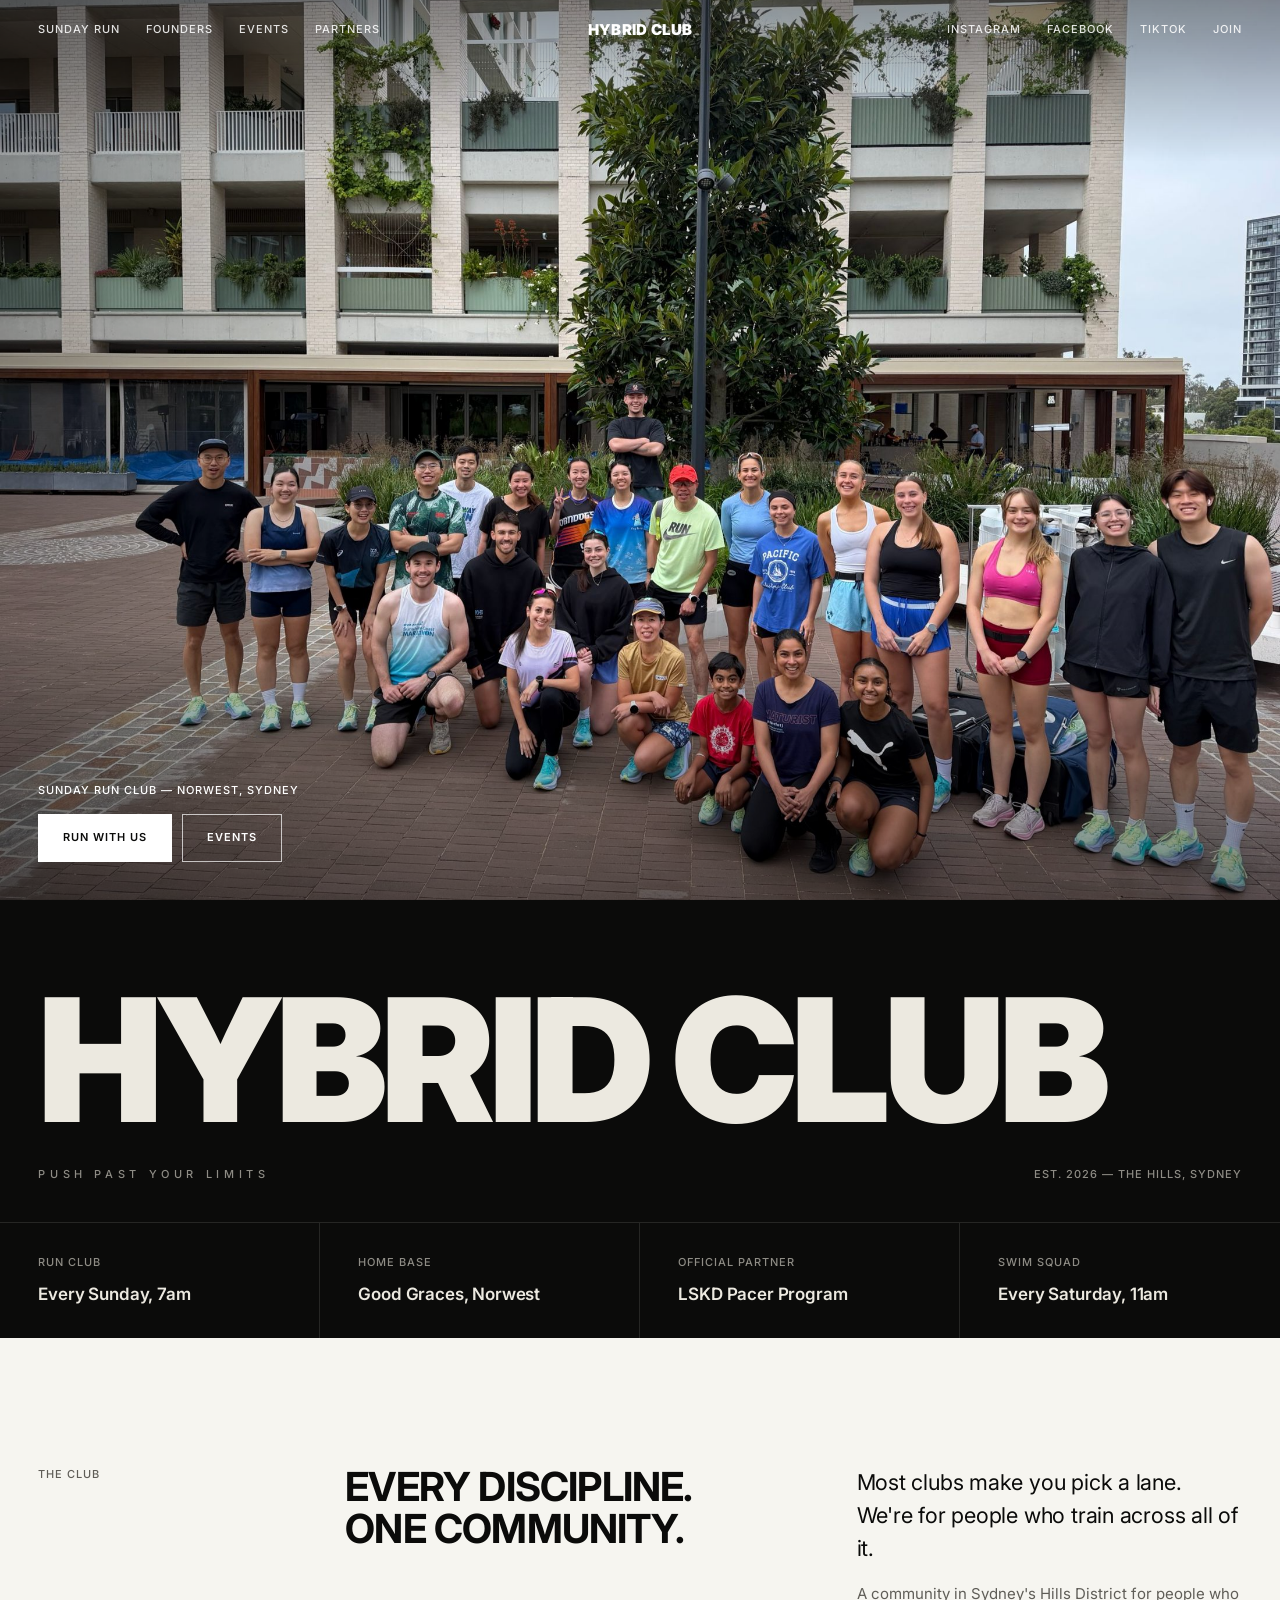
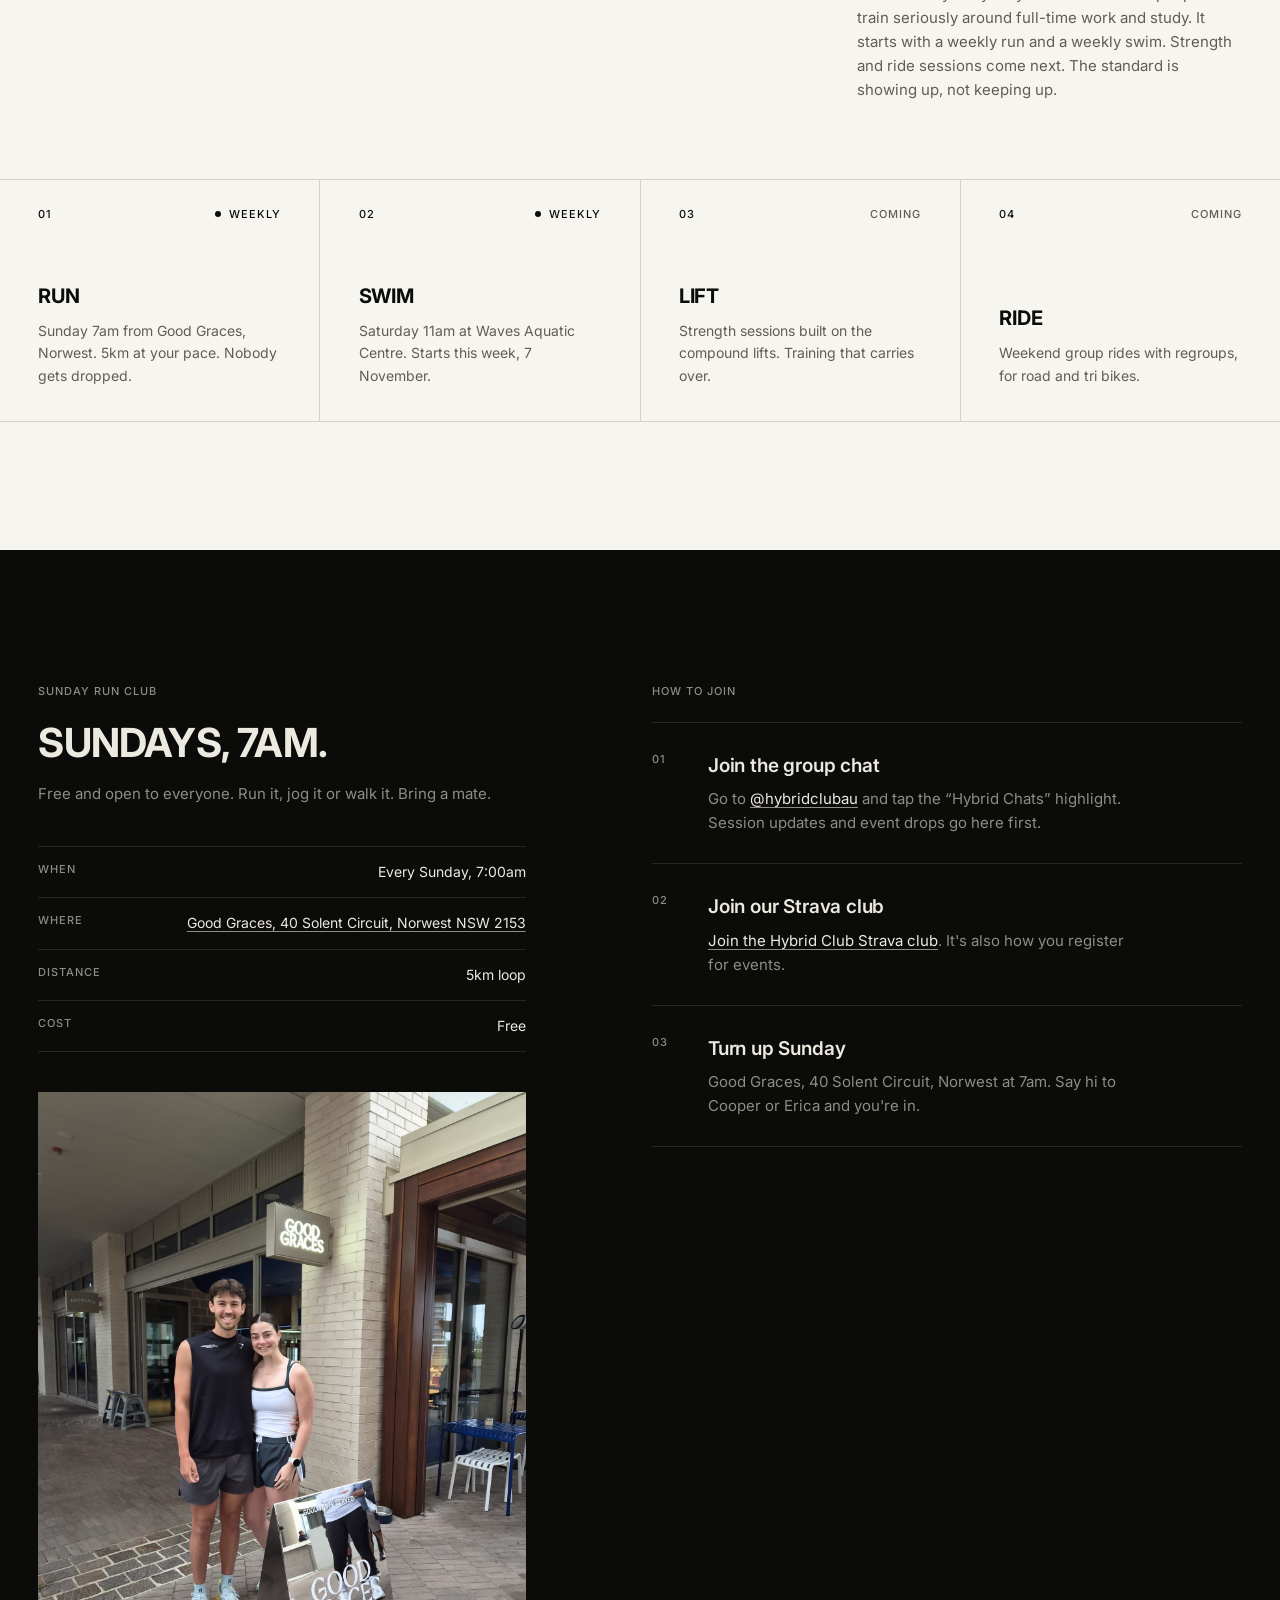
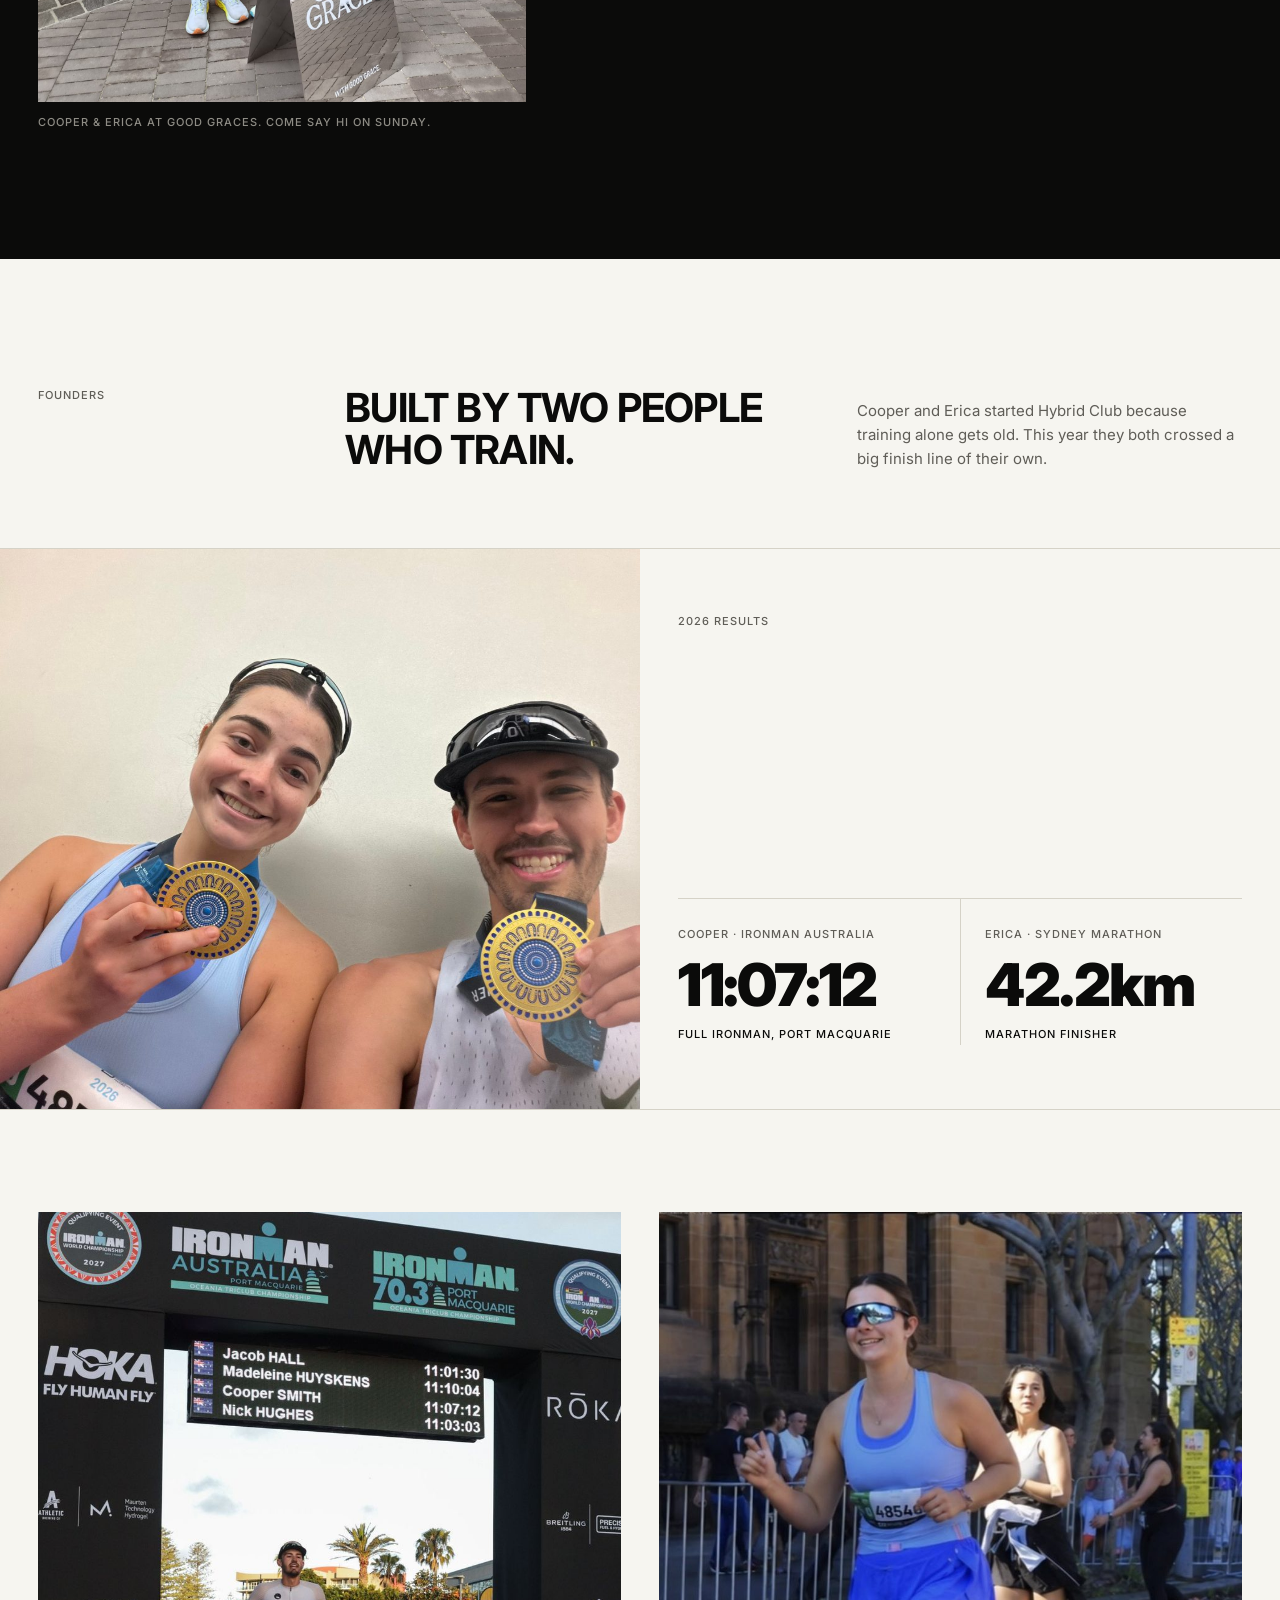
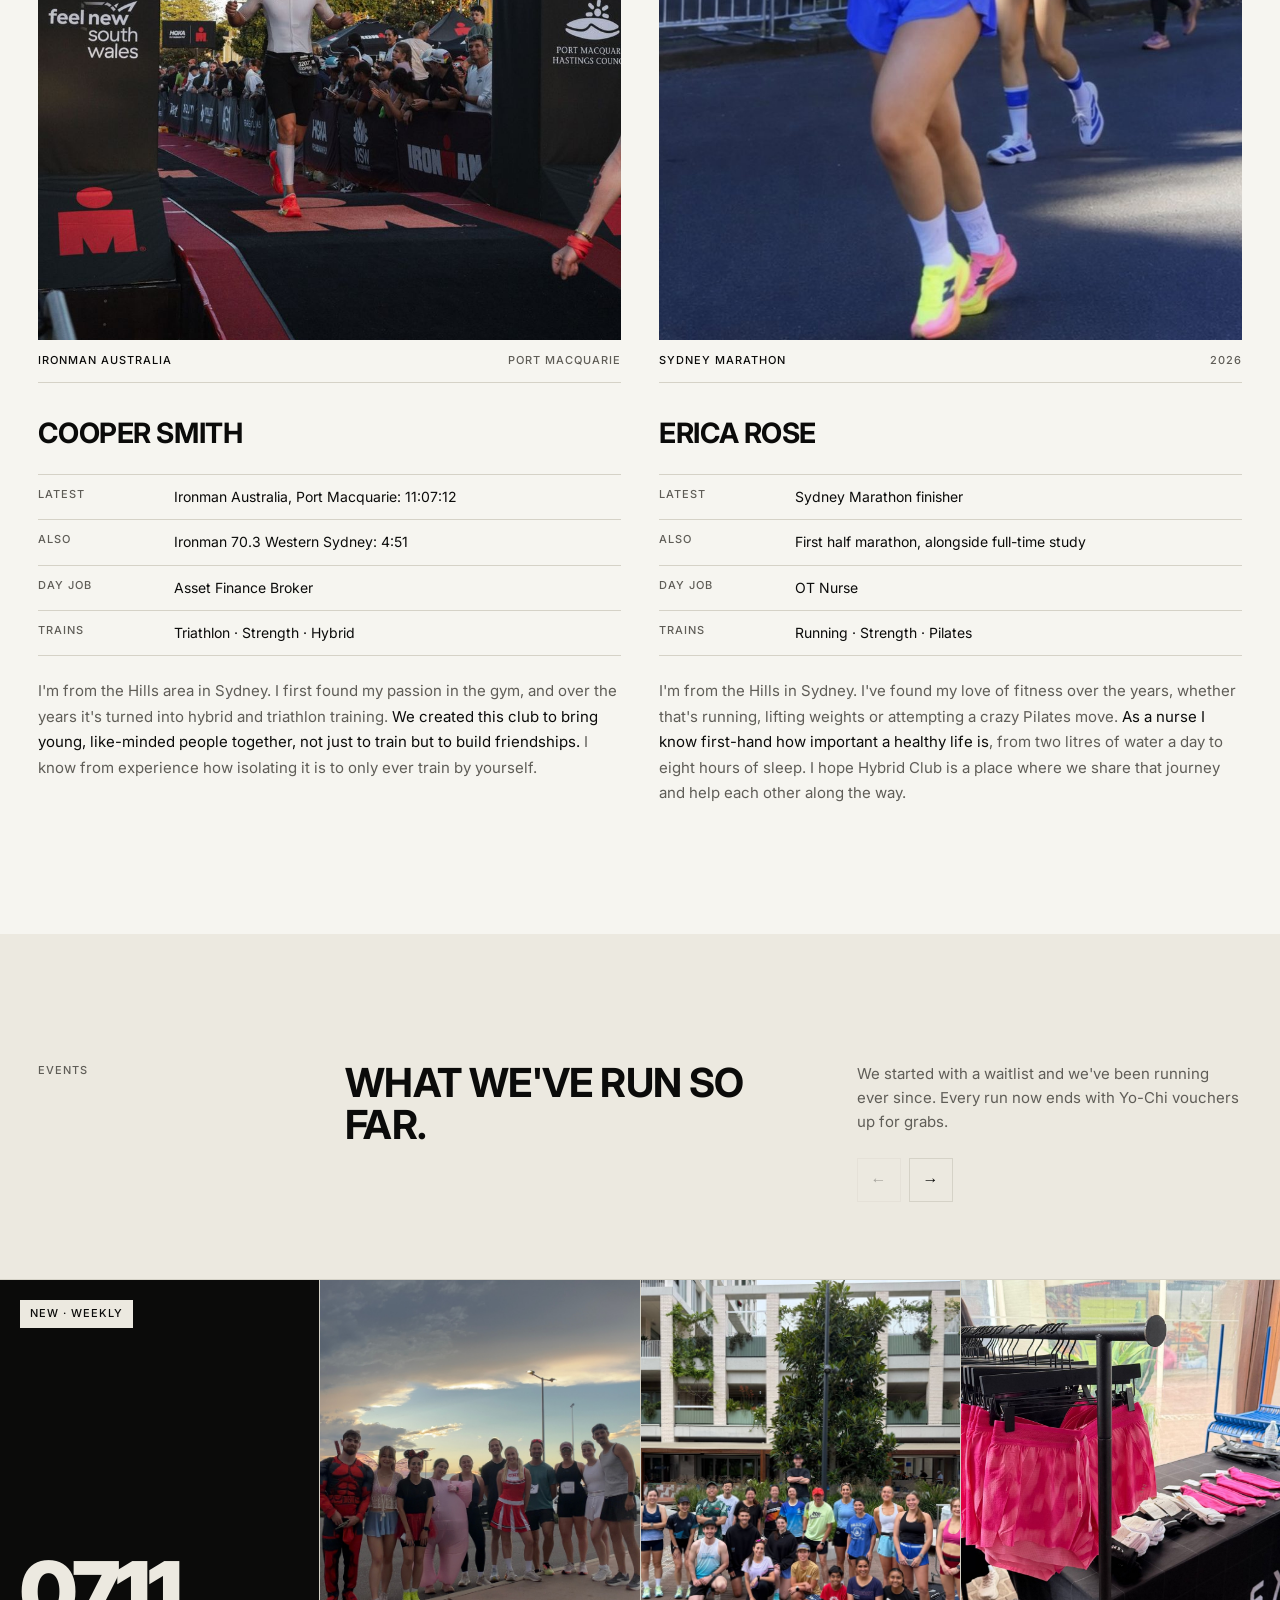
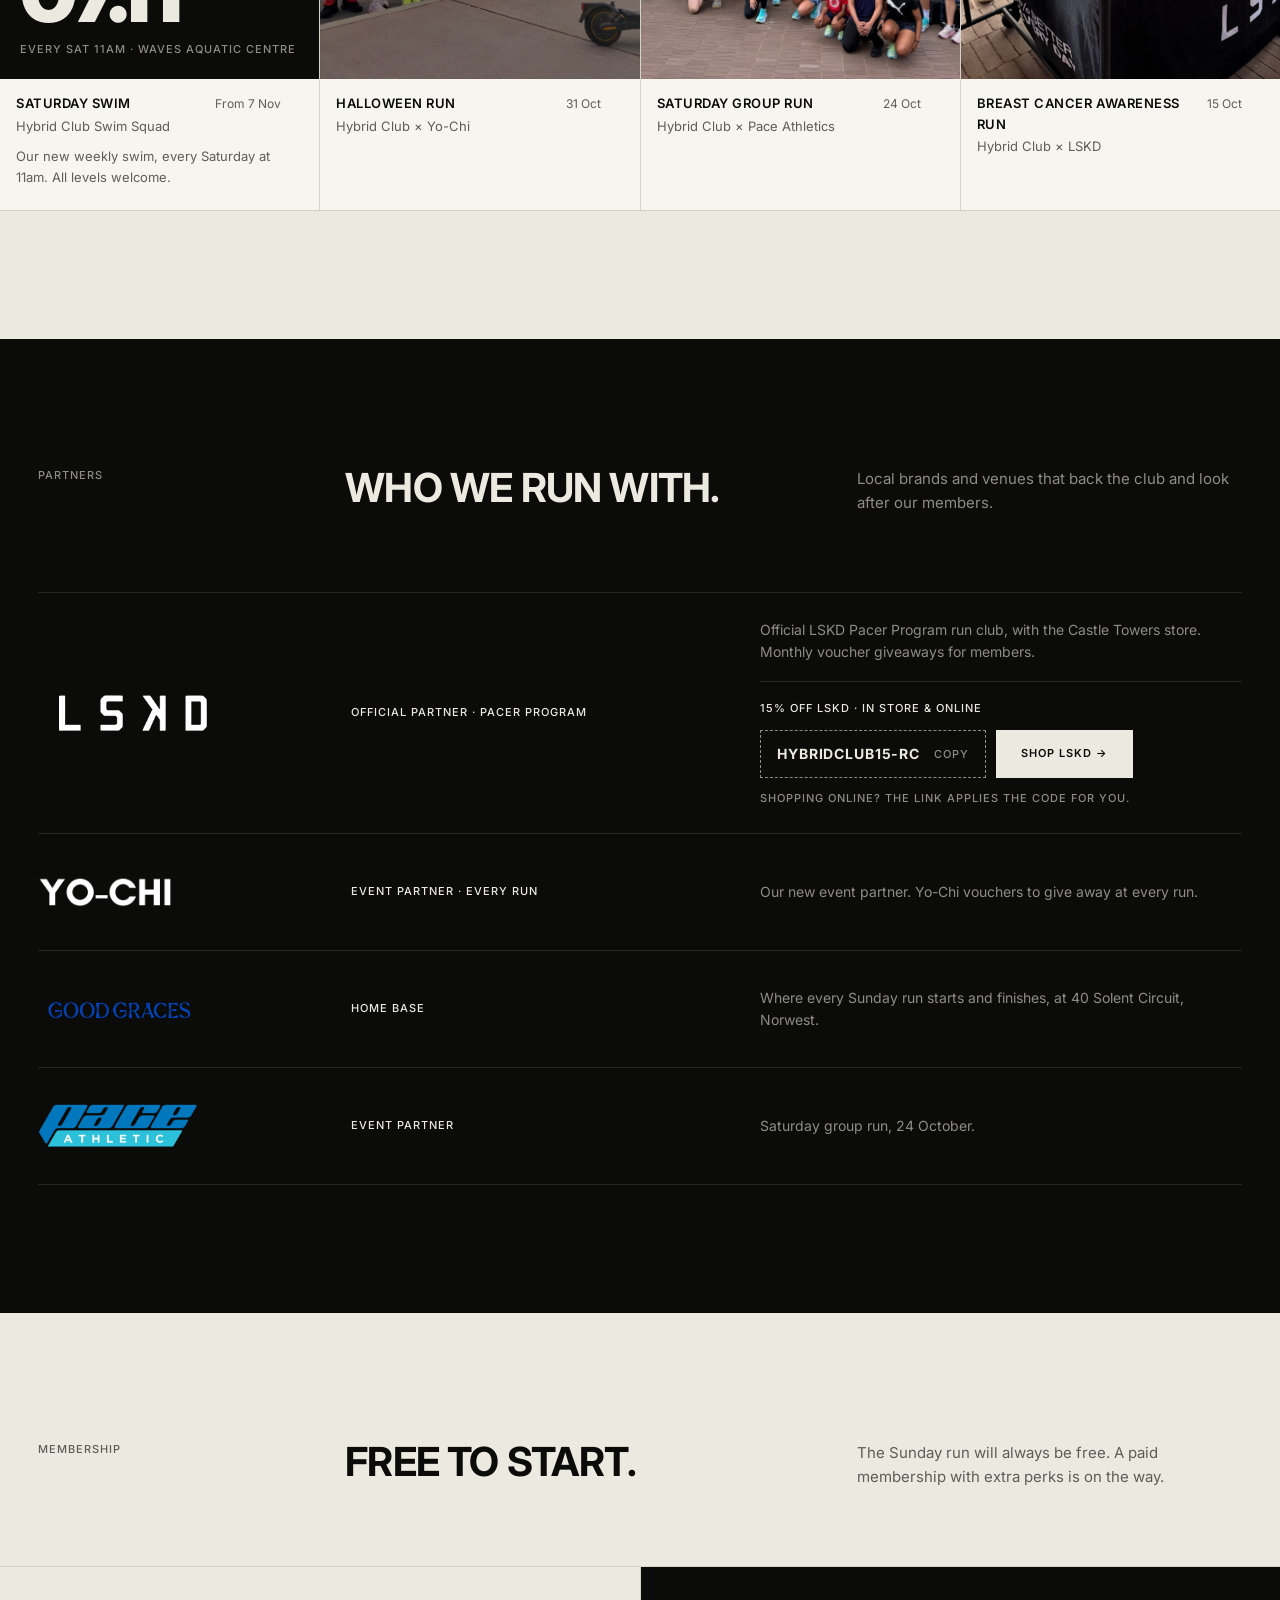
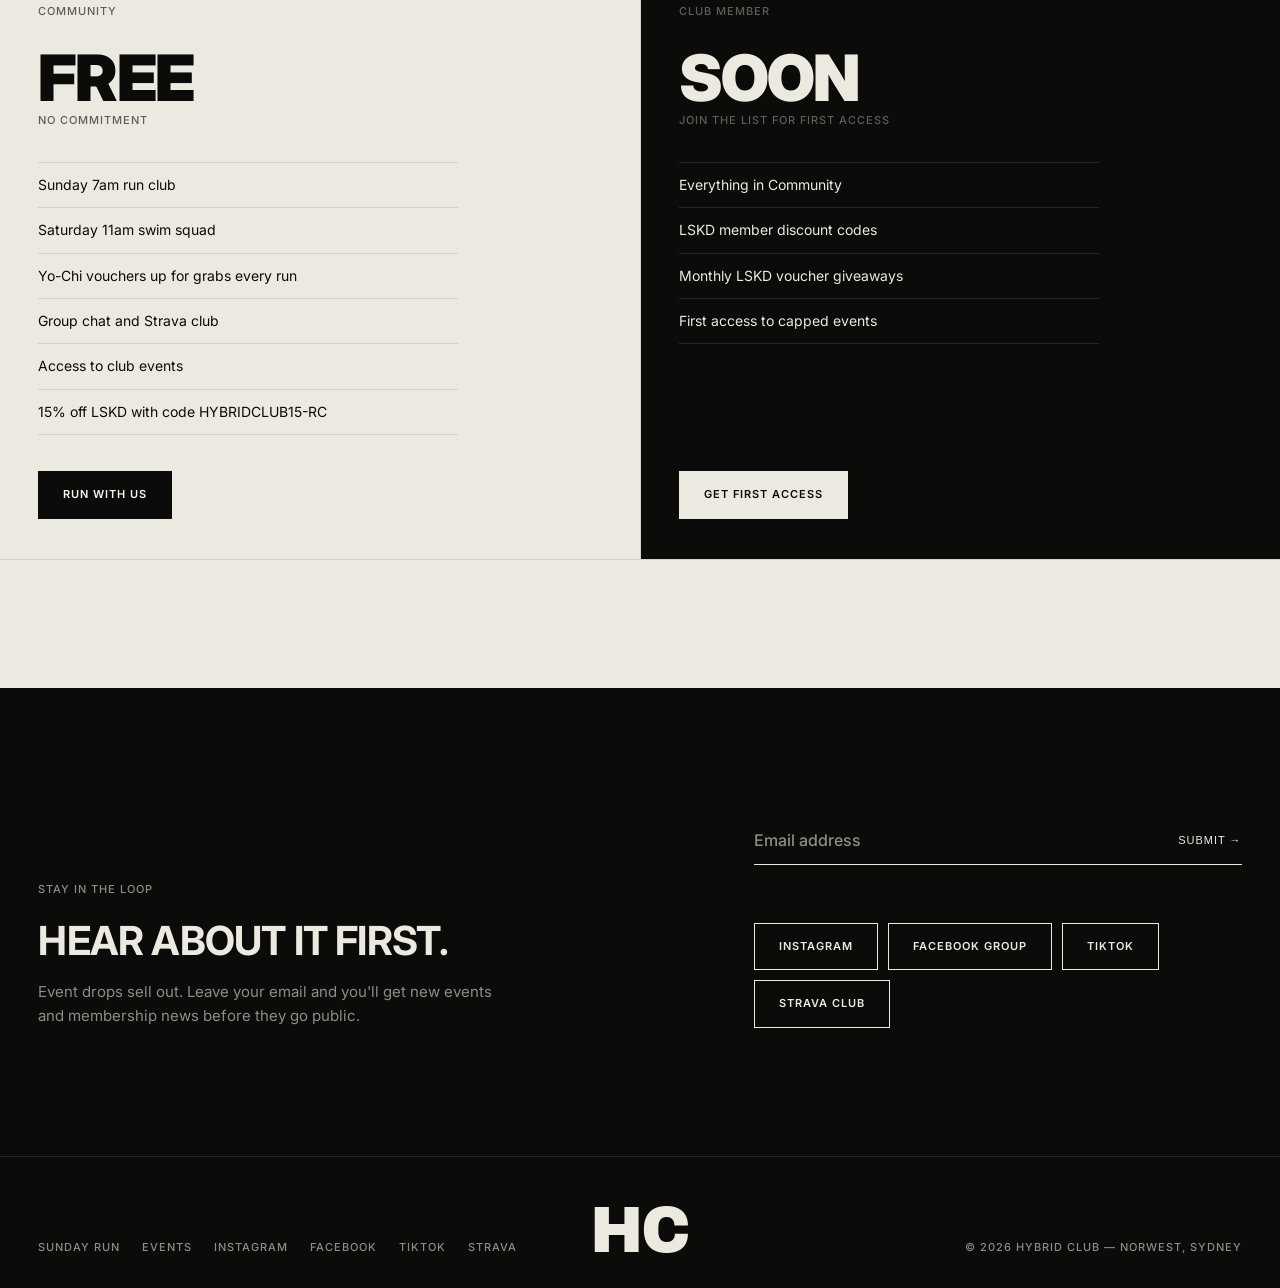
==== index.html @ e69d849f "Add LSKD 15% code HYBRIDCLUB15-RC with copy button and referral link Co-Authored-By: Claude Opus 5.5" ====
<!DOCTYPE html>
<html lang="en">
<head>
<meta charset="UTF-8">
<meta name="viewport" content="width=device-width, initial-scale=1.0">
<title>Hybrid Club — Sunday Run Club, Norwest Sydney</title>
<meta name="description" content="A Sydney community for hybrid athletes. Free Sunday 7am run from Good Graces, Norwest, and a Saturday 11am swim at Waves Aquatic Centre. Official LSKD Pacer Program run club.">
<meta property="og:title" content="Hybrid Club — Push Past Your Limits">
<meta property="og:description" content="Free Sunday 7am run from Good Graces, Norwest. Every pace welcome.">
<meta property="og:image" content="images/pace-athletics-group.jpg">
<meta name="theme-color" content="#0B0B0A">
<link rel="preconnect" href="https://fonts.googleapis.com">
<link rel="preconnect" href="https://fonts.gstatic.com" crossorigin>
<link href="https://fonts.googleapis.com/css2?family=Inter:wght@400;500;600;700;900&family=Archivo+Black&display=swap" rel="stylesheet">
<style>
  /* ================= BRAND TOKENS ================= */
  :root{
    --ink:#0B0B0A;        /* black */
    --ink-2:#151514;      /* raised black */
    --bone:#ECE9E0;       /* beige */
    --paper:#F6F5F0;      /* off-white */
    --white:#FFFFFF;
    --stone:#8E8C85;      /* secondary text on black */
    --stone-d:#5F5D57;    /* secondary text on light */
    --line-d:#262624;     /* hairline on black */
    --line-l:#D5D2C7;     /* hairline on light */

    --sans:'Inter',system-ui,sans-serif;
    --mark:'Archivo Black','Inter',sans-serif;

    --t-label:11px;       /* tiny uppercase labels */
    --t-body:15px;
    --t-lede:clamp(18px,1.7vw,22px);
    --t-h2:clamp(26px,3.2vw,40px);

    --max:1440px;
    --pad:clamp(20px,3vw,40px);
    --sec:clamp(88px,10vw,148px);
    --ease:cubic-bezier(.2,.7,.2,1);
  }

  *{margin:0;padding:0;box-sizing:border-box}
  html{scroll-behavior:smooth;scroll-padding-top:60px}
  body{background:var(--ink);color:var(--bone);font-family:var(--sans);font-size:var(--t-body);line-height:1.6;-webkit-font-smoothing:antialiased;overflow-x:hidden}
  ::selection{background:var(--bone);color:var(--ink)}
  a{color:inherit;text-decoration:none}
  img{display:block;max-width:100%}
  :focus-visible{outline:2px solid currentColor;outline-offset:3px}
  .wrap{max-width:var(--max);margin:0 auto;padding:0 var(--pad)}

  .label{font-size:var(--t-label);font-weight:500;letter-spacing:.09em;text-transform:uppercase}
  .muted{color:var(--stone)}
  h2{font-weight:700;font-size:var(--t-h2);line-height:1.05;letter-spacing:-.02em;text-transform:uppercase}
  .lede{font-size:var(--t-lede);line-height:1.5;letter-spacing:-.01em;max-width:34ch}
  p.copy{color:var(--stone);max-width:52ch}

  section{padding:var(--sec) 0}
  .light{background:var(--paper);color:var(--ink)}
  .light .muted,.light p.copy{color:var(--stone-d)}
  .bone{background:var(--bone);color:var(--ink)}
  .bone .muted,.bone p.copy{color:var(--stone-d)}

  .head{display:grid;grid-template-columns:repeat(12,1fr);gap:24px;margin-bottom:clamp(48px,6vw,80px)}
  .head .label{grid-column:1 / 4}
  .head h2{grid-column:4 / 9}
  .head .side{grid-column:9 / 13;align-self:end}

  .btn{
    display:inline-flex;align-items:center;justify-content:center;gap:10px;
    font-size:var(--t-label);font-weight:600;letter-spacing:.09em;text-transform:uppercase;
    padding:14px 24px;border:1px solid currentColor;cursor:pointer;background:transparent;color:inherit;
    transition:background .2s var(--ease),color .2s var(--ease),border-color .2s var(--ease);
  }
  .btn.fill{background:var(--bone);color:var(--ink);border-color:var(--bone)}
  .btn.fill:hover{background:transparent;color:var(--bone)}
  .btn.ghost:hover{background:var(--bone);color:var(--ink);border-color:var(--bone)}
  .light .btn.ghost:hover,.bone .btn.ghost:hover{background:var(--ink);color:var(--paper);border-color:var(--ink)}
  .btn.ink{background:var(--ink);color:var(--paper);border-color:var(--ink)}
  .btn.ink:hover{background:transparent;color:var(--ink)}

  /* ================= NAV ================= */
  nav{position:fixed;top:0;left:0;right:0;z-index:50;color:var(--white);transition:background .25s var(--ease),color .25s var(--ease),border-color .25s var(--ease);border-bottom:1px solid transparent}
  nav.solid{background:rgba(11,11,10,.92);backdrop-filter:blur(12px);-webkit-backdrop-filter:blur(12px);border-color:var(--line-d)}
  .nav-in{display:grid;grid-template-columns:1fr auto 1fr;align-items:center;height:60px;max-width:var(--max);margin:0 auto;padding:0 var(--pad)}
  .nav-l,.nav-r{display:flex;gap:26px;align-items:center}
  .nav-r{justify-content:flex-end}
  .nav-l a,.nav-r a{opacity:.86;transition:opacity .2s}
  .nav-l a:hover,.nav-r a:hover{opacity:1}
  .brand{font-weight:900;font-size:15px;letter-spacing:.02em;text-transform:uppercase}

  /* ================= HERO ================= */
  .hero{position:relative;height:100svh;min-height:600px;overflow:hidden;color:var(--white)}
  .hero img{position:absolute;inset:0;width:100%;height:100%;object-fit:cover;object-position:50% 58%}
  .hero::after{content:"";position:absolute;inset:0;background:linear-gradient(to bottom,rgba(0,0,0,.42) 0%,rgba(0,0,0,0) 18%,rgba(0,0,0,0) 70%,rgba(0,0,0,.5) 100%),linear-gradient(to right,rgba(0,0,0,.35),rgba(0,0,0,0) 35%)}
  .hero-cap{position:absolute;left:0;bottom:clamp(24px,3vw,40px);z-index:2;display:flex;flex-direction:column;align-items:flex-start;gap:14px;padding:0 var(--pad)}
  .hero-cap .btns{display:flex;gap:10px;flex-wrap:wrap}
  .hero .btn.fill{background:var(--white);border-color:var(--white)}
  .hero .btn.fill:hover{background:transparent;color:var(--white)}
  .hero .btn.ghost{border-color:rgba(255,255,255,.7)}
  .hero .btn.ghost:hover{background:var(--white);color:var(--ink);border-color:var(--white)}
  @media (prefers-reduced-motion:no-preference){
    .hero img{animation:settle 1.2s var(--ease) both}
    .hero-cap{animation:rise .8s var(--ease) .35s both}
  }
  @keyframes settle{from{transform:scale(1.05)}to{transform:none}}
  @keyframes rise{from{opacity:0;transform:translateY(14px)}to{opacity:1;transform:none}}

  /* ================= WORDMARK BAND (signature) ================= */
  .mark{padding:clamp(56px,7vw,96px) 0 clamp(28px,3vw,40px);border-bottom:1px solid var(--line-d)}
  .mark h1{font-weight:900;text-transform:uppercase;font-size:clamp(52px,13.4vw,206px);line-height:.82;letter-spacing:-.035em;white-space:nowrap}
  .mark-foot{display:flex;justify-content:space-between;gap:20px;flex-wrap:wrap;margin-top:clamp(22px,3vw,36px)}
  .tagline{letter-spacing:.42em}

  /* ================= FACTS ================= */
  .facts{display:grid;grid-template-columns:repeat(4,1fr)}
  .fact{padding:26px var(--pad) 30px;border-right:1px solid var(--line-d)}
  .fact:last-child{border-right:none}
  .fact .v{display:block;margin-top:8px;font-weight:600;font-size:17px;letter-spacing:-.01em}

  /* ================= ABOUT ================= */
  .tiles{display:grid;grid-template-columns:repeat(4,1fr);gap:1px;background:var(--line-l);border-top:1px solid var(--line-l);border-bottom:1px solid var(--line-l)}
  .tile{background:var(--paper);padding:26px var(--pad) 34px;min-height:220px;display:flex;flex-direction:column}
  .tile-top{display:flex;justify-content:space-between}
  .tile h3{font-weight:700;font-size:20px;text-transform:uppercase;letter-spacing:-.01em;margin-top:auto;padding-top:56px}
  .tile p{font-size:14px;color:var(--stone-d);margin-top:8px;max-width:30ch}
  .tile .on{color:var(--ink)}
  .tile .on::before{content:"";display:inline-block;width:6px;height:6px;border-radius:50%;background:var(--ink);margin-right:8px;vertical-align:1px}

  /* ================= SUNDAY RUN ================= */
  .run{display:grid;grid-template-columns:repeat(12,1fr);gap:24px}
  .run-l{grid-column:1 / 6}
  .run-r{grid-column:7 / 13}
  .spec{margin-top:40px;border-top:1px solid var(--line-d)}
  .spec div{display:flex;justify-content:space-between;gap:20px;padding:14px 0;border-bottom:1px solid var(--line-d);font-size:14px}
  .step{display:grid;grid-template-columns:56px 1fr;padding:28px 0;border-top:1px solid var(--line-d)}
  .step:last-child{border-bottom:1px solid var(--line-d)}
  .step h3{font-weight:600;font-size:19px;letter-spacing:-.01em;margin-bottom:6px}
  .step p{color:var(--stone);font-size:15px;max-width:48ch}
  .step a,.spec a.addr{color:var(--bone);text-decoration:underline;text-underline-offset:3px;text-decoration-color:var(--stone)}
  .spec a.addr{text-align:right}
  .run-photo{margin-top:40px}
  .run-photo img{width:100%;aspect-ratio:4/5;object-fit:cover;object-position:50% 40%}
  .run-photo figcaption{padding-top:12px}

  /* ================= FOUNDERS ================= */
  .duo{display:grid;grid-template-columns:1fr 1fr;align-items:stretch;border-top:1px solid var(--line-l);border-bottom:1px solid var(--line-l)}
  .duo-img{position:relative;min-height:560px;overflow:hidden}
  .duo-img img{position:absolute;inset:0;width:100%;height:100%;object-fit:cover;object-position:50% 62%}
  .duo-txt{padding:clamp(40px,5vw,72px) var(--pad);display:flex;flex-direction:column;justify-content:space-between;gap:48px}
  .stats{display:grid;grid-template-columns:1fr 1fr;border-top:1px solid var(--line-l)}
  .stat{padding:22px 0 0}
  .stat + .stat{padding-left:24px;border-left:1px solid var(--line-l)}
  .stat strong{display:block;font-weight:900;font-size:clamp(38px,4.6vw,64px);line-height:.95;letter-spacing:-.03em;margin:12px 0 8px}

  .people{display:grid;grid-template-columns:1fr 1fr;gap:clamp(24px,3vw,40px);margin-top:clamp(72px,8vw,120px)}
  .person figure{overflow:hidden;background:var(--bone)}
  .person img{width:100%;aspect-ratio:4/5;object-fit:cover}
  .person .cap{display:flex;justify-content:space-between;gap:16px;padding:12px 0;border-bottom:1px solid var(--line-l)}
  .person h3{font-weight:700;font-size:clamp(22px,2.2vw,28px);text-transform:uppercase;letter-spacing:-.015em;margin:28px 0 18px}
  .rows div{display:grid;grid-template-columns:120px 1fr;gap:16px;padding:11px 0;border-top:1px solid var(--line-l);font-size:14px}
  .rows div:last-child{border-bottom:1px solid var(--line-l)}
  .person .bio{margin-top:22px;font-size:15px;line-height:1.7;color:var(--stone-d)}
  .person .bio em{font-style:normal;color:var(--ink)}

  /* ================= EVENTS ================= */
  .car-wrap{position:relative}
  .car-ctrl{display:flex;gap:8px;margin-top:24px}
  .car-btn{width:44px;height:44px;border:1px solid var(--line-l);background:transparent;color:var(--ink);font-size:16px;cursor:pointer;transition:background .2s var(--ease),color .2s var(--ease)}
  .car-btn:hover{background:var(--ink);color:var(--paper)}
  .car-btn:disabled{opacity:.3;cursor:default;background:transparent;color:var(--ink)}
  .carousel{display:grid;grid-auto-flow:column;grid-auto-columns:calc((100% - 3px) / 4);gap:1px;overflow-x:auto;scroll-snap-type:x mandatory;scroll-behavior:smooth;scrollbar-width:none;background:var(--line-l);border-top:1px solid var(--line-l);border-bottom:1px solid var(--line-l)}
  .carousel::-webkit-scrollbar{display:none}
  .card{scroll-snap-align:start;background:var(--paper);display:flex;flex-direction:column}
  .card-media{aspect-ratio:4/5;overflow:hidden;background:var(--bone)}
  .card-media img{width:100%;height:100%;object-fit:cover;transition:transform .6s var(--ease)}
  .card:hover .card-media img{transform:scale(1.025)}
  .card-type{background:var(--ink);color:var(--bone);padding:20px;display:flex;flex-direction:column;container-type:inline-size}
  .card-type .big{margin-top:auto;font-weight:900;font-size:30cqi;line-height:.85;letter-spacing:-.04em}
  .card-type .sub{margin-top:14px;color:var(--stone)}
  .pill{align-self:flex-start;background:var(--bone);color:var(--ink);padding:5px 10px}
  .card-info{padding:14px var(--pad) 22px 16px}
  .card-info .r1{display:flex;justify-content:space-between;gap:12px;align-items:baseline}
  .card-info h3{font-weight:600;font-size:13px;letter-spacing:.04em;text-transform:uppercase}
  .card-info .date{font-size:12px;color:var(--stone-d);white-space:nowrap}
  .card-info .with{font-size:13px;color:var(--stone-d);margin-top:2px}
  .card-info .note{font-size:13px;color:var(--stone-d);margin-top:10px}

  /* ================= PARTNERS ================= */
  .plist{border-top:1px solid var(--line-d)}
  .prow{display:grid;grid-template-columns:3fr 4fr 5fr;gap:24px;align-items:baseline;padding:26px 0;border-bottom:1px solid var(--line-d)}
  .prow{align-items:center}
  .plogo{display:flex;align-items:center;justify-content:flex-start;height:64px;max-width:240px}
  .plogo img{width:auto;max-width:100%;object-fit:contain;object-position:left center}
  .prow p{color:var(--stone);font-size:14px}
  .offer{margin-top:18px;padding-top:18px;border-top:1px solid var(--line-d);display:flex;flex-direction:column;gap:12px}
  .offer-row{display:flex;gap:10px;flex-wrap:wrap}
  .code{display:inline-flex;align-items:center;gap:14px;background:transparent;color:var(--bone);border:1px dashed var(--stone);padding:12px 16px;font:700 14px var(--sans);letter-spacing:.06em;cursor:pointer;transition:border-color .2s var(--ease),background .2s var(--ease)}
  .code:hover{border-color:var(--bone);background:var(--ink-2)}
  .code-hint{color:var(--stone);font-weight:500}

  /* ================= MEMBERSHIP ================= */
  .tiers{display:grid;grid-template-columns:1fr 1fr;gap:1px;background:var(--line-l);border-top:1px solid var(--line-l);border-bottom:1px solid var(--line-l)}
  .tier{background:var(--bone);padding:36px var(--pad) 40px;display:flex;flex-direction:column}
  .tier.dark{background:var(--ink);color:var(--bone)}
  .tier .price{font-weight:900;font-size:clamp(44px,5vw,72px);line-height:.9;letter-spacing:-.03em;text-transform:uppercase;margin:28px 0 6px}
  .tier ul{list-style:none;margin:32px 0 36px;flex:1;max-width:420px}
  .tier li{padding:11px 0;border-top:1px solid var(--line-l);font-size:14px}
  .tier.dark li{border-color:var(--line-d)}
  .tier li:last-child{border-bottom:1px solid var(--line-l)}
  .tier.dark li:last-child{border-color:var(--line-d)}
  .tier .btn{align-self:flex-start}

  /* ================= JOIN ================= */
  .join{display:grid;grid-template-columns:repeat(12,1fr);gap:24px;align-items:end}
  .join-l{grid-column:1 / 7}
  .join-r{grid-column:8 / 13}
  .form{display:flex;border-bottom:1px solid var(--bone)}
  .form input{flex:1;min-width:0;background:transparent;border:none;color:var(--bone);font:500 16px var(--sans);padding:14px 0}
  .form input::placeholder{color:var(--stone)}
  .form input:focus-visible{outline:none}
  .form:focus-within{border-color:var(--white)}
  .form button{background:transparent;border:none;color:var(--bone);cursor:pointer;padding:0 0 0 16px}
  .form-note{min-height:18px;margin-top:12px;color:var(--stone)}
  .socials{display:flex;gap:10px;margin-top:28px;flex-wrap:wrap}

  /* ================= FOOTER ================= */
  footer{border-top:1px solid var(--line-d);padding:48px 0 32px}
  .foot{display:grid;grid-template-columns:1fr auto 1fr;align-items:end;gap:24px}
  .foot .hc{font-family:var(--mark);font-size:64px;line-height:.8;letter-spacing:-.02em;text-align:center}
  .foot-links{display:flex;gap:22px;flex-wrap:wrap}
  .foot-r{text-align:right}

  @media (prefers-reduced-motion:reduce){
    html{scroll-behavior:auto}
    *,*::before,*::after{animation:none!important;transition:none!important}
  }

  /* ================= RESPONSIVE ================= */
  @media(max-width:1100px){
    .carousel{grid-auto-columns:calc((100% - 2px) / 2.4)}
  }
  @media(max-width:900px){
    .nav-l{display:none}
    .nav-in{grid-template-columns:auto 1fr}
    .nav-r .hide-m{display:none}
    .head,.run,.join{grid-template-columns:1fr;gap:20px}
    .head .label,.head h2,.head .side,.run-l,.run-r,.join-l,.join-r{grid-column:1 / -1}
    .run{gap:48px}
    .facts{grid-template-columns:1fr 1fr}
    .fact:nth-child(2n){border-right:none}
    .fact:nth-child(-n+2){border-bottom:1px solid var(--line-d)}
    .tiles{grid-template-columns:1fr 1fr}
    .duo{grid-template-columns:1fr}
    .duo-img{min-height:0;aspect-ratio:4/5}
    .people{grid-template-columns:1fr;gap:72px}
    .prow{grid-template-columns:1fr;gap:8px}
    .tiers{grid-template-columns:1fr}
    .foot{grid-template-columns:1fr;justify-items:center;text-align:center}
    .foot-r{text-align:center}
    .foot .hc{order:-1}
  }
  @media(max-width:700px){
    .hero{height:auto;min-height:0;display:flex;flex-direction:column;background:var(--ink)}
    .hero img{position:relative;inset:auto;height:72svh;min-height:440px}
    .hero::after{bottom:auto;height:72svh;min-height:440px;background:linear-gradient(to bottom,rgba(0,0,0,.45),rgba(0,0,0,0) 22%)}
    .hero-cap{position:static;padding:22px var(--pad) 26px}
    .hero-cap .btns{width:100%}
    .hero-cap .btn{flex:1}
  }
  @media(max-width:560px){
    .carousel{grid-auto-columns:82%}
    .tiles{grid-template-columns:1fr}
    .tile{min-height:0}
    .tile h3{padding-top:28px}
    .stats{grid-template-columns:1fr}
    .stat + .stat{padding-left:0;border-left:none;border-top:1px solid var(--line-l);margin-top:22px}
    .tagline{letter-spacing:.28em}
    .tier .btn{align-self:stretch}
    .rows div{grid-template-columns:96px 1fr}
  }
</style>
</head>
<body>

<nav id="nav" aria-label="Main">
  <div class="nav-in">
    <div class="nav-l label">
      <a href="#run">Sunday Run</a>
      <a href="#founders">Founders</a>
      <a href="#events">Events</a>
      <a href="#partners">Partners</a>
    </div>
    <a href="#top" class="brand" aria-label="Hybrid Club home">Hybrid Club</a>
    <div class="nav-r label">
      <a href="https://www.instagram.com/hybridclubau/" target="_blank" rel="noopener" class="hide-m">Instagram</a>
      <a href="https://www.facebook.com/share/g/1FN8AnU18S/" target="_blank" rel="noopener" class="hide-m">Facebook</a>
      <a href="https://www.tiktok.com/@hybridclubau" target="_blank" rel="noopener" class="hide-m">TikTok</a>
      <a href="#join">Join</a>
    </div>
  </div>
</nav>

<header class="hero" id="top">
  <img src="images/pace-athletics-group.jpg" alt="Hybrid Club members together after a Saturday group run" fetchpriority="high">
  <div class="hero-cap">
    <span class="label">Sunday Run Club — Norwest, Sydney</span>
    <div class="btns">
      <a href="#run" class="btn fill">Run with us</a>
      <a href="#events" class="btn ghost">Events</a>
    </div>
  </div>
</header>

<div class="mark">
  <div class="wrap">
    <h1>Hybrid Club</h1>
    <div class="mark-foot label">
      <span class="tagline muted">Push Past Your Limits</span>
      <span class="muted">Est. 2026 — The Hills, Sydney</span>
    </div>
  </div>
</div>

<div class="facts" aria-label="Club at a glance">
  <div class="fact"><span class="label muted">Run club</span><span class="v">Every Sunday, 7am</span></div>
  <div class="fact"><span class="label muted">Home base</span><span class="v">Good Graces, Norwest</span></div>
  <div class="fact"><span class="label muted">Official partner</span><span class="v">LSKD Pacer Program</span></div>
  <div class="fact"><span class="label muted">Swim squad</span><span class="v">Every Saturday, 11am</span></div>
</div>

<section id="about" class="light">
  <div class="wrap">
    <div class="head">
      <span class="label muted">The Club</span>
      <h2>Every discipline.<br>One community.</h2>
      <div class="side">
        <p class="lede">Most clubs make you pick a lane. We're for people who train across all of it.</p>
        <p class="copy" style="margin-top:18px">A community in Sydney's Hills District for people who train seriously around full-time work and study. It starts with a weekly run and a weekly swim. Strength and ride sessions come next. The standard is showing up, not keeping up.</p>
      </div>
    </div>
  </div>
  <div class="tiles">
    <div class="tile">
      <div class="tile-top label"><span>01</span><span class="on">Weekly</span></div>
      <h3>Run</h3>
      <p>Sunday 7am from Good Graces, Norwest. 5km at your pace. Nobody gets dropped.</p>
    </div>
    <div class="tile">
      <div class="tile-top label"><span>02</span><span class="on">Weekly</span></div>
      <h3>Swim</h3>
      <p>Saturday 11am at Waves Aquatic Centre. Starts this week, 7 November.</p>
    </div>
    <div class="tile">
      <div class="tile-top label"><span>03</span><span class="muted">Coming</span></div>
      <h3>Lift</h3>
      <p>Strength sessions built on the compound lifts. Training that carries over.</p>
    </div>
    <div class="tile">
      <div class="tile-top label"><span>04</span><span class="muted">Coming</span></div>
      <h3>Ride</h3>
      <p>Weekend group rides with regroups, for road and tri bikes.</p>
    </div>
  </div>
</section>

<section id="run">
  <div class="wrap run">
    <div class="run-l">
      <span class="label muted">Sunday Run Club</span>
      <h2 style="margin-top:20px">Sundays, 7am.</h2>
      <p class="copy" style="margin-top:18px">Free and open to everyone. Run it, jog it or walk it. Bring a mate.</p>
      <div class="spec">
        <div><span class="label muted">When</span><span>Every Sunday, 7:00am</span></div>
        <div><span class="label muted">Where</span><a class="addr" href="https://www.google.com/maps/search/?api=1&amp;query=Good+Graces+40+Solent+Circuit+Norwest+NSW+2153" target="_blank" rel="noopener">Good Graces, 40 Solent Circuit, Norwest NSW 2153</a></div>
        <div><span class="label muted">Distance</span><span>5km loop</span></div>
        <div><span class="label muted">Cost</span><span>Free</span></div>
      </div>
      <figure class="run-photo">
        <img src="images/cooper-erica-good-graces.jpg" alt="Founders Cooper and Erica outside Good Graces, Norwest" loading="lazy">
        <figcaption class="label muted">Cooper &amp; Erica at Good Graces. Come say hi on Sunday.</figcaption>
      </figure>
    </div>
    <div class="run-r">
      <span class="label muted">How to join</span>
      <div style="margin-top:20px">
        <div class="step">
          <span class="label muted">01</span>
          <div>
            <h3>Join the group chat</h3>
            <p>Go to <a href="https://www.instagram.com/hybridclubau/" target="_blank" rel="noopener">@hybridclubau</a> and tap the “Hybrid Chats” highlight. Session updates and event drops go here first.</p>
          </div>
        </div>
        <div class="step">
          <span class="label muted">02</span>
          <div>
            <h3>Join our Strava club</h3>
            <p><a href="https://strava.app.link/8xDhOO7EM7b" target="_blank" rel="noopener">Join the Hybrid Club Strava club</a>. It's also how you register for events.</p>
          </div>
        </div>
        <div class="step">
          <span class="label muted">03</span>
          <div>
            <h3>Turn up Sunday</h3>
            <p>Good Graces, 40 Solent Circuit, Norwest at 7am. Say hi to Cooper or Erica and you're in.</p>
          </div>
        </div>
      </div>
    </div>
  </div>
</section>

<section id="founders" class="light">
  <div class="wrap">
    <div class="head">
      <span class="label muted">Founders</span>
      <h2>Built by two people who train.</h2>
      <p class="side copy">Cooper and Erica started Hybrid Club because training alone gets old. This year they both crossed a big finish line of their own.</p>
    </div>
  </div>

  <div class="duo">
    <div class="duo-img">
      <img src="images/marathon-medals.jpg" alt="Erica and Cooper holding their Sydney Marathon finisher medals" loading="lazy">
    </div>
    <div class="duo-txt">
      <span class="label muted">2026 results</span>
      <div class="stats">
        <div class="stat">
          <span class="label muted">Cooper · Ironman Australia</span>
          <strong>11:07:12</strong>
          <span class="label">Full Ironman, Port Macquarie</span>
        </div>
        <div class="stat">
          <span class="label muted">Erica · Sydney Marathon</span>
          <strong>42.2km</strong>
          <span class="label">Marathon finisher</span>
        </div>
      </div>
    </div>
  </div>

  <div class="wrap">
    <div class="people">
      <article class="person">
        <figure><img src="images/ironman-port-mac.jpg" alt="Cooper Smith crossing the Ironman Australia finish line in Port Macquarie" loading="lazy"></figure>
        <div class="cap label"><span>Ironman Australia</span><span class="muted">Port Macquarie</span></div>
        <h3>Cooper Smith</h3>
        <div class="rows">
          <div><span class="label muted">Latest</span><span>Ironman Australia, Port Macquarie: 11:07:12</span></div>
          <div><span class="label muted">Also</span><span>Ironman 70.3 Western Sydney: 4:51</span></div>
          <div><span class="label muted">Day job</span><span>Asset Finance Broker</span></div>
          <div><span class="label muted">Trains</span><span>Triathlon · Strength · Hybrid</span></div>
        </div>
        <p class="bio">I'm from the Hills area in Sydney. I first found my passion in the gym, and over the years it's turned into hybrid and triathlon training. <em>We created this club to bring young, like-minded people together, not just to train but to build friendships.</em> I know from experience how isolating it is to only ever train by yourself.</p>
      </article>
      <article class="person">
        <figure><img src="images/erica-sydney-marathon.jpg" alt="Erica Rose running the Sydney Marathon" loading="lazy"></figure>
        <div class="cap label"><span>Sydney Marathon</span><span class="muted">2026</span></div>
        <h3>Erica Rose</h3>
        <div class="rows">
          <div><span class="label muted">Latest</span><span>Sydney Marathon finisher</span></div>
          <div><span class="label muted">Also</span><span>First half marathon, alongside full-time study</span></div>
          <div><span class="label muted">Day job</span><span>OT Nurse</span></div>
          <div><span class="label muted">Trains</span><span>Running · Strength · Pilates</span></div>
        </div>
        <p class="bio">I'm from the Hills in Sydney. I've found my love of fitness over the years, whether that's running, lifting weights or attempting a crazy Pilates move. <em>As a nurse I know first-hand how important a healthy life is</em>, from two litres of water a day to eight hours of sleep. I hope Hybrid Club is a place where we share that journey and help each other along the way.</p>
      </article>
    </div>
  </div>
</section>

<section id="events" class="bone">
  <div class="wrap">
    <div class="head">
      <span class="label muted">Events</span>
      <h2>What we've run so far.</h2>
      <div class="side">
        <p class="copy">We started with a waitlist and we've been running ever since. Every run now ends with Yo-Chi vouchers up for grabs.</p>
        <div class="car-ctrl">
          <button class="car-btn" data-dir="-1" aria-label="Previous event">&larr;</button>
          <button class="car-btn" data-dir="1" aria-label="Next event">&rarr;</button>
        </div>
      </div>
    </div>
  </div>

  <div class="carousel" id="carousel" tabindex="0" aria-label="Hybrid Club events">
    <article class="card">
      <div class="card-media card-type">
        <span class="pill label">New · Weekly</span>
        <span class="big">07.11</span>
        <span class="sub label">Every Sat 11am · Waves Aquatic Centre</span>
      </div>
      <div class="card-info">
        <div class="r1"><h3>Saturday Swim</h3><span class="date">From 7 Nov</span></div>
        <p class="with">Hybrid Club Swim Squad</p>
        <p class="note">Our new weekly swim, every Saturday at 11am. All levels welcome.</p>
      </div>
    </article>
    <article class="card">
      <div class="card-media"><img src="images/halloween-run.jpg" alt="Hybrid Club members in costume at the Halloween Run" loading="lazy"></div>
      <div class="card-info">
        <div class="r1"><h3>Halloween Run</h3><span class="date">31 Oct</span></div>
        <p class="with">Hybrid Club × Yo-Chi</p>
      </div>
    </article>
    <article class="card">
      <div class="card-media"><img src="images/pace-athletics-group.jpg" alt="The group after the Hybrid Club x Pace Athletics run" loading="lazy"></div>
      <div class="card-info">
        <div class="r1"><h3>Saturday Group Run</h3><span class="date">24 Oct</span></div>
        <p class="with">Hybrid Club × Pace Athletics</p>
      </div>
    </article>
    <article class="card">
      <div class="card-media"><img src="images/lskd-popup.jpg" alt="LSKD pink Breast Cancer Awareness Month collection at the pop-up" loading="lazy"></div>
      <div class="card-info">
        <div class="r1"><h3>Breast Cancer Awareness Run</h3><span class="date">15 Oct</span></div>
        <p class="with">Hybrid Club × LSKD</p>
      </div>
    </article>
    <article class="card">
      <div class="card-media"><img src="images/launch-group.jpg" alt="The Hybrid Club launch event group outside Good Graces, Norwest" loading="lazy"></div>
      <div class="card-info">
        <div class="r1"><h3>Launch Event</h3><span class="date">Sept</span></div>
        <p class="with">Hybrid Club × Good Graces</p>
      </div>
    </article>
  </div>
</section>

<section id="partners">
  <div class="wrap">
    <div class="head">
      <span class="label muted">Partners</span>
      <h2>Who we run with.</h2>
      <p class="side copy">Local brands and venues that back the club and look after our members.</p>
    </div>
    <div class="plist">
      <div class="prow"><span class="plogo"><img src="images/logo-lskd.webp" alt="LSKD" style="height:64px"></span><span class="label">Official partner · Pacer Program</span><div class="pdesc"><p>Official LSKD Pacer Program run club, with the Castle Towers store. Monthly voucher giveaways for members.</p>
        <div class="offer">
          <span class="label">15% off LSKD · in store &amp; online</span>
          <div class="offer-row">
            <button type="button" class="code" id="lskdCode" aria-label="Copy code HYBRIDCLUB15-RC">HYBRIDCLUB15-RC<span class="code-hint label" aria-live="polite">Copy</span></button>
            <a class="btn fill" href="https://www.lskd.co/?ref=kgyzulpd&amp;utm_campaign=21098117&amp;utm_medium=influencer&amp;utm_source=collaborations&amp;utm_term=HYBRIDCLUB15-RC" target="_blank" rel="noopener sponsored">Shop LSKD &rarr;</a>
          </div>
          <span class="label muted">Shopping online? The link applies the code for you.</span>
        </div>
      </div></div>
      <div class="prow"><span class="plogo"><img src="images/logo-yochi.png" alt="Yo-Chi" style="height:30px"></span><span class="label">Event partner · Every run</span><p>Our new event partner. Yo-Chi vouchers to give away at every run.</p></div>
      <div class="prow"><span class="plogo"><img src="images/logo-good-graces.png" alt="Good Graces" style="height:34px"></span><span class="label">Home base</span><p>Where every Sunday run starts and finishes, at 40 Solent Circuit, Norwest.</p></div>
      <div class="prow"><span class="plogo"><img src="images/logo-pace-athletic.webp" alt="Pace Athletic" style="height:46px"></span><span class="label">Event partner</span><p>Saturday group run, 24 October.</p></div>
    </div>
  </div>
</section>

<section id="membership" class="bone">
  <div class="wrap">
    <div class="head">
      <span class="label muted">Membership</span>
      <h2>Free to start.</h2>
      <p class="side copy">The Sunday run will always be free. A paid membership with extra perks is on the way.</p>
    </div>
  </div>
  <div class="tiers">
    <div class="tier">
      <span class="label muted">Community</span>
      <span class="price">Free</span>
      <span class="label muted">No commitment</span>
      <ul>
        <li>Sunday 7am run club</li>
        <li>Saturday 11am swim squad</li>
        <li>Yo-Chi vouchers up for grabs every run</li>
        <li>Group chat and Strava club</li>
        <li>Access to club events</li>
        <li>15% off LSKD with code HYBRIDCLUB15-RC</li>
      </ul>
      <a href="#run" class="btn ink">Run with us</a>
    </div>
    <div class="tier dark">
      <span class="label muted">Club Member</span>
      <span class="price">Soon</span>
      <span class="label muted">Join the list for first access</span>
      <ul>
        <li>Everything in Community</li>
        <li>LSKD member discount codes</li>
        <li>Monthly LSKD voucher giveaways</li>
        <li>First access to capped events</li>
      </ul>
      <a href="#join" class="btn fill">Get first access</a>
    </div>
  </div>
</section>

<section id="join">
  <div class="wrap join">
    <div class="join-l">
      <span class="label muted">Stay in the loop</span>
      <h2 style="margin-top:20px">Hear about it first.</h2>
      <p class="copy" style="margin-top:18px">Event drops sell out. Leave your email and you'll get new events and membership news before they go public.</p>
    </div>
    <div class="join-r">
      <form class="form" onsubmit="joinClub(event)">
        <input type="email" id="email" placeholder="Email address" aria-label="Email address" required>
        <button type="submit" class="label">Submit &rarr;</button>
      </form>
      <p class="form-note label" id="formNote" aria-live="polite"></p>
      <div class="socials">
        <a href="https://www.instagram.com/hybridclubau/" class="btn ghost" target="_blank" rel="noopener">Instagram</a>
        <a href="https://www.facebook.com/share/g/1FN8AnU18S/" class="btn ghost" target="_blank" rel="noopener">Facebook group</a>
        <a href="https://www.tiktok.com/@hybridclubau" class="btn ghost" target="_blank" rel="noopener">TikTok</a>
        <a href="https://strava.app.link/8xDhOO7EM7b" class="btn ghost" target="_blank" rel="noopener">Strava club</a>
      </div>
    </div>
  </div>
</section>

<footer>
  <div class="wrap foot">
    <div class="foot-links label muted">
      <a href="#run">Sunday Run</a>
      <a href="#events">Events</a>
      <a href="https://www.instagram.com/hybridclubau/" target="_blank" rel="noopener">Instagram</a>
      <a href="https://www.facebook.com/share/g/1FN8AnU18S/" target="_blank" rel="noopener">Facebook</a>
      <a href="https://www.tiktok.com/@hybridclubau" target="_blank" rel="noopener">TikTok</a>
      <a href="https://strava.app.link/8xDhOO7EM7b" target="_blank" rel="noopener">Strava</a>
    </div>
    <div class="hc" aria-hidden="true">HC</div>
    <div class="foot-r label muted">© 2026 Hybrid Club — Norwest, Sydney</div>
  </div>
</footer>

<script>
  // Nav: transparent over the hero, solid after
  (function(){
    const nav=document.getElementById('nav'), hero=document.getElementById('top');
    new IntersectionObserver(([e])=>nav.classList.toggle('solid',!e.isIntersecting),{rootMargin:'-60px 0px 0px 0px'}).observe(hero);
  })();

  // Emails go straight to the Hybrid Club list in Kit (form 10141033)
  async function joinClub(e){
    e.preventDefault();
    const input=document.getElementById('email'), note=document.getElementById('formNote'), email=input.value.trim();
    if(!email || !email.includes('@')){ note.textContent='Enter a valid email.'; return; }
    note.textContent='Sending...';
    try{
      const body=new FormData(); body.append('email_address',email);
      const res=await fetch('https://app.kit.com/forms/10141033/subscriptions',{method:'POST',headers:{'Accept':'application/json'},body});
      const data=await res.json().catch(()=>({}));
      if(res.ok && data.status==='success'){ note.textContent="You're in. Check your inbox to confirm."; input.value=''; }
      else if(data.status==='failed'){ note.textContent='That email doesn\'t look right. Try again.'; }
      else{ note.textContent='Something went wrong. Try again or DM us on Instagram.'; }
    }catch(err){ note.textContent='Something went wrong. Try again or DM us on Instagram.'; }
  }

  // Events carousel
  (function(){
    const track=document.getElementById('carousel'), btns=document.querySelectorAll('.car-btn');
    const step=()=>track.querySelector('.card').getBoundingClientRect().width+1;
    btns.forEach(b=>b.addEventListener('click',()=>track.scrollBy({left:step()*+b.dataset.dir})));
    const sync=()=>{btns[0].disabled=track.scrollLeft<4;btns[1].disabled=track.scrollLeft+track.clientWidth>=track.scrollWidth-4};
    track.addEventListener('scroll',sync,{passive:true});window.addEventListener('resize',sync);sync();
    track.addEventListener('keydown',e=>{if(e.key==='ArrowRight'){e.preventDefault();track.scrollBy({left:step()})}if(e.key==='ArrowLeft'){e.preventDefault();track.scrollBy({left:-step()})}});
  })();
  // LSKD code copy
  (function(){
    const b=document.getElementById('lskdCode'); if(!b) return;
    const hint=b.querySelector('.code-hint');
    b.addEventListener('click',async()=>{
      try{ await navigator.clipboard.writeText('HYBRIDCLUB15-RC'); hint.textContent='Copied'; }
      catch(e){ hint.textContent='Select & copy'; }
      setTimeout(()=>hint.textContent='Copy',2000);
    });
  })();
</script>

</body>
</html>
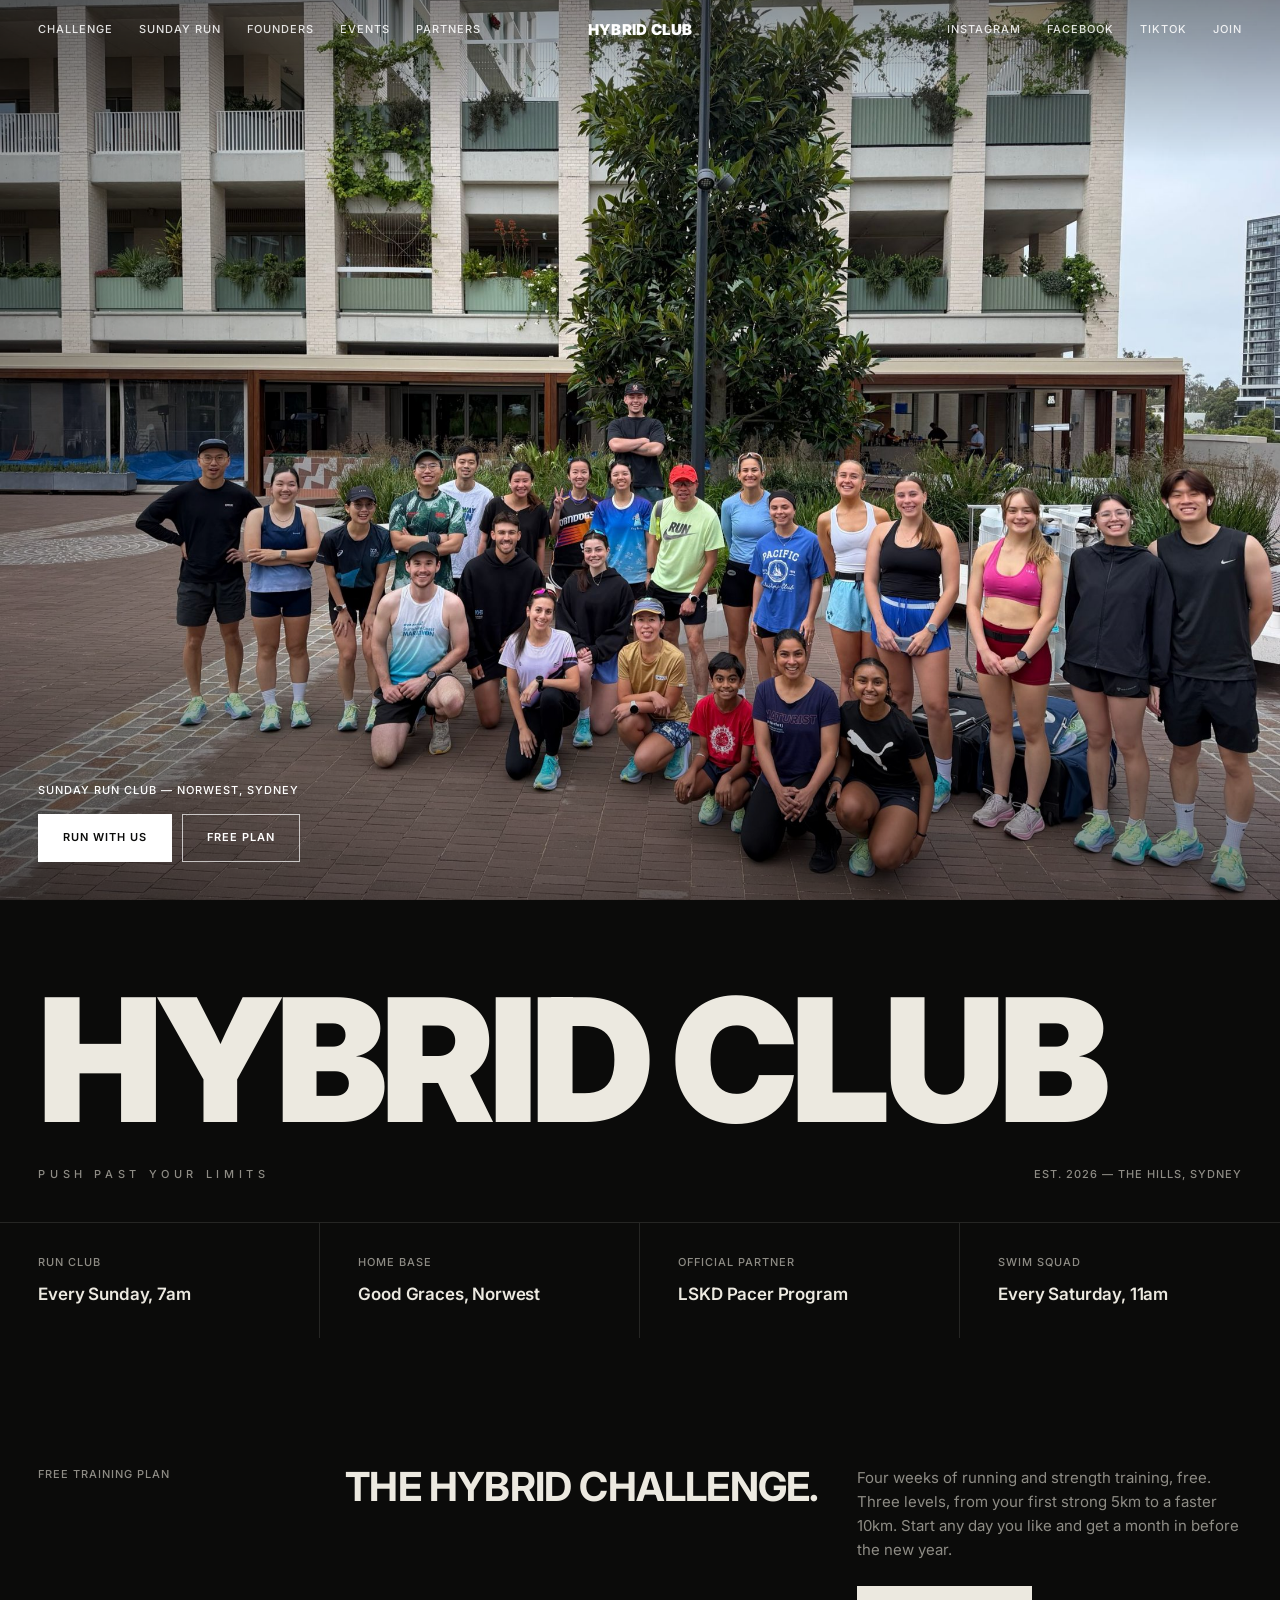
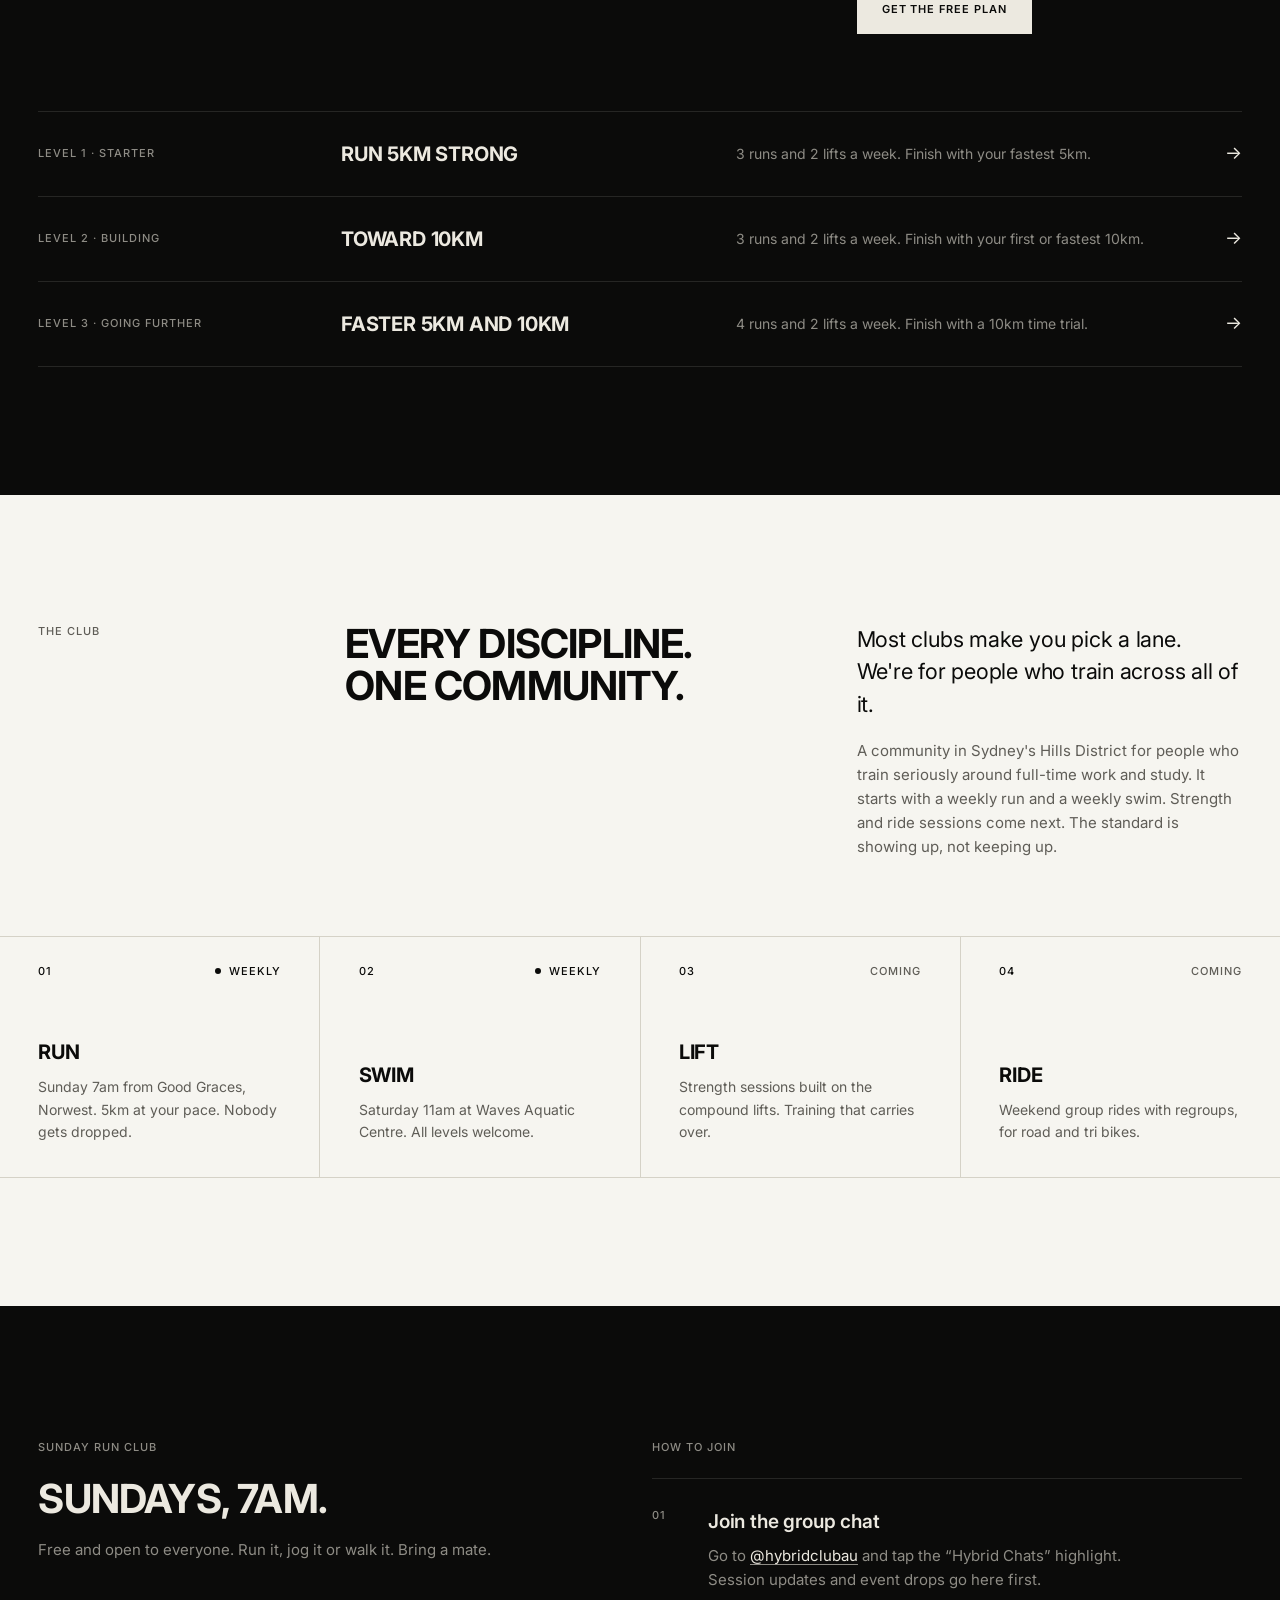
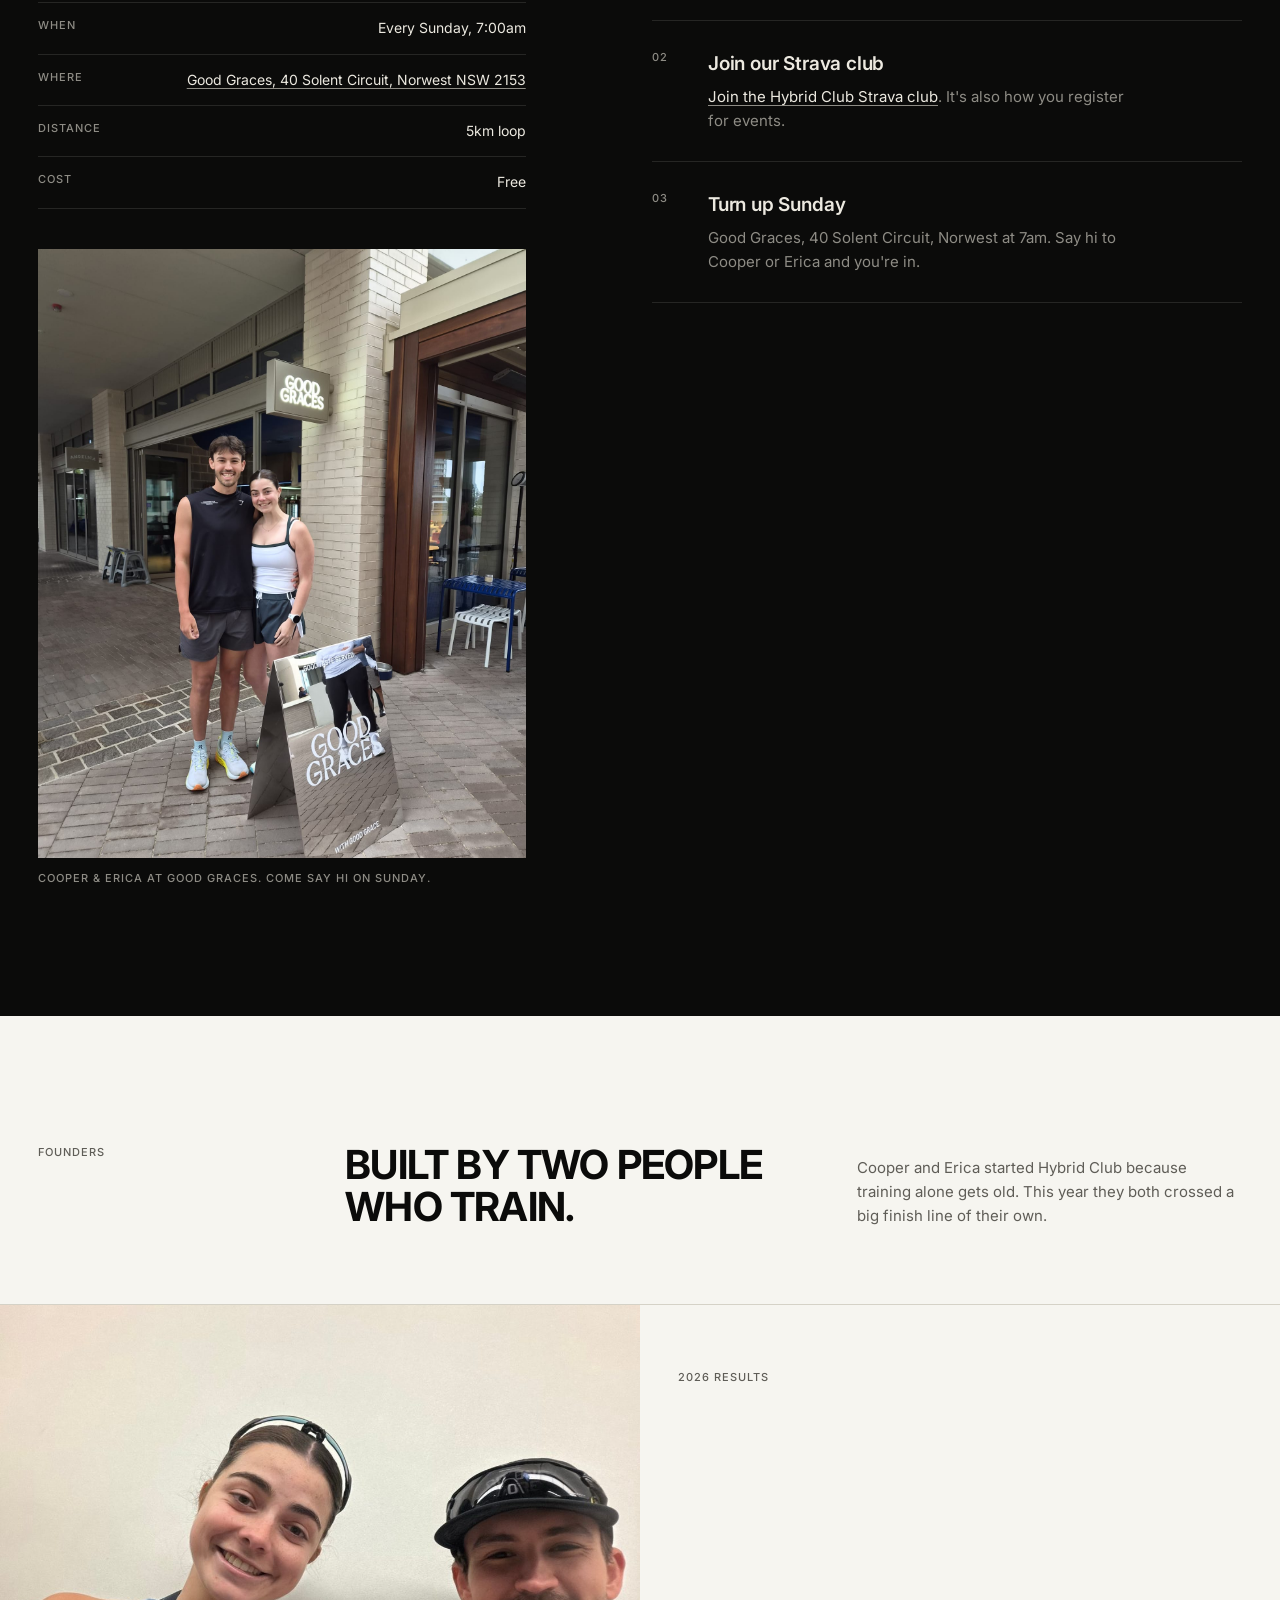
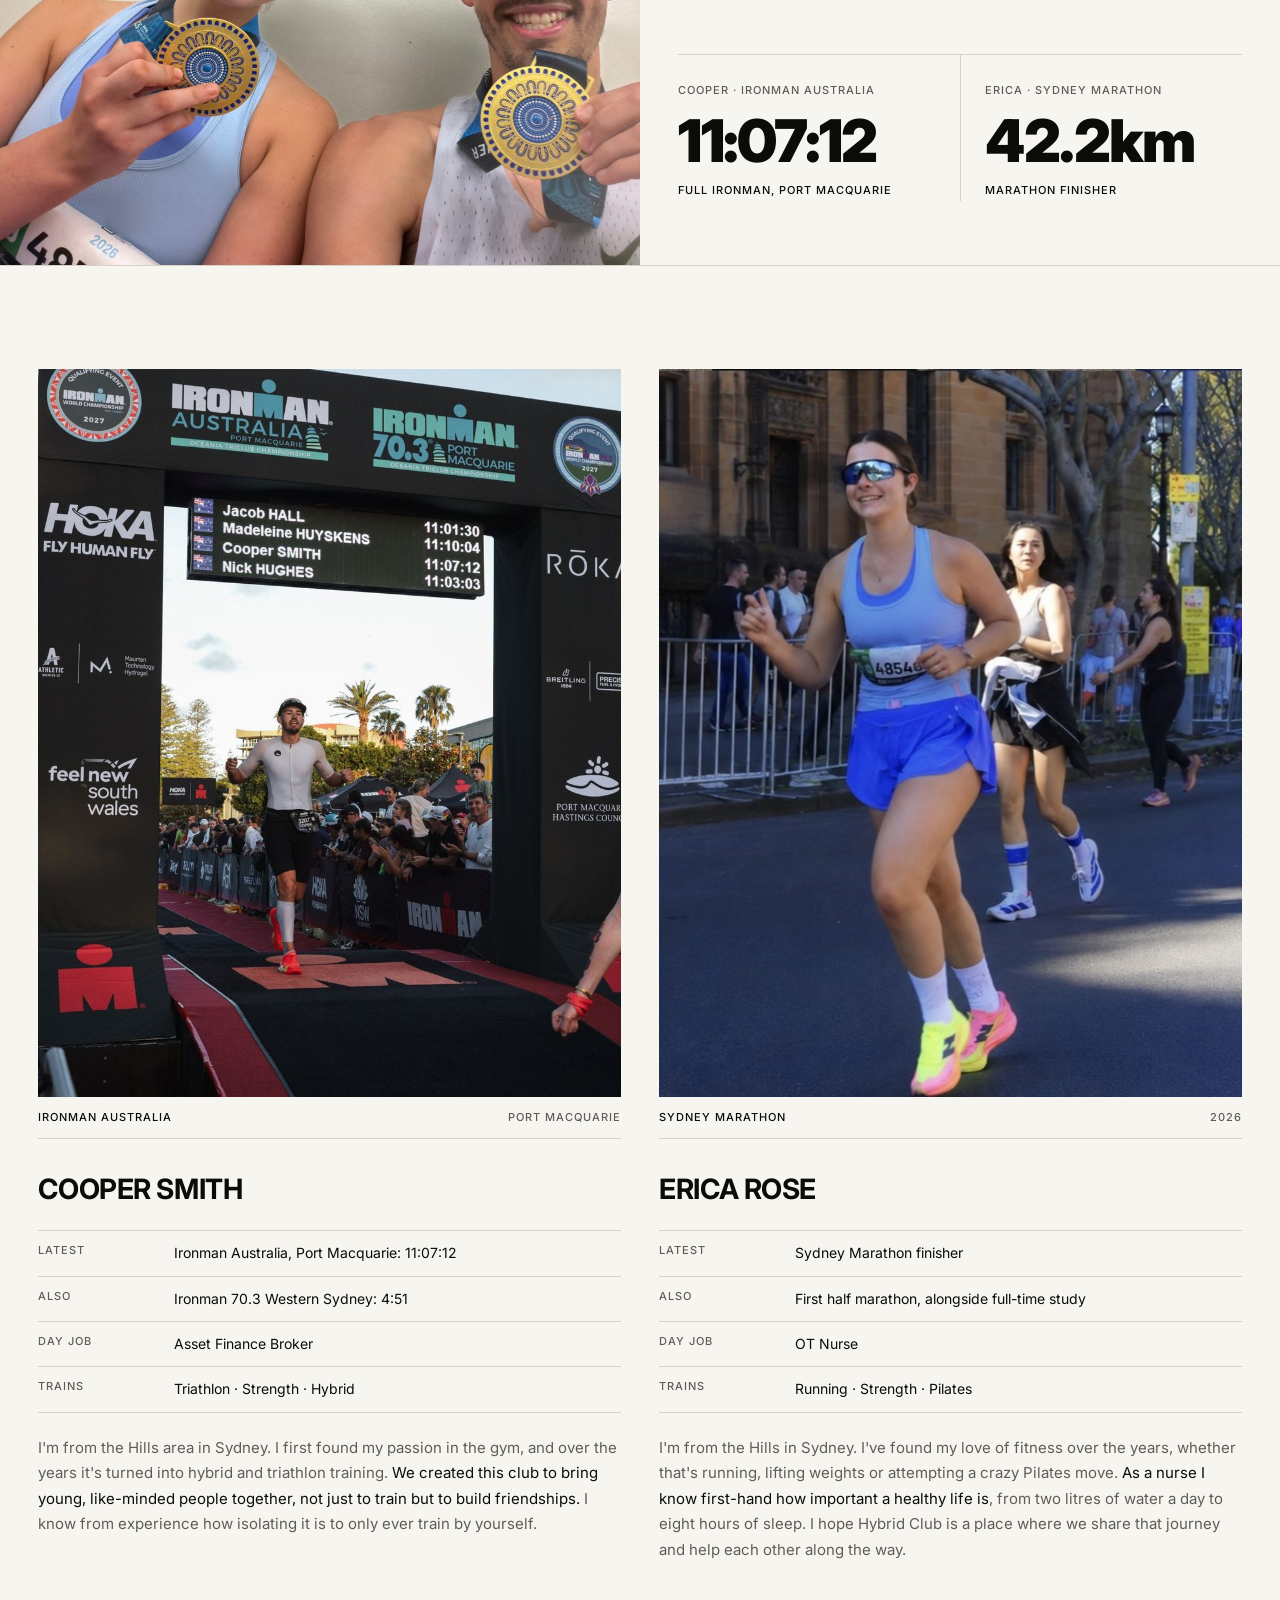
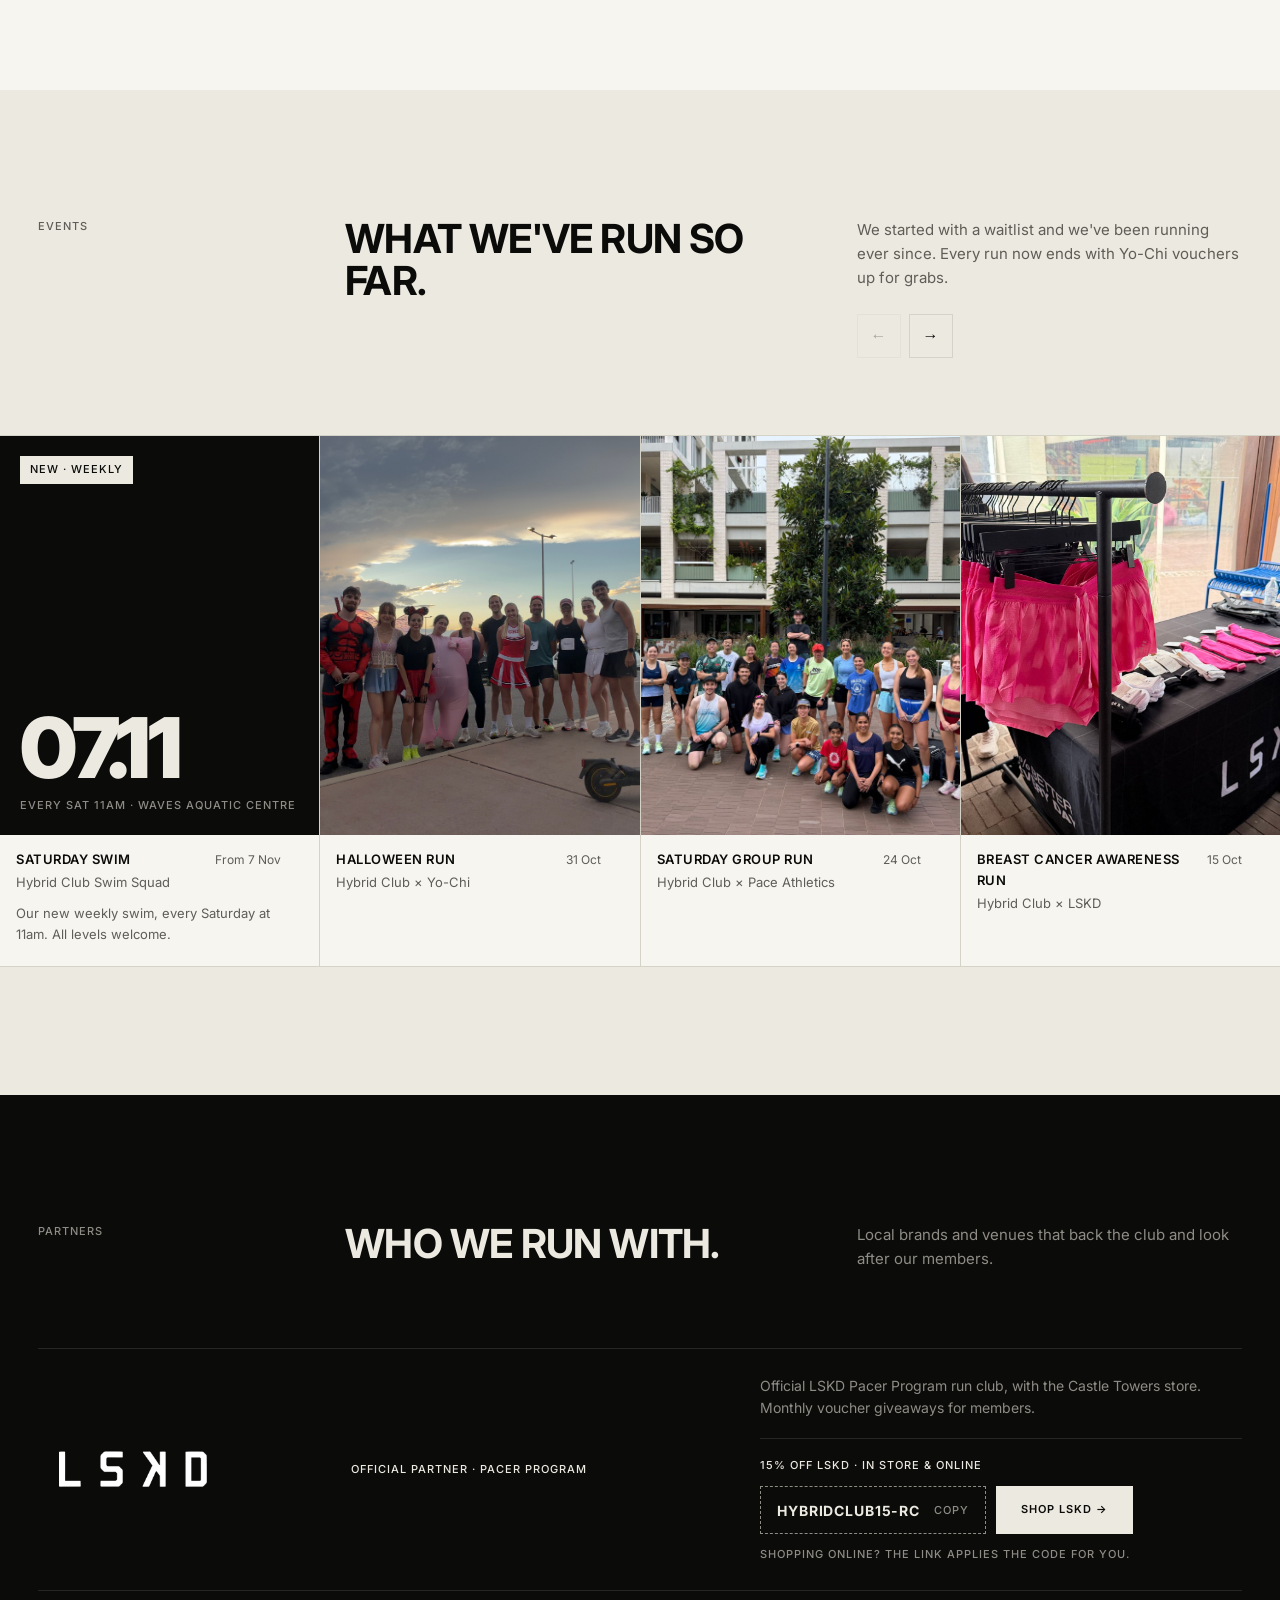
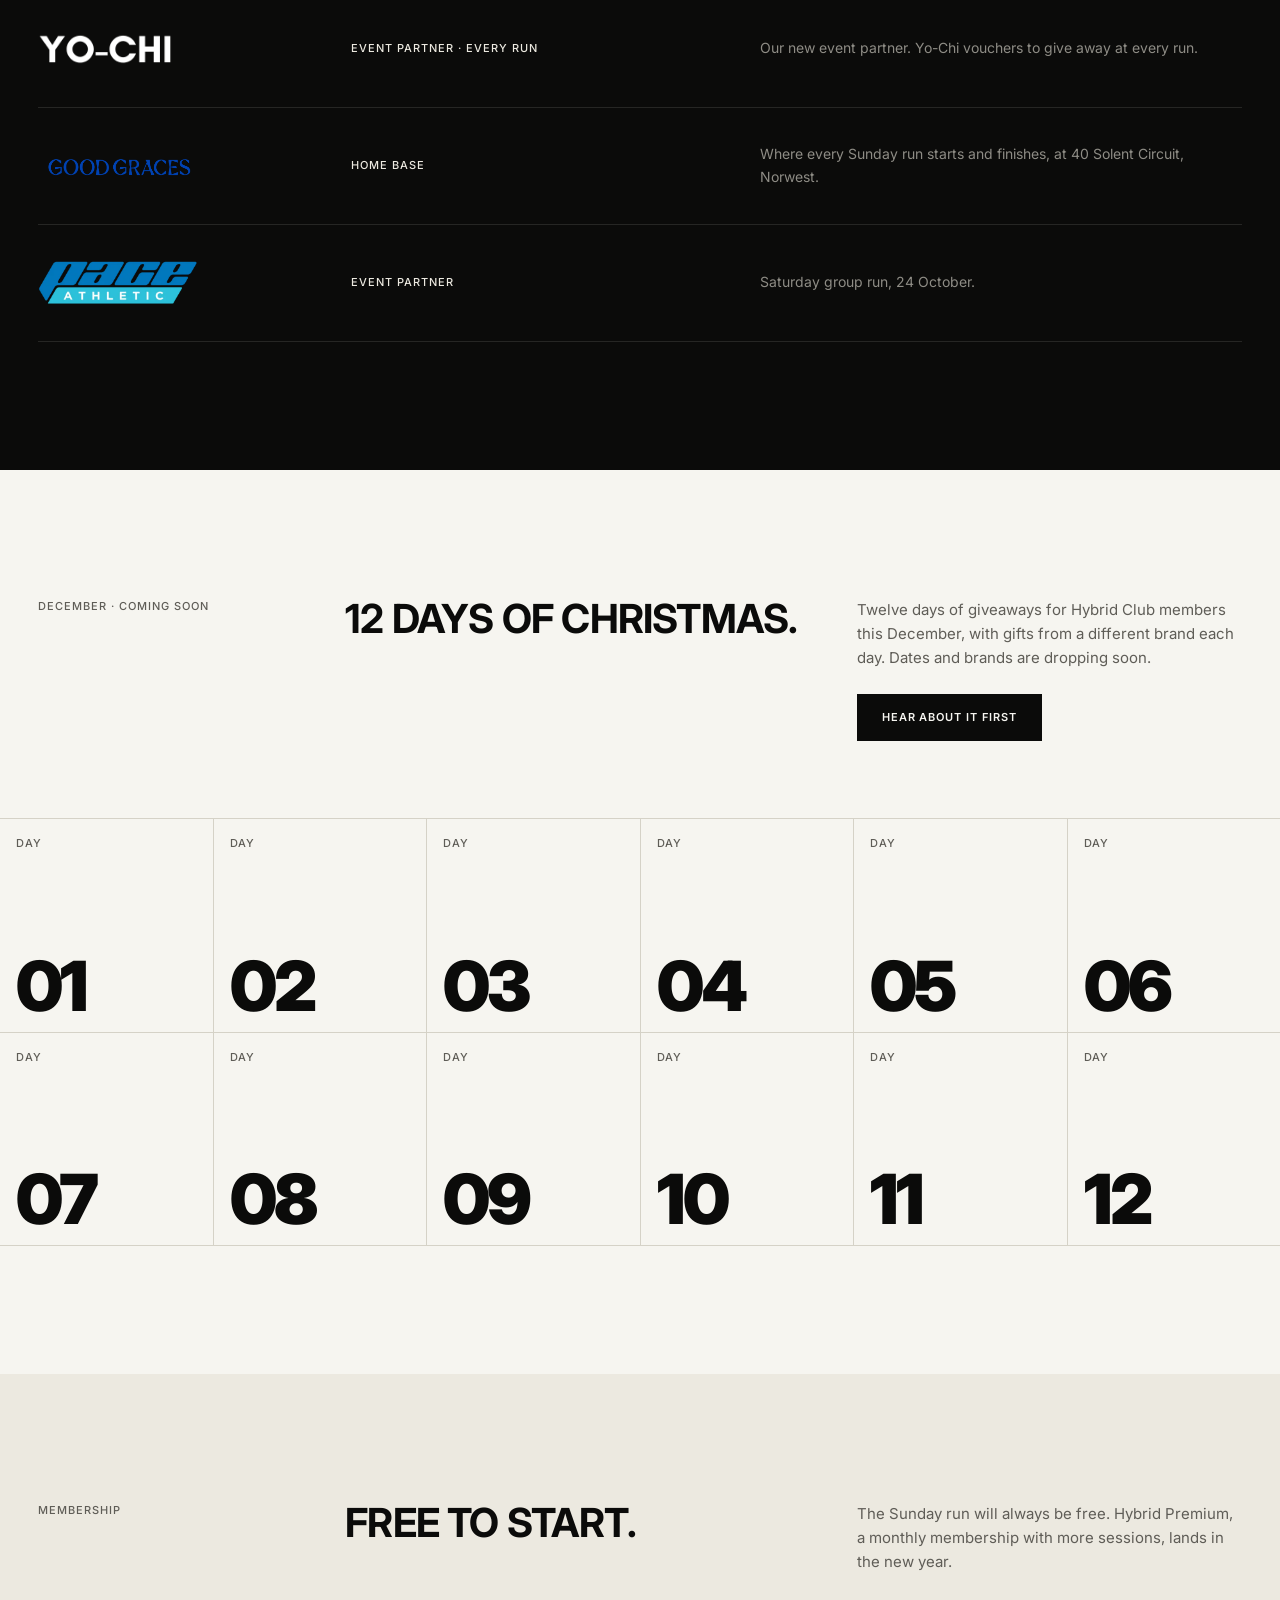
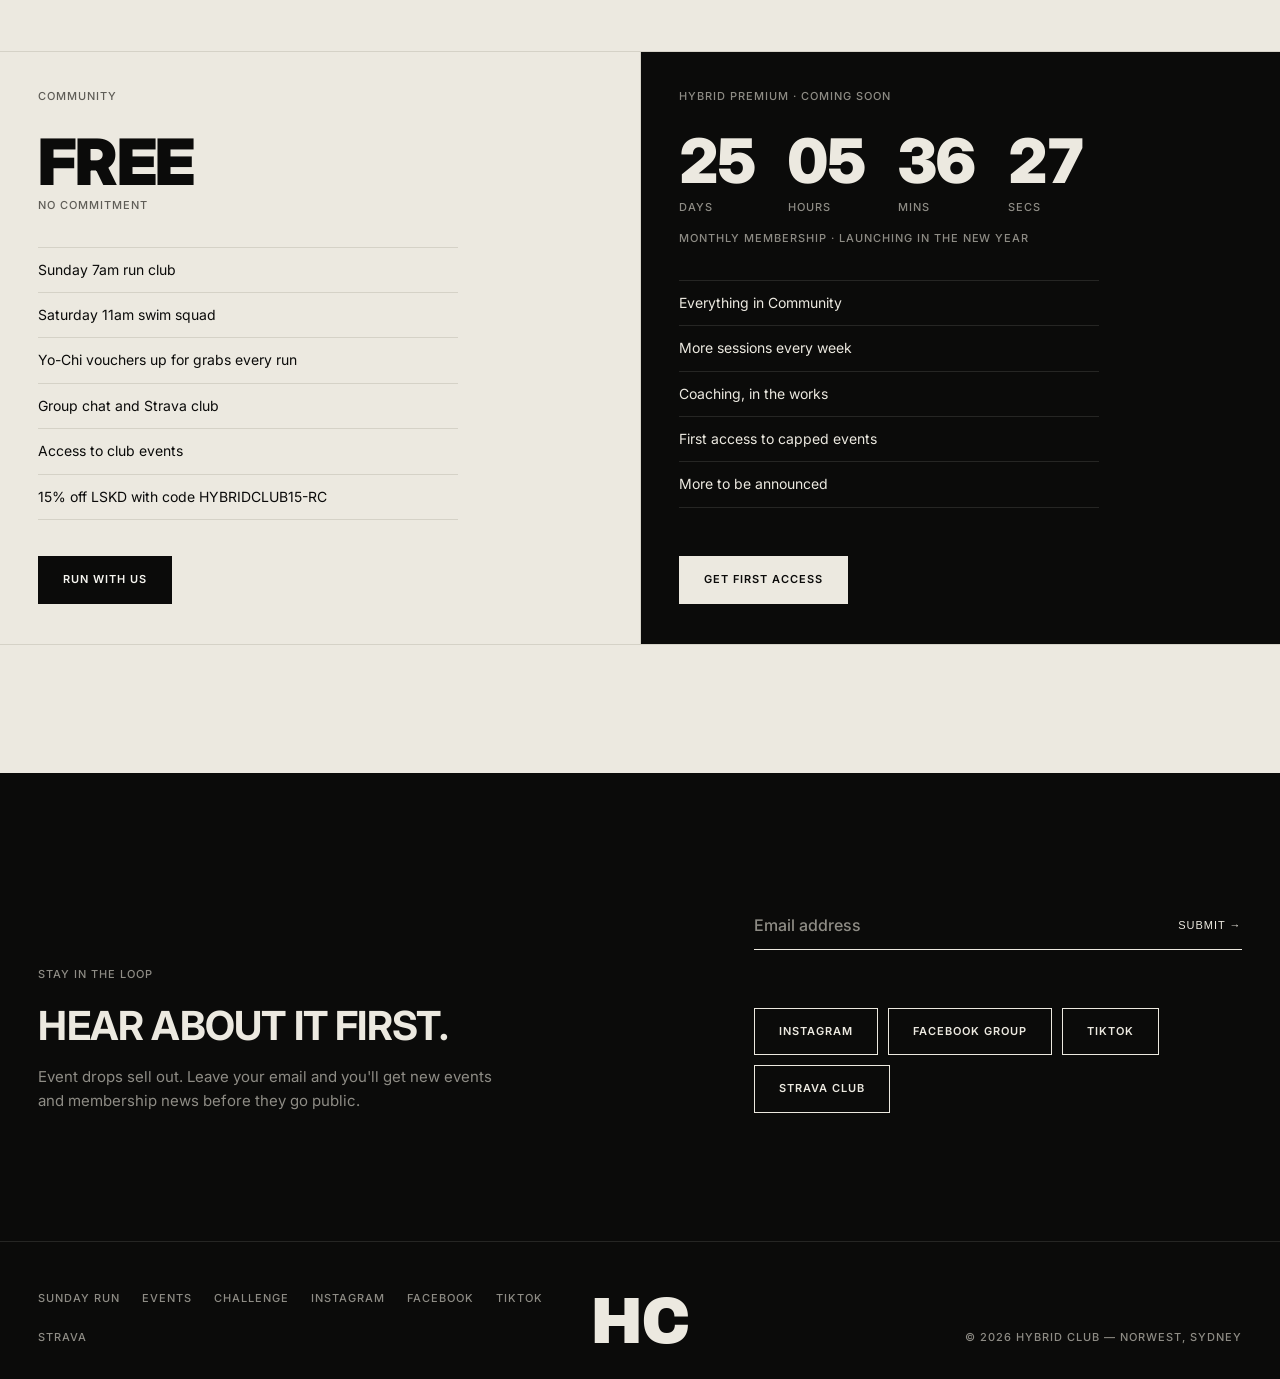
==== commit 4627a932: "Add Hybrid Challenge page with email-gated plans, 12 Days teaser, Premium countdown - New challenge." ====
--- a/index.html
+++ b/index.html
@@ -12,279 +12,14 @@
 <link rel="preconnect" href="https://fonts.googleapis.com">
 <link rel="preconnect" href="https://fonts.gstatic.com" crossorigin>
 <link href="https://fonts.googleapis.com/css2?family=Inter:wght@400;500;600;700;900&family=Archivo+Black&display=swap" rel="stylesheet">
-<style>
-  /* ================= BRAND TOKENS ================= */
-  :root{
-    --ink:#0B0B0A;        /* black */
-    --ink-2:#151514;      /* raised black */
-    --bone:#ECE9E0;       /* beige */
-    --paper:#F6F5F0;      /* off-white */
-    --white:#FFFFFF;
-    --stone:#8E8C85;      /* secondary text on black */
-    --stone-d:#5F5D57;    /* secondary text on light */
-    --line-d:#262624;     /* hairline on black */
-    --line-l:#D5D2C7;     /* hairline on light */
-
-    --sans:'Inter',system-ui,sans-serif;
-    --mark:'Archivo Black','Inter',sans-serif;
-
-    --t-label:11px;       /* tiny uppercase labels */
-    --t-body:15px;
-    --t-lede:clamp(18px,1.7vw,22px);
-    --t-h2:clamp(26px,3.2vw,40px);
-
-    --max:1440px;
-    --pad:clamp(20px,3vw,40px);
-    --sec:clamp(88px,10vw,148px);
-    --ease:cubic-bezier(.2,.7,.2,1);
-  }
-
-  *{margin:0;padding:0;box-sizing:border-box}
-  html{scroll-behavior:smooth;scroll-padding-top:60px}
-  body{background:var(--ink);color:var(--bone);font-family:var(--sans);font-size:var(--t-body);line-height:1.6;-webkit-font-smoothing:antialiased;overflow-x:hidden}
-  ::selection{background:var(--bone);color:var(--ink)}
-  a{color:inherit;text-decoration:none}
-  img{display:block;max-width:100%}
-  :focus-visible{outline:2px solid currentColor;outline-offset:3px}
-  .wrap{max-width:var(--max);margin:0 auto;padding:0 var(--pad)}
-
-  .label{font-size:var(--t-label);font-weight:500;letter-spacing:.09em;text-transform:uppercase}
-  .muted{color:var(--stone)}
-  h2{font-weight:700;font-size:var(--t-h2);line-height:1.05;letter-spacing:-.02em;text-transform:uppercase}
-  .lede{font-size:var(--t-lede);line-height:1.5;letter-spacing:-.01em;max-width:34ch}
-  p.copy{color:var(--stone);max-width:52ch}
-
-  section{padding:var(--sec) 0}
-  .light{background:var(--paper);color:var(--ink)}
-  .light .muted,.light p.copy{color:var(--stone-d)}
-  .bone{background:var(--bone);color:var(--ink)}
-  .bone .muted,.bone p.copy{color:var(--stone-d)}
-
-  .head{display:grid;grid-template-columns:repeat(12,1fr);gap:24px;margin-bottom:clamp(48px,6vw,80px)}
-  .head .label{grid-column:1 / 4}
-  .head h2{grid-column:4 / 9}
-  .head .side{grid-column:9 / 13;align-self:end}
-
-  .btn{
-    display:inline-flex;align-items:center;justify-content:center;gap:10px;
-    font-size:var(--t-label);font-weight:600;letter-spacing:.09em;text-transform:uppercase;
-    padding:14px 24px;border:1px solid currentColor;cursor:pointer;background:transparent;color:inherit;
-    transition:background .2s var(--ease),color .2s var(--ease),border-color .2s var(--ease);
-  }
-  .btn.fill{background:var(--bone);color:var(--ink);border-color:var(--bone)}
-  .btn.fill:hover{background:transparent;color:var(--bone)}
-  .btn.ghost:hover{background:var(--bone);color:var(--ink);border-color:var(--bone)}
-  .light .btn.ghost:hover,.bone .btn.ghost:hover{background:var(--ink);color:var(--paper);border-color:var(--ink)}
-  .btn.ink{background:var(--ink);color:var(--paper);border-color:var(--ink)}
-  .btn.ink:hover{background:transparent;color:var(--ink)}
-
-  /* ================= NAV ================= */
-  nav{position:fixed;top:0;left:0;right:0;z-index:50;color:var(--white);transition:background .25s var(--ease),color .25s var(--ease),border-color .25s var(--ease);border-bottom:1px solid transparent}
-  nav.solid{background:rgba(11,11,10,.92);backdrop-filter:blur(12px);-webkit-backdrop-filter:blur(12px);border-color:var(--line-d)}
-  .nav-in{display:grid;grid-template-columns:1fr auto 1fr;align-items:center;height:60px;max-width:var(--max);margin:0 auto;padding:0 var(--pad)}
-  .nav-l,.nav-r{display:flex;gap:26px;align-items:center}
-  .nav-r{justify-content:flex-end}
-  .nav-l a,.nav-r a{opacity:.86;transition:opacity .2s}
-  .nav-l a:hover,.nav-r a:hover{opacity:1}
-  .brand{font-weight:900;font-size:15px;letter-spacing:.02em;text-transform:uppercase}
-
-  /* ================= HERO ================= */
-  .hero{position:relative;height:100svh;min-height:600px;overflow:hidden;color:var(--white)}
-  .hero img{position:absolute;inset:0;width:100%;height:100%;object-fit:cover;object-position:50% 58%}
-  .hero::after{content:"";position:absolute;inset:0;background:linear-gradient(to bottom,rgba(0,0,0,.42) 0%,rgba(0,0,0,0) 18%,rgba(0,0,0,0) 70%,rgba(0,0,0,.5) 100%),linear-gradient(to right,rgba(0,0,0,.35),rgba(0,0,0,0) 35%)}
-  .hero-cap{position:absolute;left:0;bottom:clamp(24px,3vw,40px);z-index:2;display:flex;flex-direction:column;align-items:flex-start;gap:14px;padding:0 var(--pad)}
-  .hero-cap .btns{display:flex;gap:10px;flex-wrap:wrap}
-  .hero .btn.fill{background:var(--white);border-color:var(--white)}
-  .hero .btn.fill:hover{background:transparent;color:var(--white)}
-  .hero .btn.ghost{border-color:rgba(255,255,255,.7)}
-  .hero .btn.ghost:hover{background:var(--white);color:var(--ink);border-color:var(--white)}
-  @media (prefers-reduced-motion:no-preference){
-    .hero img{animation:settle 1.2s var(--ease) both}
-    .hero-cap{animation:rise .8s var(--ease) .35s both}
-  }
-  @keyframes settle{from{transform:scale(1.05)}to{transform:none}}
-  @keyframes rise{from{opacity:0;transform:translateY(14px)}to{opacity:1;transform:none}}
-
-  /* ================= WORDMARK BAND (signature) ================= */
-  .mark{padding:clamp(56px,7vw,96px) 0 clamp(28px,3vw,40px);border-bottom:1px solid var(--line-d)}
-  .mark h1{font-weight:900;text-transform:uppercase;font-size:clamp(52px,13.4vw,206px);line-height:.82;letter-spacing:-.035em;white-space:nowrap}
-  .mark-foot{display:flex;justify-content:space-between;gap:20px;flex-wrap:wrap;margin-top:clamp(22px,3vw,36px)}
-  .tagline{letter-spacing:.42em}
-
-  /* ================= FACTS ================= */
-  .facts{display:grid;grid-template-columns:repeat(4,1fr)}
-  .fact{padding:26px var(--pad) 30px;border-right:1px solid var(--line-d)}
-  .fact:last-child{border-right:none}
-  .fact .v{display:block;margin-top:8px;font-weight:600;font-size:17px;letter-spacing:-.01em}
-
-  /* ================= ABOUT ================= */
-  .tiles{display:grid;grid-template-columns:repeat(4,1fr);gap:1px;background:var(--line-l);border-top:1px solid var(--line-l);border-bottom:1px solid var(--line-l)}
-  .tile{background:var(--paper);padding:26px var(--pad) 34px;min-height:220px;display:flex;flex-direction:column}
-  .tile-top{display:flex;justify-content:space-between}
-  .tile h3{font-weight:700;font-size:20px;text-transform:uppercase;letter-spacing:-.01em;margin-top:auto;padding-top:56px}
-  .tile p{font-size:14px;color:var(--stone-d);margin-top:8px;max-width:30ch}
-  .tile .on{color:var(--ink)}
-  .tile .on::before{content:"";display:inline-block;width:6px;height:6px;border-radius:50%;background:var(--ink);margin-right:8px;vertical-align:1px}
-
-  /* ================= SUNDAY RUN ================= */
-  .run{display:grid;grid-template-columns:repeat(12,1fr);gap:24px}
-  .run-l{grid-column:1 / 6}
-  .run-r{grid-column:7 / 13}
-  .spec{margin-top:40px;border-top:1px solid var(--line-d)}
-  .spec div{display:flex;justify-content:space-between;gap:20px;padding:14px 0;border-bottom:1px solid var(--line-d);font-size:14px}
-  .step{display:grid;grid-template-columns:56px 1fr;padding:28px 0;border-top:1px solid var(--line-d)}
-  .step:last-child{border-bottom:1px solid var(--line-d)}
-  .step h3{font-weight:600;font-size:19px;letter-spacing:-.01em;margin-bottom:6px}
-  .step p{color:var(--stone);font-size:15px;max-width:48ch}
-  .step a,.spec a.addr{color:var(--bone);text-decoration:underline;text-underline-offset:3px;text-decoration-color:var(--stone)}
-  .spec a.addr{text-align:right}
-  .run-photo{margin-top:40px}
-  .run-photo img{width:100%;aspect-ratio:4/5;object-fit:cover;object-position:50% 40%}
-  .run-photo figcaption{padding-top:12px}
-
-  /* ================= FOUNDERS ================= */
-  .duo{display:grid;grid-template-columns:1fr 1fr;align-items:stretch;border-top:1px solid var(--line-l);border-bottom:1px solid var(--line-l)}
-  .duo-img{position:relative;min-height:560px;overflow:hidden}
-  .duo-img img{position:absolute;inset:0;width:100%;height:100%;object-fit:cover;object-position:50% 62%}
-  .duo-txt{padding:clamp(40px,5vw,72px) var(--pad);display:flex;flex-direction:column;justify-content:space-between;gap:48px}
-  .stats{display:grid;grid-template-columns:1fr 1fr;border-top:1px solid var(--line-l)}
-  .stat{padding:22px 0 0}
-  .stat + .stat{padding-left:24px;border-left:1px solid var(--line-l)}
-  .stat strong{display:block;font-weight:900;font-size:clamp(38px,4.6vw,64px);line-height:.95;letter-spacing:-.03em;margin:12px 0 8px}
-
-  .people{display:grid;grid-template-columns:1fr 1fr;gap:clamp(24px,3vw,40px);margin-top:clamp(72px,8vw,120px)}
-  .person figure{overflow:hidden;background:var(--bone)}
-  .person img{width:100%;aspect-ratio:4/5;object-fit:cover}
-  .person .cap{display:flex;justify-content:space-between;gap:16px;padding:12px 0;border-bottom:1px solid var(--line-l)}
-  .person h3{font-weight:700;font-size:clamp(22px,2.2vw,28px);text-transform:uppercase;letter-spacing:-.015em;margin:28px 0 18px}
-  .rows div{display:grid;grid-template-columns:120px 1fr;gap:16px;padding:11px 0;border-top:1px solid var(--line-l);font-size:14px}
-  .rows div:last-child{border-bottom:1px solid var(--line-l)}
-  .person .bio{margin-top:22px;font-size:15px;line-height:1.7;color:var(--stone-d)}
-  .person .bio em{font-style:normal;color:var(--ink)}
-
-  /* ================= EVENTS ================= */
-  .car-wrap{position:relative}
-  .car-ctrl{display:flex;gap:8px;margin-top:24px}
-  .car-btn{width:44px;height:44px;border:1px solid var(--line-l);background:transparent;color:var(--ink);font-size:16px;cursor:pointer;transition:background .2s var(--ease),color .2s var(--ease)}
-  .car-btn:hover{background:var(--ink);color:var(--paper)}
-  .car-btn:disabled{opacity:.3;cursor:default;background:transparent;color:var(--ink)}
-  .carousel{display:grid;grid-auto-flow:column;grid-auto-columns:calc((100% - 3px) / 4);gap:1px;overflow-x:auto;scroll-snap-type:x mandatory;scroll-behavior:smooth;scrollbar-width:none;background:var(--line-l);border-top:1px solid var(--line-l);border-bottom:1px solid var(--line-l)}
-  .carousel::-webkit-scrollbar{display:none}
-  .card{scroll-snap-align:start;background:var(--paper);display:flex;flex-direction:column}
-  .card-media{aspect-ratio:4/5;overflow:hidden;background:var(--bone)}
-  .card-media img{width:100%;height:100%;object-fit:cover;transition:transform .6s var(--ease)}
-  .card:hover .card-media img{transform:scale(1.025)}
-  .card-type{background:var(--ink);color:var(--bone);padding:20px;display:flex;flex-direction:column;container-type:inline-size}
-  .card-type .big{margin-top:auto;font-weight:900;font-size:30cqi;line-height:.85;letter-spacing:-.04em}
-  .card-type .sub{margin-top:14px;color:var(--stone)}
-  .pill{align-self:flex-start;background:var(--bone);color:var(--ink);padding:5px 10px}
-  .card-info{padding:14px var(--pad) 22px 16px}
-  .card-info .r1{display:flex;justify-content:space-between;gap:12px;align-items:baseline}
-  .card-info h3{font-weight:600;font-size:13px;letter-spacing:.04em;text-transform:uppercase}
-  .card-info .date{font-size:12px;color:var(--stone-d);white-space:nowrap}
-  .card-info .with{font-size:13px;color:var(--stone-d);margin-top:2px}
-  .card-info .note{font-size:13px;color:var(--stone-d);margin-top:10px}
-
-  /* ================= PARTNERS ================= */
-  .plist{border-top:1px solid var(--line-d)}
-  .prow{display:grid;grid-template-columns:3fr 4fr 5fr;gap:24px;align-items:baseline;padding:26px 0;border-bottom:1px solid var(--line-d)}
-  .prow{align-items:center}
-  .plogo{display:flex;align-items:center;justify-content:flex-start;height:64px;max-width:240px}
-  .plogo img{width:auto;max-width:100%;object-fit:contain;object-position:left center}
-  .prow p{color:var(--stone);font-size:14px}
-  .offer{margin-top:18px;padding-top:18px;border-top:1px solid var(--line-d);display:flex;flex-direction:column;gap:12px}
-  .offer-row{display:flex;gap:10px;flex-wrap:wrap}
-  .code{display:inline-flex;align-items:center;gap:14px;background:transparent;color:var(--bone);border:1px dashed var(--stone);padding:12px 16px;font:700 14px var(--sans);letter-spacing:.06em;cursor:pointer;transition:border-color .2s var(--ease),background .2s var(--ease)}
-  .code:hover{border-color:var(--bone);background:var(--ink-2)}
-  .code-hint{color:var(--stone);font-weight:500}
-
-  /* ================= MEMBERSHIP ================= */
-  .tiers{display:grid;grid-template-columns:1fr 1fr;gap:1px;background:var(--line-l);border-top:1px solid var(--line-l);border-bottom:1px solid var(--line-l)}
-  .tier{background:var(--bone);padding:36px var(--pad) 40px;display:flex;flex-direction:column}
-  .tier.dark{background:var(--ink);color:var(--bone)}
-  .tier .price{font-weight:900;font-size:clamp(44px,5vw,72px);line-height:.9;letter-spacing:-.03em;text-transform:uppercase;margin:28px 0 6px}
-  .tier ul{list-style:none;margin:32px 0 36px;flex:1;max-width:420px}
-  .tier li{padding:11px 0;border-top:1px solid var(--line-l);font-size:14px}
-  .tier.dark li{border-color:var(--line-d)}
-  .tier li:last-child{border-bottom:1px solid var(--line-l)}
-  .tier.dark li:last-child{border-color:var(--line-d)}
-  .tier .btn{align-self:flex-start}
-
-  /* ================= JOIN ================= */
-  .join{display:grid;grid-template-columns:repeat(12,1fr);gap:24px;align-items:end}
-  .join-l{grid-column:1 / 7}
-  .join-r{grid-column:8 / 13}
-  .form{display:flex;border-bottom:1px solid var(--bone)}
-  .form input{flex:1;min-width:0;background:transparent;border:none;color:var(--bone);font:500 16px var(--sans);padding:14px 0}
-  .form input::placeholder{color:var(--stone)}
-  .form input:focus-visible{outline:none}
-  .form:focus-within{border-color:var(--white)}
-  .form button{background:transparent;border:none;color:var(--bone);cursor:pointer;padding:0 0 0 16px}
-  .form-note{min-height:18px;margin-top:12px;color:var(--stone)}
-  .socials{display:flex;gap:10px;margin-top:28px;flex-wrap:wrap}
-
-  /* ================= FOOTER ================= */
-  footer{border-top:1px solid var(--line-d);padding:48px 0 32px}
-  .foot{display:grid;grid-template-columns:1fr auto 1fr;align-items:end;gap:24px}
-  .foot .hc{font-family:var(--mark);font-size:64px;line-height:.8;letter-spacing:-.02em;text-align:center}
-  .foot-links{display:flex;gap:22px;flex-wrap:wrap}
-  .foot-r{text-align:right}
-
-  @media (prefers-reduced-motion:reduce){
-    html{scroll-behavior:auto}
-    *,*::before,*::after{animation:none!important;transition:none!important}
-  }
-
-  /* ================= RESPONSIVE ================= */
-  @media(max-width:1100px){
-    .carousel{grid-auto-columns:calc((100% - 2px) / 2.4)}
-  }
-  @media(max-width:900px){
-    .nav-l{display:none}
-    .nav-in{grid-template-columns:auto 1fr}
-    .nav-r .hide-m{display:none}
-    .head,.run,.join{grid-template-columns:1fr;gap:20px}
-    .head .label,.head h2,.head .side,.run-l,.run-r,.join-l,.join-r{grid-column:1 / -1}
-    .run{gap:48px}
-    .facts{grid-template-columns:1fr 1fr}
-    .fact:nth-child(2n){border-right:none}
-    .fact:nth-child(-n+2){border-bottom:1px solid var(--line-d)}
-    .tiles{grid-template-columns:1fr 1fr}
-    .duo{grid-template-columns:1fr}
-    .duo-img{min-height:0;aspect-ratio:4/5}
-    .people{grid-template-columns:1fr;gap:72px}
-    .prow{grid-template-columns:1fr;gap:8px}
-    .tiers{grid-template-columns:1fr}
-    .foot{grid-template-columns:1fr;justify-items:center;text-align:center}
-    .foot-r{text-align:center}
-    .foot .hc{order:-1}
-  }
-  @media(max-width:700px){
-    .hero{height:auto;min-height:0;display:flex;flex-direction:column;background:var(--ink)}
-    .hero img{position:relative;inset:auto;height:72svh;min-height:440px}
-    .hero::after{bottom:auto;height:72svh;min-height:440px;background:linear-gradient(to bottom,rgba(0,0,0,.45),rgba(0,0,0,0) 22%)}
-    .hero-cap{position:static;padding:22px var(--pad) 26px}
-    .hero-cap .btns{width:100%}
-    .hero-cap .btn{flex:1}
-  }
-  @media(max-width:560px){
-    .carousel{grid-auto-columns:82%}
-    .tiles{grid-template-columns:1fr}
-    .tile{min-height:0}
-    .tile h3{padding-top:28px}
-    .stats{grid-template-columns:1fr}
-    .stat + .stat{padding-left:0;border-left:none;border-top:1px solid var(--line-l);margin-top:22px}
-    .tagline{letter-spacing:.28em}
-    .tier .btn{align-self:stretch}
-    .rows div{grid-template-columns:96px 1fr}
-  }
-</style>
+<link rel="stylesheet" href="site.css">
 </head>
 <body>
 
 <nav id="nav" aria-label="Main">
   <div class="nav-in">
     <div class="nav-l label">
+      <a href="challenge.html">Challenge</a>
       <a href="#run">Sunday Run</a>
       <a href="#founders">Founders</a>
       <a href="#events">Events</a>
@@ -295,6 +30,7 @@
       <a href="https://www.instagram.com/hybridclubau/" target="_blank" rel="noopener" class="hide-m">Instagram</a>
       <a href="https://www.facebook.com/share/g/1FN8AnU18S/" target="_blank" rel="noopener" class="hide-m">Facebook</a>
       <a href="https://www.tiktok.com/@hybridclubau" target="_blank" rel="noopener" class="hide-m">TikTok</a>
+      <a href="challenge.html" class="show-m">Free plan</a>
       <a href="#join">Join</a>
     </div>
   </div>
@@ -306,7 +42,7 @@
     <span class="label">Sunday Run Club — Norwest, Sydney</span>
     <div class="btns">
       <a href="#run" class="btn fill">Run with us</a>
-      <a href="#events" class="btn ghost">Events</a>
+      <a href="challenge.html" class="btn ghost">Free plan</a>
     </div>
   </div>
 </header>
@@ -328,6 +64,24 @@
   <div class="fact"><span class="label muted">Swim squad</span><span class="v">Every Saturday, 11am</span></div>
 </div>
 
+<section id="challenge">
+  <div class="wrap">
+    <div class="head">
+      <span class="label muted">Free training plan</span>
+      <h2>The Hybrid Challenge.</h2>
+      <div class="side">
+        <p class="copy">Four weeks of running and strength training, free. Three levels, from your first strong 5km to a faster 10km. Start any day you like and get a month in before the new year.</p>
+        <a href="challenge.html" class="btn fill" style="margin-top:24px">Get the free plan</a>
+      </div>
+    </div>
+    <div class="lv-list">
+      <a class="lv" href="challenge.html?level=starter#get"><span class="label muted">Level 1 · Starter</span><h3>Run 5km strong</h3><p>3 runs and 2 lifts a week. Finish with your fastest 5km.</p><span class="go" aria-hidden="true">&rarr;</span></a>
+      <a class="lv" href="challenge.html?level=building#get"><span class="label muted">Level 2 · Building</span><h3>Toward 10km</h3><p>3 runs and 2 lifts a week. Finish with your first or fastest 10km.</p><span class="go" aria-hidden="true">&rarr;</span></a>
+      <a class="lv" href="challenge.html?level=going-further#get"><span class="label muted">Level 3 · Going Further</span><h3>Faster 5km and 10km</h3><p>4 runs and 2 lifts a week. Finish with a 10km time trial.</p><span class="go" aria-hidden="true">&rarr;</span></a>
+    </div>
+  </div>
+</section>
+
 <section id="about" class="light">
   <div class="wrap">
     <div class="head">
@@ -348,7 +102,7 @@
     <div class="tile">
       <div class="tile-top label"><span>02</span><span class="on">Weekly</span></div>
       <h3>Swim</h3>
-      <p>Saturday 11am at Waves Aquatic Centre. Starts this week, 7 November.</p>
+      <p>Saturday 11am at Waves Aquatic Centre. All levels welcome.</p>
     </div>
     <div class="tile">
       <div class="tile-top label"><span>03</span><span class="muted">Coming</span></div>
@@ -553,12 +307,39 @@
   </div>
 </section>
 
+<section id="christmas" class="light">
+  <div class="wrap">
+    <div class="head">
+      <span class="label muted">December · Coming soon</span>
+      <h2>12 Days of Christmas.</h2>
+      <div class="side">
+        <p class="copy">Twelve days of giveaways for Hybrid Club members this December, with gifts from a different brand each day. Dates and brands are dropping soon.</p>
+        <a href="#join" class="btn ink" style="margin-top:24px">Hear about it first</a>
+      </div>
+    </div>
+  </div>
+  <div class="days" aria-label="Twelve days of giveaways, coming soon">
+    <div class="day"><span class="label muted">Day</span><b>01</b></div>
+    <div class="day"><span class="label muted">Day</span><b>02</b></div>
+    <div class="day"><span class="label muted">Day</span><b>03</b></div>
+    <div class="day"><span class="label muted">Day</span><b>04</b></div>
+    <div class="day"><span class="label muted">Day</span><b>05</b></div>
+    <div class="day"><span class="label muted">Day</span><b>06</b></div>
+    <div class="day"><span class="label muted">Day</span><b>07</b></div>
+    <div class="day"><span class="label muted">Day</span><b>08</b></div>
+    <div class="day"><span class="label muted">Day</span><b>09</b></div>
+    <div class="day"><span class="label muted">Day</span><b>10</b></div>
+    <div class="day"><span class="label muted">Day</span><b>11</b></div>
+    <div class="day"><span class="label muted">Day</span><b>12</b></div>
+  </div>
+</section>
+
 <section id="membership" class="bone">
   <div class="wrap">
     <div class="head">
       <span class="label muted">Membership</span>
       <h2>Free to start.</h2>
-      <p class="side copy">The Sunday run will always be free. A paid membership with extra perks is on the way.</p>
+      <p class="side copy">The Sunday run will always be free. Hybrid Premium, a monthly membership with more sessions, lands in the new year.</p>
     </div>
   </div>
   <div class="tiers">
@@ -577,14 +358,20 @@
       <a href="#run" class="btn ink">Run with us</a>
     </div>
     <div class="tier dark">
-      <span class="label muted">Club Member</span>
-      <span class="price">Soon</span>
-      <span class="label muted">Join the list for first access</span>
+      <span class="label muted">Hybrid Premium · Coming soon</span>
+      <div class="count" id="count" role="timer" aria-label="Countdown to the new year">
+        <div><b data-u="d">--</b><span class="label muted">Days</span></div>
+        <div><b data-u="h">--</b><span class="label muted">Hours</span></div>
+        <div><b data-u="m">--</b><span class="label muted">Mins</span></div>
+        <div><b data-u="s">--</b><span class="label muted">Secs</span></div>
+      </div>
+      <span class="label muted">Monthly membership · Launching in the new year</span>
       <ul>
         <li>Everything in Community</li>
-        <li>LSKD member discount codes</li>
-        <li>Monthly LSKD voucher giveaways</li>
+        <li>More sessions every week</li>
+        <li>Coaching, in the works</li>
         <li>First access to capped events</li>
+        <li>More to be announced</li>
       </ul>
       <a href="#join" class="btn fill">Get first access</a>
     </div>
@@ -619,6 +406,7 @@
     <div class="foot-links label muted">
       <a href="#run">Sunday Run</a>
       <a href="#events">Events</a>
+      <a href="challenge.html">Challenge</a>
       <a href="https://www.instagram.com/hybridclubau/" target="_blank" rel="noopener">Instagram</a>
       <a href="https://www.facebook.com/share/g/1FN8AnU18S/" target="_blank" rel="noopener">Facebook</a>
       <a href="https://www.tiktok.com/@hybridclubau" target="_blank" rel="noopener">TikTok</a>
@@ -661,6 +449,17 @@
     track.addEventListener('scroll',sync,{passive:true});window.addEventListener('resize',sync);sync();
     track.addEventListener('keydown',e=>{if(e.key==='ArrowRight'){e.preventDefault();track.scrollBy({left:step()})}if(e.key==='ArrowLeft'){e.preventDefault();track.scrollBy({left:-step()})}});
   })();
+  // Hybrid Premium countdown to midnight, 1 January 2027, Sydney time
+  (function(){
+    const el=document.getElementById('count'); if(!el) return;
+    const end=new Date('2027-01-01T00:00:00+11:00').getTime(), q=u=>el.querySelector('[data-u="'+u+'"]'), p=n=>String(n).padStart(2,'0');
+    function tick(){
+      let t=Math.max(0,end-Date.now())/1000;
+      q('d').textContent=p(Math.floor(t/86400)); q('h').textContent=p(Math.floor(t%86400/3600));
+      q('m').textContent=p(Math.floor(t%3600/60)); q('s').textContent=p(Math.floor(t%60));
+    }
+    tick(); setInterval(tick,1000);
+  })();
   // LSKD code copy
   (function(){
     const b=document.getElementById('lskdCode'); if(!b) return;
--- a/site.css
+++ b/site.css
@@ -0,0 +1,345 @@
+  /* ================= BRAND TOKENS ================= */
+  :root{
+    --ink:#0B0B0A;        /* black */
+    --ink-2:#151514;      /* raised black */
+    --bone:#ECE9E0;       /* beige */
+    --paper:#F6F5F0;      /* off-white */
+    --white:#FFFFFF;
+    --stone:#8E8C85;      /* secondary text on black */
+    --stone-d:#5F5D57;    /* secondary text on light */
+    --line-d:#262624;     /* hairline on black */
+    --line-l:#D5D2C7;     /* hairline on light */
+
+    --sans:'Inter',system-ui,sans-serif;
+    --mark:'Archivo Black','Inter',sans-serif;
+
+    --t-label:11px;       /* tiny uppercase labels */
+    --t-body:15px;
+    --t-lede:clamp(18px,1.7vw,22px);
+    --t-h2:clamp(26px,3.2vw,40px);
+
+    --max:1440px;
+    --pad:clamp(20px,3vw,40px);
+    --sec:clamp(88px,10vw,148px);
+    --ease:cubic-bezier(.2,.7,.2,1);
+  }
+
+  *{margin:0;padding:0;box-sizing:border-box}
+  html{scroll-behavior:smooth;scroll-padding-top:60px}
+  body{background:var(--ink);color:var(--bone);font-family:var(--sans);font-size:var(--t-body);line-height:1.6;-webkit-font-smoothing:antialiased;overflow-x:hidden}
+  ::selection{background:var(--bone);color:var(--ink)}
+  a{color:inherit;text-decoration:none}
+  img{display:block;max-width:100%}
+  :focus-visible{outline:2px solid currentColor;outline-offset:3px}
+  .wrap{max-width:var(--max);margin:0 auto;padding:0 var(--pad)}
+
+  .label{font-size:var(--t-label);font-weight:500;letter-spacing:.09em;text-transform:uppercase}
+  .muted{color:var(--stone)}
+  h2{font-weight:700;font-size:var(--t-h2);line-height:1.05;letter-spacing:-.02em;text-transform:uppercase}
+  .lede{font-size:var(--t-lede);line-height:1.5;letter-spacing:-.01em;max-width:34ch}
+  p.copy{color:var(--stone);max-width:52ch}
+
+  section{padding:var(--sec) 0}
+  .light{background:var(--paper);color:var(--ink)}
+  .light .muted,.light p.copy{color:var(--stone-d)}
+  .bone{background:var(--bone);color:var(--ink)}
+  .bone .muted,.bone p.copy{color:var(--stone-d)}
+
+  .head{display:grid;grid-template-columns:repeat(12,1fr);gap:24px;margin-bottom:clamp(48px,6vw,80px)}
+  .head .label{grid-column:1 / 4}
+  .head h2{grid-column:4 / 9}
+  .head .side{grid-column:9 / 13;align-self:end}
+
+  .btn{
+    display:inline-flex;align-items:center;justify-content:center;gap:10px;
+    font-size:var(--t-label);font-weight:600;letter-spacing:.09em;text-transform:uppercase;
+    padding:14px 24px;border:1px solid currentColor;cursor:pointer;background:transparent;color:inherit;
+    transition:background .2s var(--ease),color .2s var(--ease),border-color .2s var(--ease);
+  }
+  .btn.fill{background:var(--bone);color:var(--ink);border-color:var(--bone)}
+  .btn.fill:hover{background:transparent;color:var(--bone)}
+  .btn.ghost:hover{background:var(--bone);color:var(--ink);border-color:var(--bone)}
+  .light .btn.ghost:hover,.bone .btn.ghost:hover{background:var(--ink);color:var(--paper);border-color:var(--ink)}
+  .btn.ink{background:var(--ink);color:var(--paper);border-color:var(--ink)}
+  .btn.ink:hover{background:transparent;color:var(--ink)}
+
+  /* ================= NAV ================= */
+  nav{position:fixed;top:0;left:0;right:0;z-index:50;color:var(--white);transition:background .25s var(--ease),color .25s var(--ease),border-color .25s var(--ease);border-bottom:1px solid transparent}
+  nav.solid{background:rgba(11,11,10,.92);backdrop-filter:blur(12px);-webkit-backdrop-filter:blur(12px);border-color:var(--line-d)}
+  .nav-in{display:grid;grid-template-columns:1fr auto 1fr;align-items:center;height:60px;max-width:var(--max);margin:0 auto;padding:0 var(--pad)}
+  .nav-l,.nav-r{display:flex;gap:26px;align-items:center}
+  .nav-r{justify-content:flex-end}
+  .nav-l a,.nav-r a{opacity:.86;transition:opacity .2s}
+  .nav-l a:hover,.nav-r a:hover{opacity:1}
+  .brand{font-weight:900;font-size:15px;letter-spacing:.02em;text-transform:uppercase}
+
+  /* ================= HERO ================= */
+  .hero{position:relative;height:100svh;min-height:600px;overflow:hidden;color:var(--white)}
+  .hero img{position:absolute;inset:0;width:100%;height:100%;object-fit:cover;object-position:50% 58%}
+  .hero::after{content:"";position:absolute;inset:0;background:linear-gradient(to bottom,rgba(0,0,0,.42) 0%,rgba(0,0,0,0) 18%,rgba(0,0,0,0) 70%,rgba(0,0,0,.5) 100%),linear-gradient(to right,rgba(0,0,0,.35),rgba(0,0,0,0) 35%)}
+  .hero-cap{position:absolute;left:0;bottom:clamp(24px,3vw,40px);z-index:2;display:flex;flex-direction:column;align-items:flex-start;gap:14px;padding:0 var(--pad)}
+  .hero-cap .btns{display:flex;gap:10px;flex-wrap:wrap}
+  .hero .btn.fill{background:var(--white);border-color:var(--white)}
+  .hero .btn.fill:hover{background:transparent;color:var(--white)}
+  .hero .btn.ghost{border-color:rgba(255,255,255,.7)}
+  .hero .btn.ghost:hover{background:var(--white);color:var(--ink);border-color:var(--white)}
+  @media (prefers-reduced-motion:no-preference){
+    .hero img{animation:settle 1.2s var(--ease) both}
+    .hero-cap{animation:rise .8s var(--ease) .35s both}
+  }
+  @keyframes settle{from{transform:scale(1.05)}to{transform:none}}
+  @keyframes rise{from{opacity:0;transform:translateY(14px)}to{opacity:1;transform:none}}
+
+  /* ================= WORDMARK BAND (signature) ================= */
+  .mark{padding:clamp(56px,7vw,96px) 0 clamp(28px,3vw,40px);border-bottom:1px solid var(--line-d)}
+  .mark h1{font-weight:900;text-transform:uppercase;font-size:clamp(52px,13.4vw,206px);line-height:.82;letter-spacing:-.035em;white-space:nowrap}
+  .mark-foot{display:flex;justify-content:space-between;gap:20px;flex-wrap:wrap;margin-top:clamp(22px,3vw,36px)}
+  .tagline{letter-spacing:.42em}
+
+  /* ================= FACTS ================= */
+  .facts{display:grid;grid-template-columns:repeat(4,1fr)}
+  .fact{padding:26px var(--pad) 30px;border-right:1px solid var(--line-d)}
+  .fact:last-child{border-right:none}
+  .fact .v{display:block;margin-top:8px;font-weight:600;font-size:17px;letter-spacing:-.01em}
+
+  /* ================= ABOUT ================= */
+  .tiles{display:grid;grid-template-columns:repeat(4,1fr);gap:1px;background:var(--line-l);border-top:1px solid var(--line-l);border-bottom:1px solid var(--line-l)}
+  .tile{background:var(--paper);padding:26px var(--pad) 34px;min-height:220px;display:flex;flex-direction:column}
+  .tile-top{display:flex;justify-content:space-between}
+  .tile h3{font-weight:700;font-size:20px;text-transform:uppercase;letter-spacing:-.01em;margin-top:auto;padding-top:56px}
+  .tile p{font-size:14px;color:var(--stone-d);margin-top:8px;max-width:30ch}
+  .tile .on{color:var(--ink)}
+  .tile .on::before{content:"";display:inline-block;width:6px;height:6px;border-radius:50%;background:var(--ink);margin-right:8px;vertical-align:1px}
+
+  /* ================= SUNDAY RUN ================= */
+  .run{display:grid;grid-template-columns:repeat(12,1fr);gap:24px}
+  .run-l{grid-column:1 / 6}
+  .run-r{grid-column:7 / 13}
+  .spec{margin-top:40px;border-top:1px solid var(--line-d)}
+  .spec div{display:flex;justify-content:space-between;gap:20px;padding:14px 0;border-bottom:1px solid var(--line-d);font-size:14px}
+  .step{display:grid;grid-template-columns:56px 1fr;padding:28px 0;border-top:1px solid var(--line-d)}
+  .step:last-child{border-bottom:1px solid var(--line-d)}
+  .step h3{font-weight:600;font-size:19px;letter-spacing:-.01em;margin-bottom:6px}
+  .step p{color:var(--stone);font-size:15px;max-width:48ch}
+  .step a,.spec a.addr{color:var(--bone);text-decoration:underline;text-underline-offset:3px;text-decoration-color:var(--stone)}
+  .spec a.addr{text-align:right}
+  .run-photo{margin-top:40px}
+  .run-photo img{width:100%;aspect-ratio:4/5;object-fit:cover;object-position:50% 40%}
+  .run-photo figcaption{padding-top:12px}
+
+  /* ================= FOUNDERS ================= */
+  .duo{display:grid;grid-template-columns:1fr 1fr;align-items:stretch;border-top:1px solid var(--line-l);border-bottom:1px solid var(--line-l)}
+  .duo-img{position:relative;min-height:560px;overflow:hidden}
+  .duo-img img{position:absolute;inset:0;width:100%;height:100%;object-fit:cover;object-position:50% 62%}
+  .duo-txt{padding:clamp(40px,5vw,72px) var(--pad);display:flex;flex-direction:column;justify-content:space-between;gap:48px}
+  .stats{display:grid;grid-template-columns:1fr 1fr;border-top:1px solid var(--line-l)}
+  .stat{padding:22px 0 0}
+  .stat + .stat{padding-left:24px;border-left:1px solid var(--line-l)}
+  .stat strong{display:block;font-weight:900;font-size:clamp(38px,4.6vw,64px);line-height:.95;letter-spacing:-.03em;margin:12px 0 8px}
+
+  .people{display:grid;grid-template-columns:1fr 1fr;gap:clamp(24px,3vw,40px);margin-top:clamp(72px,8vw,120px)}
+  .person figure{overflow:hidden;background:var(--bone)}
+  .person img{width:100%;aspect-ratio:4/5;object-fit:cover}
+  .person .cap{display:flex;justify-content:space-between;gap:16px;padding:12px 0;border-bottom:1px solid var(--line-l)}
+  .person h3{font-weight:700;font-size:clamp(22px,2.2vw,28px);text-transform:uppercase;letter-spacing:-.015em;margin:28px 0 18px}
+  .rows div{display:grid;grid-template-columns:120px 1fr;gap:16px;padding:11px 0;border-top:1px solid var(--line-l);font-size:14px}
+  .rows div:last-child{border-bottom:1px solid var(--line-l)}
+  .person .bio{margin-top:22px;font-size:15px;line-height:1.7;color:var(--stone-d)}
+  .person .bio em{font-style:normal;color:var(--ink)}
+
+  /* ================= EVENTS ================= */
+  .car-wrap{position:relative}
+  .car-ctrl{display:flex;gap:8px;margin-top:24px}
+  .car-btn{width:44px;height:44px;border:1px solid var(--line-l);background:transparent;color:var(--ink);font-size:16px;cursor:pointer;transition:background .2s var(--ease),color .2s var(--ease)}
+  .car-btn:hover{background:var(--ink);color:var(--paper)}
+  .car-btn:disabled{opacity:.3;cursor:default;background:transparent;color:var(--ink)}
+  .carousel{display:grid;grid-auto-flow:column;grid-auto-columns:calc((100% - 3px) / 4);gap:1px;overflow-x:auto;scroll-snap-type:x mandatory;scroll-behavior:smooth;scrollbar-width:none;background:var(--line-l);border-top:1px solid var(--line-l);border-bottom:1px solid var(--line-l)}
+  .carousel::-webkit-scrollbar{display:none}
+  .card{scroll-snap-align:start;background:var(--paper);display:flex;flex-direction:column}
+  .card-media{aspect-ratio:4/5;overflow:hidden;background:var(--bone)}
+  .card-media img{width:100%;height:100%;object-fit:cover;transition:transform .6s var(--ease)}
+  .card:hover .card-media img{transform:scale(1.025)}
+  .card-type{background:var(--ink);color:var(--bone);padding:20px;display:flex;flex-direction:column;container-type:inline-size}
+  .card-type .big{margin-top:auto;font-weight:900;font-size:30cqi;line-height:.85;letter-spacing:-.04em}
+  .card-type .sub{margin-top:14px;color:var(--stone)}
+  .pill{align-self:flex-start;background:var(--bone);color:var(--ink);padding:5px 10px}
+  .card-info{padding:14px var(--pad) 22px 16px}
+  .card-info .r1{display:flex;justify-content:space-between;gap:12px;align-items:baseline}
+  .card-info h3{font-weight:600;font-size:13px;letter-spacing:.04em;text-transform:uppercase}
+  .card-info .date{font-size:12px;color:var(--stone-d);white-space:nowrap}
+  .card-info .with{font-size:13px;color:var(--stone-d);margin-top:2px}
+  .card-info .note{font-size:13px;color:var(--stone-d);margin-top:10px}
+
+  /* ================= PARTNERS ================= */
+  .plist{border-top:1px solid var(--line-d)}
+  .prow{display:grid;grid-template-columns:3fr 4fr 5fr;gap:24px;align-items:baseline;padding:26px 0;border-bottom:1px solid var(--line-d)}
+  .prow{align-items:center}
+  .plogo{display:flex;align-items:center;justify-content:flex-start;height:64px;max-width:240px}
+  .plogo img{width:auto;max-width:100%;object-fit:contain;object-position:left center}
+  .prow p{color:var(--stone);font-size:14px}
+  .offer{margin-top:18px;padding-top:18px;border-top:1px solid var(--line-d);display:flex;flex-direction:column;gap:12px}
+  .offer-row{display:flex;gap:10px;flex-wrap:wrap}
+  .code{display:inline-flex;align-items:center;gap:14px;background:transparent;color:var(--bone);border:1px dashed var(--stone);padding:12px 16px;font:700 14px var(--sans);letter-spacing:.06em;cursor:pointer;transition:border-color .2s var(--ease),background .2s var(--ease)}
+  .code:hover{border-color:var(--bone);background:var(--ink-2)}
+  .code-hint{color:var(--stone);font-weight:500}
+
+  /* ================= MEMBERSHIP ================= */
+  .tiers{display:grid;grid-template-columns:1fr 1fr;gap:1px;background:var(--line-l);border-top:1px solid var(--line-l);border-bottom:1px solid var(--line-l)}
+  .tier{background:var(--bone);padding:36px var(--pad) 40px;display:flex;flex-direction:column}
+  .tier.dark{background:var(--ink);color:var(--bone)}
+  .tier .price{font-weight:900;font-size:clamp(44px,5vw,72px);line-height:.9;letter-spacing:-.03em;text-transform:uppercase;margin:28px 0 6px}
+  .tier ul{list-style:none;margin:32px 0 36px;flex:1;max-width:420px}
+  .tier li{padding:11px 0;border-top:1px solid var(--line-l);font-size:14px}
+  .tier.dark li{border-color:var(--line-d)}
+  .tier li:last-child{border-bottom:1px solid var(--line-l)}
+  .tier.dark li:last-child{border-color:var(--line-d)}
+  .tier .btn{align-self:flex-start}
+  .bone .tier.dark .muted{color:var(--stone)}
+
+  /* ================= JOIN ================= */
+  .join{display:grid;grid-template-columns:repeat(12,1fr);gap:24px;align-items:end}
+  .join-l{grid-column:1 / 7}
+  .join-r{grid-column:8 / 13}
+  .form{display:flex;border-bottom:1px solid var(--bone)}
+  .form input{flex:1;min-width:0;background:transparent;border:none;color:var(--bone);font:500 16px var(--sans);padding:14px 0}
+  .form input::placeholder{color:var(--stone)}
+  .form input:focus-visible{outline:none}
+  .form:focus-within{border-color:var(--white)}
+  .form button{background:transparent;border:none;color:var(--bone);cursor:pointer;padding:0 0 0 16px}
+  .form-note{min-height:18px;margin-top:12px;color:var(--stone)}
+  .socials{display:flex;gap:10px;margin-top:28px;flex-wrap:wrap}
+
+  /* ================= FOOTER ================= */
+  footer{border-top:1px solid var(--line-d);padding:48px 0 32px}
+  .foot{display:grid;grid-template-columns:1fr auto 1fr;align-items:end;gap:24px}
+  .foot .hc{font-family:var(--mark);font-size:64px;line-height:.8;letter-spacing:-.02em;text-align:center}
+  .foot-links{display:flex;gap:22px;flex-wrap:wrap}
+  .foot-r{text-align:right}
+
+  /* ================= CHALLENGE TEASER (home) ================= */
+  .show-m{display:none}
+  .lv-list{border-top:1px solid var(--line-d)}
+  .lv{display:grid;grid-template-columns:3fr 4fr 5fr auto;gap:24px;align-items:center;padding:26px 0;border-bottom:1px solid var(--line-d)}
+  .lv h3{font-weight:700;font-size:20px;text-transform:uppercase;letter-spacing:-.01em}
+  .lv p{color:var(--stone);font-size:14px}
+  .lv .go{font-size:18px;transition:transform .2s var(--ease)}
+  .lv:hover .go{transform:translateX(6px)}
+
+  /* ================= 12 DAYS ================= */
+  .days{display:grid;grid-template-columns:repeat(6,1fr);gap:1px;background:var(--line-l);border-top:1px solid var(--line-l);border-bottom:1px solid var(--line-l)}
+  .day{background:var(--paper);aspect-ratio:1;padding:16px;display:flex;flex-direction:column;justify-content:space-between}
+  .day b{font-weight:900;font-size:clamp(36px,5.4vw,84px);line-height:.85;letter-spacing:-.04em}
+
+  /* ================= PREMIUM COUNTDOWN ================= */
+  .count{display:flex;gap:clamp(18px,2.6vw,36px);margin:28px 0 14px}
+  .count b{display:block;font-weight:900;font-size:clamp(40px,4.8vw,70px);line-height:.9;letter-spacing:-.03em;font-variant-numeric:tabular-nums}
+  .count span{display:block;margin-top:10px}
+
+  /* ================= CHALLENGE PAGE ================= */
+  .ch-hero{padding:calc(60px + clamp(48px,7vw,96px)) 0 clamp(48px,6vw,80px);border-bottom:1px solid var(--line-d)}
+  .ch-grid{display:grid;grid-template-columns:7fr 5fr;gap:clamp(32px,5vw,80px);align-items:end}
+  .ch-hero h1{font-weight:900;text-transform:uppercase;font-size:clamp(44px,8vw,116px);line-height:.84;letter-spacing:-.035em;margin:22px 0 28px}
+  .ch-hero .lede{max-width:40ch}
+  .ch-hero .btns{display:flex;gap:10px;flex-wrap:wrap;margin-top:32px}
+  .covers{display:grid;grid-template-columns:repeat(3,1fr);gap:12px;align-items:end}
+  .covers img{width:100%;height:auto;aspect-ratio:210/297;object-fit:cover;border:1px solid var(--line-d)}
+  .covers img:nth-child(2){margin-bottom:28px}
+  .covers img:nth-child(3){margin-bottom:56px}
+  @media (prefers-reduced-motion:no-preference){
+    .ch-text{animation:rise .7s var(--ease) both}
+    .covers img{animation:rise .8s var(--ease) both}
+    .covers img:nth-child(1){animation-delay:.15s}
+    .covers img:nth-child(2){animation-delay:.27s}
+    .covers img:nth-child(3){animation-delay:.39s}
+  }
+  .levels{display:grid;grid-template-columns:repeat(3,1fr);gap:1px;background:var(--line-l);border-top:1px solid var(--line-l);border-bottom:1px solid var(--line-l)}
+  .level{background:var(--paper);padding:30px var(--pad) 36px;display:flex;flex-direction:column}
+  .level h3{font-weight:700;font-size:clamp(22px,2.2vw,28px);text-transform:uppercase;letter-spacing:-.015em;margin:44px 0 12px}
+  .level > p{font-size:15px;color:var(--stone-d);max-width:36ch;margin-bottom:26px}
+  .level .rows{margin-top:auto}
+  .level .btn{margin-top:28px;align-self:flex-start}
+  .get{display:grid;grid-template-columns:repeat(12,1fr);gap:24px}
+  .get-l{grid-column:1 / 6}
+  .get-r{grid-column:7 / 13}
+  .opts{display:grid;grid-template-columns:repeat(3,1fr);gap:1px;background:var(--line-l);border:1px solid var(--line-l);margin-top:12px}
+  .opt{position:relative;display:block;cursor:pointer}
+  .opt input{position:absolute;inset:0;opacity:0;cursor:pointer}
+  .opt span{display:block;height:100%;padding:16px 14px;background:var(--bone);font-weight:600;font-size:14px;transition:background .2s var(--ease),color .2s var(--ease)}
+  .opt span small{display:block;font-weight:400;font-size:12px;margin-top:4px;opacity:.75}
+  .opt input:checked + span{background:var(--ink);color:var(--paper)}
+  .opt input:focus-visible + span{outline:2px solid var(--ink);outline-offset:-5px}
+  .opt input:checked:focus-visible + span{outline-color:var(--paper)}
+  .field{display:flex;border-bottom:1px solid var(--ink);margin-top:30px}
+  .field input{flex:1;min-width:0;background:transparent;border:none;color:var(--ink);font:500 16px var(--sans);padding:14px 0}
+  .field input::placeholder{color:var(--stone-d)}
+  .field input:focus-visible{outline:none}
+  .field:focus-within{border-bottom-width:2px}
+  .get form .btn{margin-top:24px;width:100%}
+  .get .form-note{color:var(--stone-d)}
+  .dl{margin-top:8px;border-top:1px solid var(--line-l)}
+  .dl a{display:flex;justify-content:space-between;align-items:center;gap:16px;padding:18px 0;border-bottom:1px solid var(--line-l);font-weight:600}
+  .dl a span:last-child{white-space:nowrap}
+  .dl a.pick{background:var(--ink);color:var(--paper);padding:18px 16px;border-color:var(--ink)}
+  .dl a:hover span:last-child{text-decoration:underline;text-underline-offset:3px}
+  [hidden]{display:none!important}
+
+  @media (prefers-reduced-motion:reduce){
+    html{scroll-behavior:auto}
+    *,*::before,*::after{animation:none!important;transition:none!important}
+  }
+
+  /* ================= RESPONSIVE ================= */
+  @media(max-width:1100px){
+    .carousel{grid-auto-columns:calc((100% - 2px) / 2.4)}
+  }
+  @media(max-width:900px){
+    .nav-l{display:none}
+    .nav-in{grid-template-columns:auto 1fr}
+    .nav-r .hide-m{display:none}
+    .head,.run,.join{grid-template-columns:1fr;gap:20px}
+    .head .label,.head h2,.head .side,.run-l,.run-r,.join-l,.join-r{grid-column:1 / -1}
+    .run{gap:48px}
+    .facts{grid-template-columns:1fr 1fr}
+    .fact:nth-child(2n){border-right:none}
+    .fact:nth-child(-n+2){border-bottom:1px solid var(--line-d)}
+    .tiles{grid-template-columns:1fr 1fr}
+    .duo{grid-template-columns:1fr}
+    .duo-img{min-height:0;aspect-ratio:4/5}
+    .people{grid-template-columns:1fr;gap:72px}
+    .prow{grid-template-columns:1fr;gap:8px}
+    .tiers{grid-template-columns:1fr}
+    .foot{grid-template-columns:1fr;justify-items:center;text-align:center}
+    .foot-r{text-align:center}
+    .foot .hc{order:-1}
+    .nav-r .show-m{display:inline}
+    .lv{grid-template-columns:1fr auto;gap:6px 16px}
+    .lv > :not(.go){grid-column:1}
+    .lv .go{grid-column:2;grid-row:1 / span 3}
+    .ch-grid,.get{grid-template-columns:1fr}
+    .get-l,.get-r{grid-column:1 / -1}
+    .covers{max-width:520px}
+    .levels{grid-template-columns:1fr}
+    .level h3{margin-top:28px}
+  }
+  @media(max-width:700px){
+    .hero{height:auto;min-height:0;display:flex;flex-direction:column;background:var(--ink)}
+    .hero img{position:relative;inset:auto;height:72svh;min-height:440px}
+    .hero::after{bottom:auto;height:72svh;min-height:440px;background:linear-gradient(to bottom,rgba(0,0,0,.45),rgba(0,0,0,0) 22%)}
+    .hero-cap{position:static;padding:22px var(--pad) 26px}
+    .hero-cap .btns{width:100%}
+    .hero-cap .btn{flex:1}
+  }
+  @media(max-width:560px){
+    .carousel{grid-auto-columns:82%}
+    .days{grid-template-columns:repeat(3,1fr)}
+    .day{padding:12px}
+    .opts{grid-template-columns:1fr}
+    .tiles{grid-template-columns:1fr}
+    .tile{min-height:0}
+    .tile h3{padding-top:28px}
+    .stats{grid-template-columns:1fr}
+    .stat + .stat{padding-left:0;border-left:none;border-top:1px solid var(--line-l);margin-top:22px}
+    .tagline{letter-spacing:.28em}
+    .tier .btn{align-self:stretch}
+    .rows div{grid-template-columns:96px 1fr}
+  }
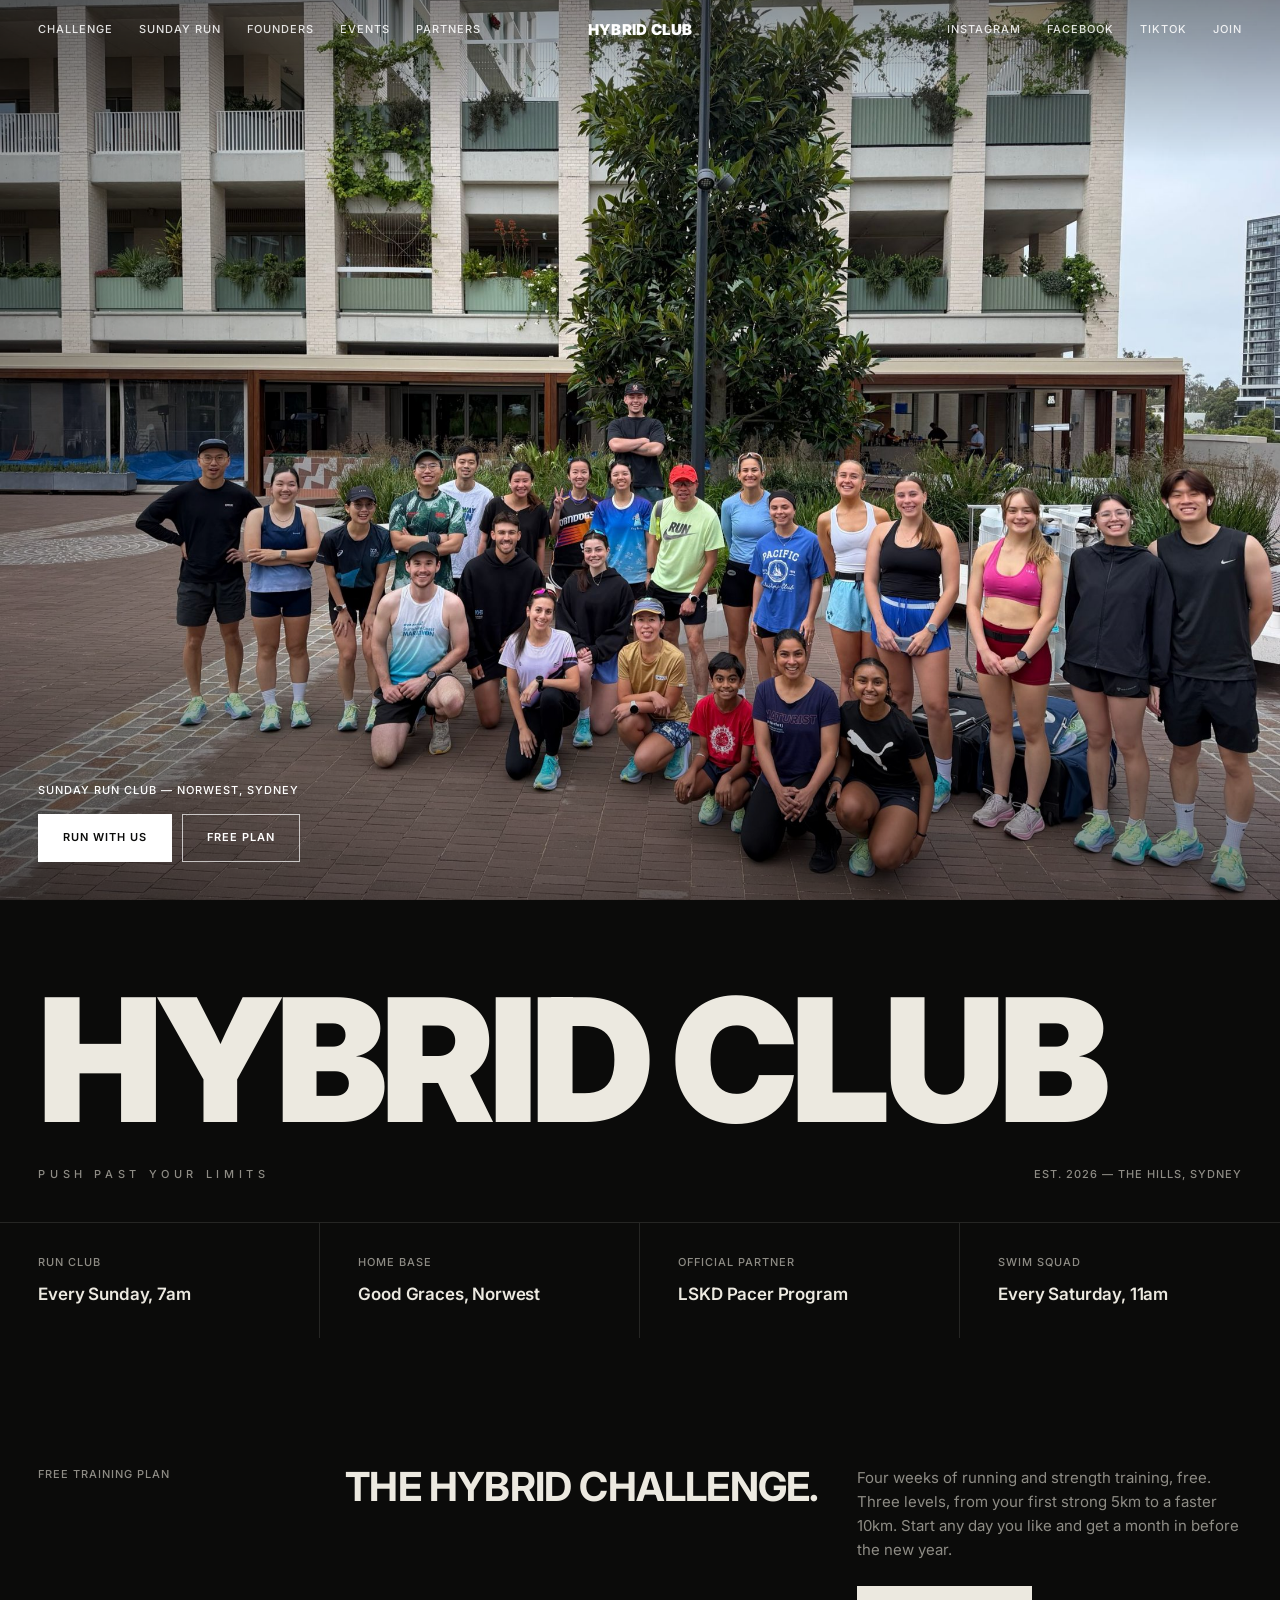
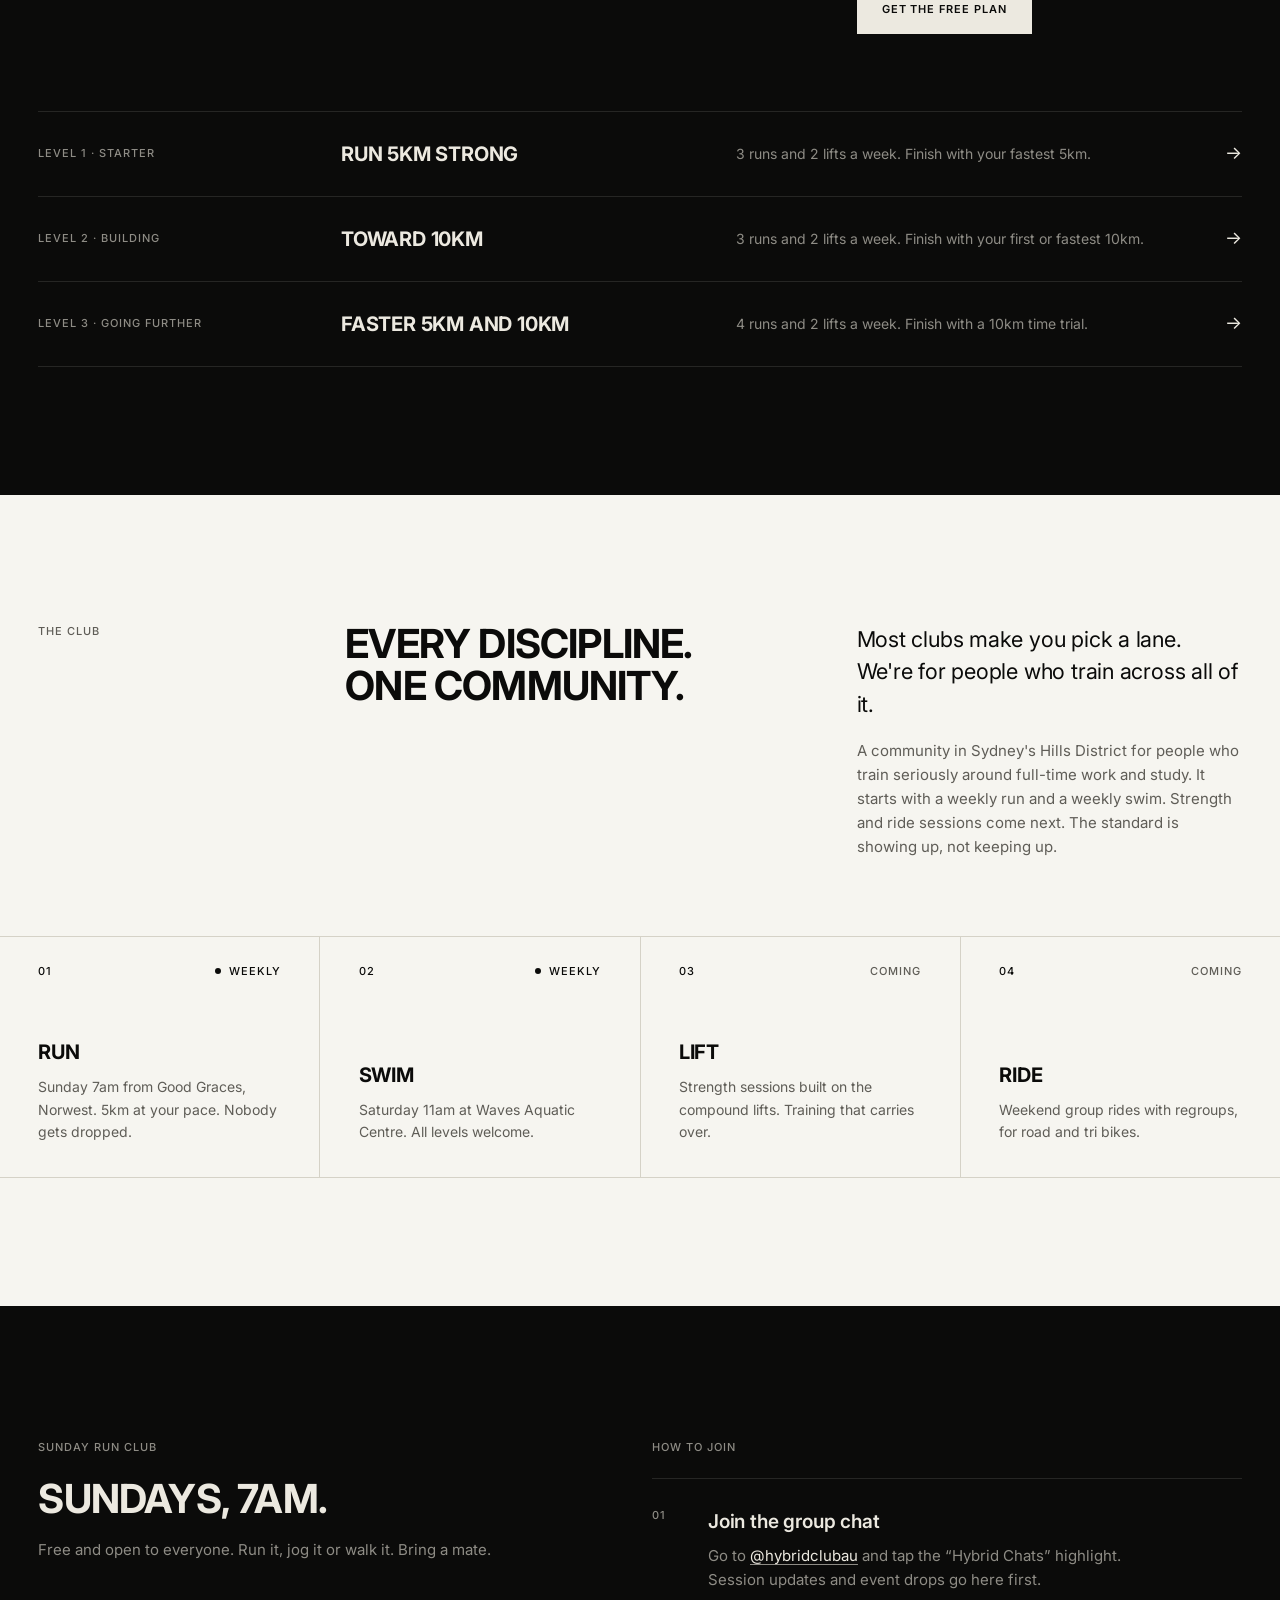
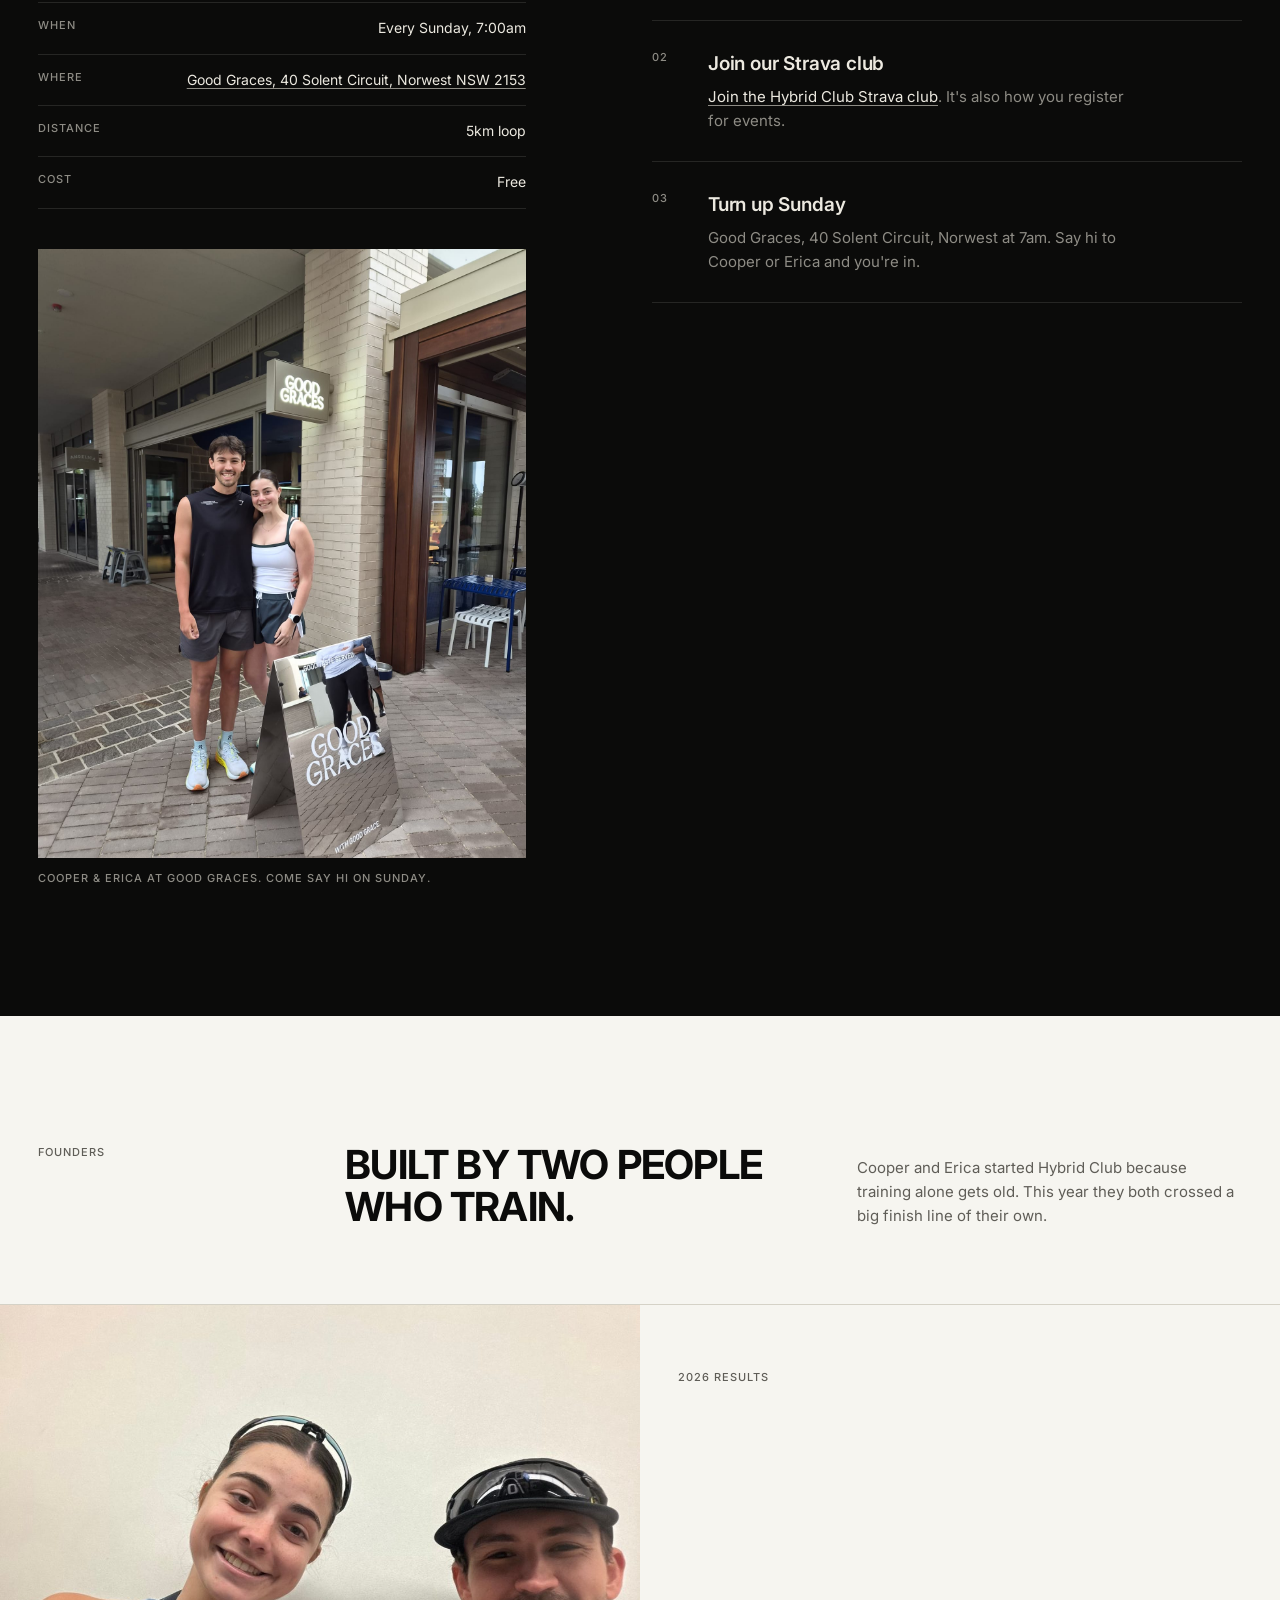
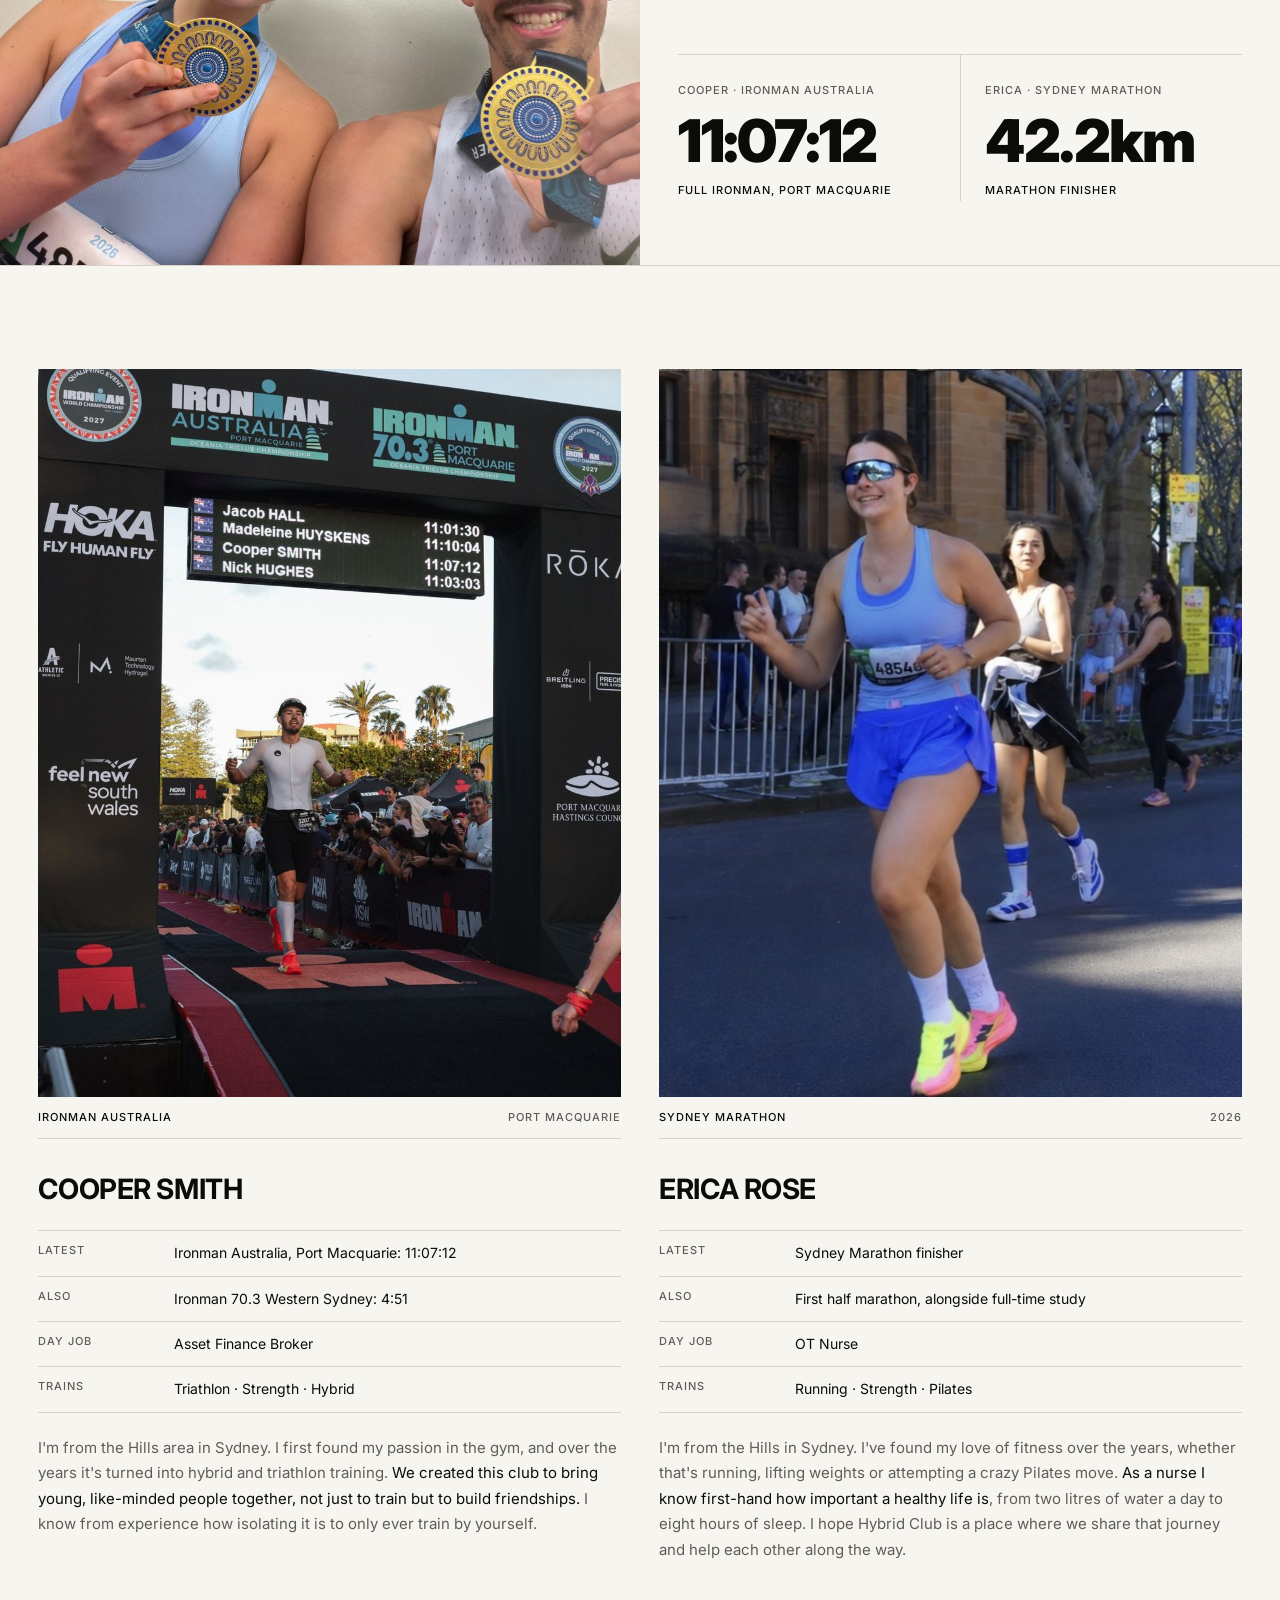
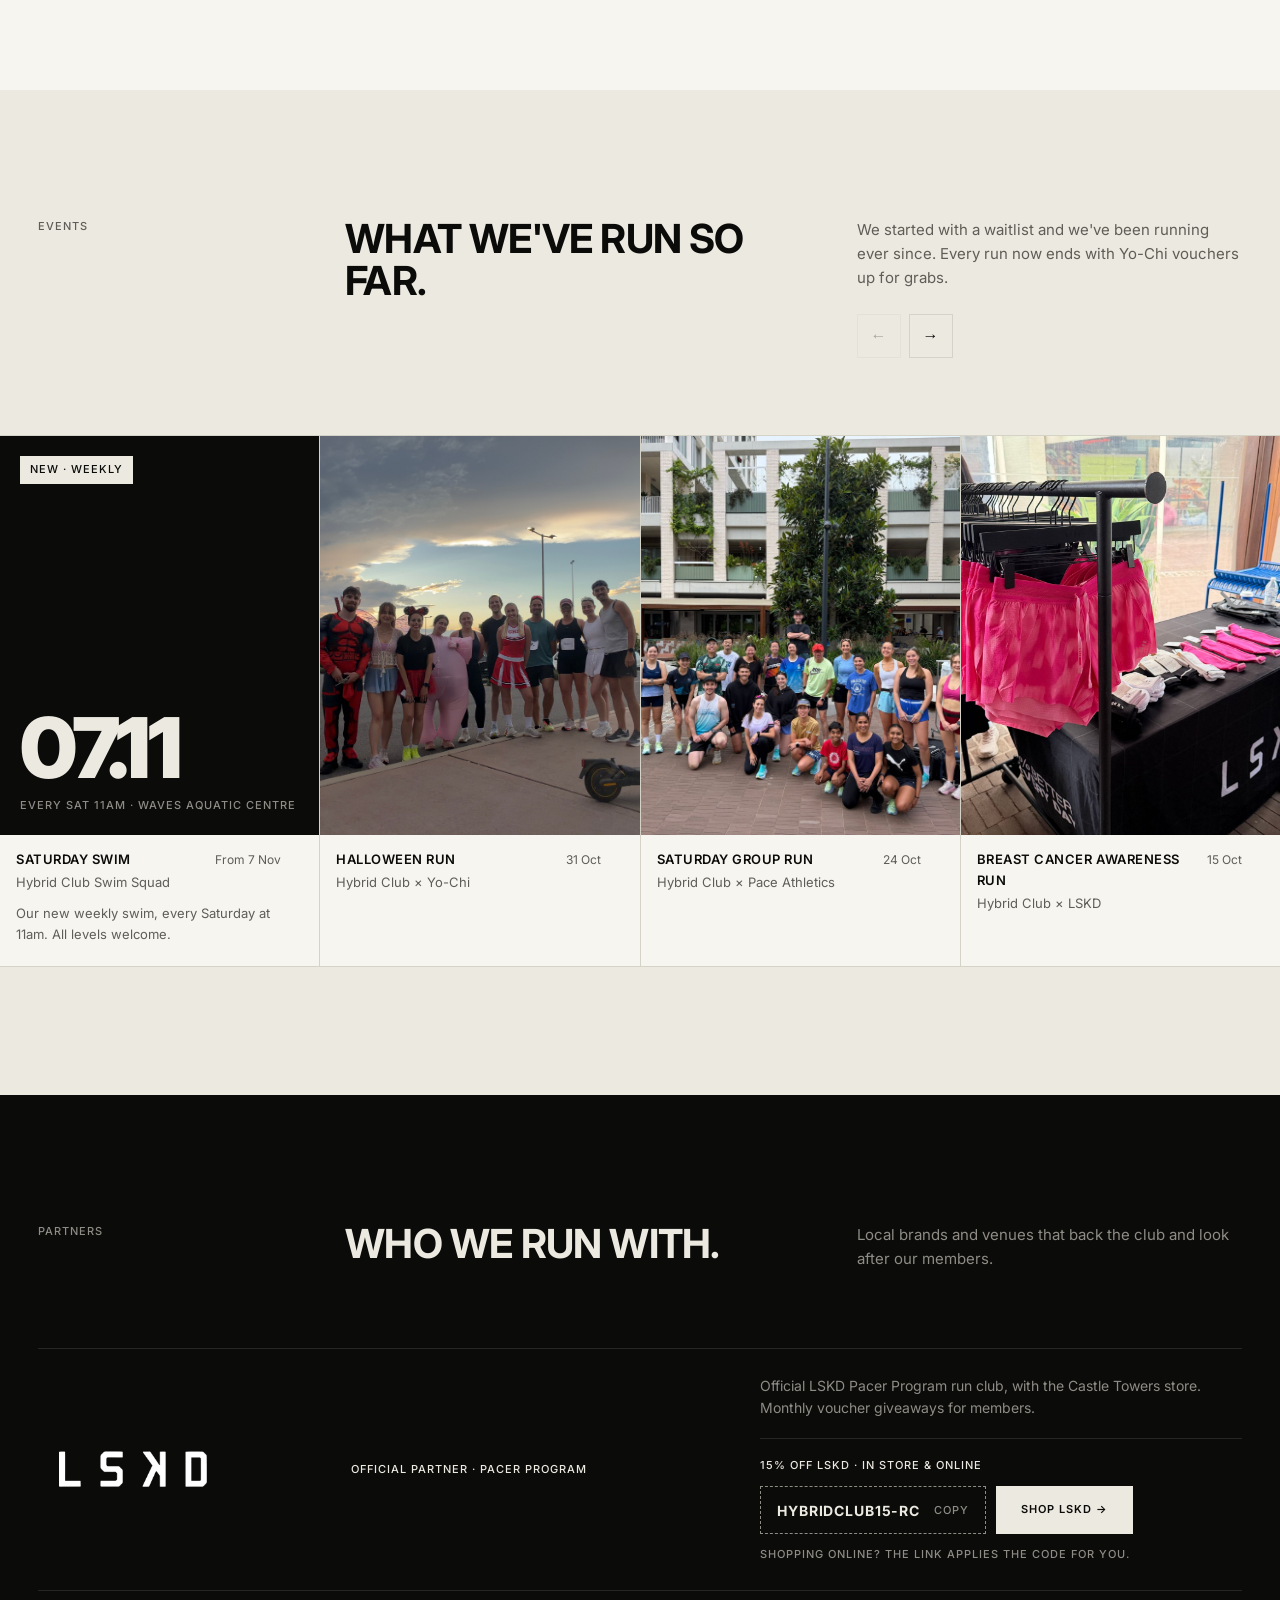
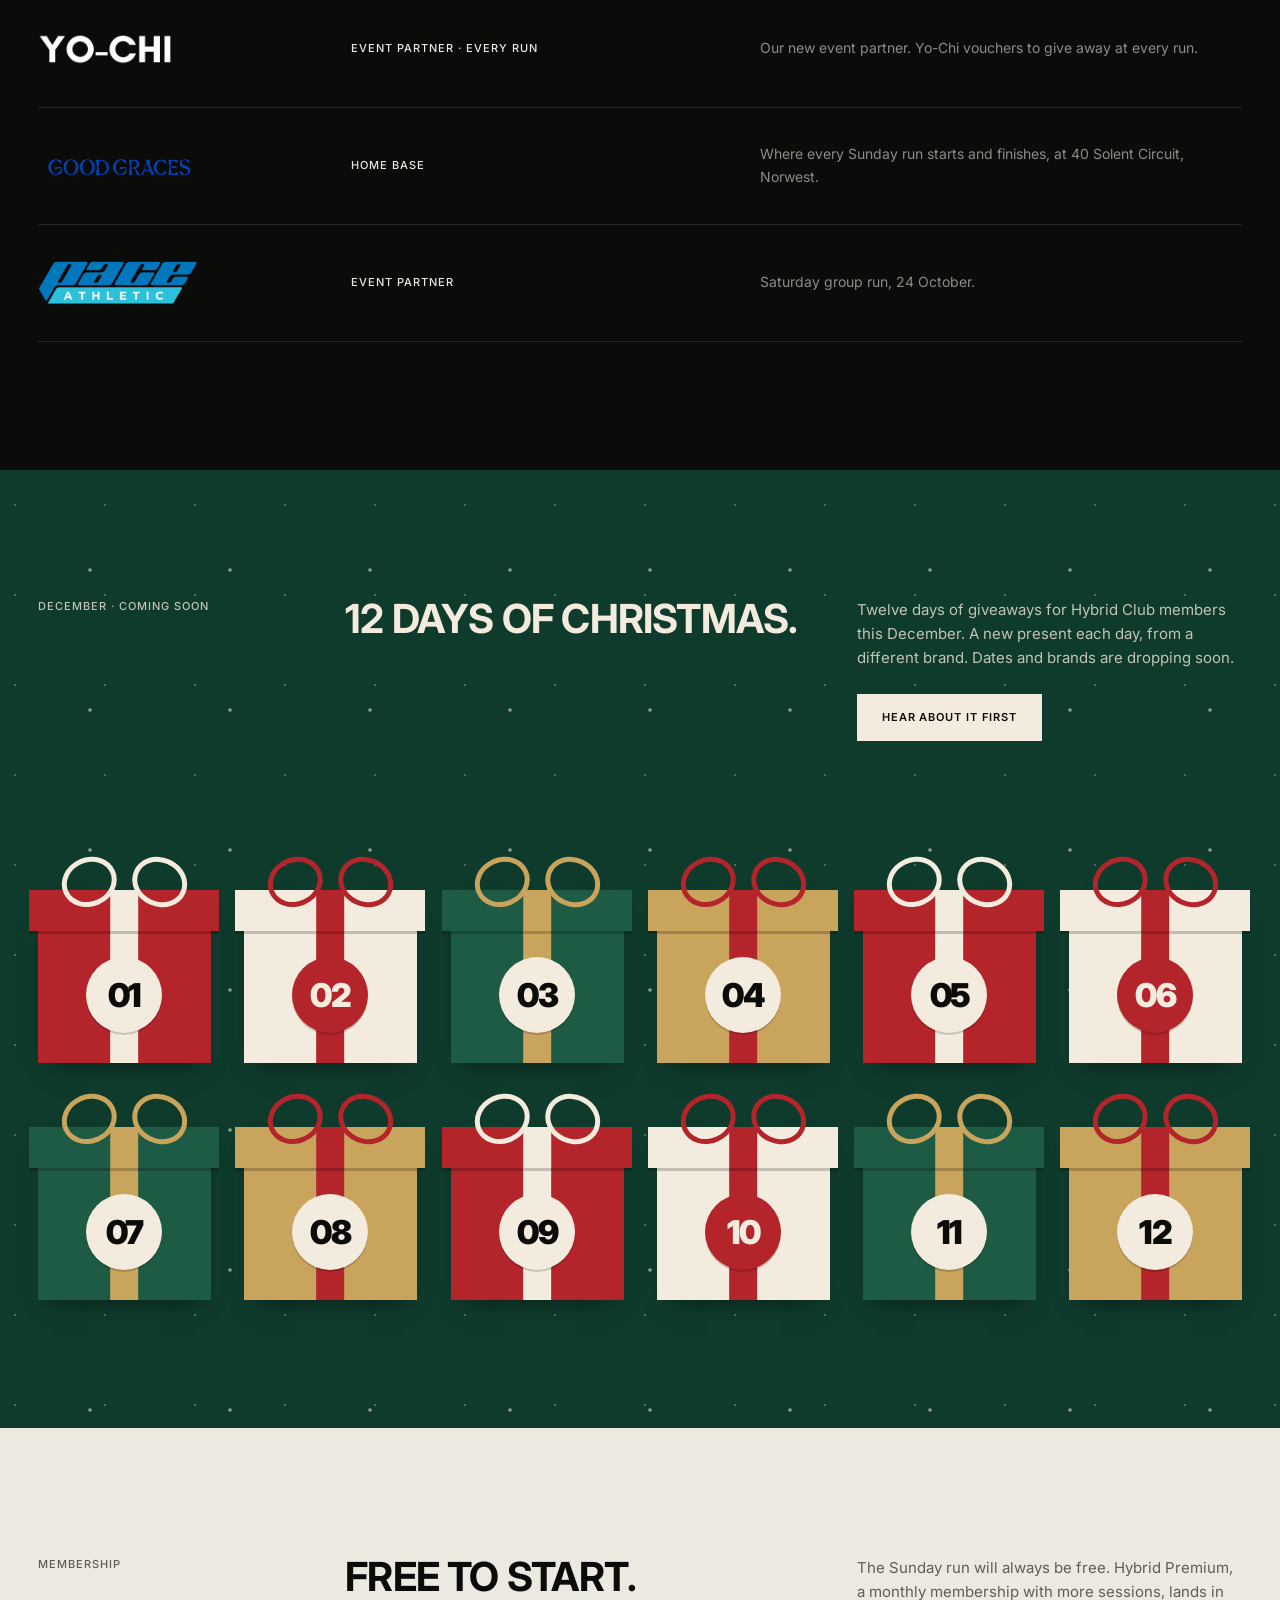
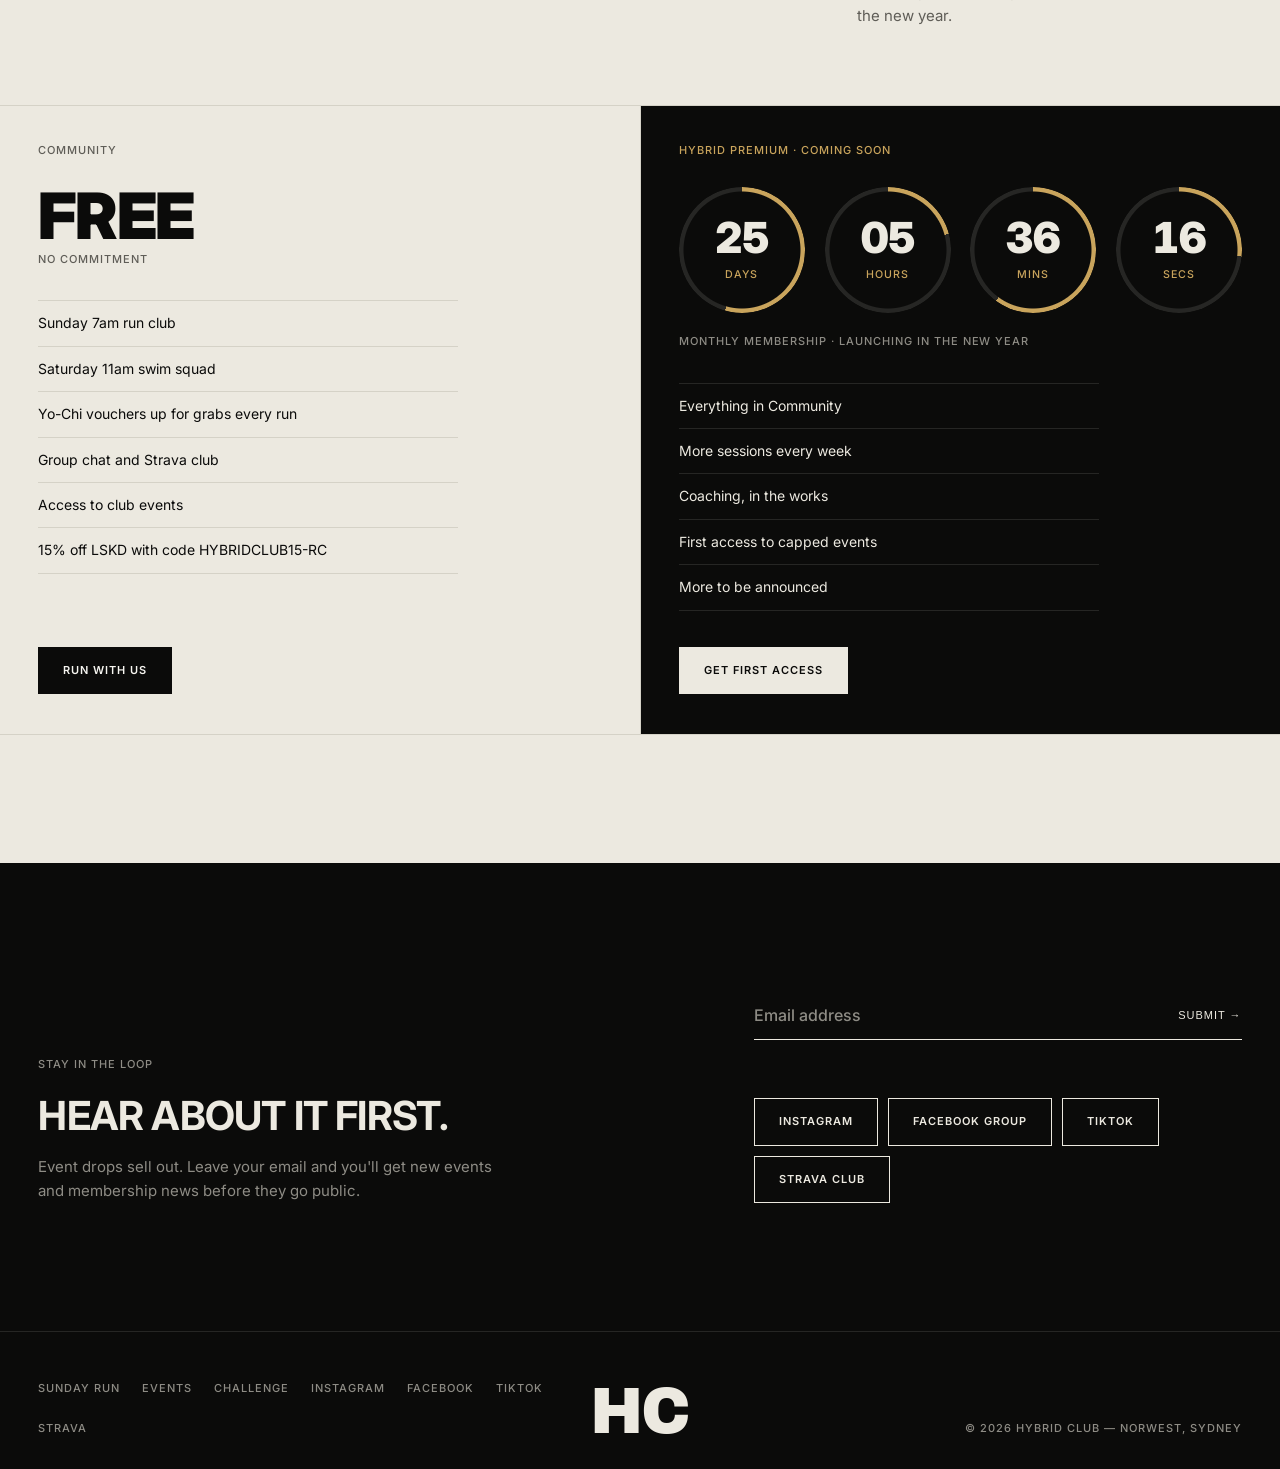
==== commit 9d0844a4: "Christmas presents for the 12 Days section and gold ring countdown for Hybrid Premium Co-Authored-By" ====
--- a/index.html
+++ b/index.html
@@ -307,30 +307,30 @@
   </div>
 </section>
 
-<section id="christmas" class="light">
+<section id="christmas" class="xmas">
   <div class="wrap">
     <div class="head">
       <span class="label muted">December · Coming soon</span>
       <h2>12 Days of Christmas.</h2>
       <div class="side">
-        <p class="copy">Twelve days of giveaways for Hybrid Club members this December, with gifts from a different brand each day. Dates and brands are dropping soon.</p>
-        <a href="#join" class="btn ink" style="margin-top:24px">Hear about it first</a>
-      </div>
-    </div>
-  </div>
-  <div class="days" aria-label="Twelve days of giveaways, coming soon">
-    <div class="day"><span class="label muted">Day</span><b>01</b></div>
-    <div class="day"><span class="label muted">Day</span><b>02</b></div>
-    <div class="day"><span class="label muted">Day</span><b>03</b></div>
-    <div class="day"><span class="label muted">Day</span><b>04</b></div>
-    <div class="day"><span class="label muted">Day</span><b>05</b></div>
-    <div class="day"><span class="label muted">Day</span><b>06</b></div>
-    <div class="day"><span class="label muted">Day</span><b>07</b></div>
-    <div class="day"><span class="label muted">Day</span><b>08</b></div>
-    <div class="day"><span class="label muted">Day</span><b>09</b></div>
-    <div class="day"><span class="label muted">Day</span><b>10</b></div>
-    <div class="day"><span class="label muted">Day</span><b>11</b></div>
-    <div class="day"><span class="label muted">Day</span><b>12</b></div>
+        <p class="copy">Twelve days of giveaways for Hybrid Club members this December. A new present each day, from a different brand. Dates and brands are dropping soon.</p>
+        <a href="#join" class="btn fill" style="margin-top:24px">Hear about it first</a>
+      </div>
+    </div>
+    <div class="gifts" role="img" aria-label="Twelve wrapped presents, one for each day, still to be opened">
+    <div class="gift g-red"><span class="lid"><i></i></span><b>01</b></div>
+    <div class="gift g-cream"><span class="lid"><i></i></span><b>02</b></div>
+    <div class="gift g-pine"><span class="lid"><i></i></span><b>03</b></div>
+    <div class="gift g-gold"><span class="lid"><i></i></span><b>04</b></div>
+    <div class="gift g-red"><span class="lid"><i></i></span><b>05</b></div>
+    <div class="gift g-cream"><span class="lid"><i></i></span><b>06</b></div>
+    <div class="gift g-pine"><span class="lid"><i></i></span><b>07</b></div>
+    <div class="gift g-gold"><span class="lid"><i></i></span><b>08</b></div>
+    <div class="gift g-red"><span class="lid"><i></i></span><b>09</b></div>
+    <div class="gift g-cream"><span class="lid"><i></i></span><b>10</b></div>
+    <div class="gift g-pine"><span class="lid"><i></i></span><b>11</b></div>
+    <div class="gift g-gold"><span class="lid"><i></i></span><b>12</b></div>
+    </div>
   </div>
 </section>
 
@@ -358,12 +358,12 @@
       <a href="#run" class="btn ink">Run with us</a>
     </div>
     <div class="tier dark">
-      <span class="label muted">Hybrid Premium · Coming soon</span>
+      <span class="label gold">Hybrid Premium · Coming soon</span>
       <div class="count" id="count" role="timer" aria-label="Countdown to the new year">
-        <div><b data-u="d">--</b><span class="label muted">Days</span></div>
-        <div><b data-u="h">--</b><span class="label muted">Hours</span></div>
-        <div><b data-u="m">--</b><span class="label muted">Mins</span></div>
-        <div><b data-u="s">--</b><span class="label muted">Secs</span></div>
+        <div class="ring" data-r="d"><b data-u="d">--</b><span class="label">Days</span></div>
+        <div class="ring" data-r="h"><b data-u="h">--</b><span class="label">Hours</span></div>
+        <div class="ring" data-r="m"><b data-u="m">--</b><span class="label">Mins</span></div>
+        <div class="ring" data-r="s"><b data-u="s">--</b><span class="label">Secs</span></div>
       </div>
       <span class="label muted">Monthly membership · Launching in the new year</span>
       <ul>
@@ -452,11 +452,13 @@
   // Hybrid Premium countdown to midnight, 1 January 2027, Sydney time
   (function(){
     const el=document.getElementById('count'); if(!el) return;
-    const end=new Date('2027-01-01T00:00:00+11:00').getTime(), q=u=>el.querySelector('[data-u="'+u+'"]'), p=n=>String(n).padStart(2,'0');
+    const end=new Date('2027-01-01T00:00:00+11:00').getTime(), p=n=>String(n).padStart(2,'0');
+    // each ring drains as its unit runs down (days are measured against 46, the days left at launch of this page)
+    const set=(u,v,max)=>{ el.querySelector('[data-u="'+u+'"]').textContent=p(v); el.querySelector('[data-r="'+u+'"]').style.setProperty('--p',Math.min(1,v/max)); };
     function tick(){
       let t=Math.max(0,end-Date.now())/1000;
-      q('d').textContent=p(Math.floor(t/86400)); q('h').textContent=p(Math.floor(t%86400/3600));
-      q('m').textContent=p(Math.floor(t%3600/60)); q('s').textContent=p(Math.floor(t%60));
+      set('d',Math.floor(t/86400),46); set('h',Math.floor(t%86400/3600),24);
+      set('m',Math.floor(t%3600/60),60); set('s',Math.floor(t%60),60);
     }
     tick(); setInterval(tick,1000);
   })();
--- a/site.css
+++ b/site.css
@@ -225,15 +225,40 @@
   .lv .go{font-size:18px;transition:transform .2s var(--ease)}
   .lv:hover .go{transform:translateX(6px)}
 
-  /* ================= 12 DAYS ================= */
-  .days{display:grid;grid-template-columns:repeat(6,1fr);gap:1px;background:var(--line-l);border-top:1px solid var(--line-l);border-bottom:1px solid var(--line-l)}
-  .day{background:var(--paper);aspect-ratio:1;padding:16px;display:flex;flex-direction:column;justify-content:space-between}
-  .day b{font-weight:900;font-size:clamp(36px,5.4vw,84px);line-height:.85;letter-spacing:-.04em}
+  /* ================= 12 DAYS (the one place the site uses Christmas colour) ================= */
+  .xmas{--pine:#0F3B2D;--pine-l:#1E5B45;--berry:#B3242B;--cream:#F3EBDD;--gold:#C9A45C;
+    background-color:var(--pine);color:var(--cream);
+    background-image:radial-gradient(circle,rgba(243,235,221,.5) 1.5px,transparent 2px),radial-gradient(circle,rgba(243,235,221,.28) 1px,transparent 1.5px);
+    background-size:140px 140px,90px 90px;background-position:20px 30px,60px 80px}
+  .xmas .muted,.xmas p.copy{color:rgba(243,235,221,.78)}
+  .xmas .btn.fill{background:var(--cream);border-color:var(--cream)}
+  .xmas .btn.fill:hover{background:transparent;color:var(--cream)}
+  .gifts{display:grid;grid-template-columns:repeat(6,1fr);gap:clamp(40px,5vw,72px) clamp(16px,2.6vw,40px);padding-top:6%}
+  .gift{position:relative;aspect-ratio:1;background:var(--box);display:grid;place-items:center;container-type:inline-size;box-shadow:0 14px 24px -14px rgba(0,0,0,.55)}
+  .gift::after{content:"";position:absolute;top:0;bottom:0;left:50%;width:16%;transform:translateX(-50%);background:var(--rib)}
+  .gift .lid{position:absolute;z-index:2;top:0;left:-5%;right:-5%;height:24%;background:var(--box);box-shadow:0 3px 0 rgba(0,0,0,.2);transform-origin:10% 100%;transition:transform .25s var(--ease)}
+  .gift .lid i{position:absolute;top:0;bottom:0;left:50%;width:14.5%;transform:translateX(-50%);background:var(--rib)}
+  .gift .lid::before,.gift .lid::after{content:"";position:absolute;bottom:92%;width:24%;height:95%;border:3.2cqi solid var(--rib);border-radius:50%}
+  .gift .lid::before{right:50%;transform:rotate(-24deg);transform-origin:100% 100%}
+  .gift .lid::after{left:50%;transform:rotate(24deg);transform-origin:0 100%}
+  .gift b{position:relative;z-index:3;margin-top:22%;width:44cqi;aspect-ratio:1;border-radius:50%;background:var(--cream);color:#0B0B0A;display:grid;place-items:center;font-weight:900;font-size:19cqi;letter-spacing:-.04em;box-shadow:0 2px 0 rgba(0,0,0,.18)}
+  .gift:hover .lid{transform:translateY(-14%) rotate(-5deg)}
+  .g-red{--box:var(--berry);--rib:var(--cream)}
+  .g-cream{--box:var(--cream);--rib:var(--berry)}
+  .g-cream b{background:var(--berry);color:var(--cream)}
+  .g-pine{--box:var(--pine-l);--rib:var(--gold)}
+  .g-gold{--box:var(--gold);--rib:var(--berry)}
 
   /* ================= PREMIUM COUNTDOWN ================= */
-  .count{display:flex;gap:clamp(18px,2.6vw,36px);margin:28px 0 14px}
-  .count b{display:block;font-weight:900;font-size:clamp(40px,4.8vw,70px);line-height:.9;letter-spacing:-.03em;font-variant-numeric:tabular-nums}
-  .count span{display:block;margin-top:10px}
+  .gold{color:#C9A45C}
+  .count{display:grid;grid-template-columns:repeat(4,minmax(0,128px));gap:clamp(10px,1.6vw,20px);margin:28px 0 20px}
+  .ring{--p:1;position:relative;aspect-ratio:1;display:flex;flex-direction:column;align-items:center;justify-content:center;container-type:inline-size}
+  .ring::before{content:"";position:absolute;inset:0;border-radius:50%;
+    background:conic-gradient(#C9A45C calc(var(--p)*360deg),var(--line-d) 0);
+    -webkit-mask:radial-gradient(farthest-side,transparent calc(100% - 5px),#000 calc(100% - 4px));
+            mask:radial-gradient(farthest-side,transparent calc(100% - 5px),#000 calc(100% - 4px))}
+  .ring b{font-weight:900;font-size:34cqi;line-height:1;letter-spacing:-.03em;font-variant-numeric:tabular-nums}
+  .ring span{margin-top:5cqi;font-size:max(8px,8.5cqi);color:#C9A45C}
 
   /* ================= CHALLENGE PAGE ================= */
   .ch-hero{padding:calc(60px + clamp(48px,7vw,96px)) 0 clamp(48px,6vw,80px);border-bottom:1px solid var(--line-d)}
@@ -331,8 +356,7 @@
   }
   @media(max-width:560px){
     .carousel{grid-auto-columns:82%}
-    .days{grid-template-columns:repeat(3,1fr)}
-    .day{padding:12px}
+    .gifts{grid-template-columns:repeat(3,1fr);gap:44px 22px;padding-top:10%}
     .opts{grid-template-columns:1fr}
     .tiles{grid-template-columns:1fr}
     .tile{min-height:0}
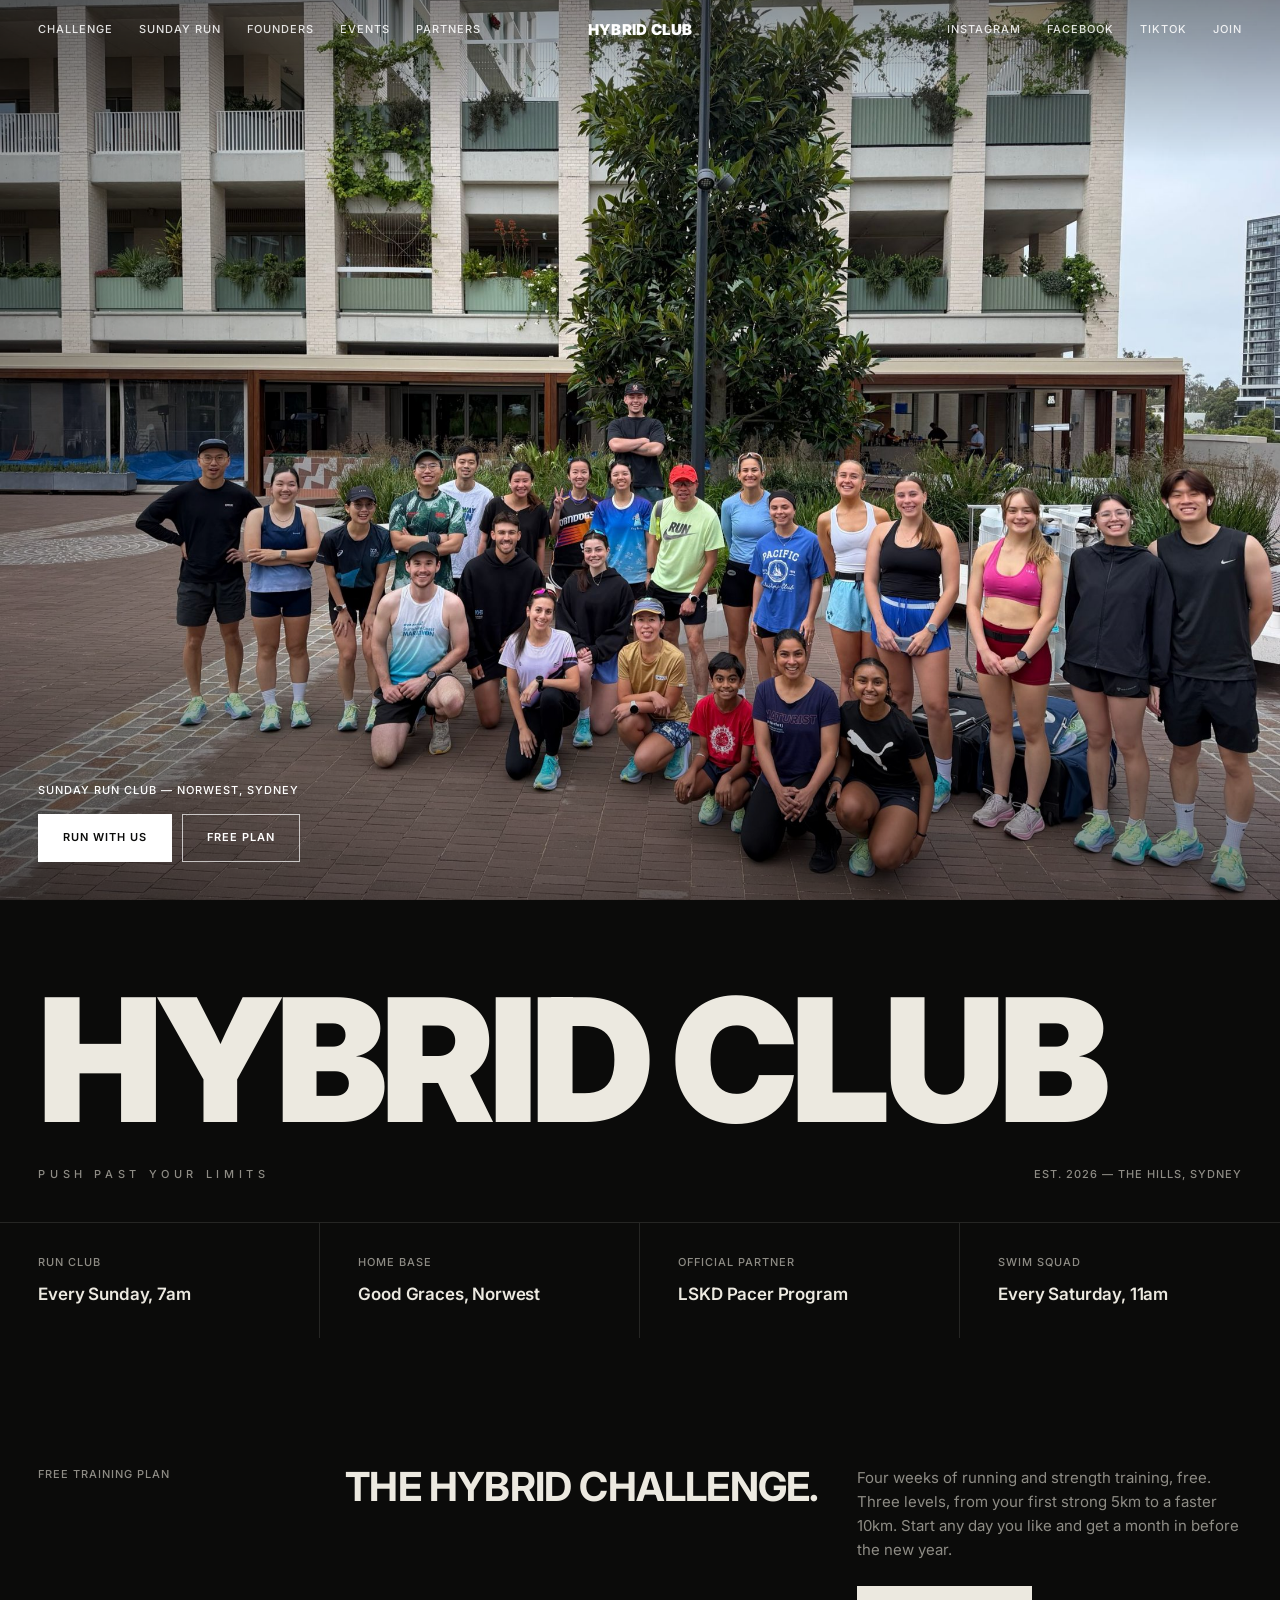
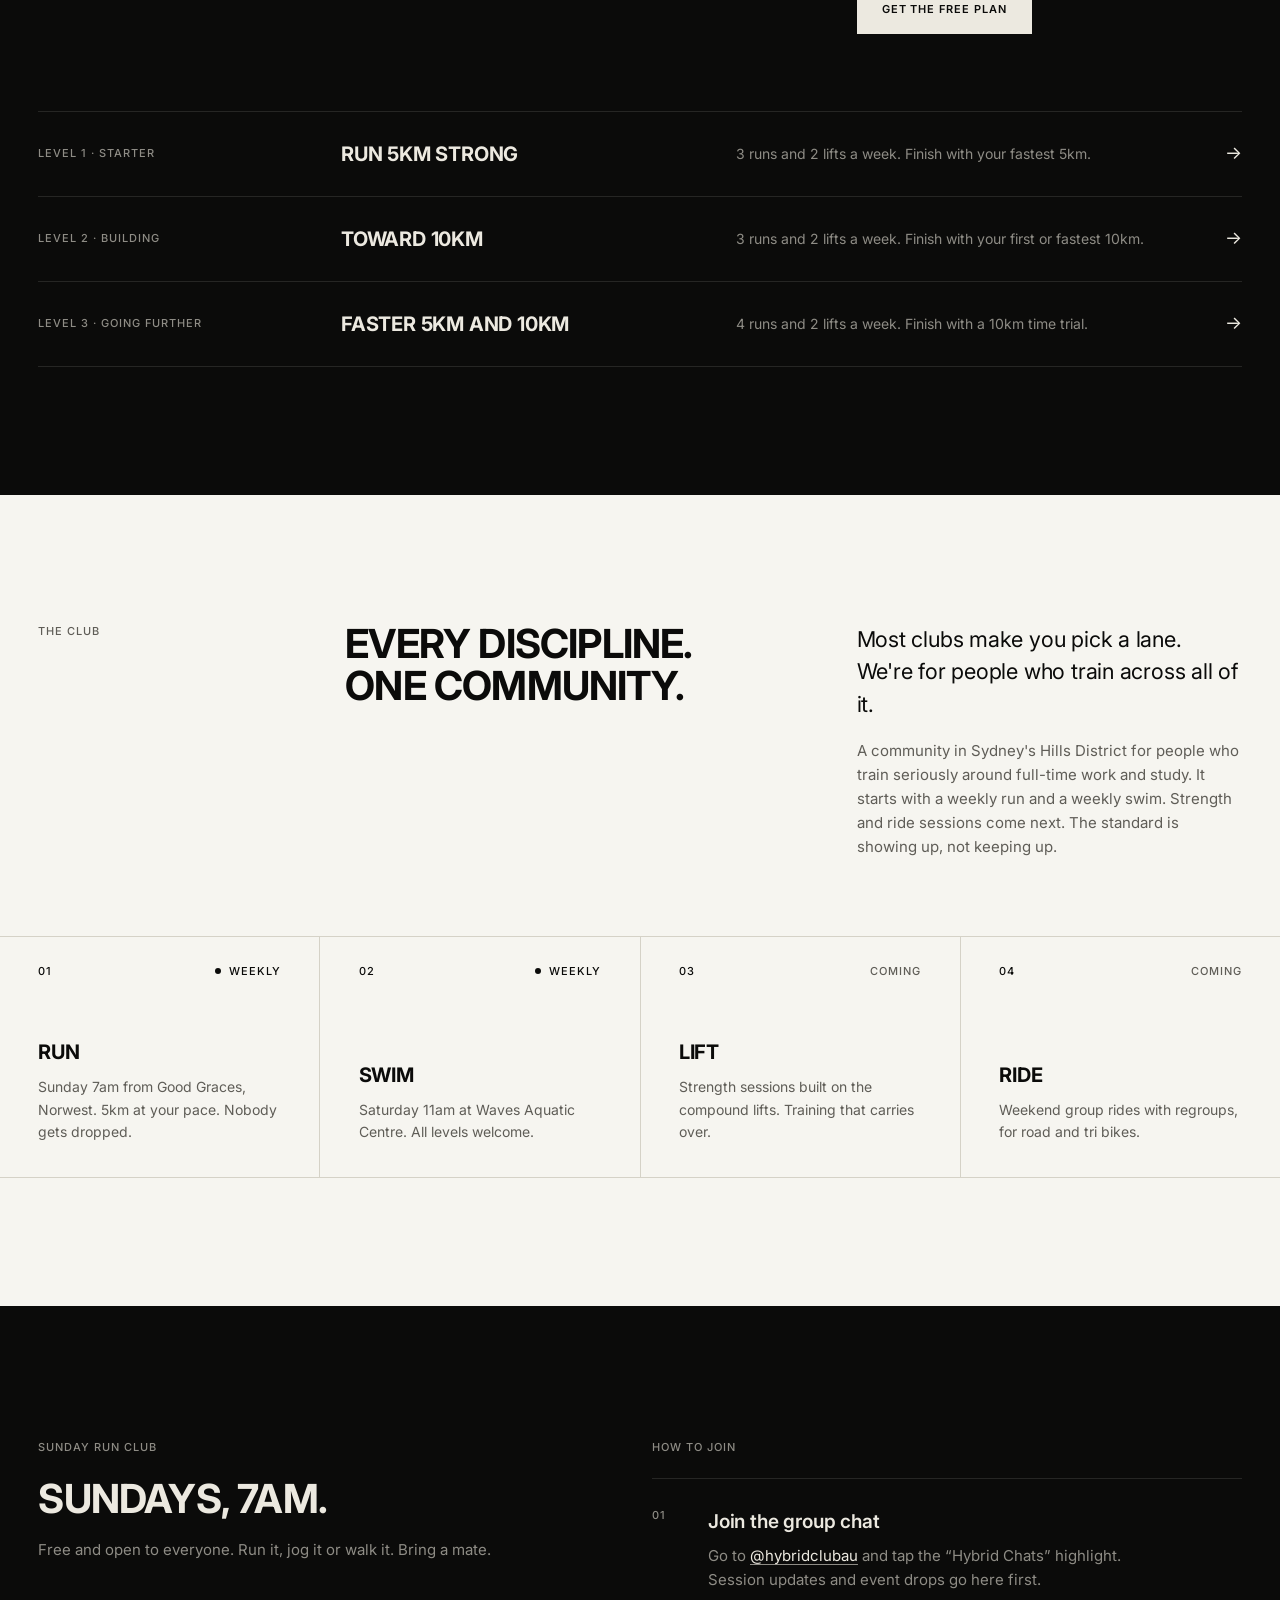
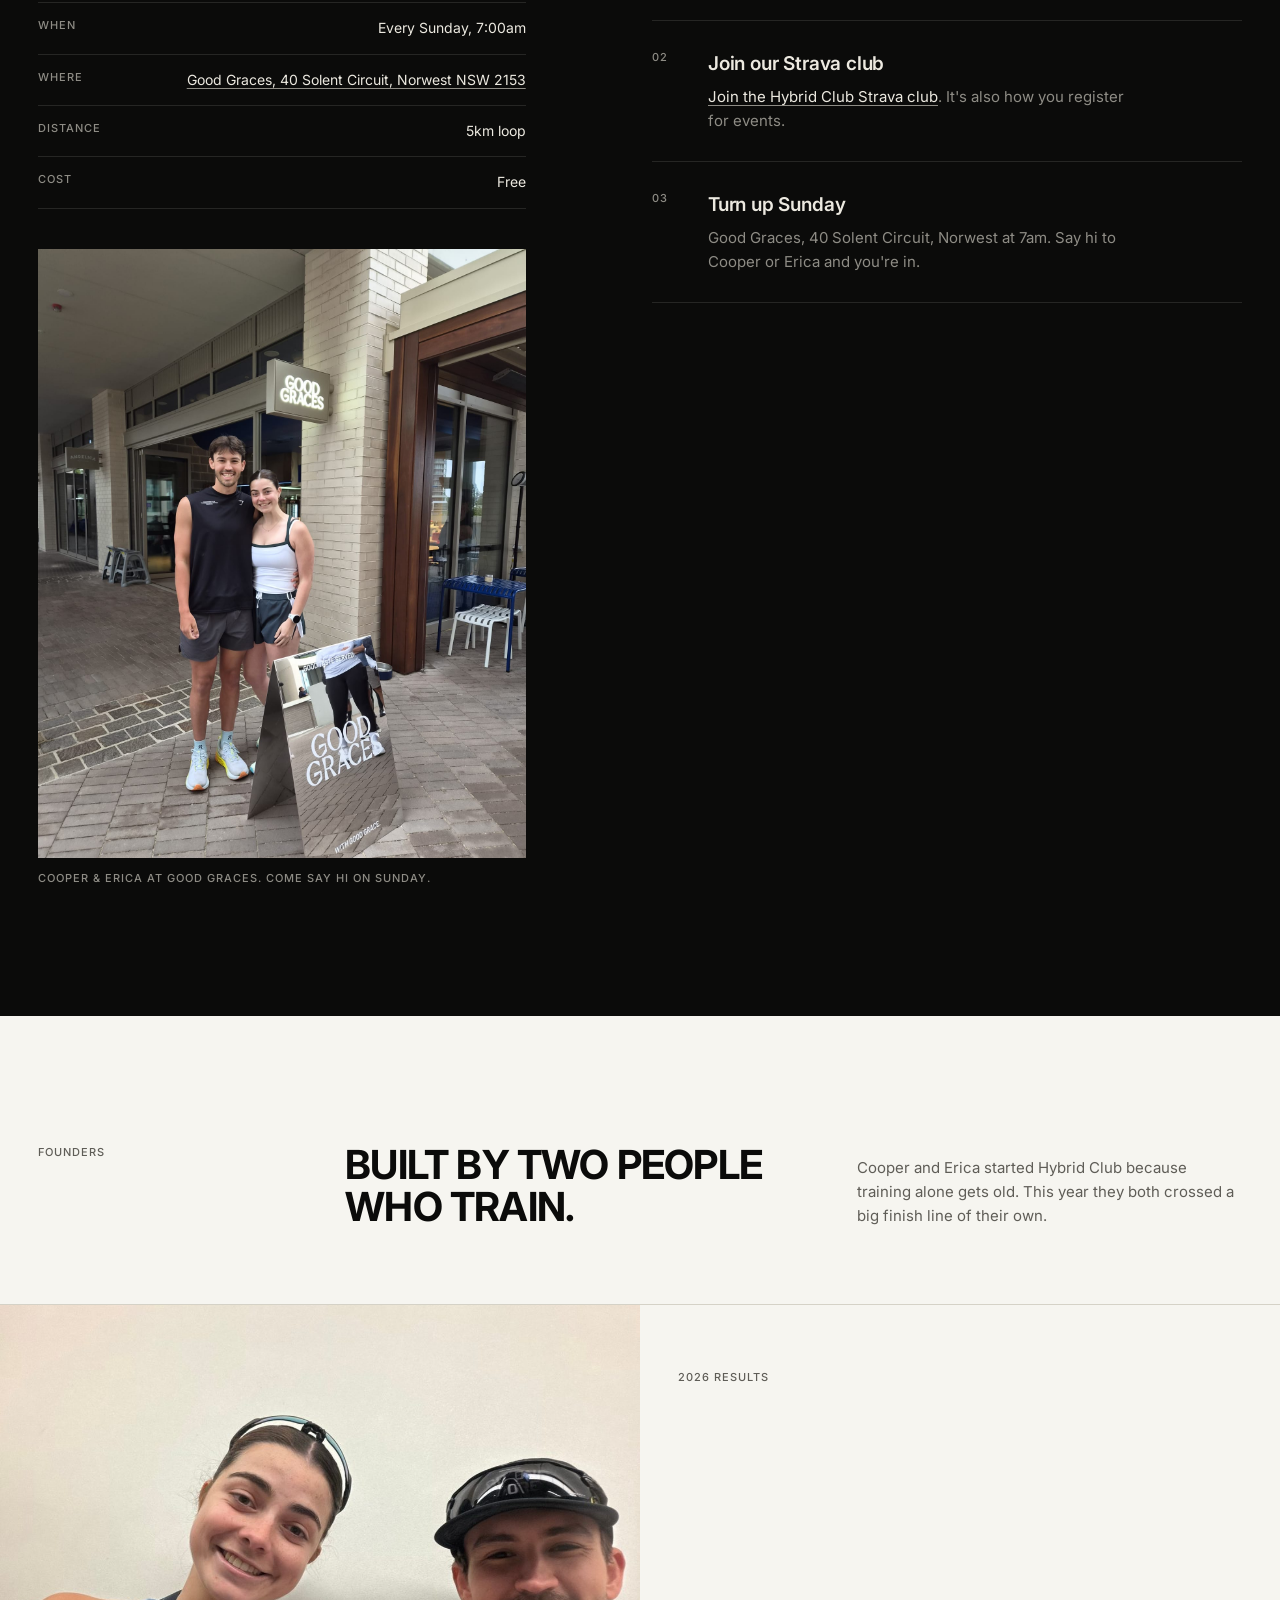
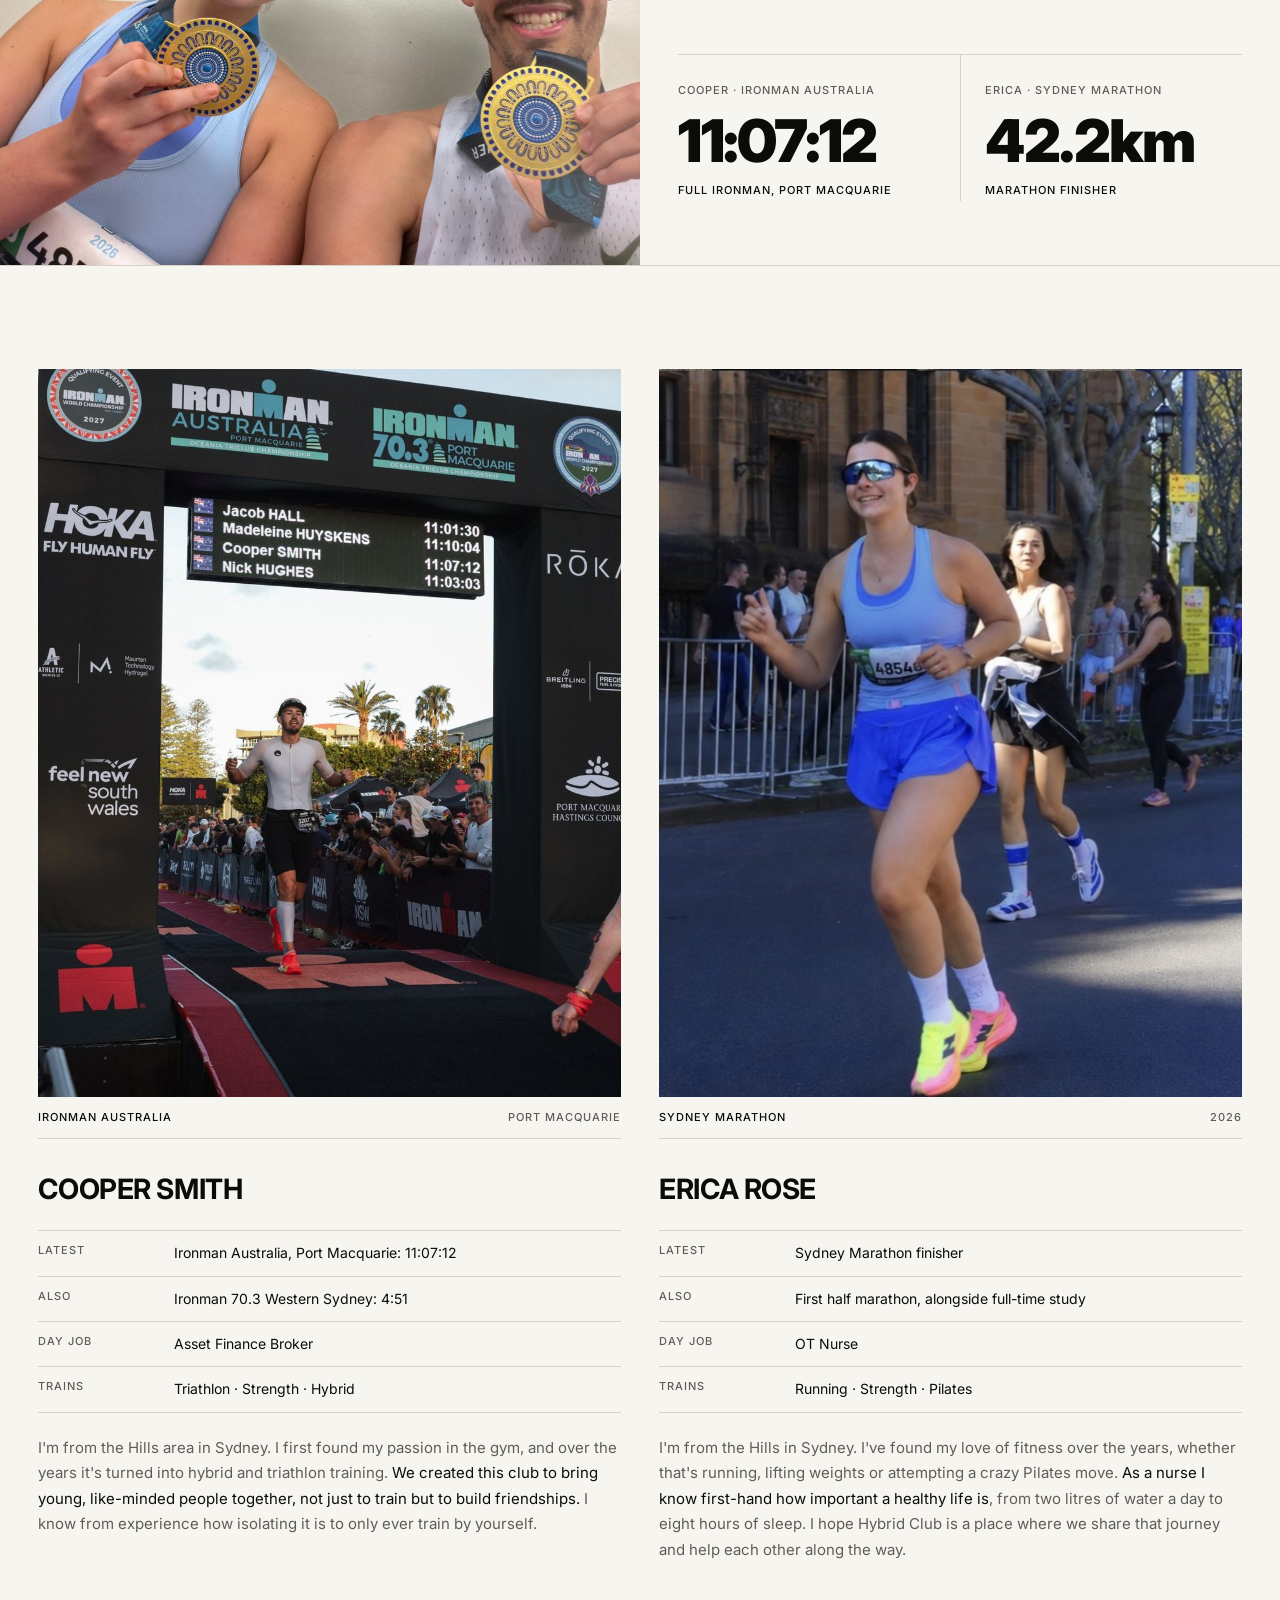
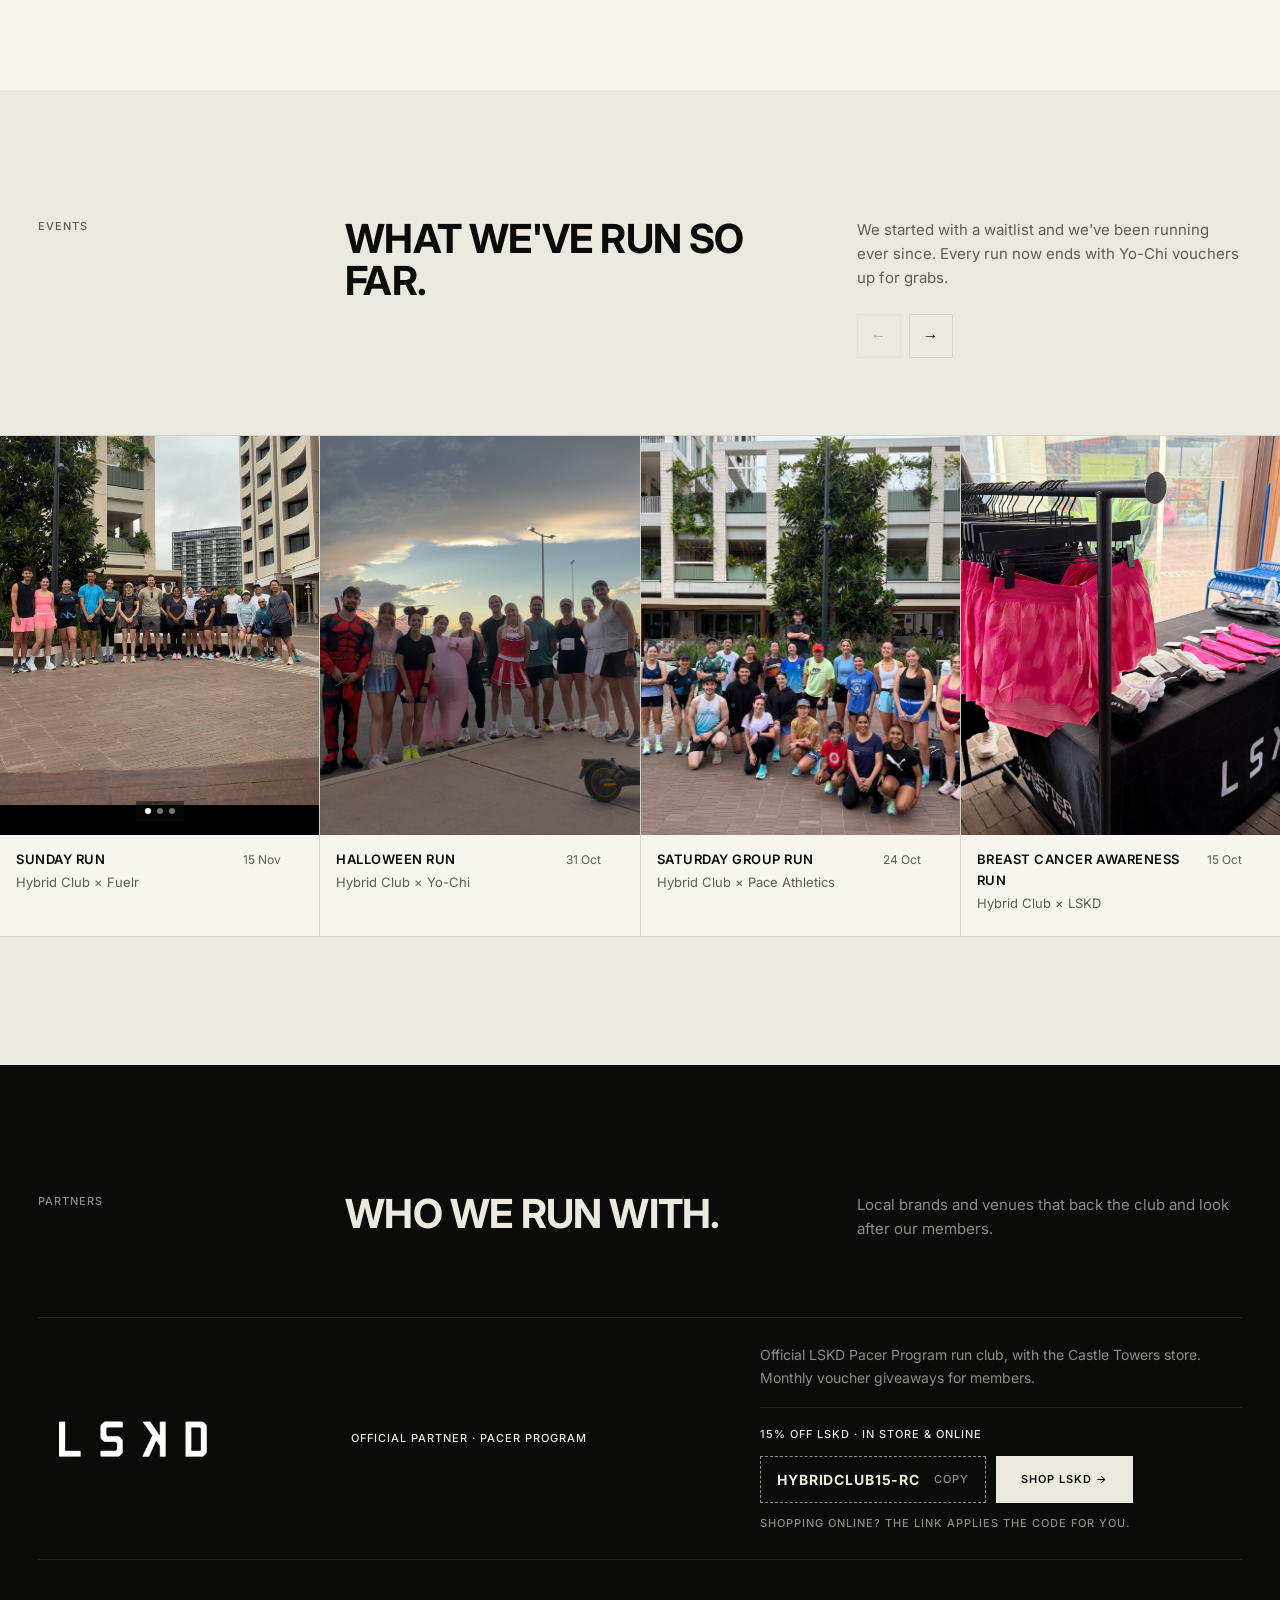
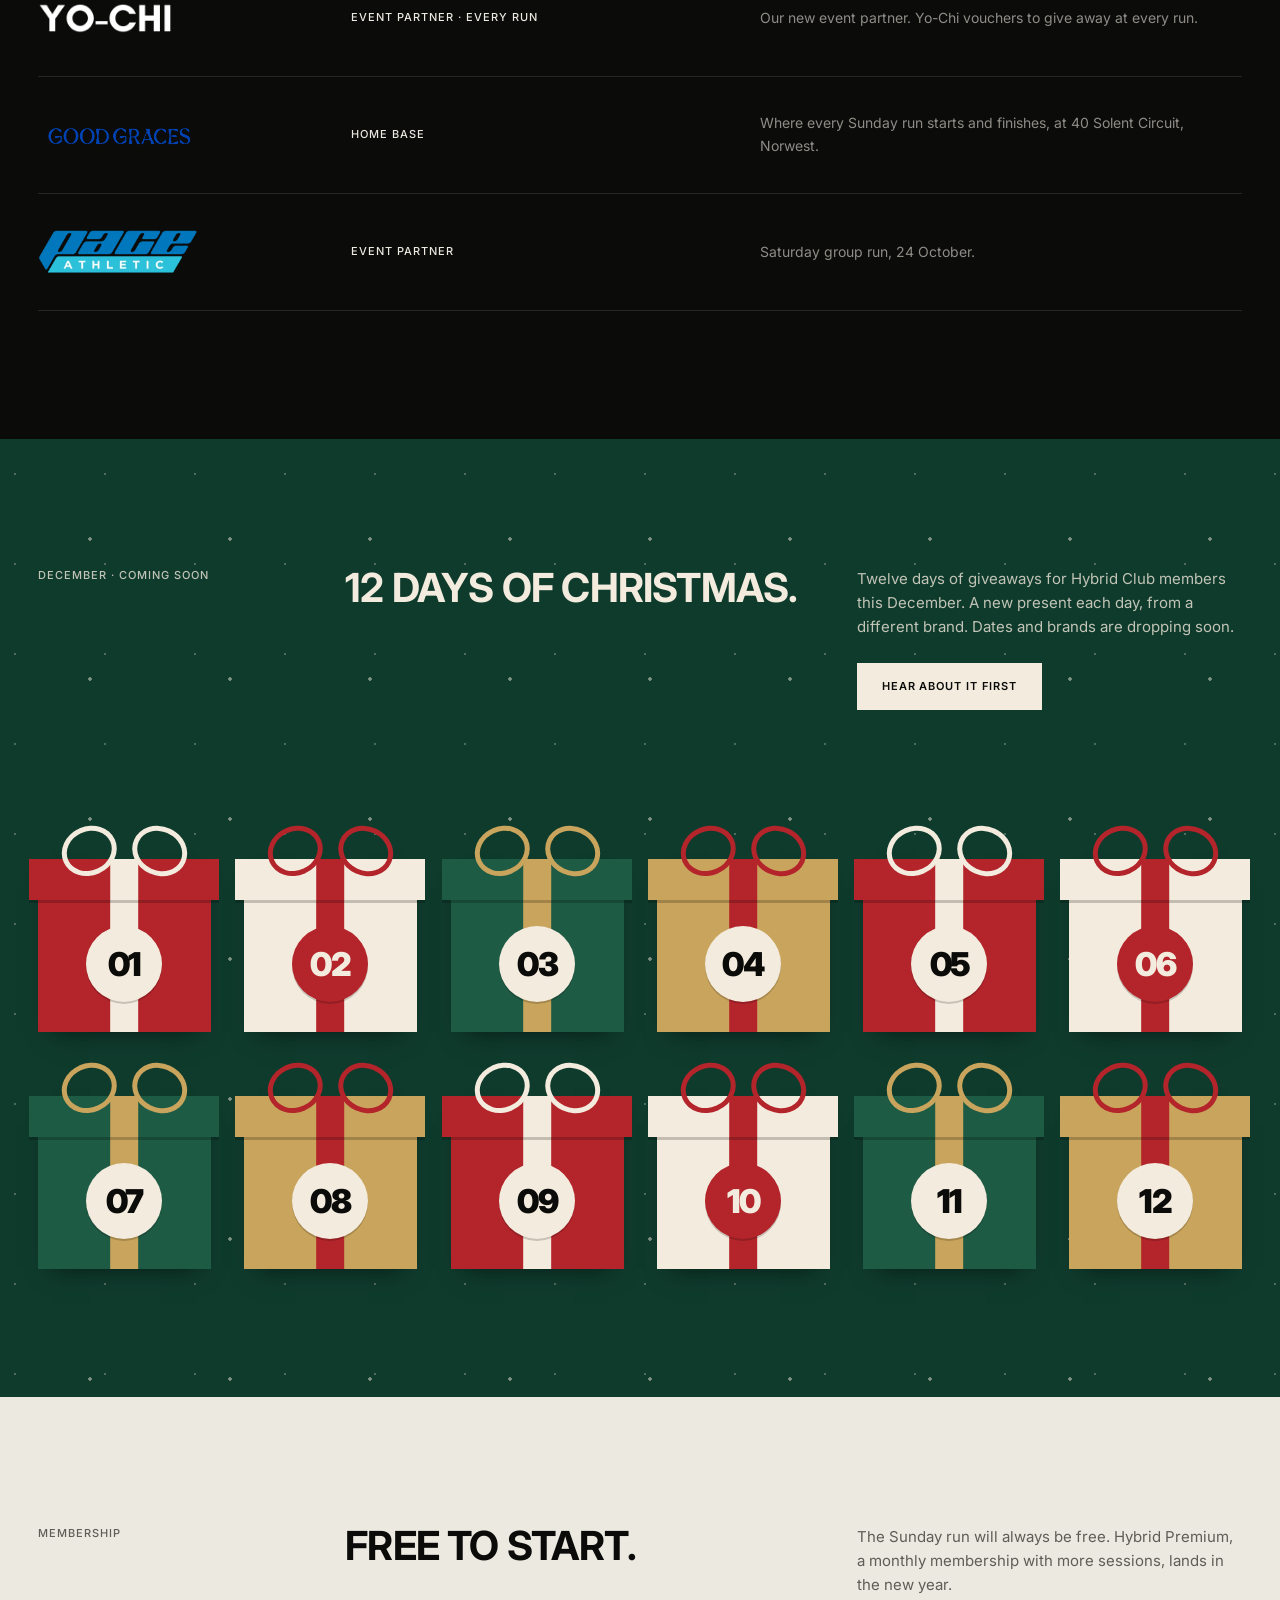
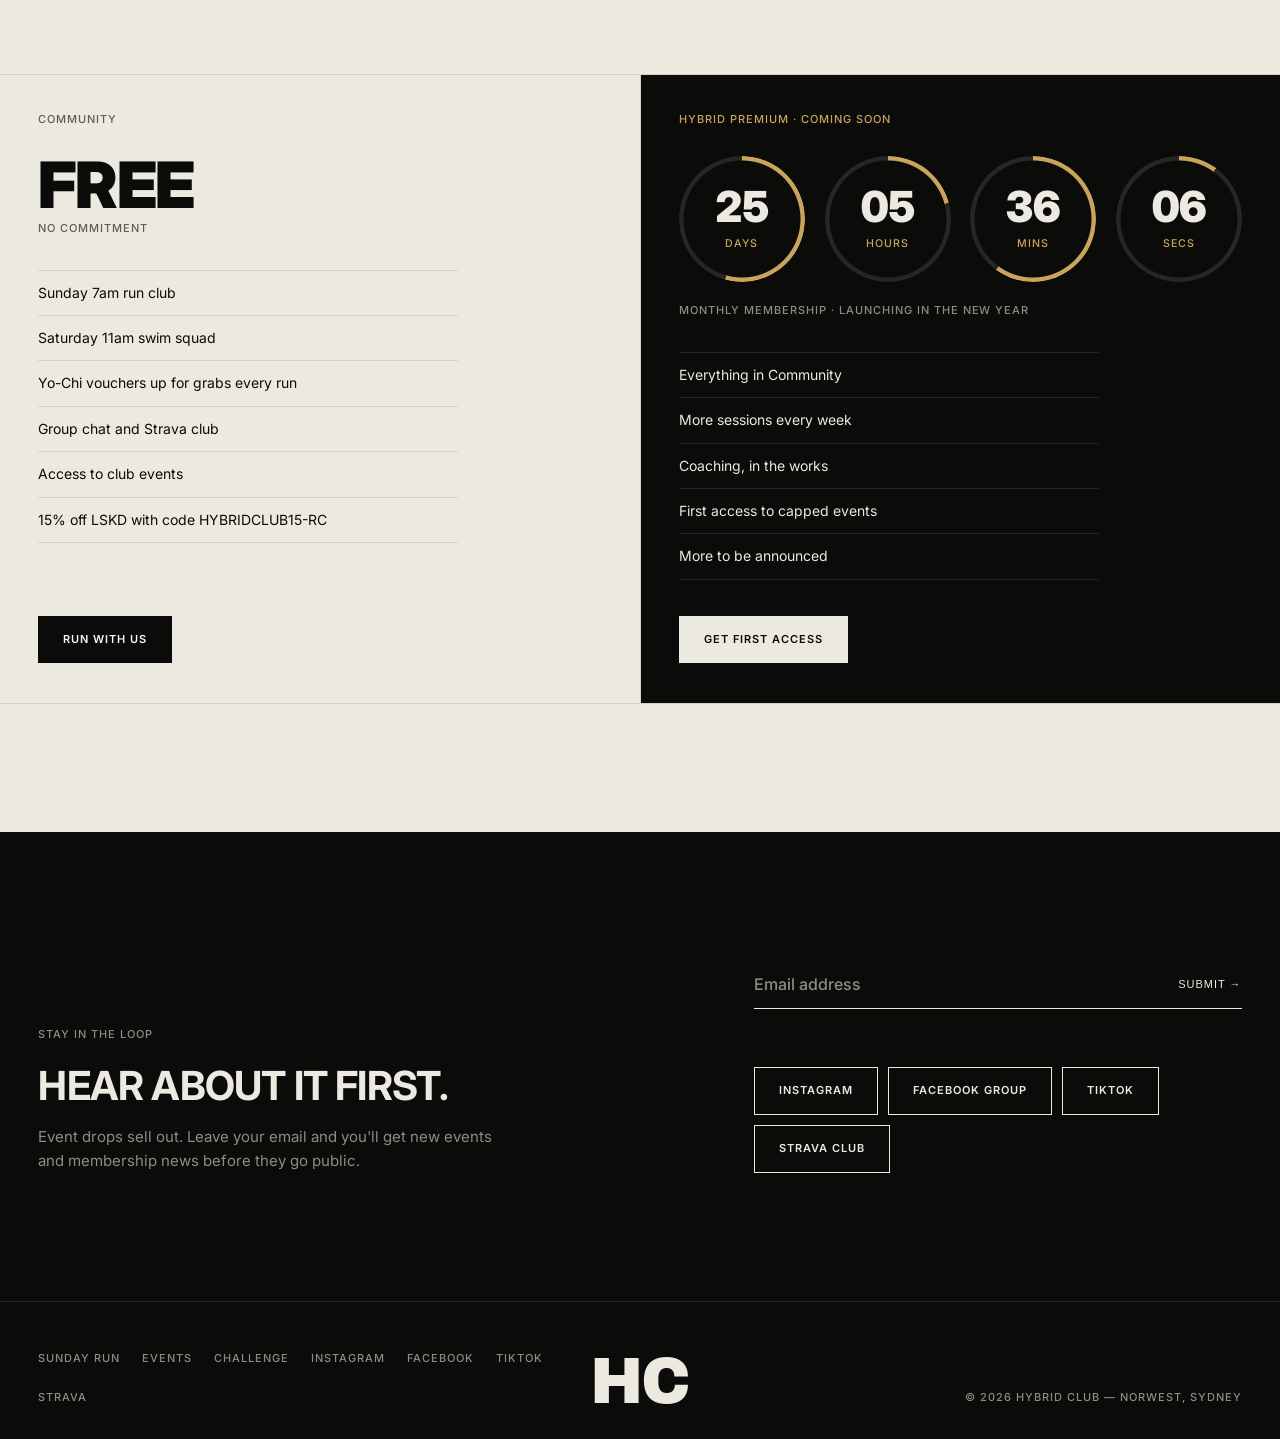
==== commit 82e54856: "Add Hybrid Club x Fuelr Sunday run (15 Nov) with three photos; remove swim event card Co-Authored-By" ====
--- a/index.html
+++ b/index.html
@@ -240,15 +240,15 @@
 
   <div class="carousel" id="carousel" tabindex="0" aria-label="Hybrid Club events">
     <article class="card">
-      <div class="card-media card-type">
-        <span class="pill label">New · Weekly</span>
-        <span class="big">07.11</span>
-        <span class="sub label">Every Sat 11am · Waves Aquatic Centre</span>
+      <div class="card-media slides" id="fuelrSlides">
+        <img class="on" src="images/fuelr-group.jpg" alt="The group at the Hybrid Club x Fuelr Sunday run" loading="lazy">
+        <img src="images/fuelr-erica.jpg" alt="Erica holding a Fuelr energy gel" loading="lazy">
+        <img src="images/fuelr-cooper.jpg" alt="Cooper holding a Fuelr energy gel" loading="lazy">
+        <button type="button" class="slide-next" aria-label="Next photo"><span class="dots" aria-hidden="true"><i class="on"></i><i></i><i></i></span></button>
       </div>
       <div class="card-info">
-        <div class="r1"><h3>Saturday Swim</h3><span class="date">From 7 Nov</span></div>
-        <p class="with">Hybrid Club Swim Squad</p>
-        <p class="note">Our new weekly swim, every Saturday at 11am. All levels welcome.</p>
+        <div class="r1"><h3>Sunday Run</h3><span class="date">15 Nov</span></div>
+        <p class="with">Hybrid Club × Fuelr</p>
       </div>
     </article>
     <article class="card">
@@ -462,6 +462,15 @@
     }
     tick(); setInterval(tick,1000);
   })();
+  // Fuelr card: three photos, tap to change, slow auto-rotate
+  (function(){
+    const box=document.getElementById('fuelrSlides'); if(!box) return;
+    const imgs=box.querySelectorAll('img'), dots=box.querySelectorAll('.dots i'); let i=0, timer;
+    const show=n=>{ i=(n+imgs.length)%imgs.length; imgs.forEach((im,k)=>im.classList.toggle('on',k===i)); dots.forEach((d,k)=>d.classList.toggle('on',k===i)); };
+    const auto=()=>{ if(matchMedia('(prefers-reduced-motion:reduce)').matches) return; clearInterval(timer); timer=setInterval(()=>show(i+1),4000); };
+    box.querySelector('.slide-next').addEventListener('click',()=>{ show(i+1); auto(); });
+    auto();
+  })();
   // LSKD code copy
   (function(){
     const b=document.getElementById('lskdCode'); if(!b) return;
--- a/site.css
+++ b/site.css
@@ -169,6 +169,15 @@
   .card-info .date{font-size:12px;color:var(--stone-d);white-space:nowrap}
   .card-info .with{font-size:13px;color:var(--stone-d);margin-top:2px}
   .card-info .note{font-size:13px;color:var(--stone-d);margin-top:10px}
+
+  .slides{position:relative}
+  .slides img{position:absolute;inset:0;opacity:0;transition:opacity .5s var(--ease),transform .6s var(--ease)}
+  .slides img.on{opacity:1}
+  .slide-next{position:absolute;inset:0;z-index:2;background:transparent;border:none;cursor:pointer;display:flex;align-items:flex-end;justify-content:center;padding-bottom:14px}
+  .slide-next:focus-visible{outline:2px solid var(--white);outline-offset:-4px}
+  .dots{display:flex;gap:6px;padding:7px 9px;background:rgba(11,11,10,.55)}
+  .dots i{width:6px;height:6px;border-radius:50%;background:rgba(255,255,255,.45)}
+  .dots i.on{background:var(--white)}
 
   /* ================= PARTNERS ================= */
   .plist{border-top:1px solid var(--line-d)}
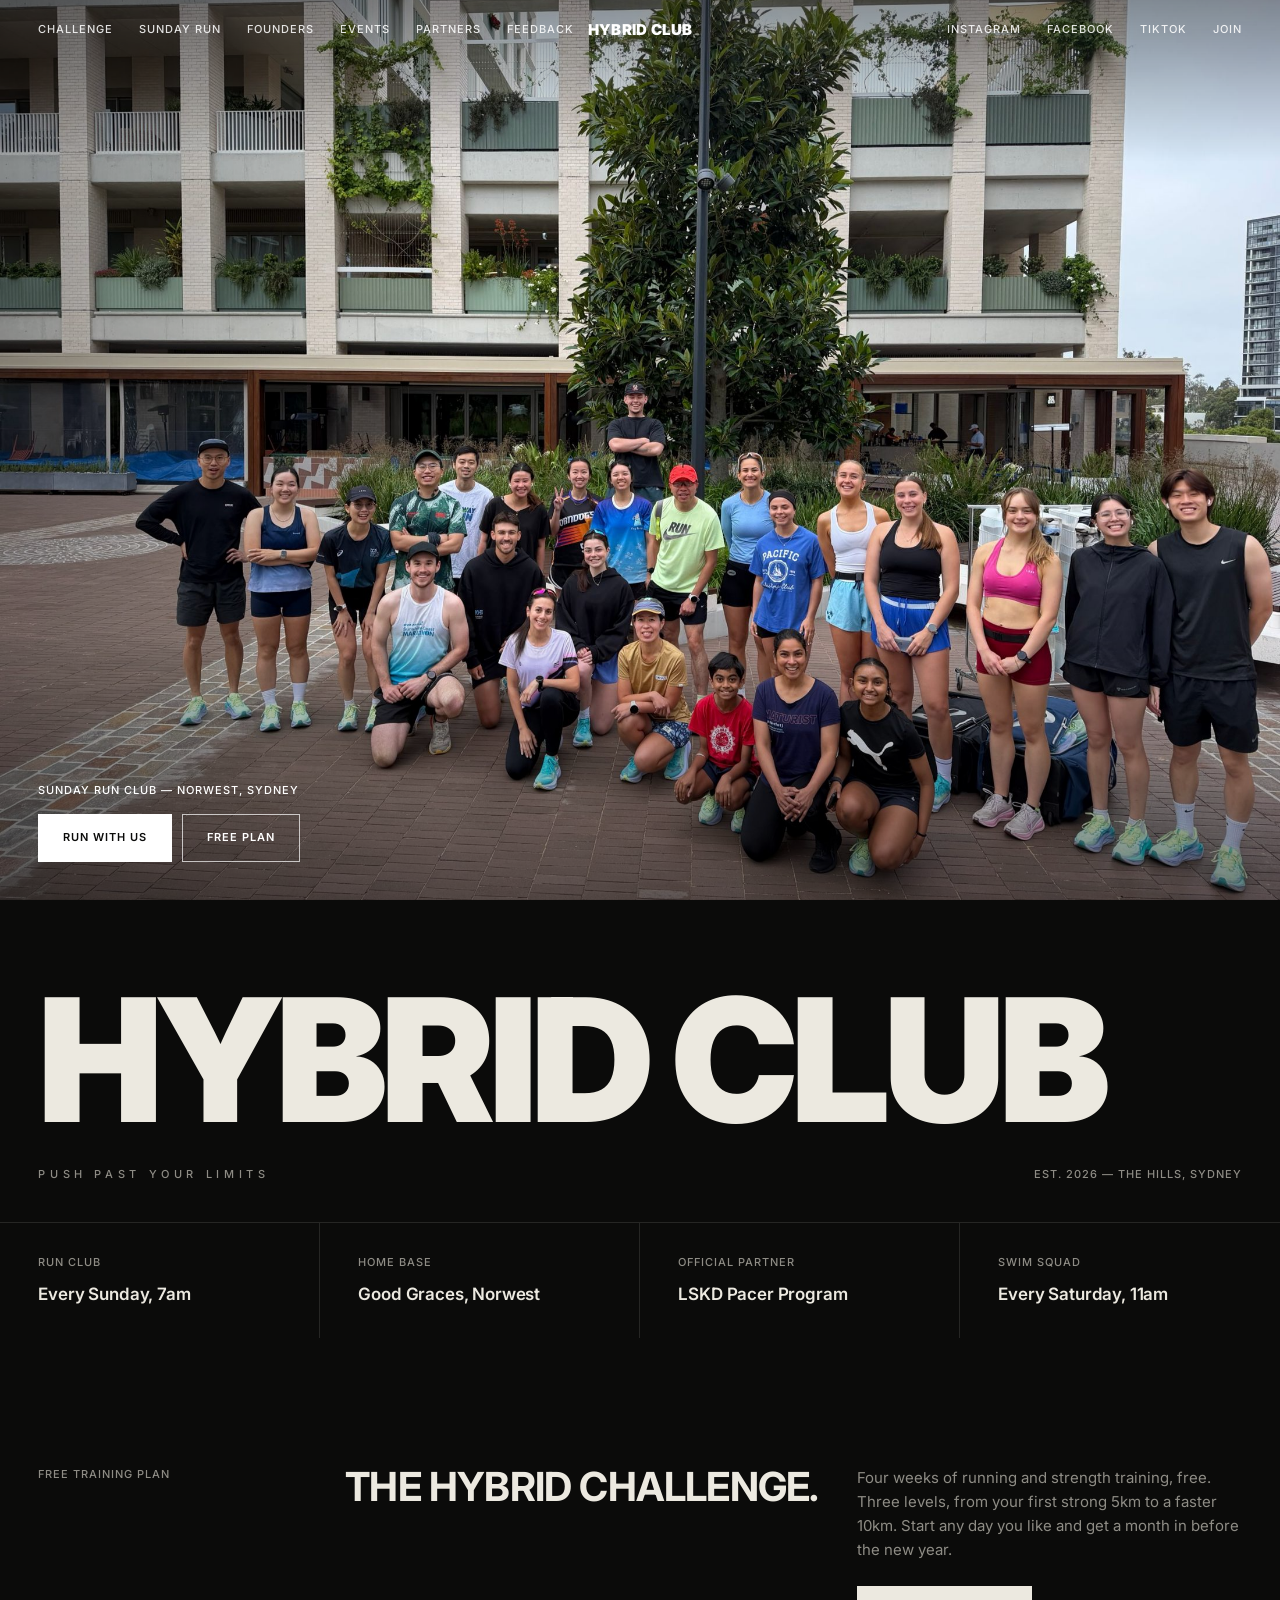
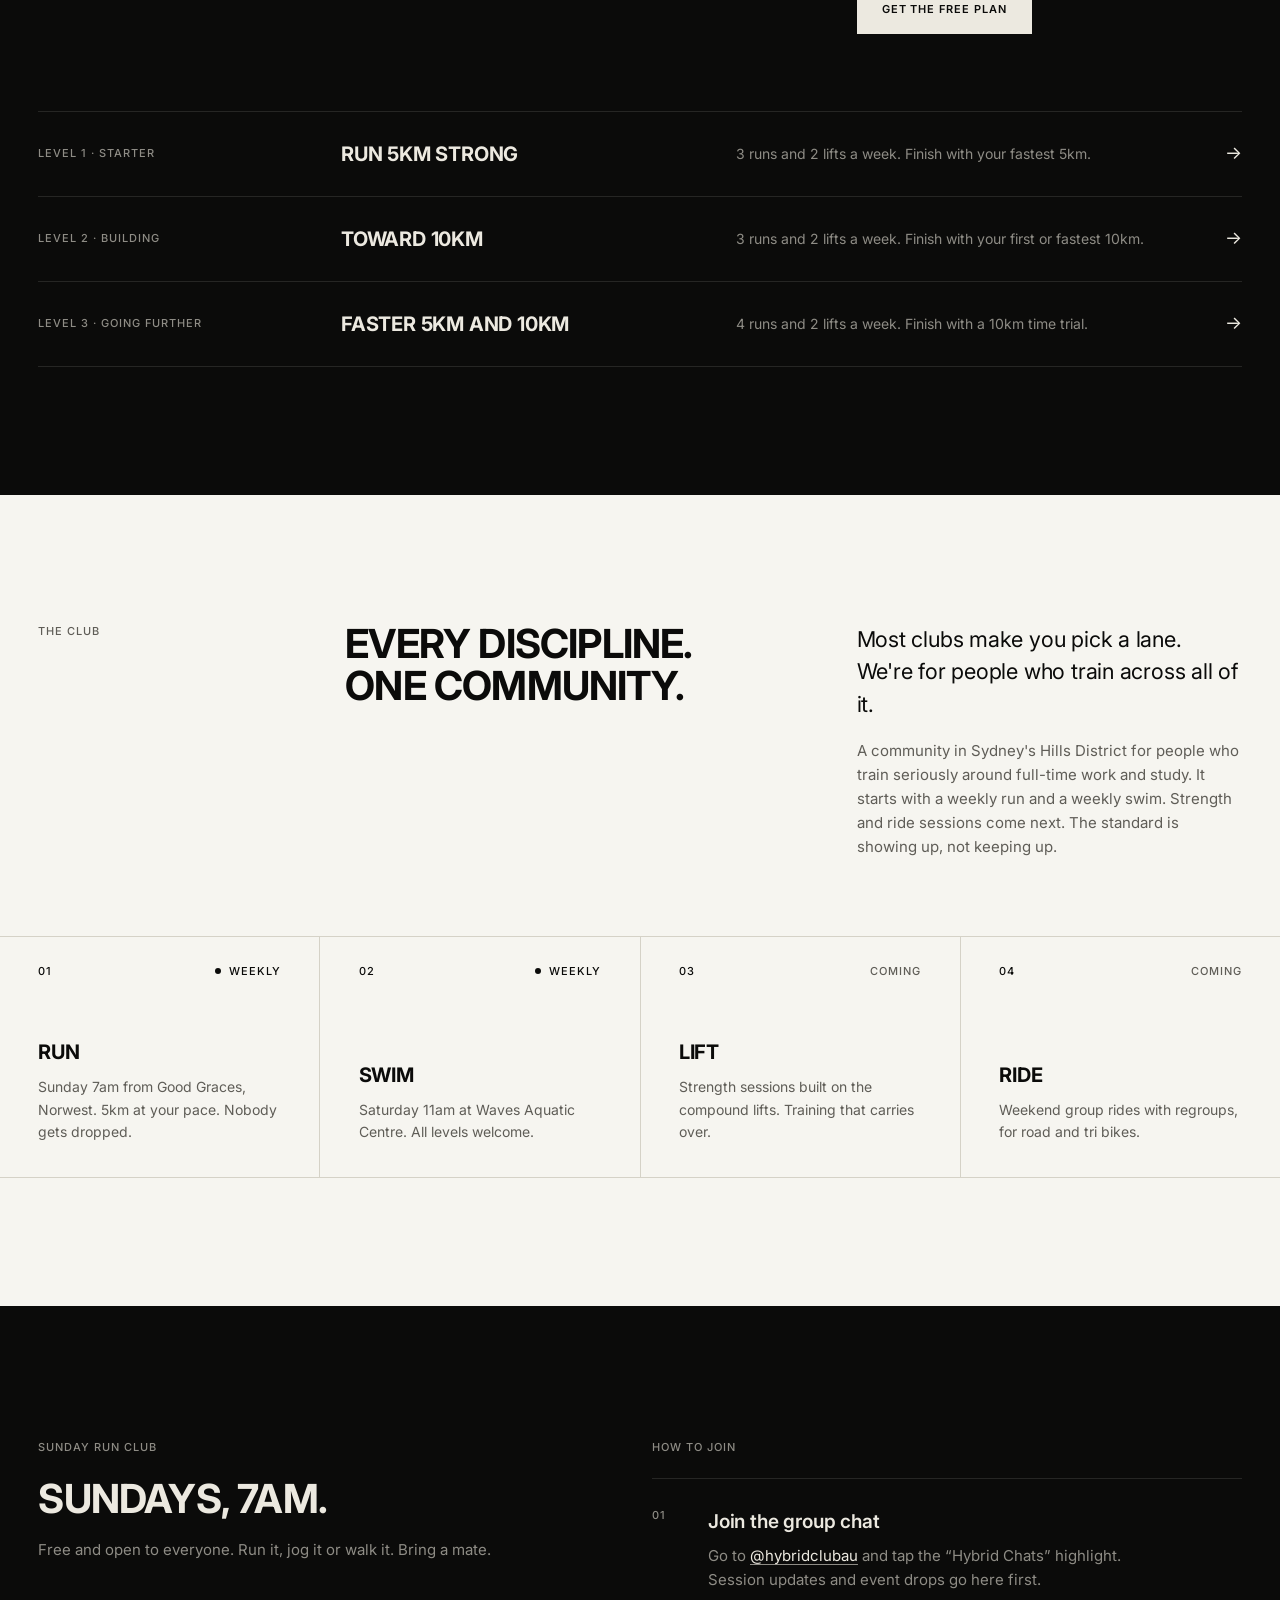
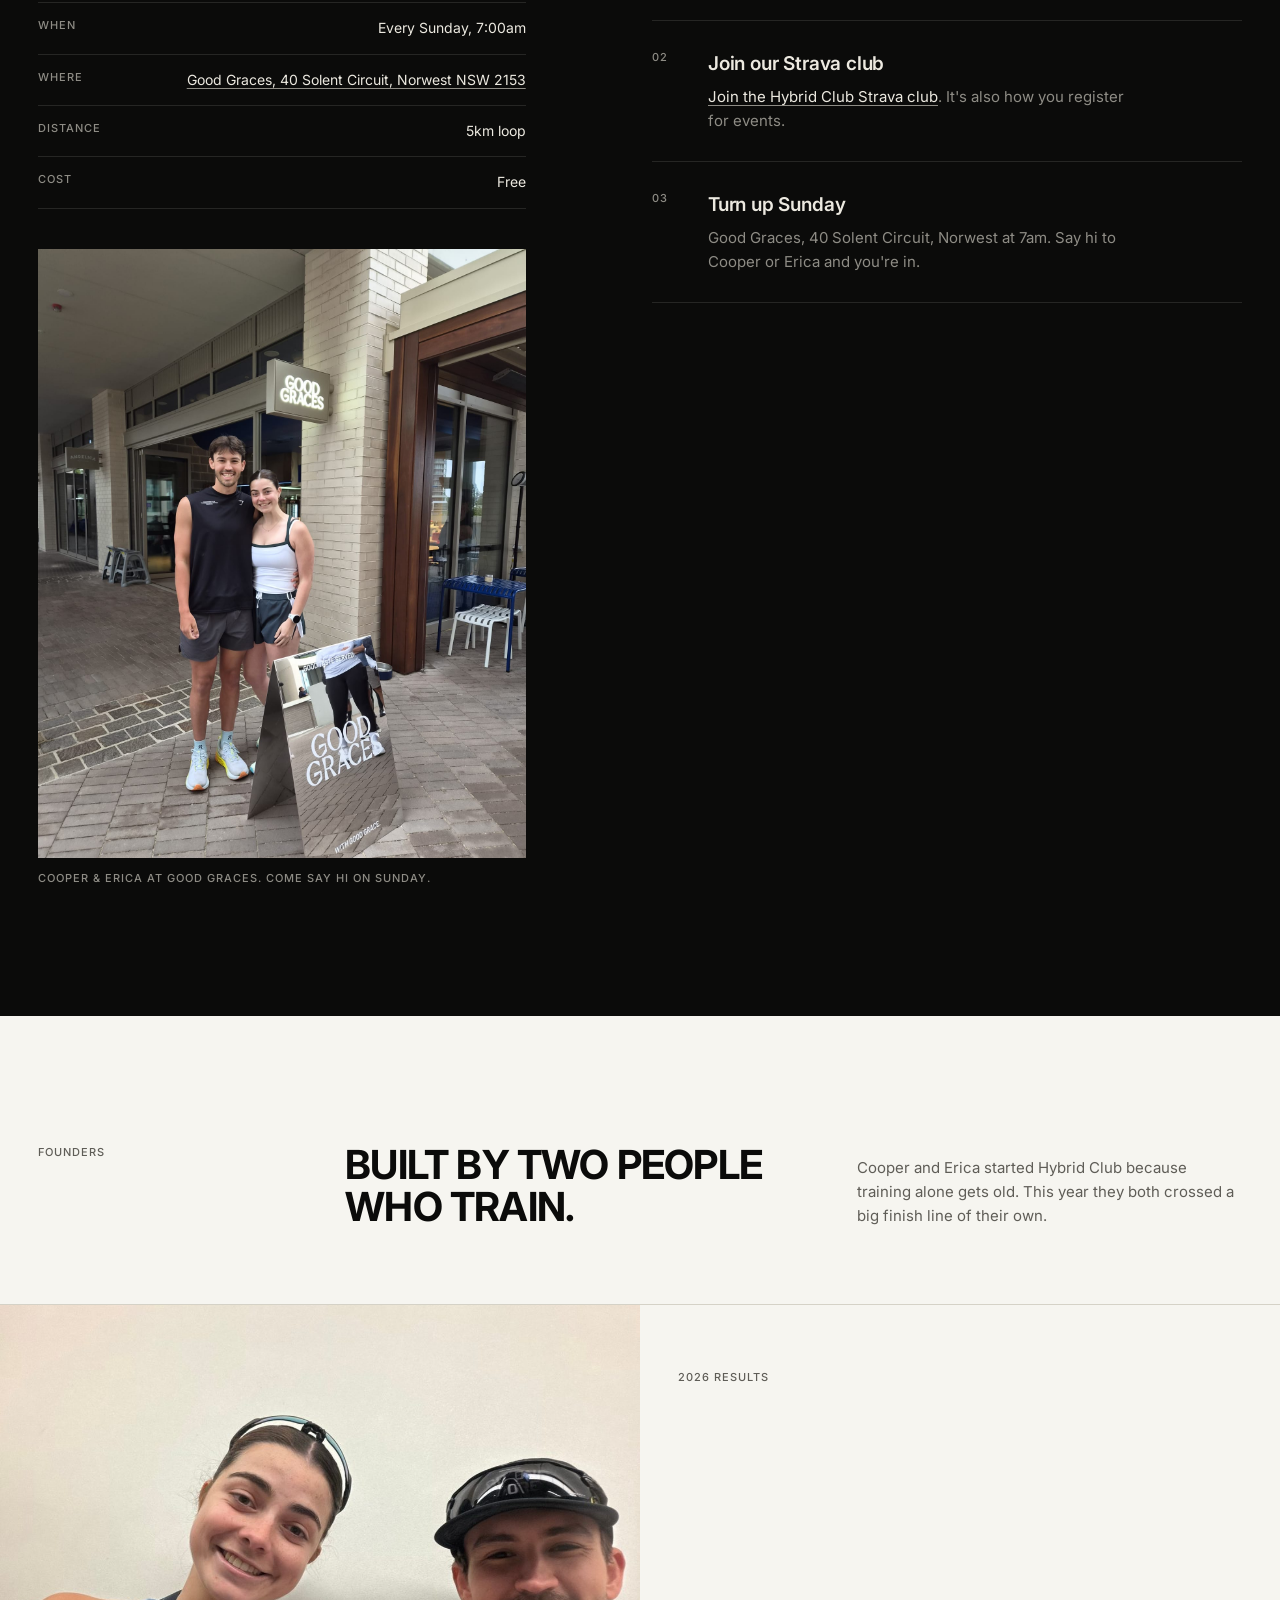
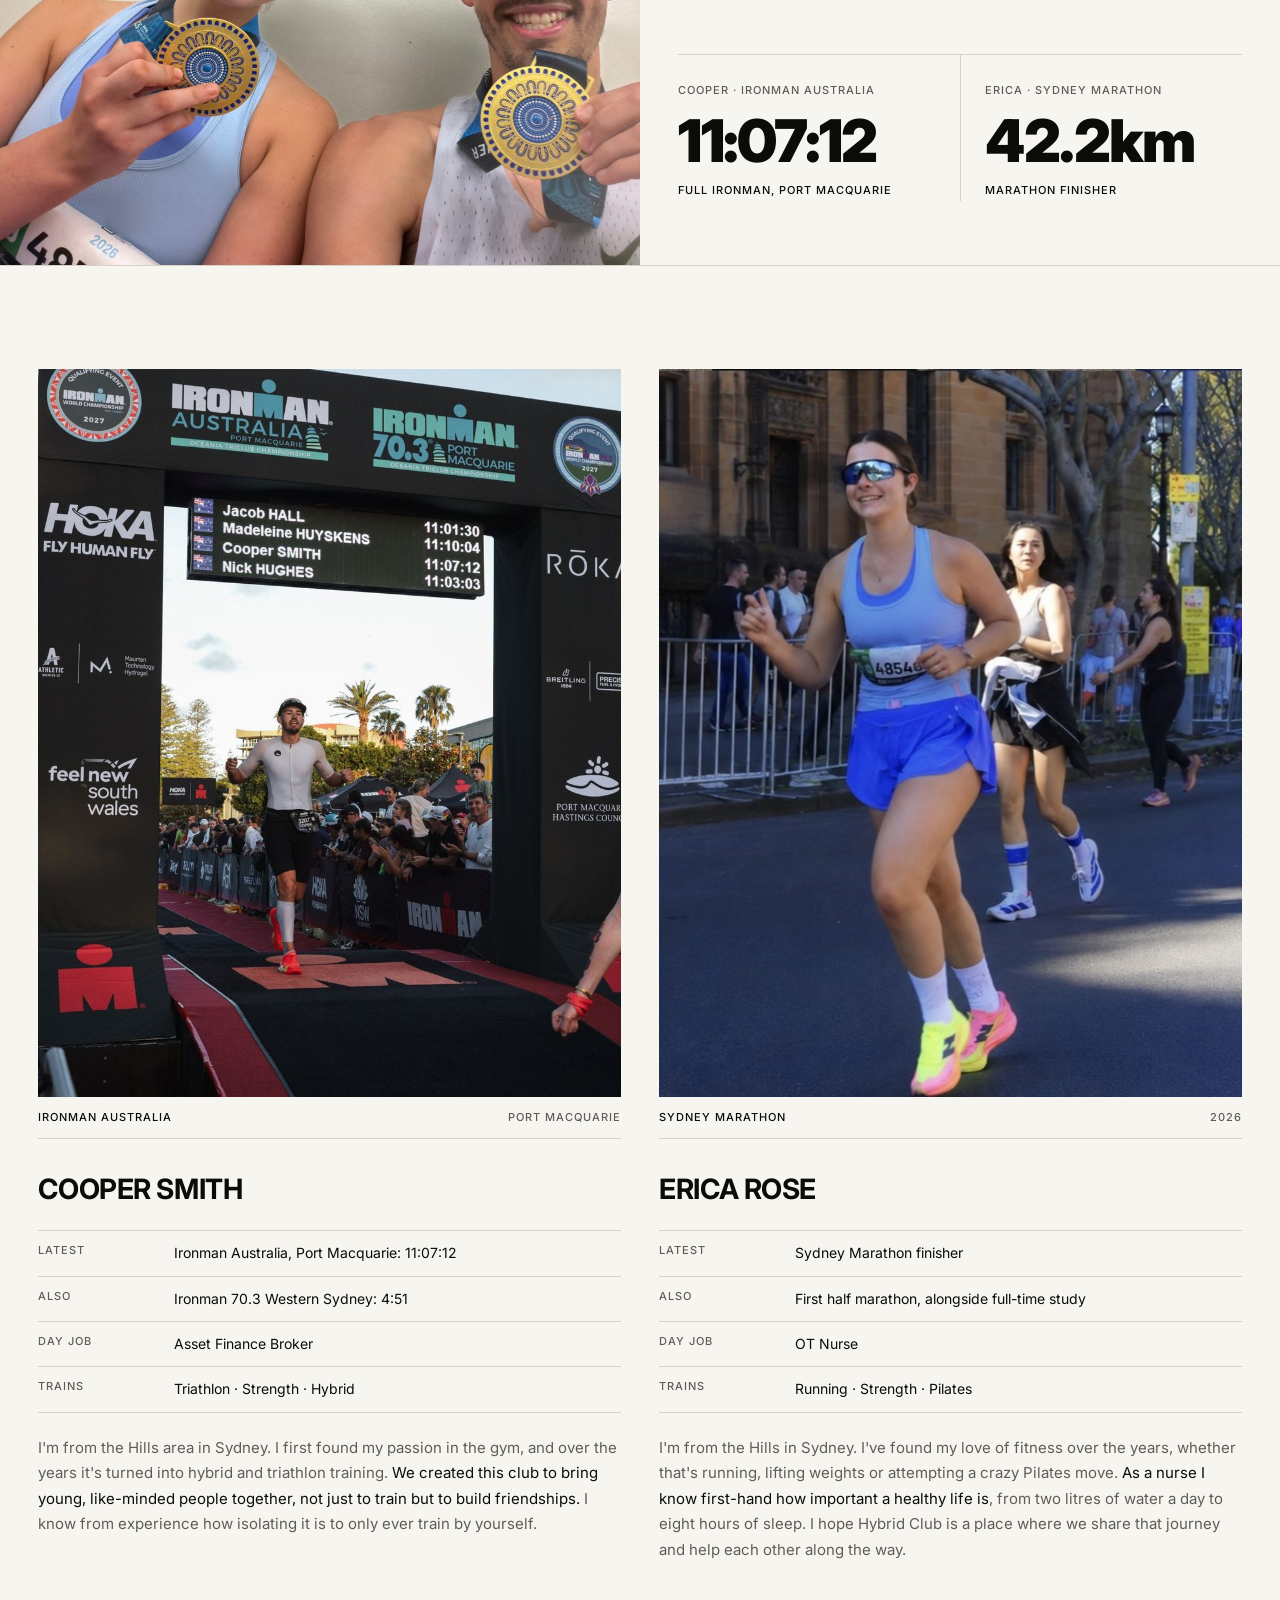
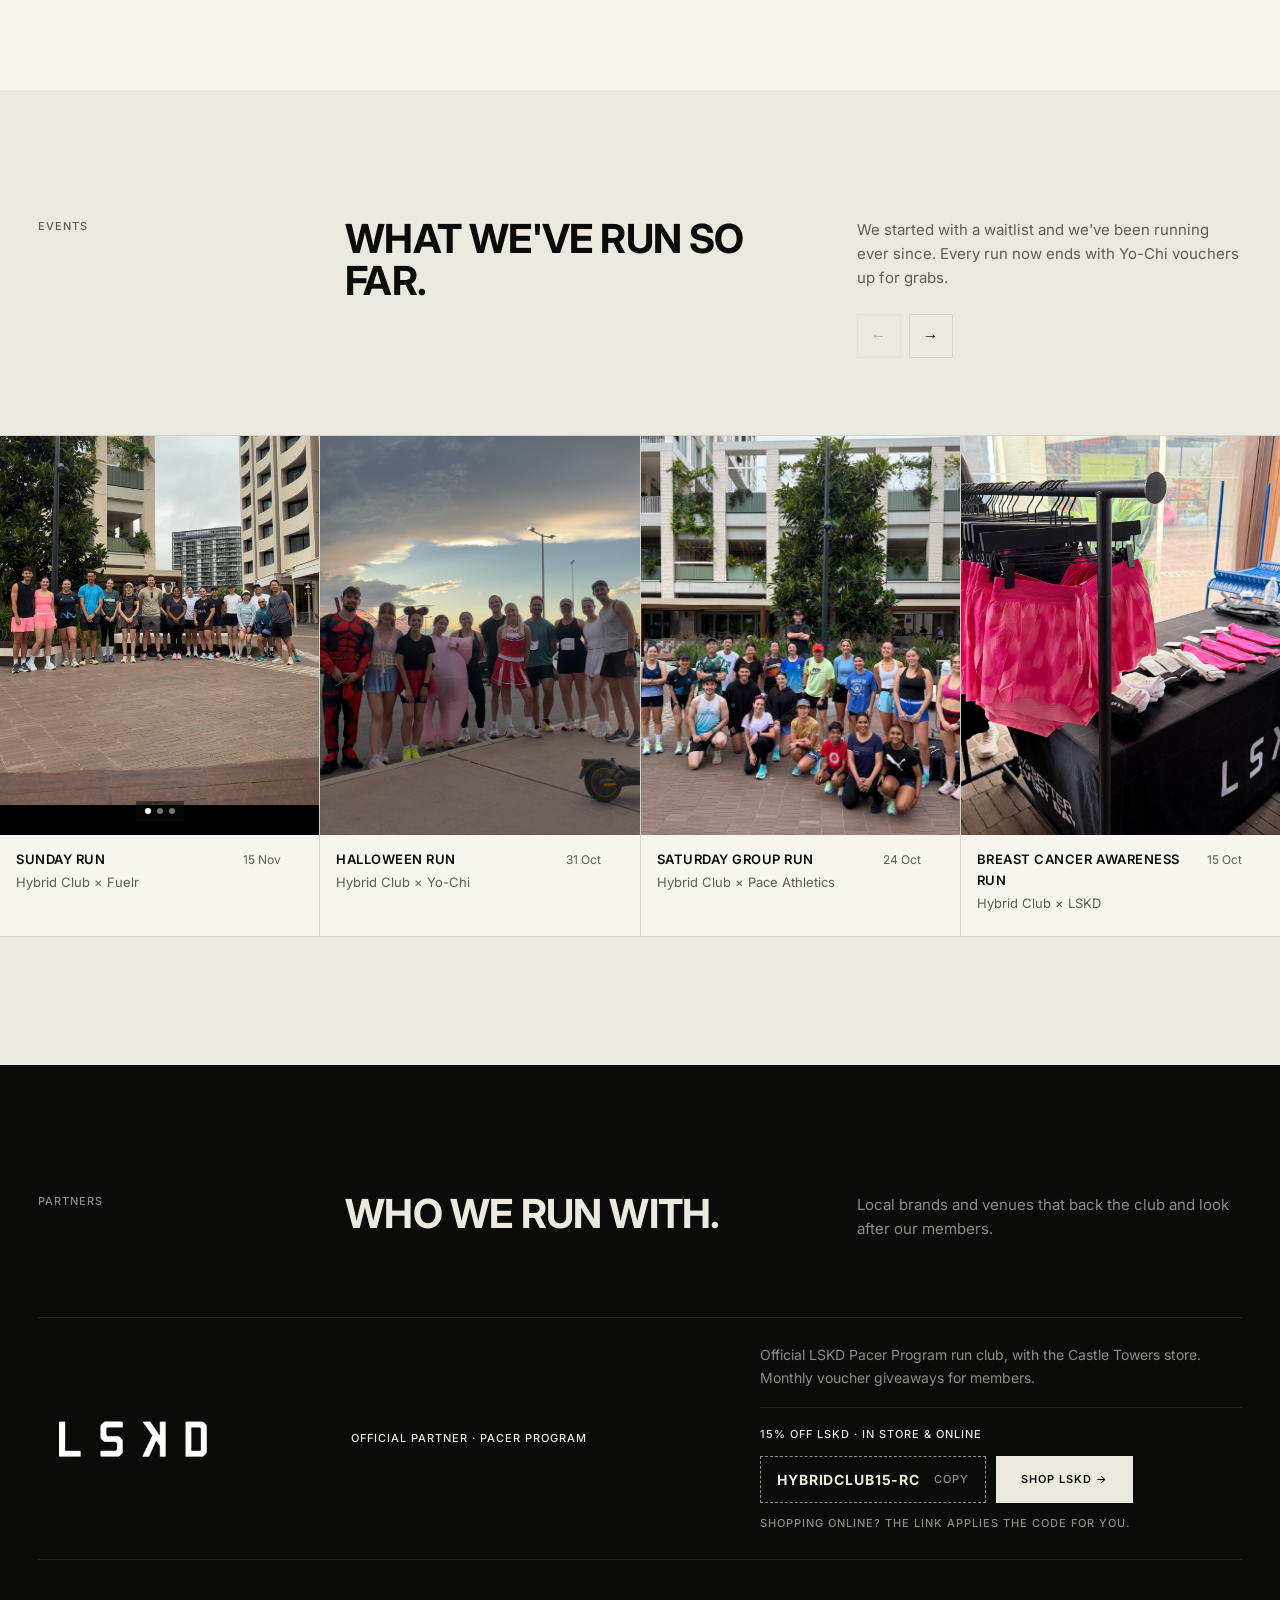
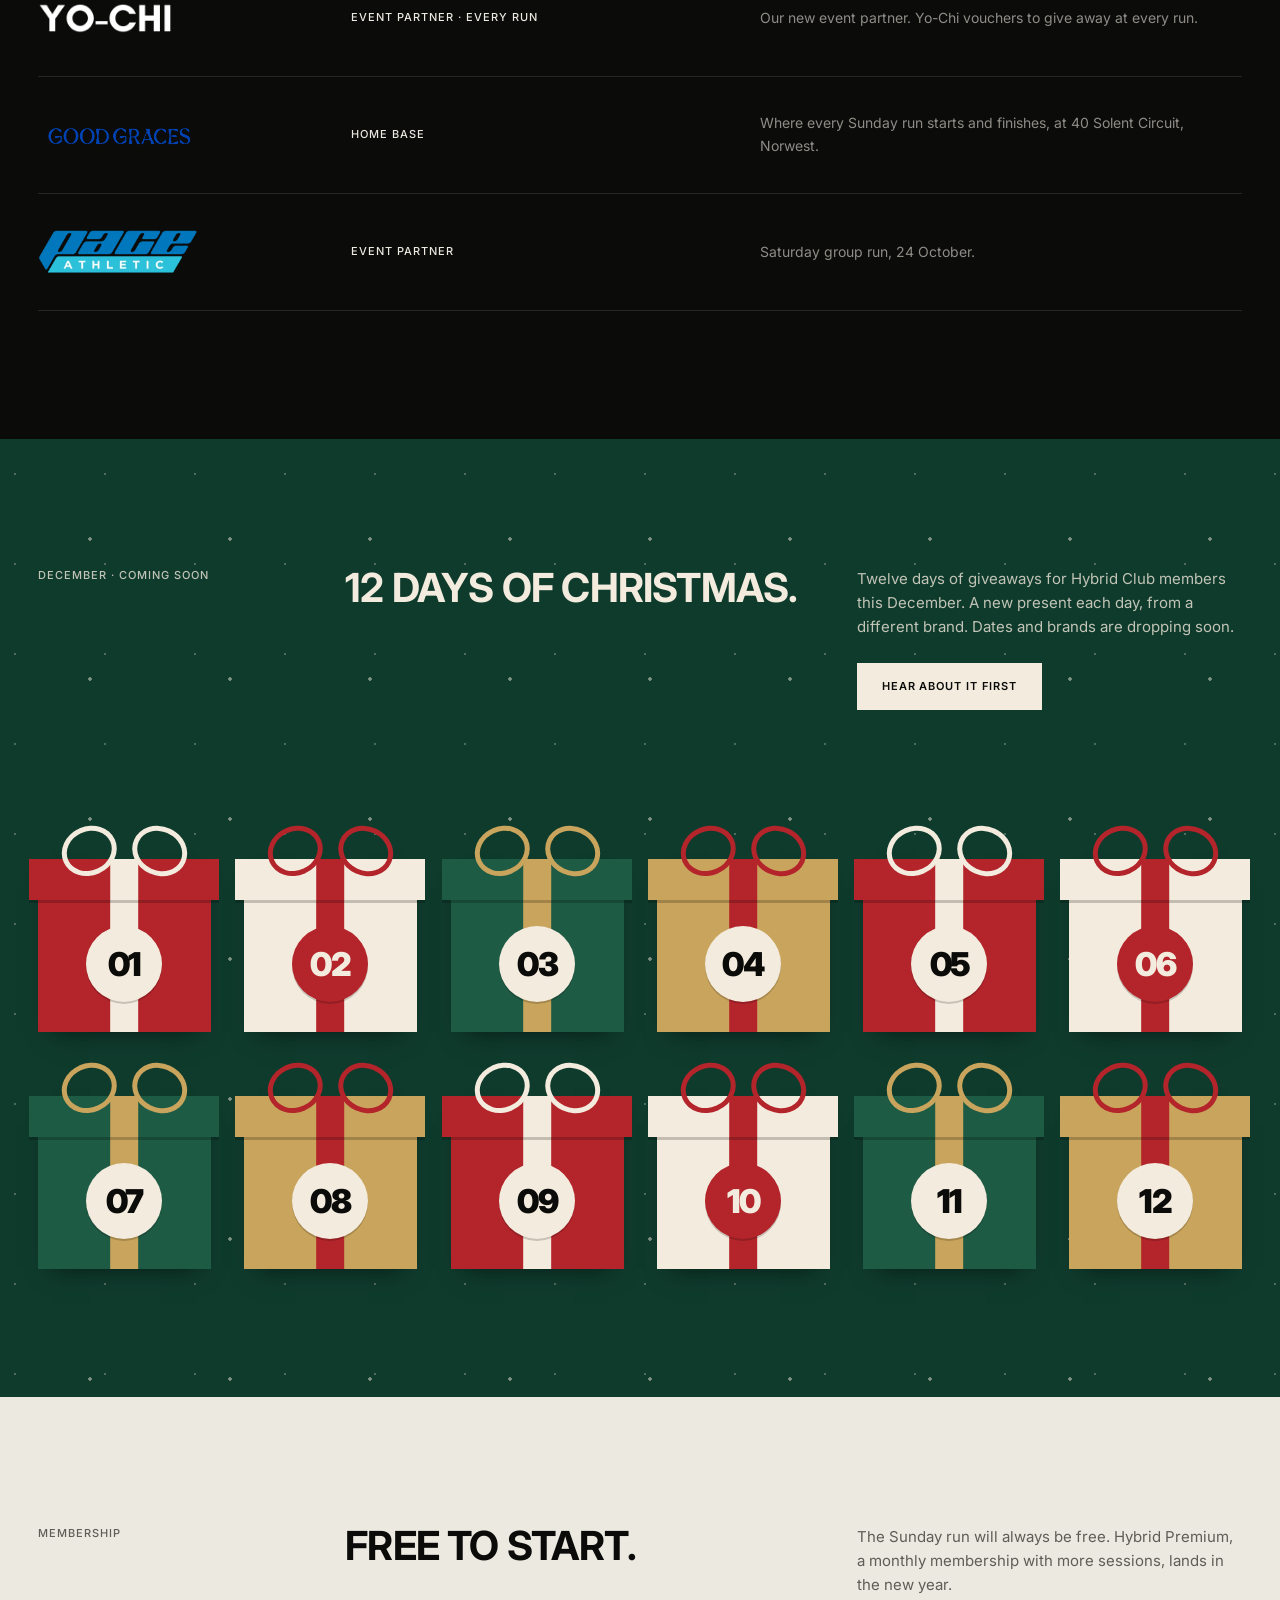
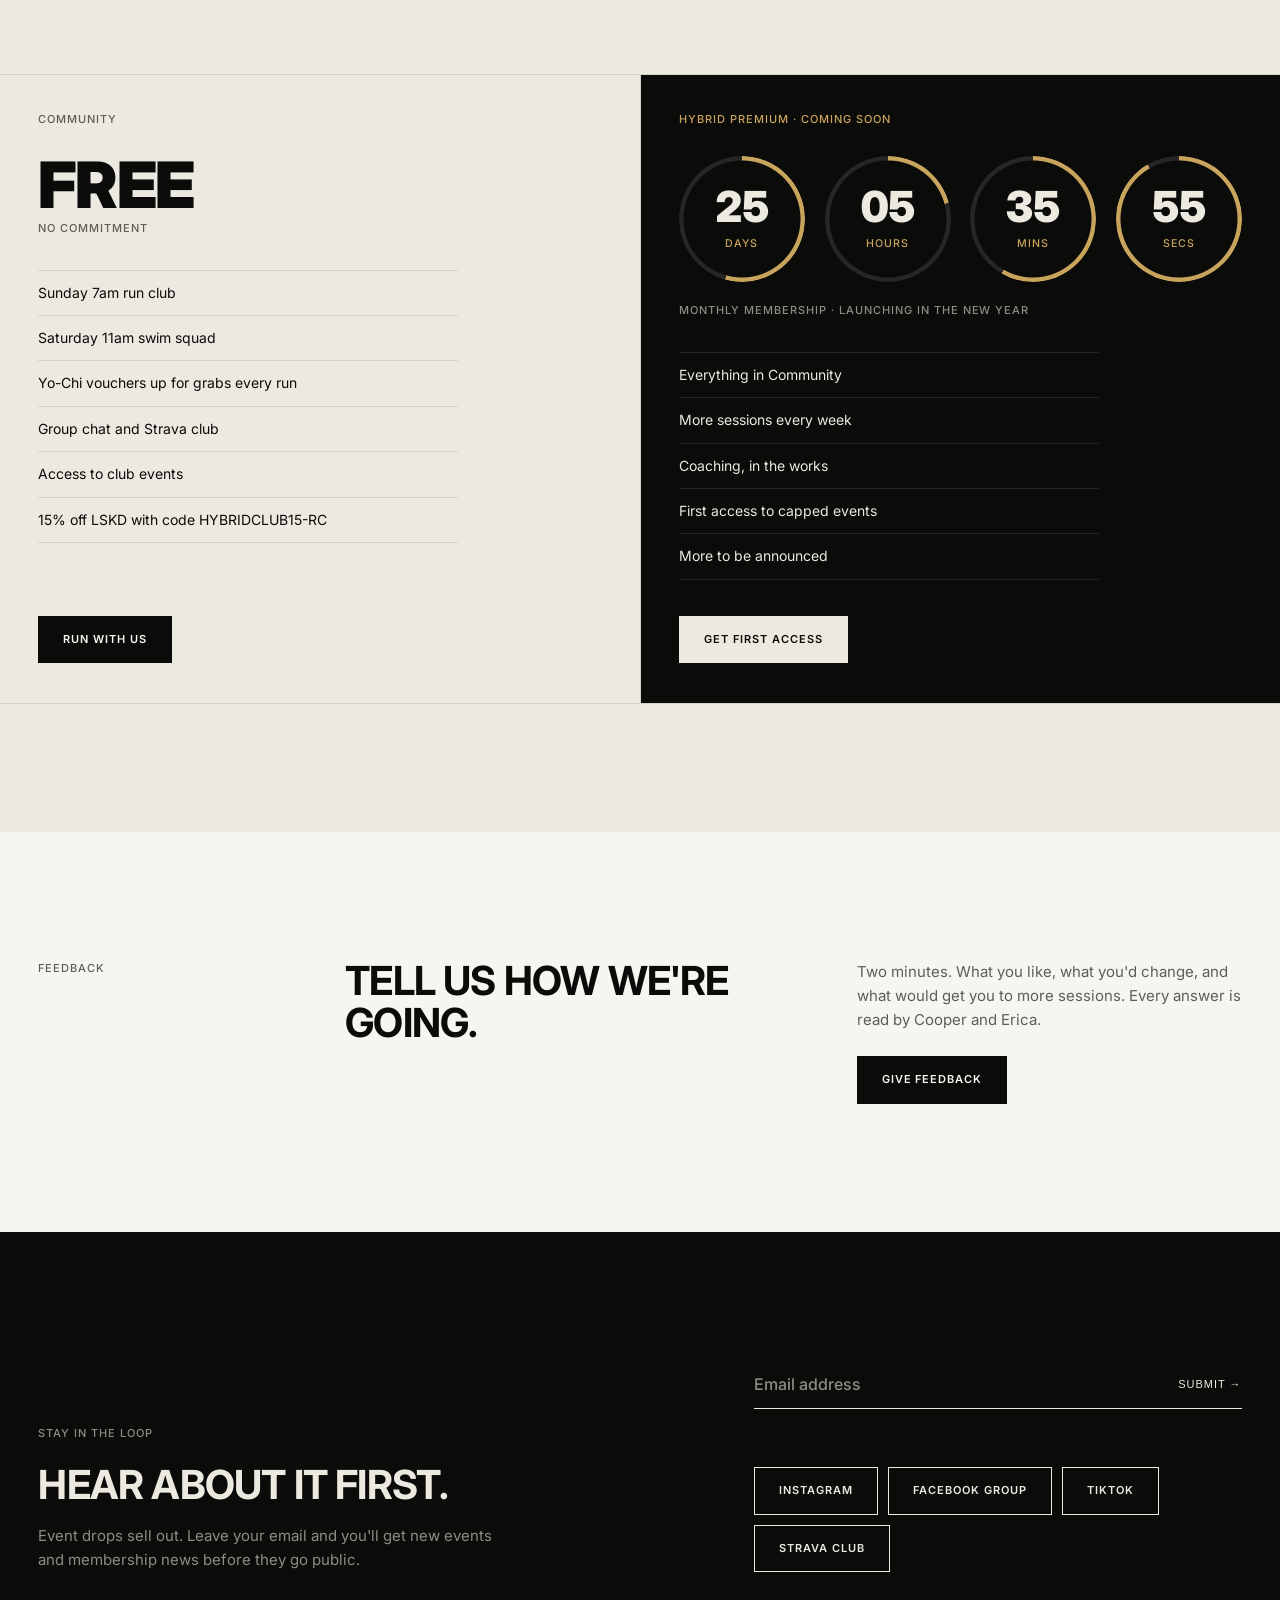
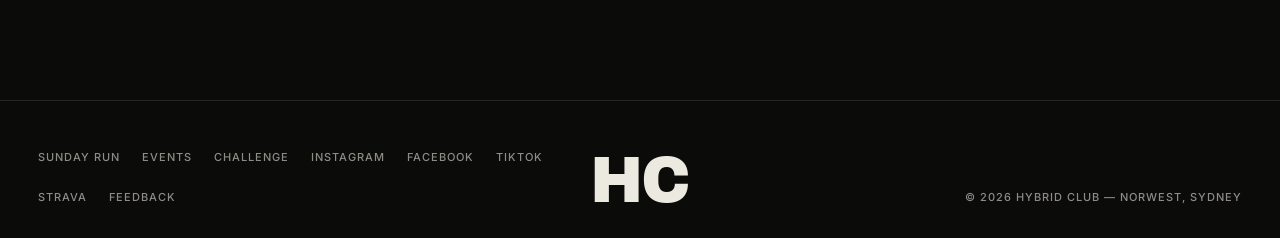
==== commit b0e6ebd3: "Add member feedback form link (section, nav, footers) Co-Authored-By: Claude Opus 5.5 <noreply@anthr" ====
--- a/index.html
+++ b/index.html
@@ -24,6 +24,7 @@
       <a href="#founders">Founders</a>
       <a href="#events">Events</a>
       <a href="#partners">Partners</a>
+      <a href="#feedback">Feedback</a>
     </div>
     <a href="#top" class="brand" aria-label="Hybrid Club home">Hybrid Club</a>
     <div class="nav-r label">
@@ -378,6 +379,19 @@
   </div>
 </section>
 
+<section id="feedback" class="light">
+  <div class="wrap">
+    <div class="head" style="margin-bottom:0">
+      <span class="label muted">Feedback</span>
+      <h2>Tell us how we're going.</h2>
+      <div class="side">
+        <p class="copy">Two minutes. What you like, what you'd change, and what would get you to more sessions. Every answer is read by Cooper and Erica.</p>
+        <a href="https://docs.google.com/forms/d/e/1FAIpQLSfW1k7vh6MebCdJ2VPJyEhrXnlVxx_8L7Pjk5gUwQpJ-JpPDQ/viewform?usp=dialog" class="btn ink" target="_blank" rel="noopener" style="margin-top:24px">Give feedback</a>
+      </div>
+    </div>
+  </div>
+</section>
+
 <section id="join">
   <div class="wrap join">
     <div class="join-l">
@@ -411,6 +425,7 @@
       <a href="https://www.facebook.com/share/g/1FN8AnU18S/" target="_blank" rel="noopener">Facebook</a>
       <a href="https://www.tiktok.com/@hybridclubau" target="_blank" rel="noopener">TikTok</a>
       <a href="https://strava.app.link/8xDhOO7EM7b" target="_blank" rel="noopener">Strava</a>
+      <a href="https://docs.google.com/forms/d/e/1FAIpQLSfW1k7vh6MebCdJ2VPJyEhrXnlVxx_8L7Pjk5gUwQpJ-JpPDQ/viewform?usp=dialog" target="_blank" rel="noopener">Feedback</a>
     </div>
     <div class="hc" aria-hidden="true">HC</div>
     <div class="foot-r label muted">© 2026 Hybrid Club — Norwest, Sydney</div>
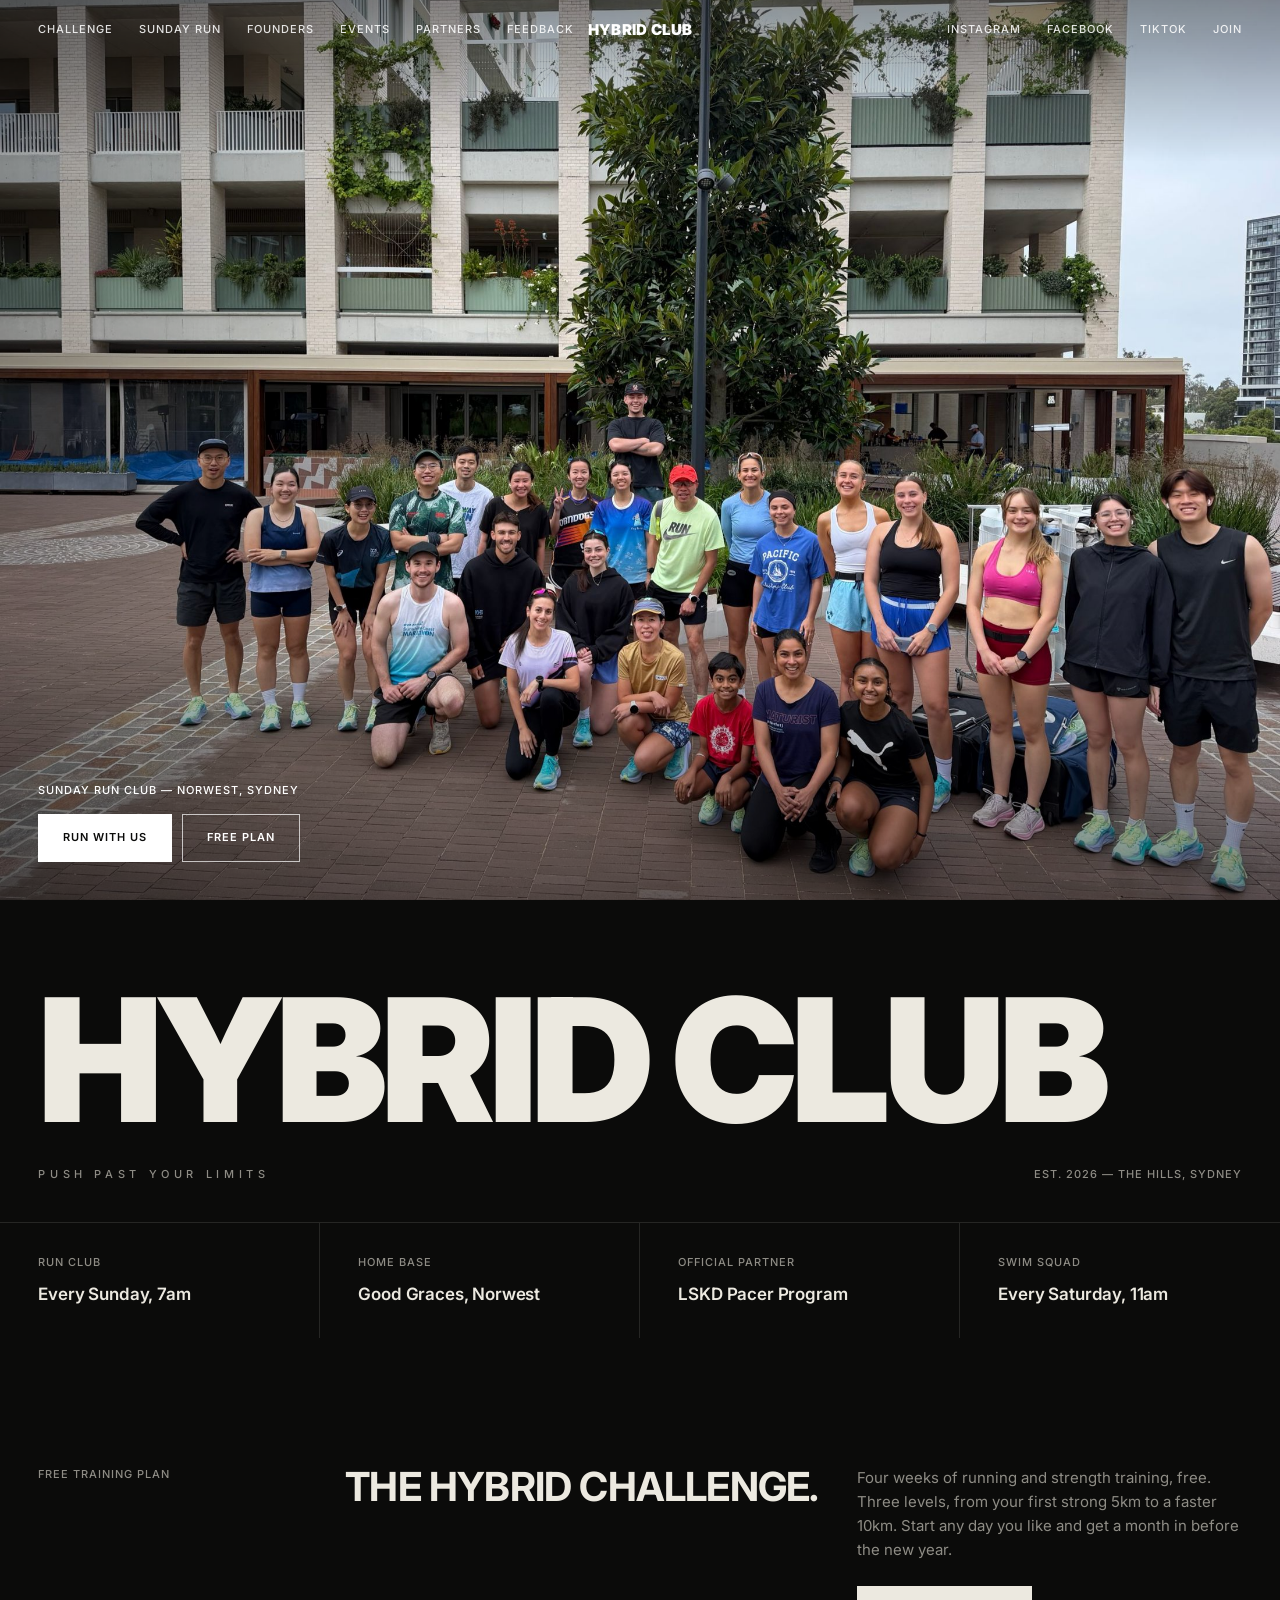
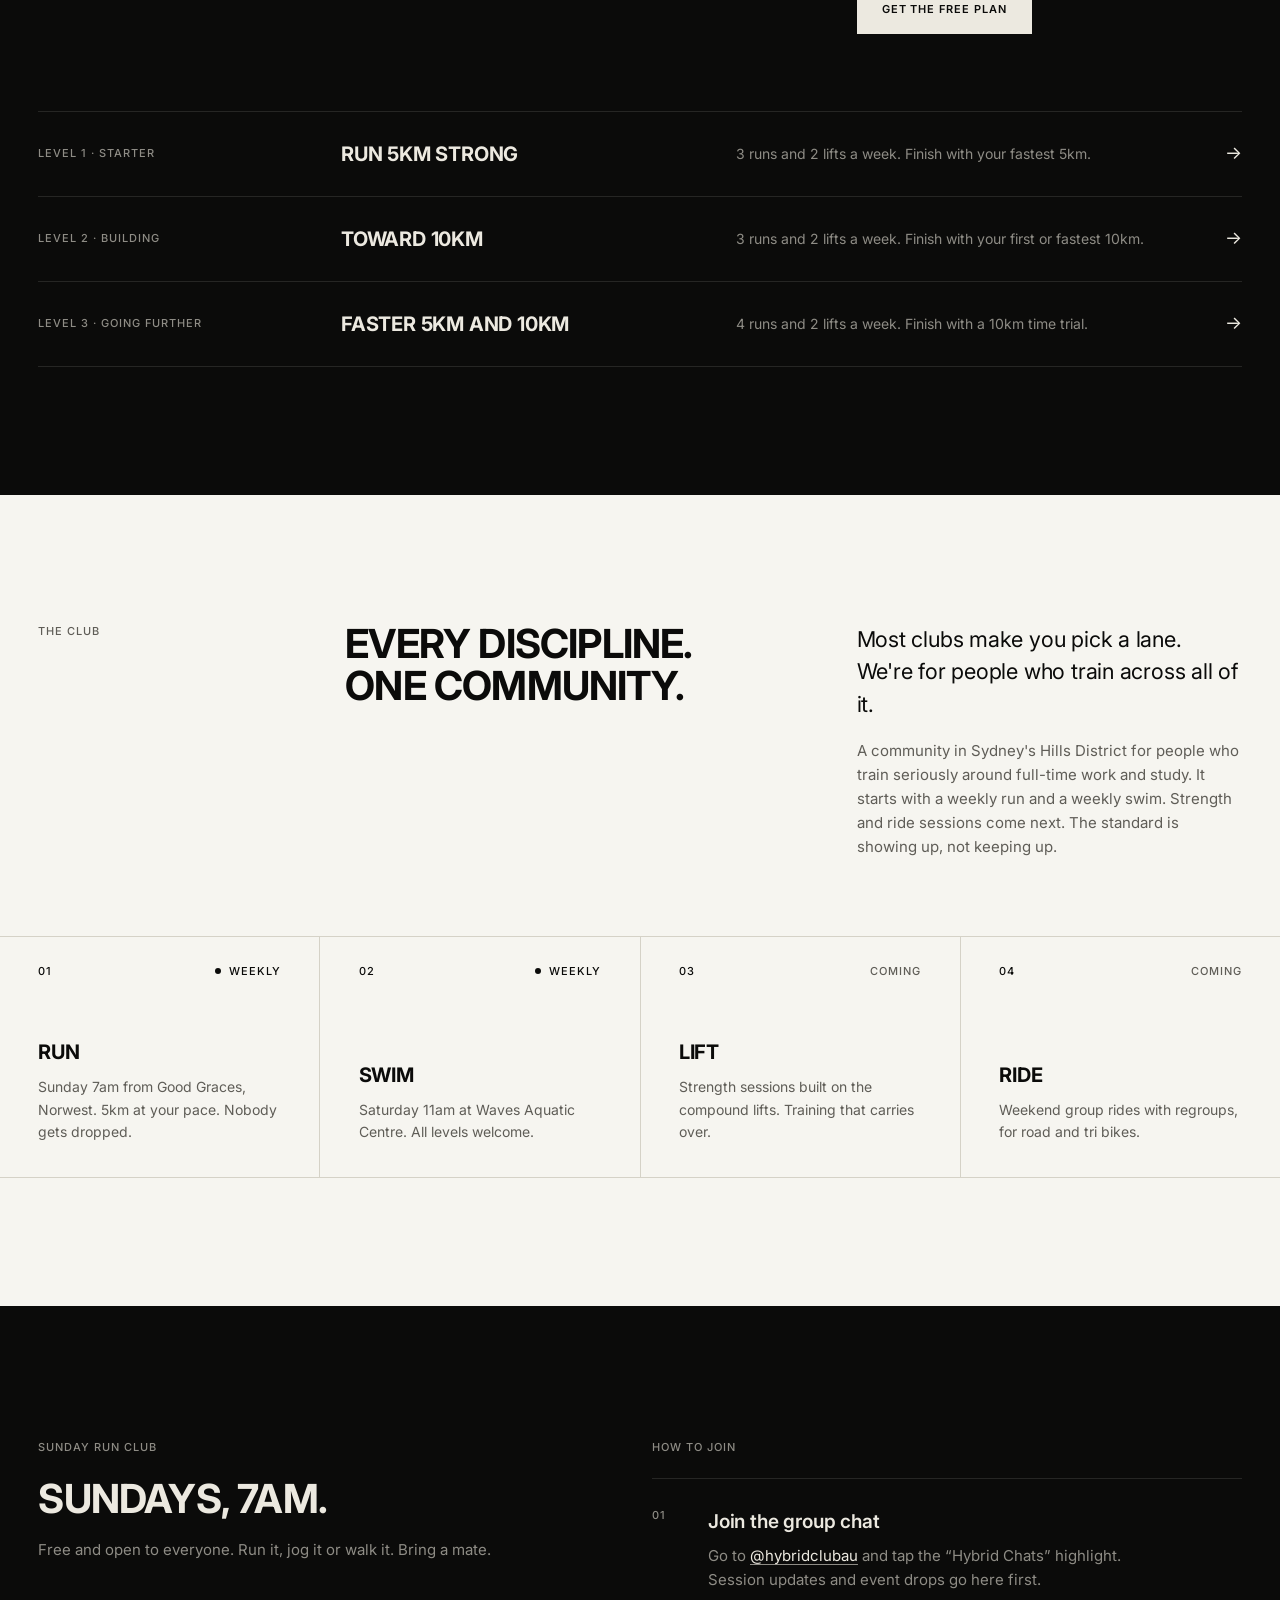
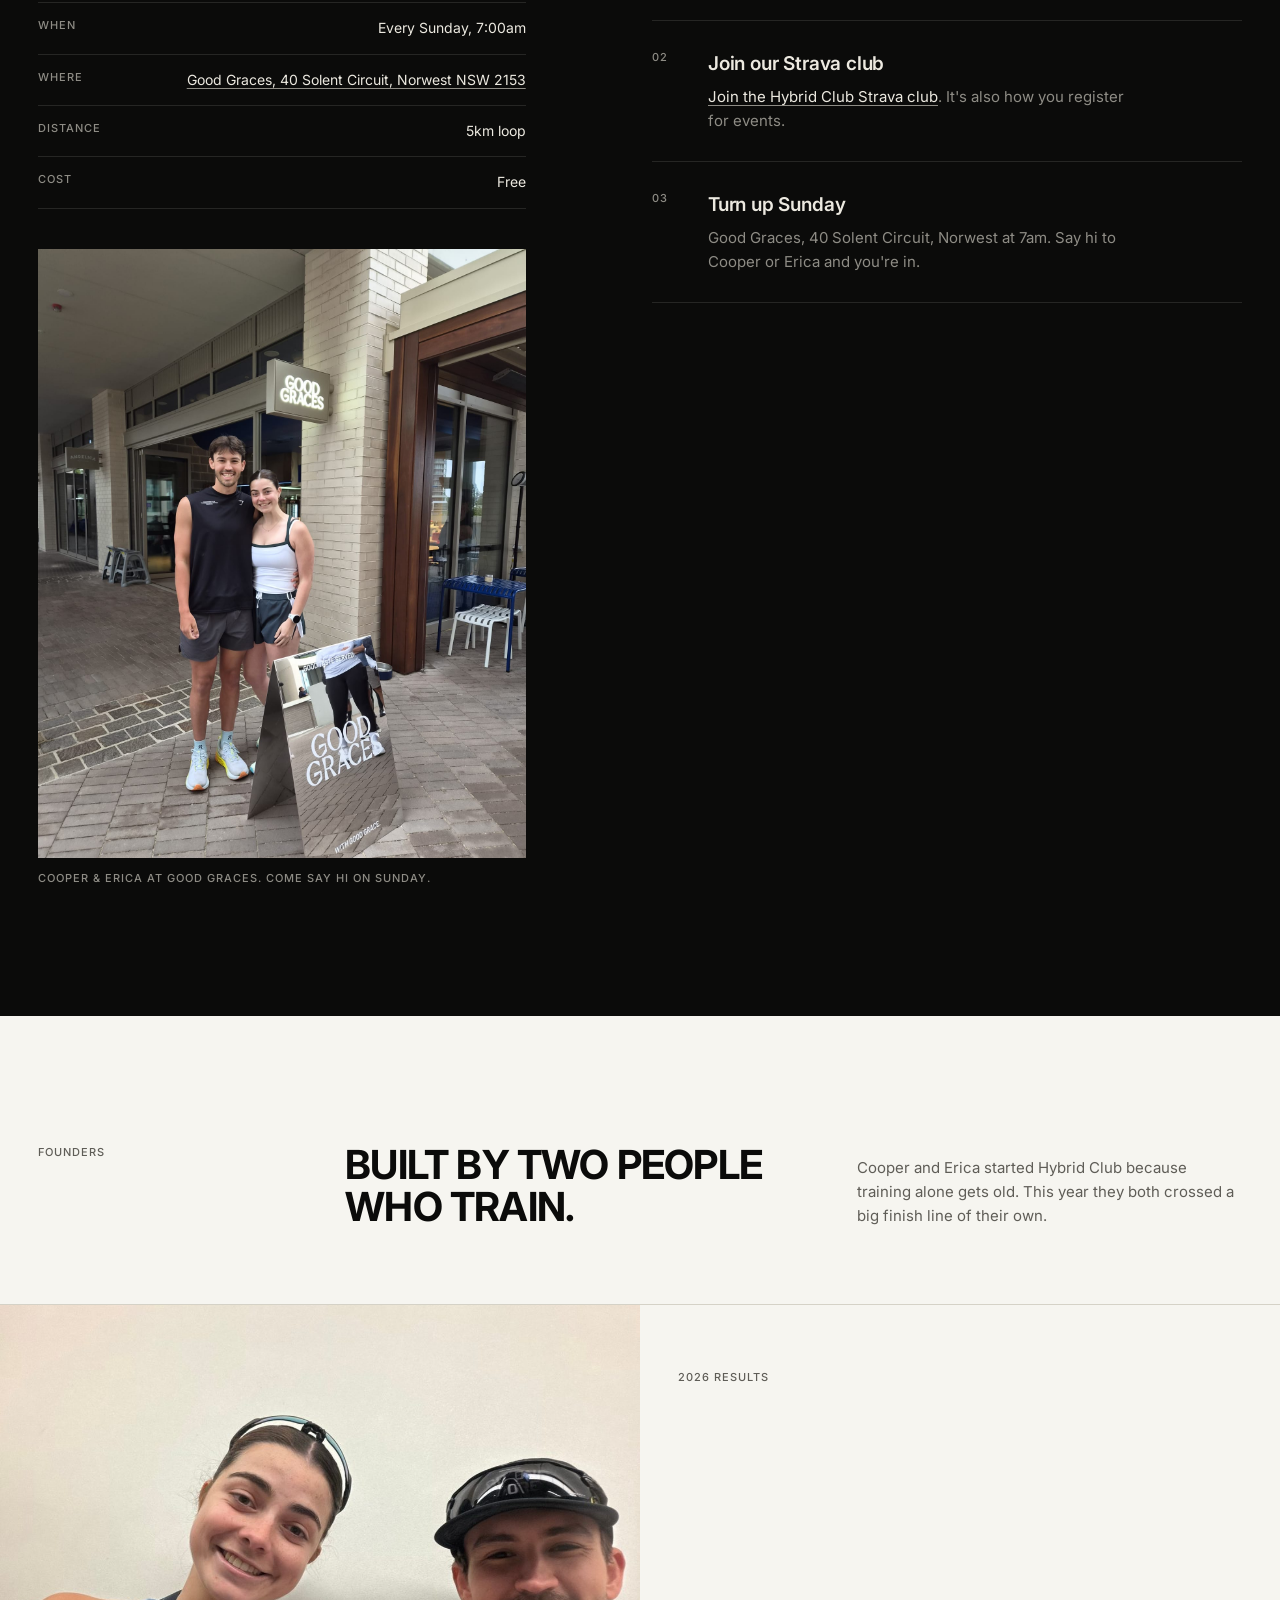
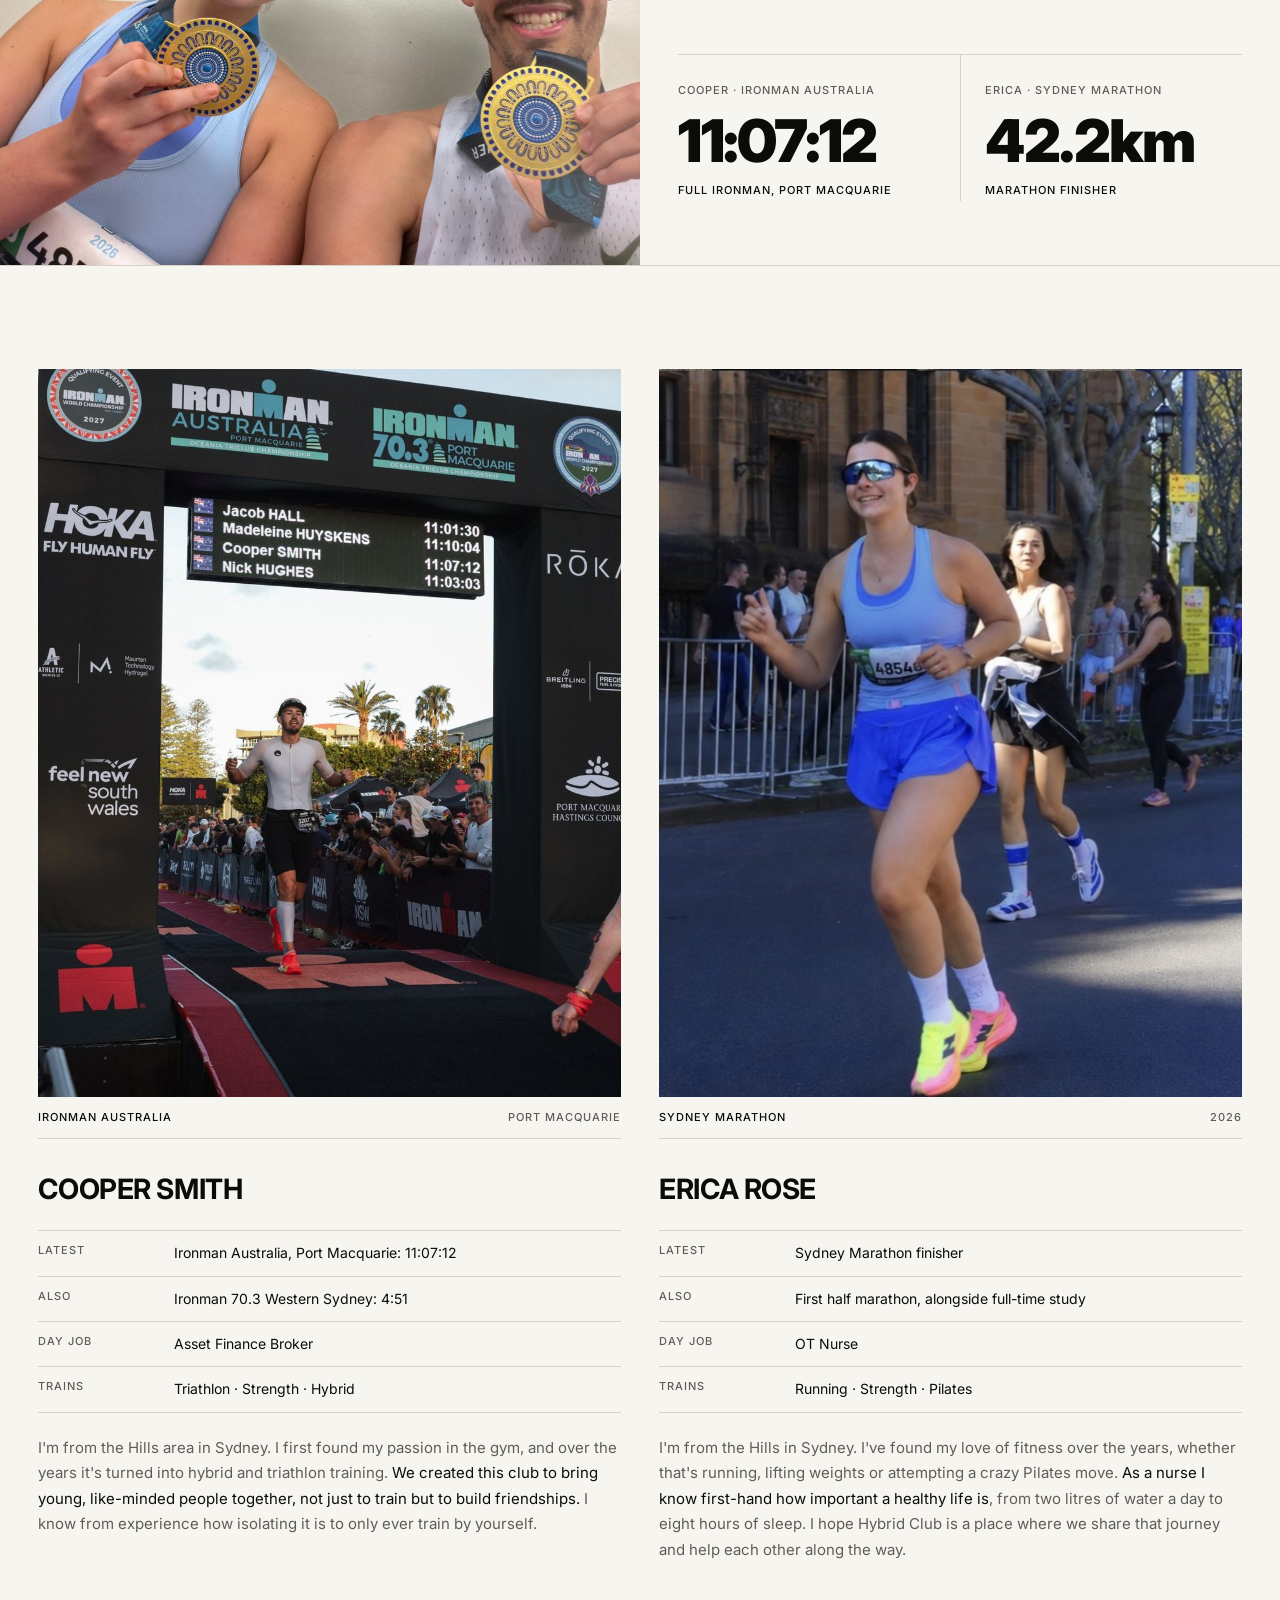
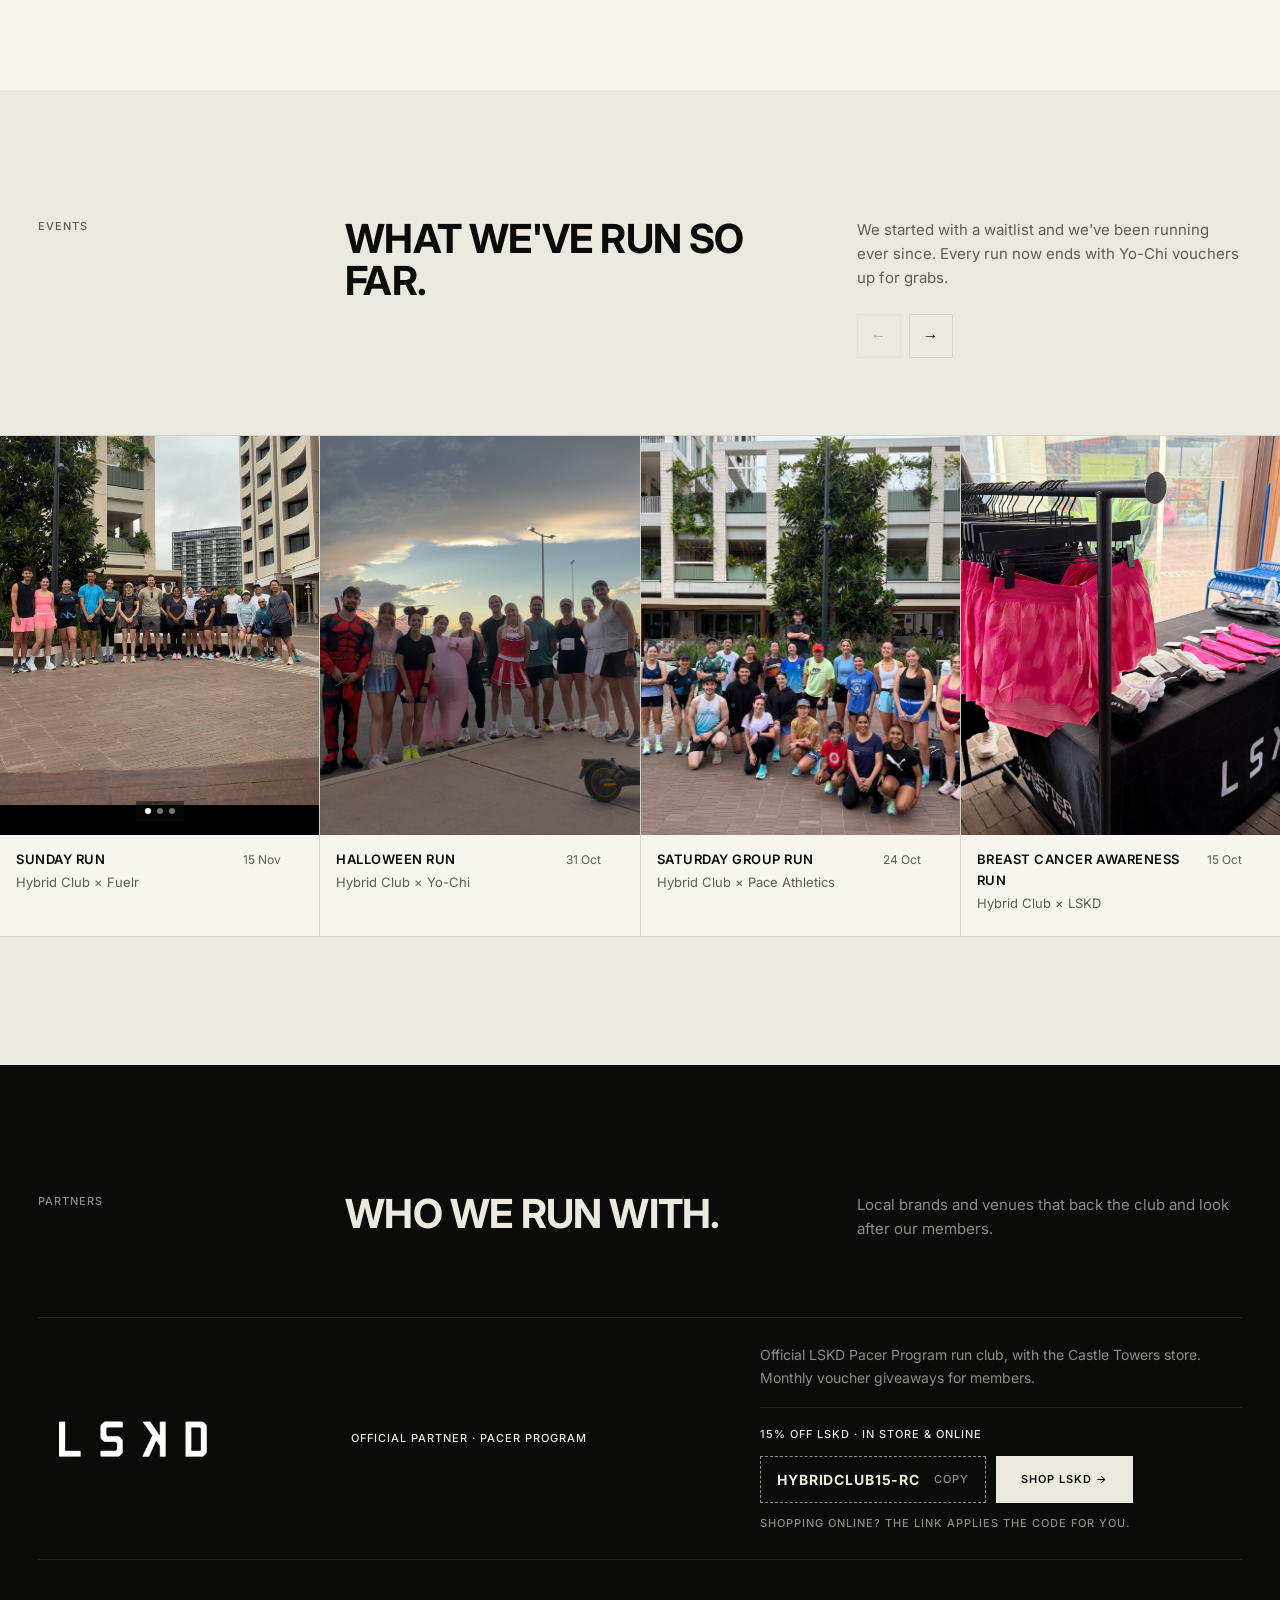
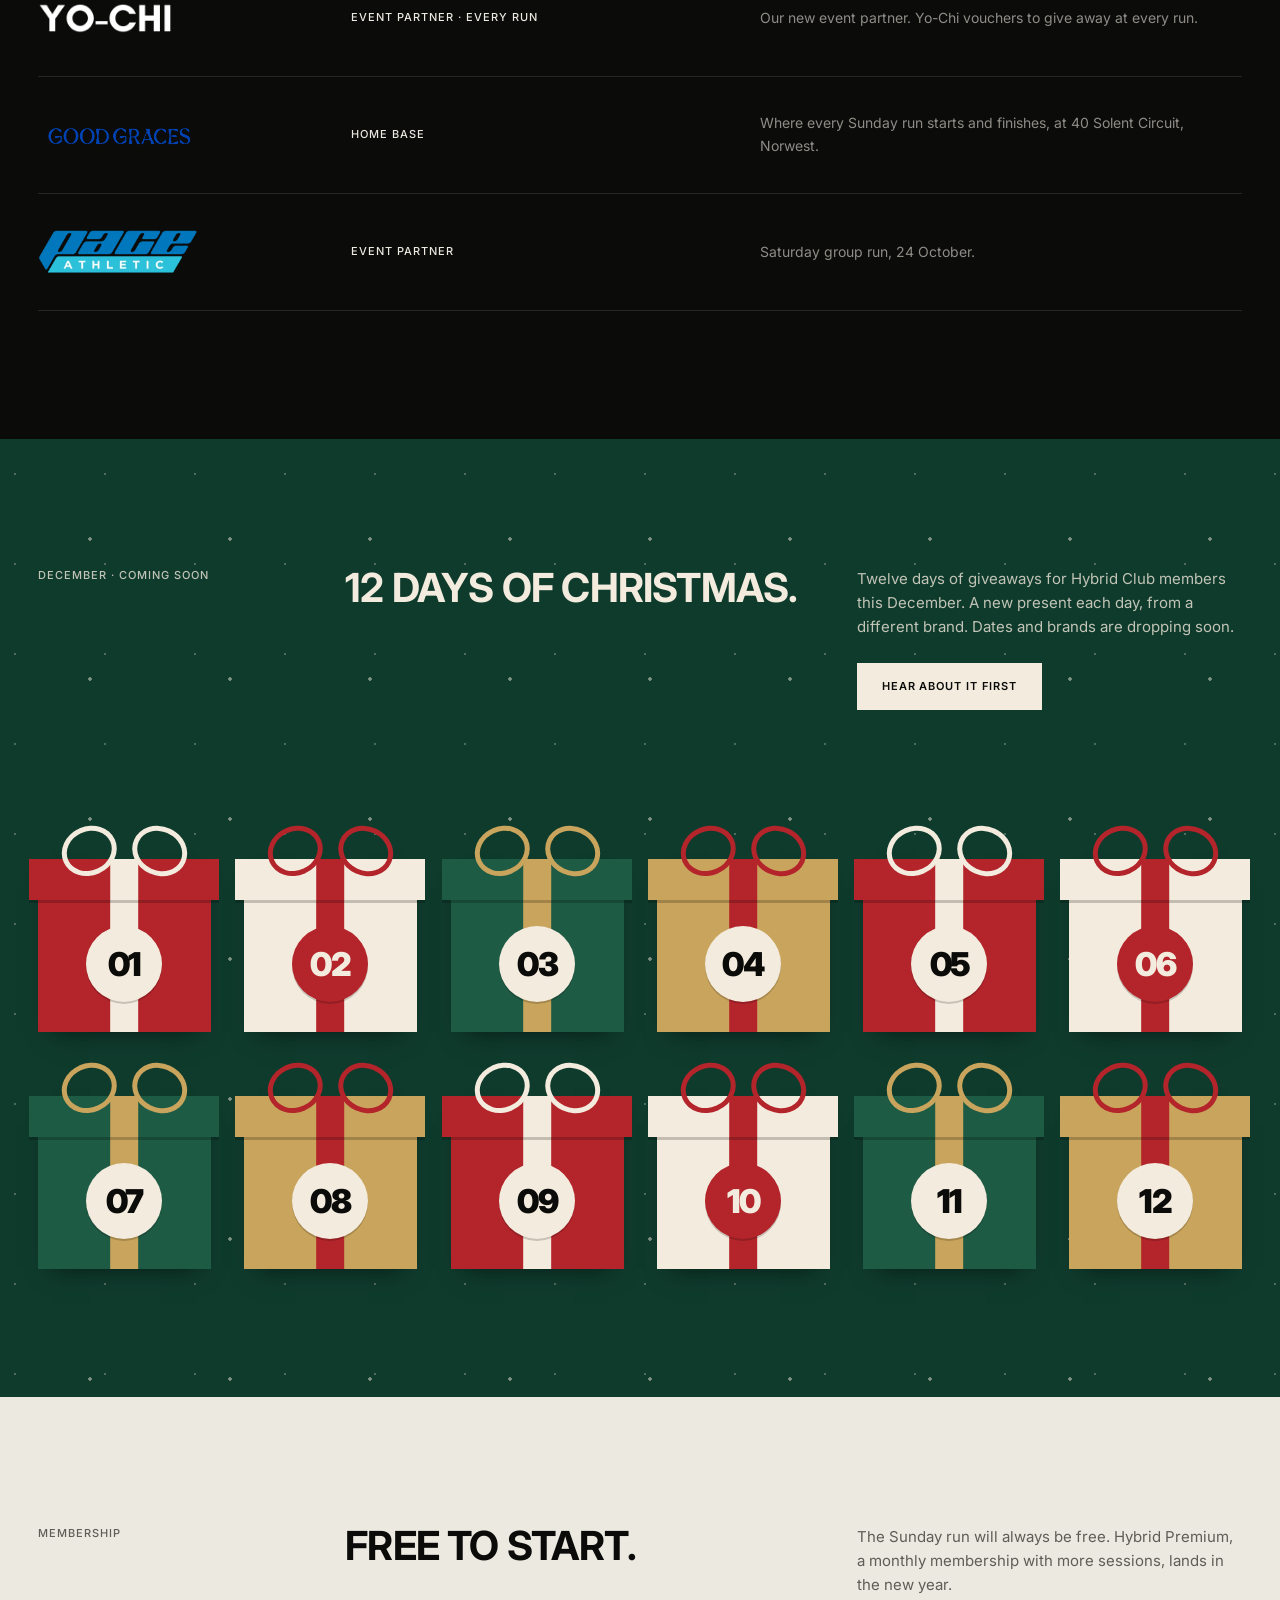
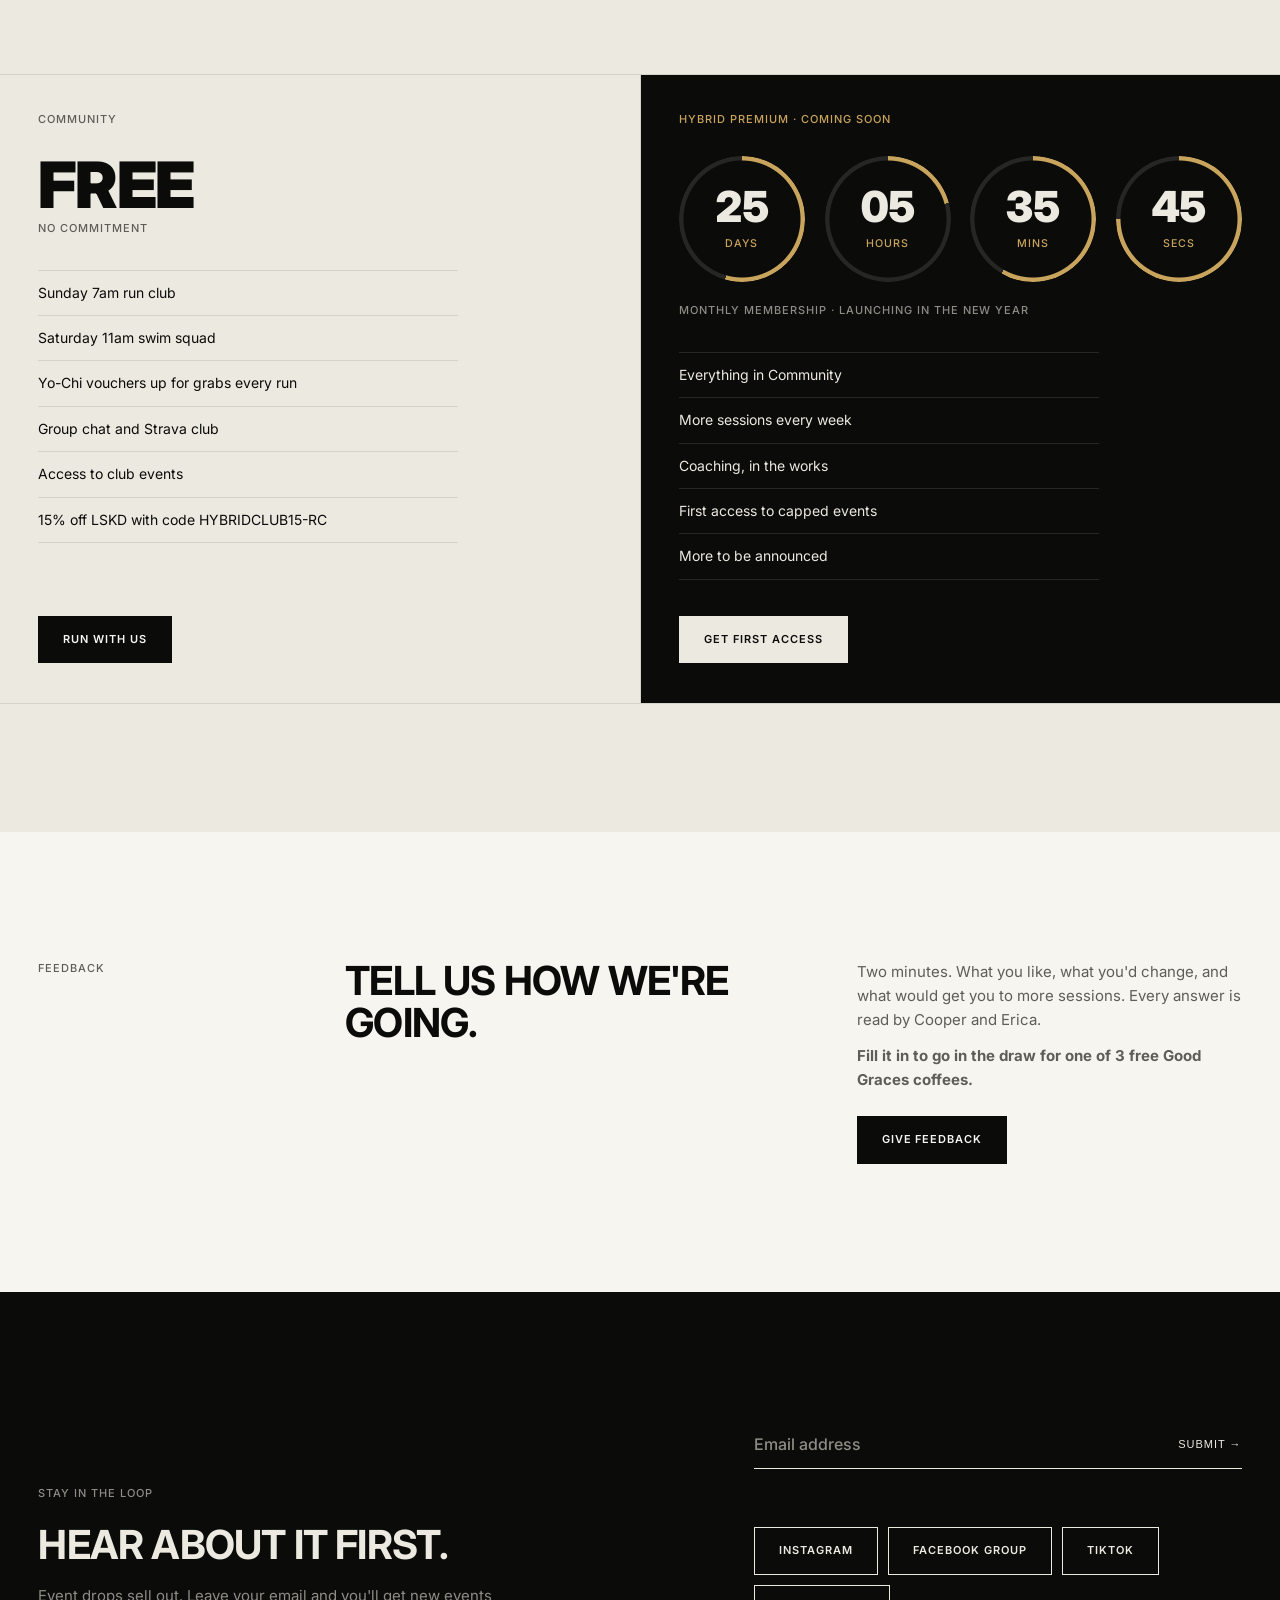
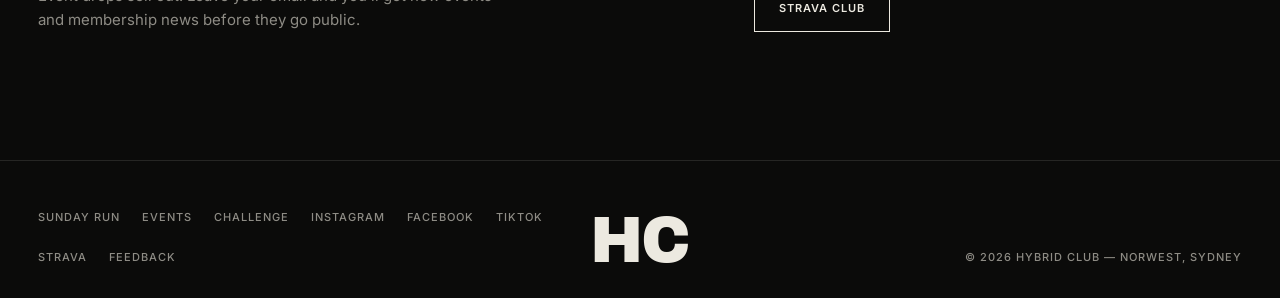
==== commit 5e45fb7a: "Feedback section: mention Good Graces coffee giveaway Co-Authored-By: Claude Opus 5.5 <noreply@anthr" ====
--- a/index.html
+++ b/index.html
@@ -386,6 +386,7 @@
       <h2>Tell us how we're going.</h2>
       <div class="side">
         <p class="copy">Two minutes. What you like, what you'd change, and what would get you to more sessions. Every answer is read by Cooper and Erica.</p>
+        <p class="copy" style="margin-top:12px"><strong>Fill it in to go in the draw for one of 3 free Good Graces coffees.</strong></p>
         <a href="https://docs.google.com/forms/d/e/1FAIpQLSfW1k7vh6MebCdJ2VPJyEhrXnlVxx_8L7Pjk5gUwQpJ-JpPDQ/viewform?usp=dialog" class="btn ink" target="_blank" rel="noopener" style="margin-top:24px">Give feedback</a>
       </div>
     </div>
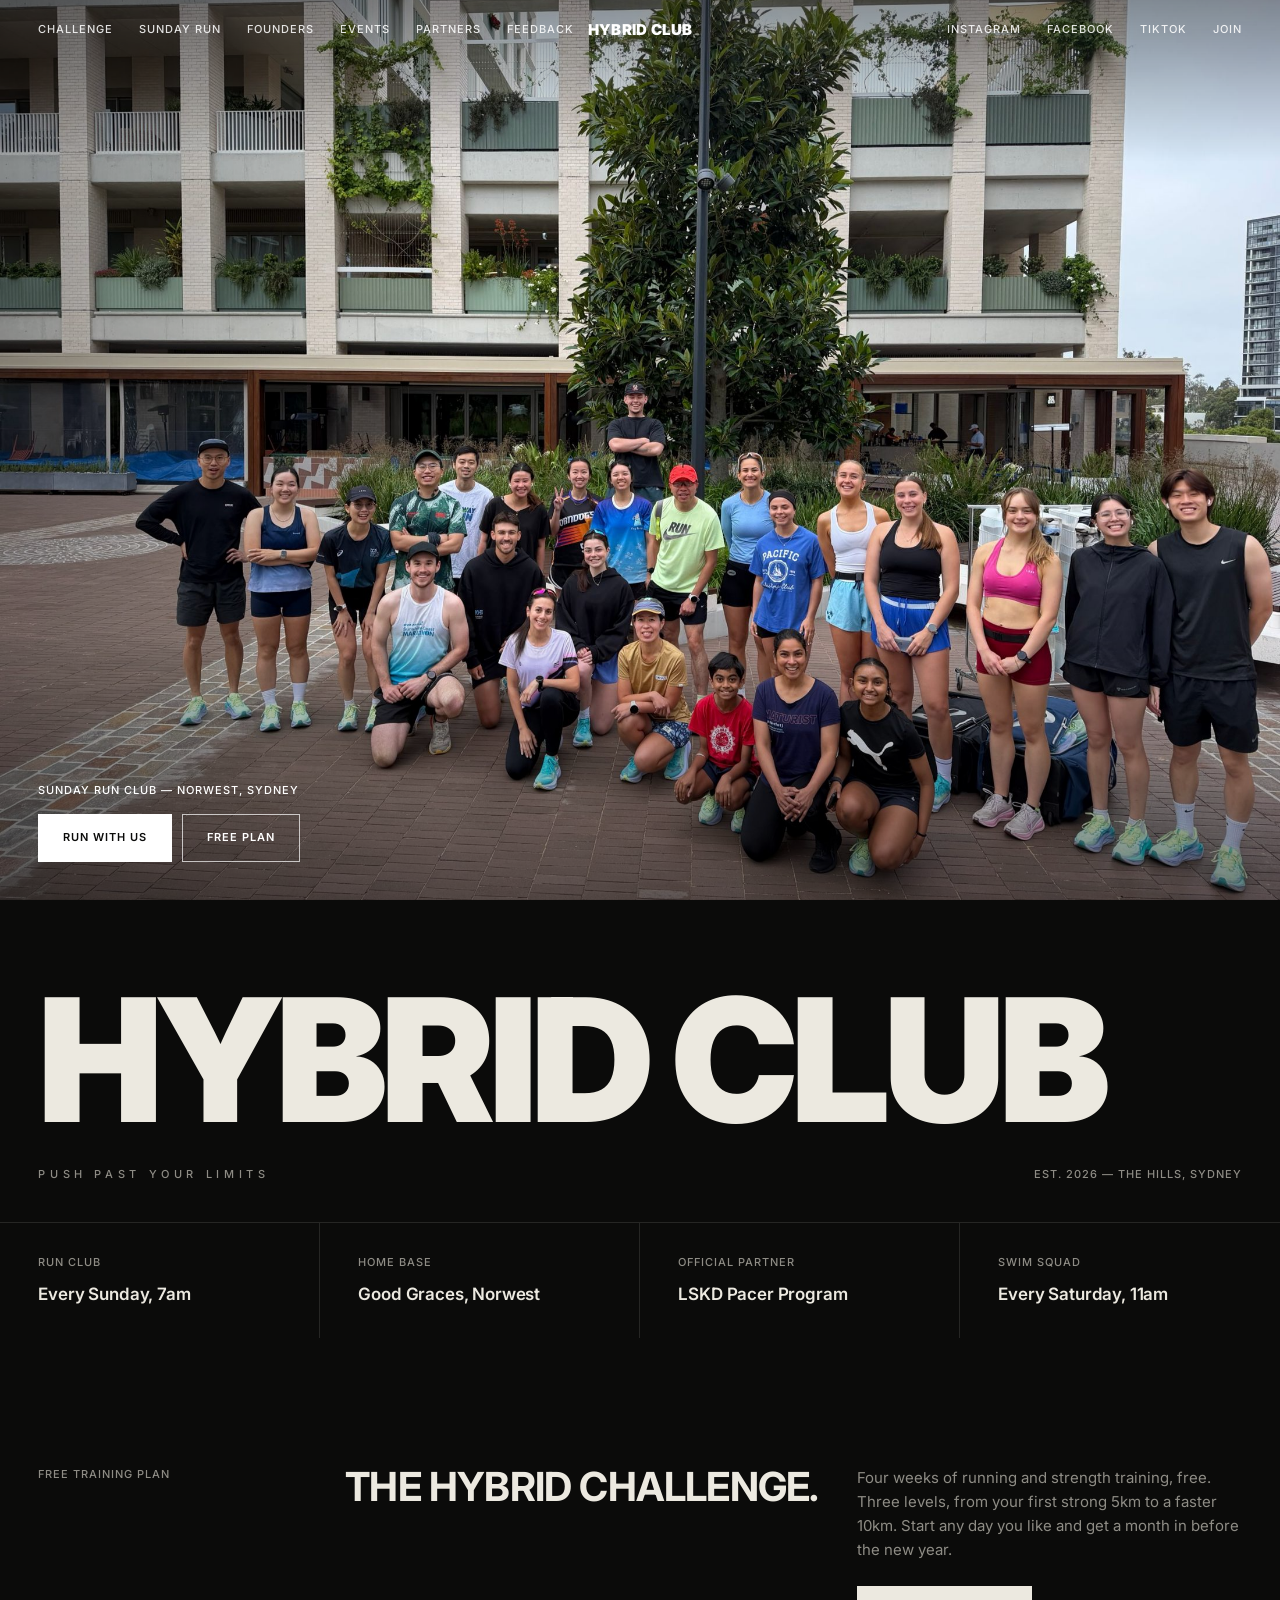
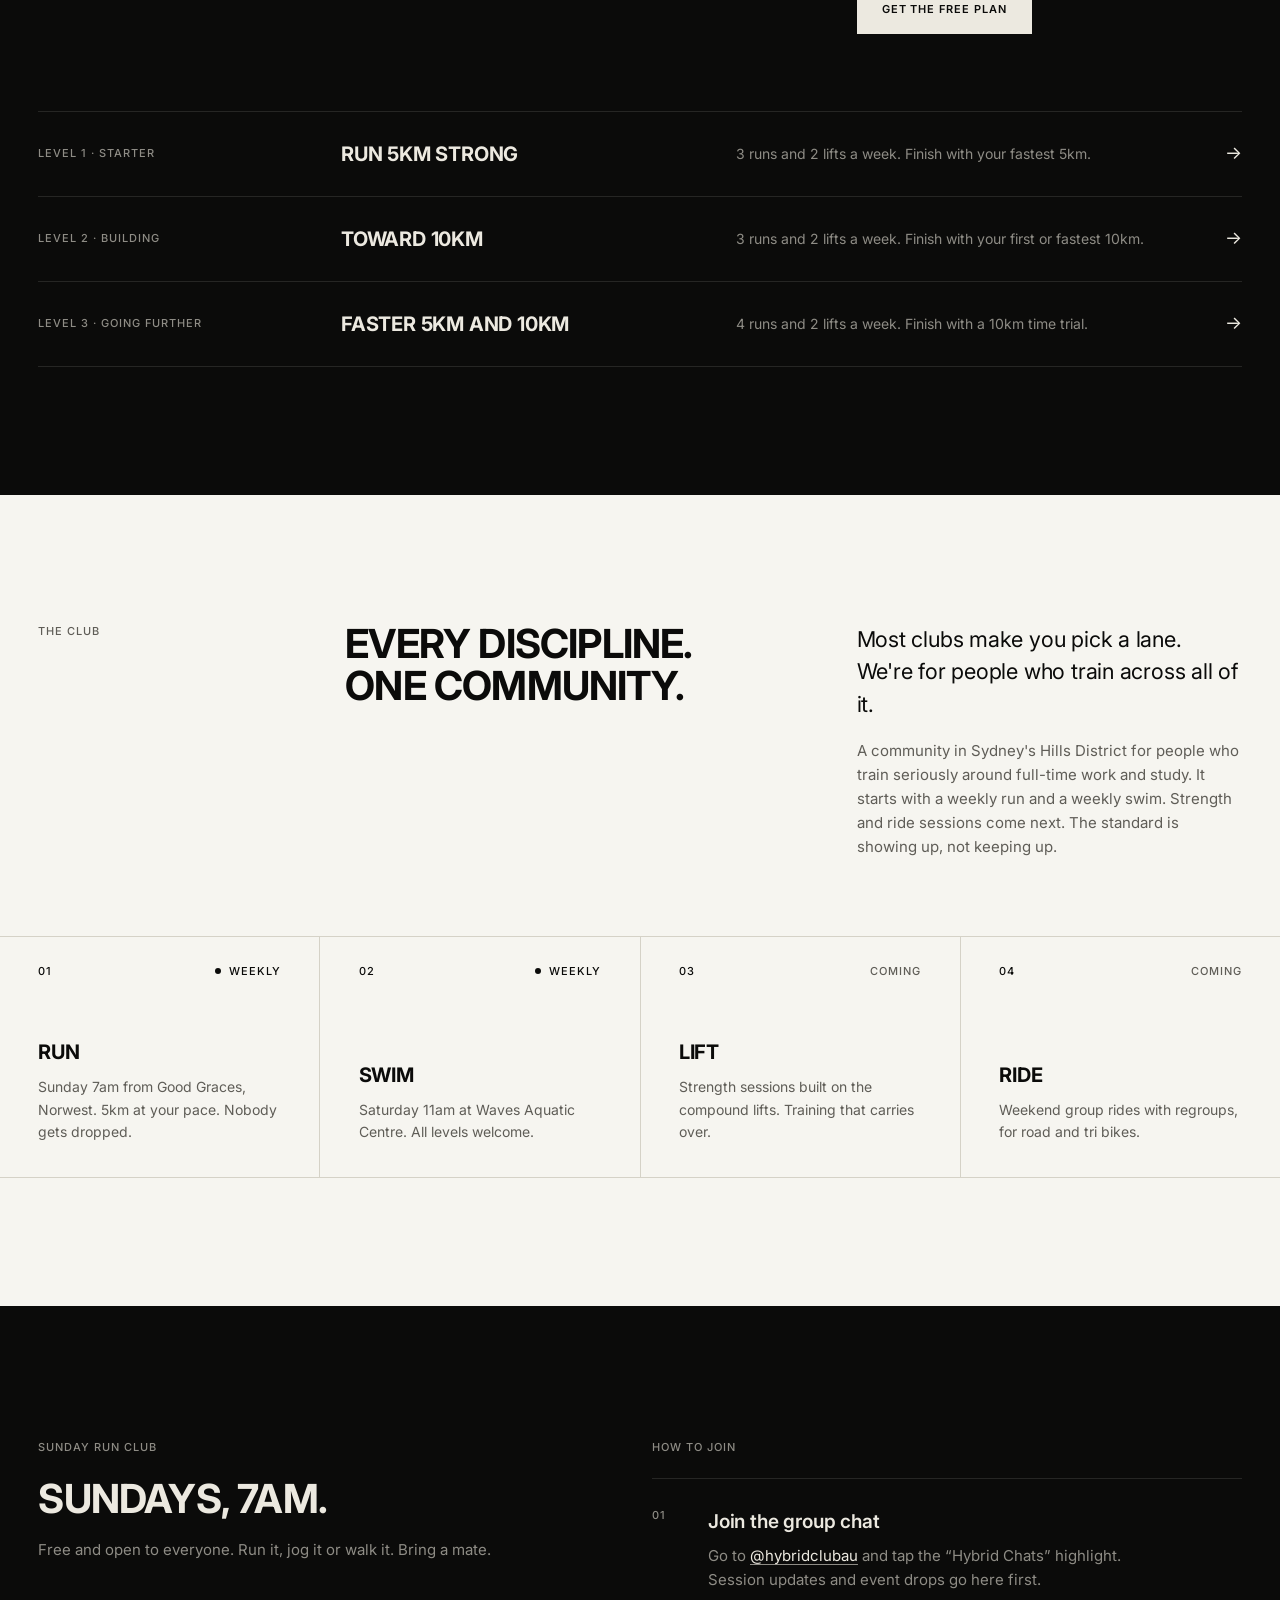
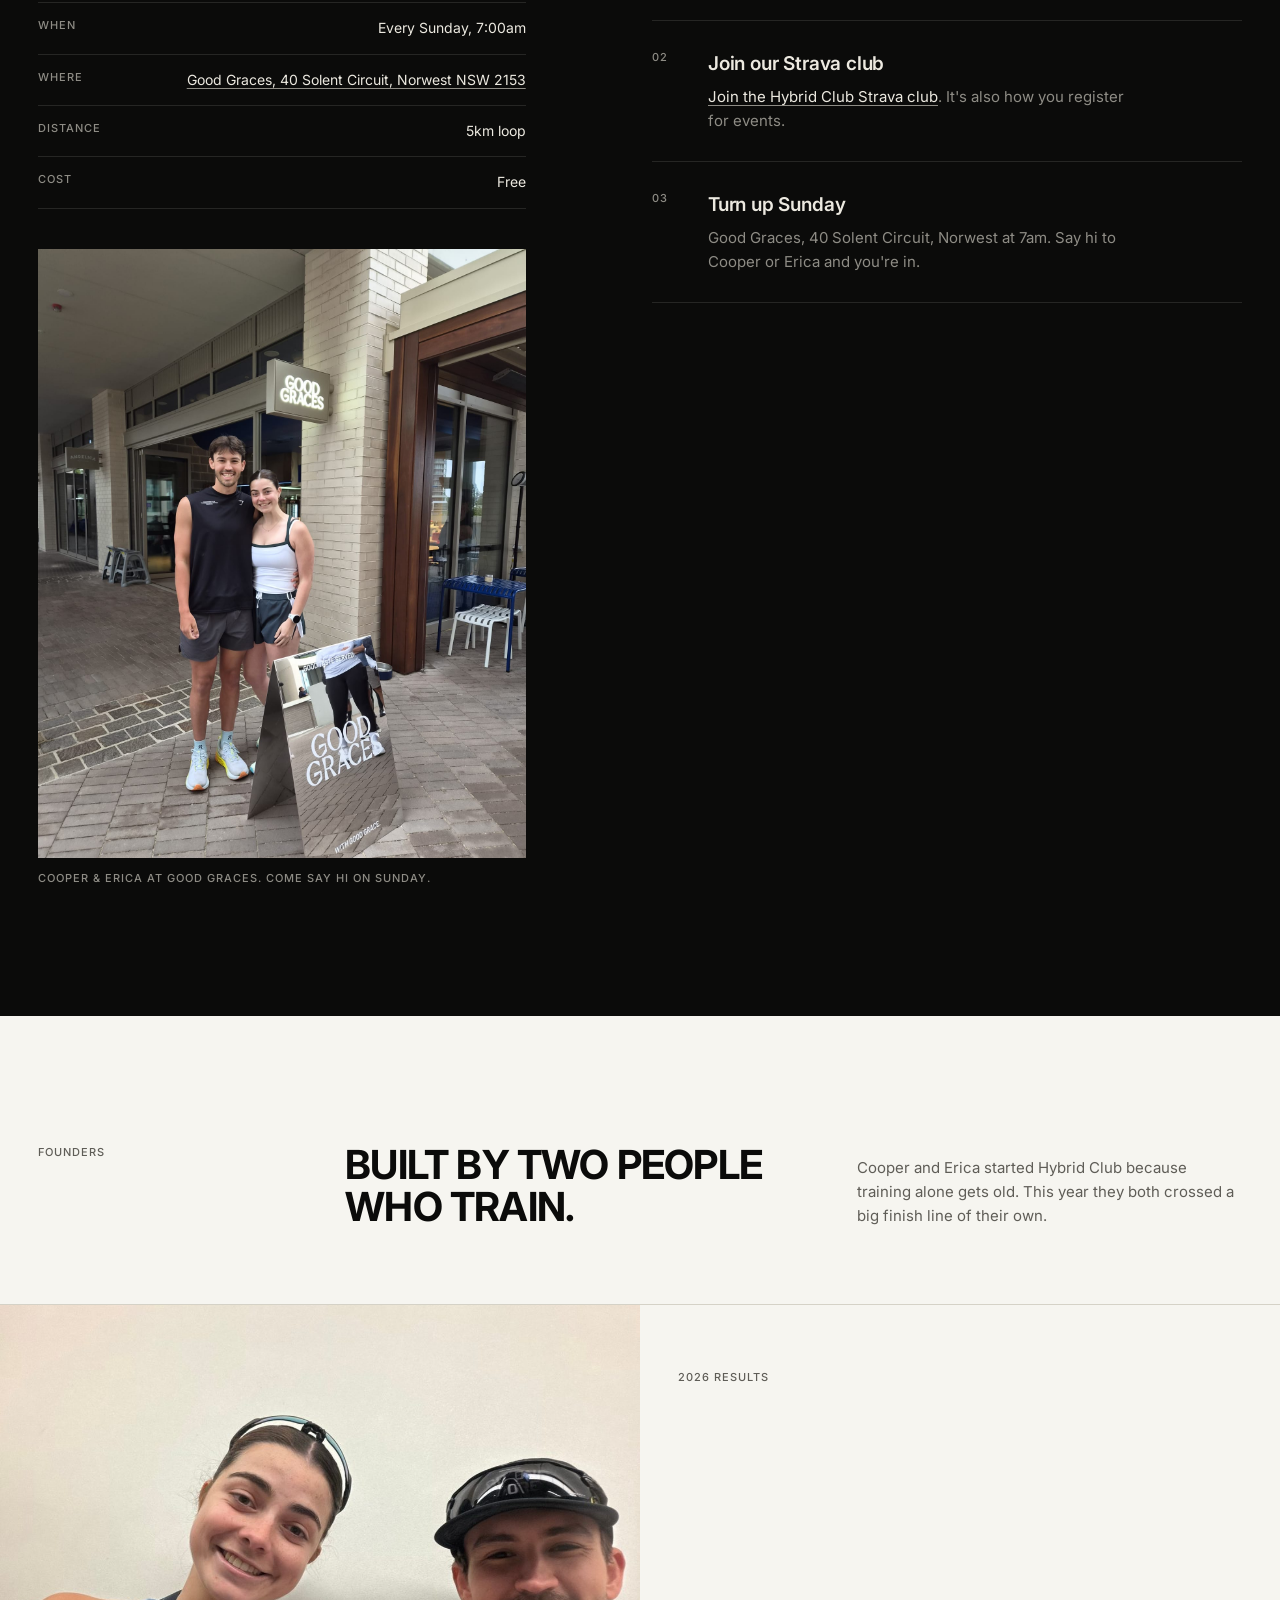
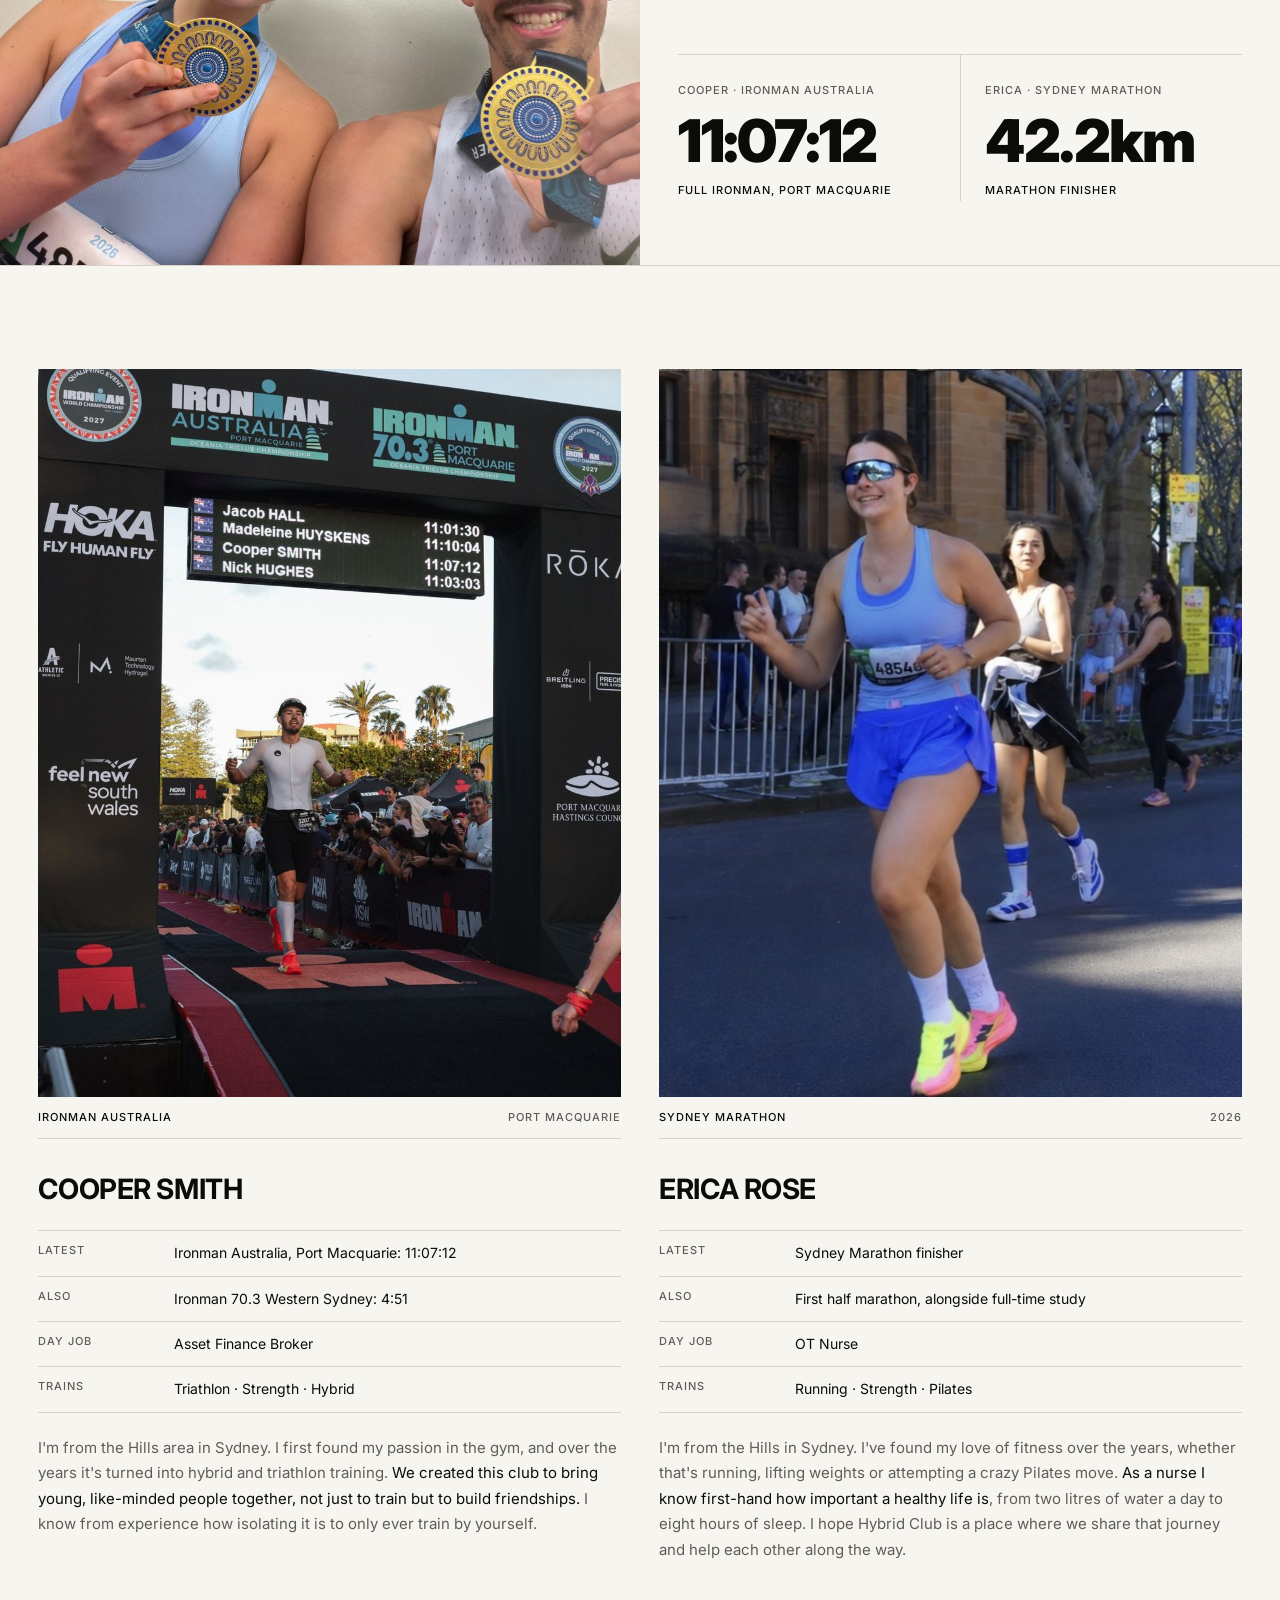
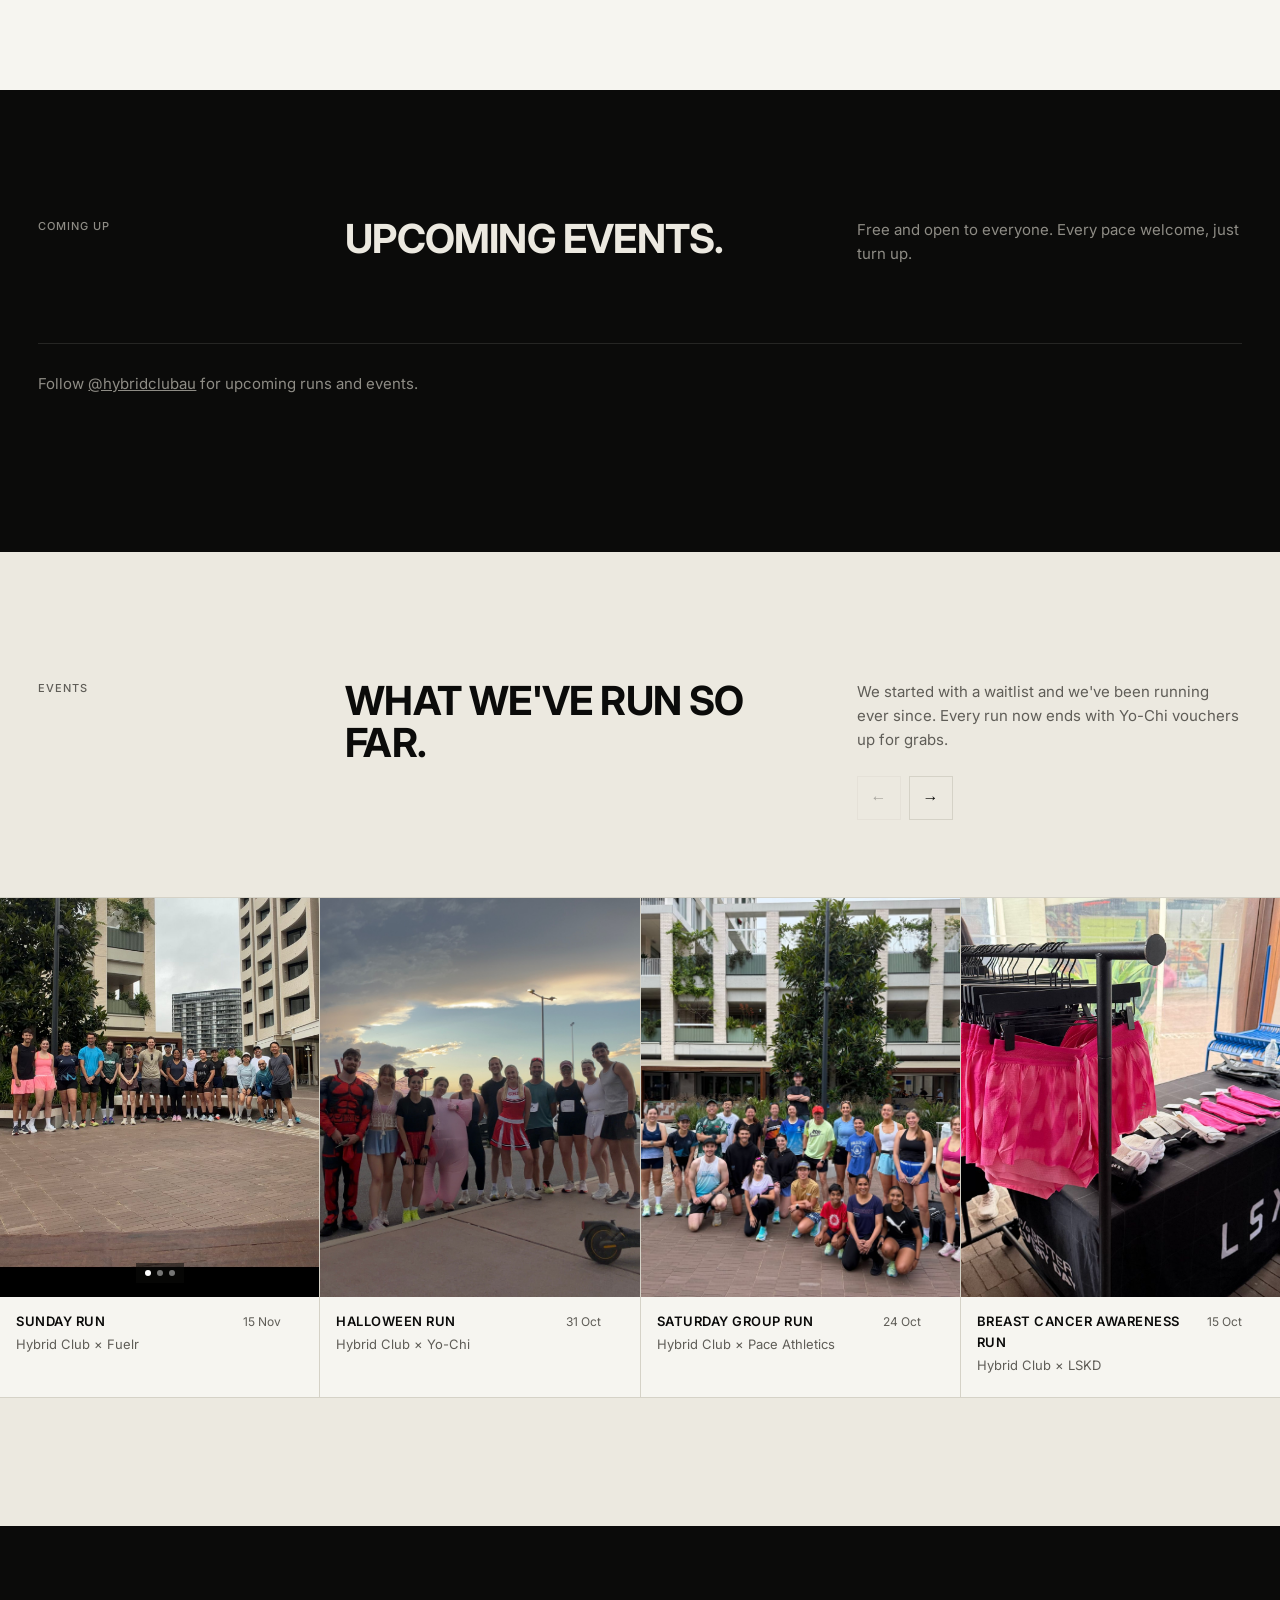
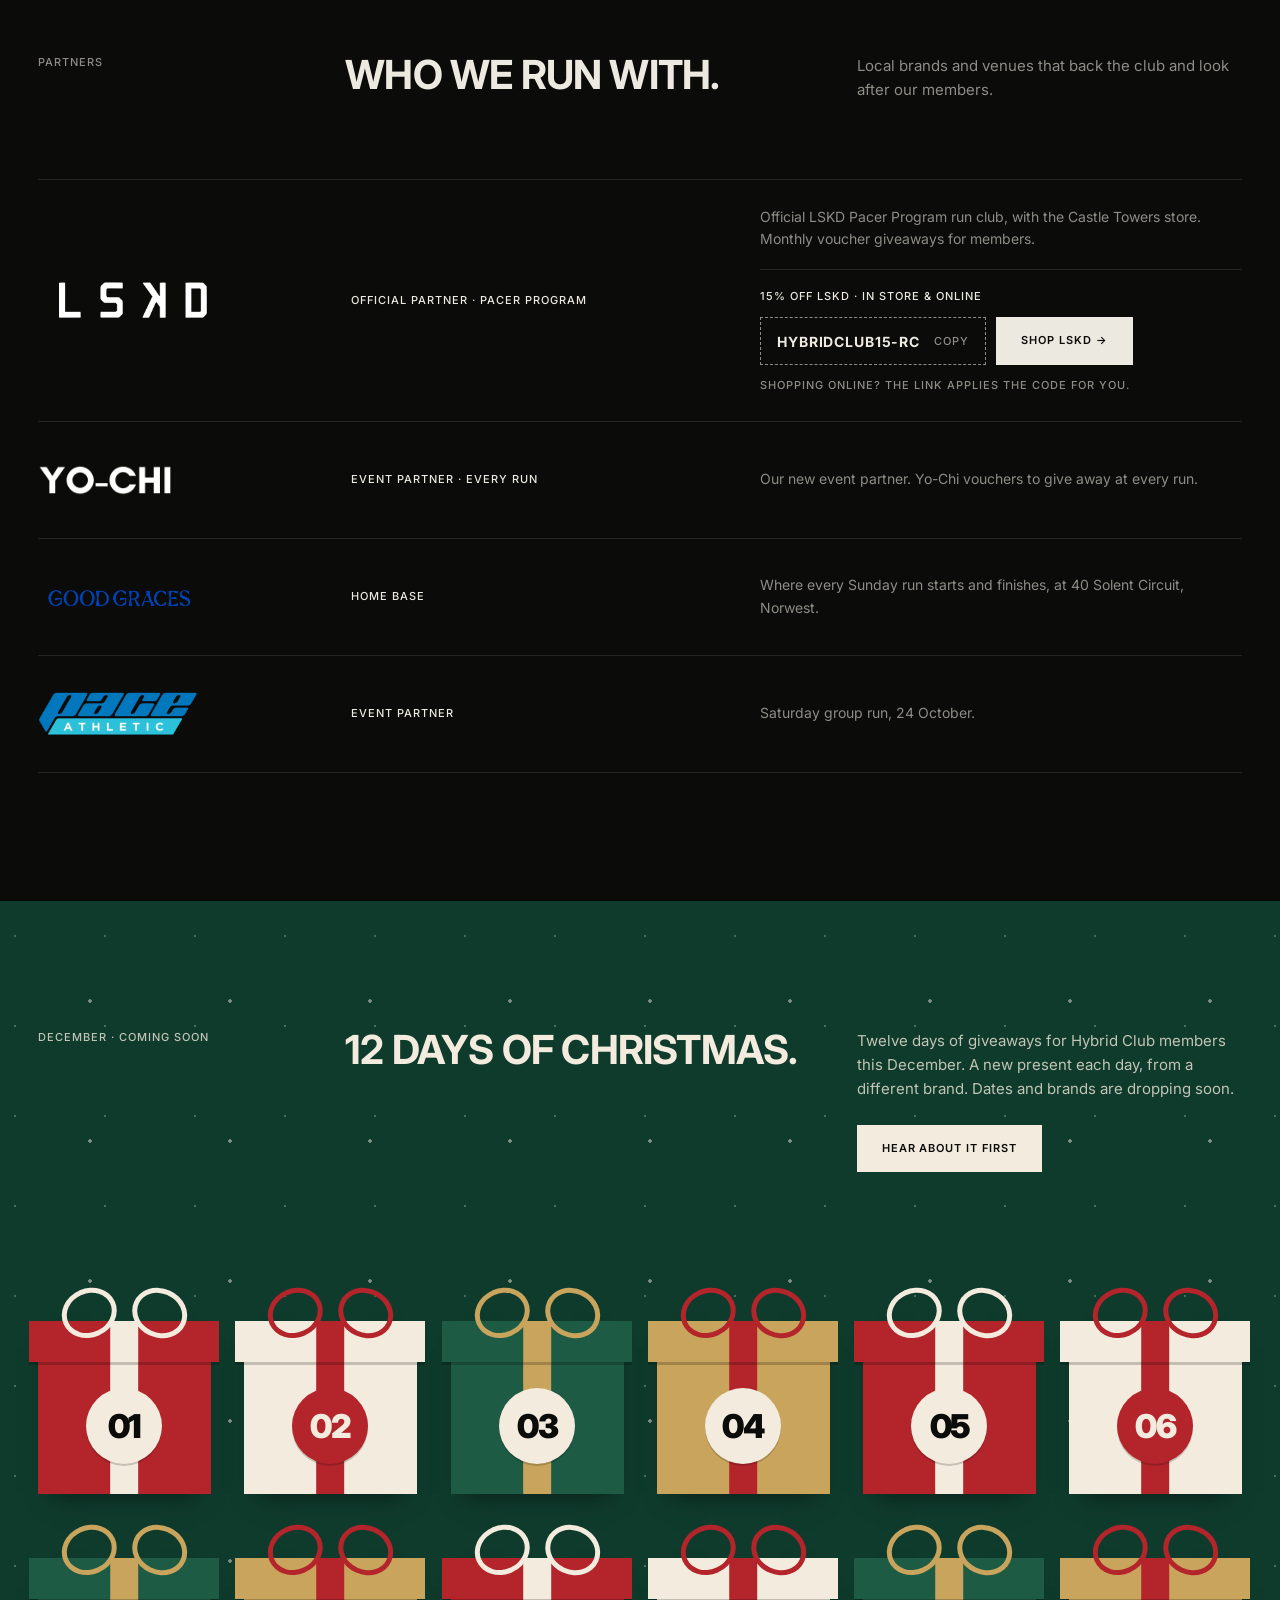
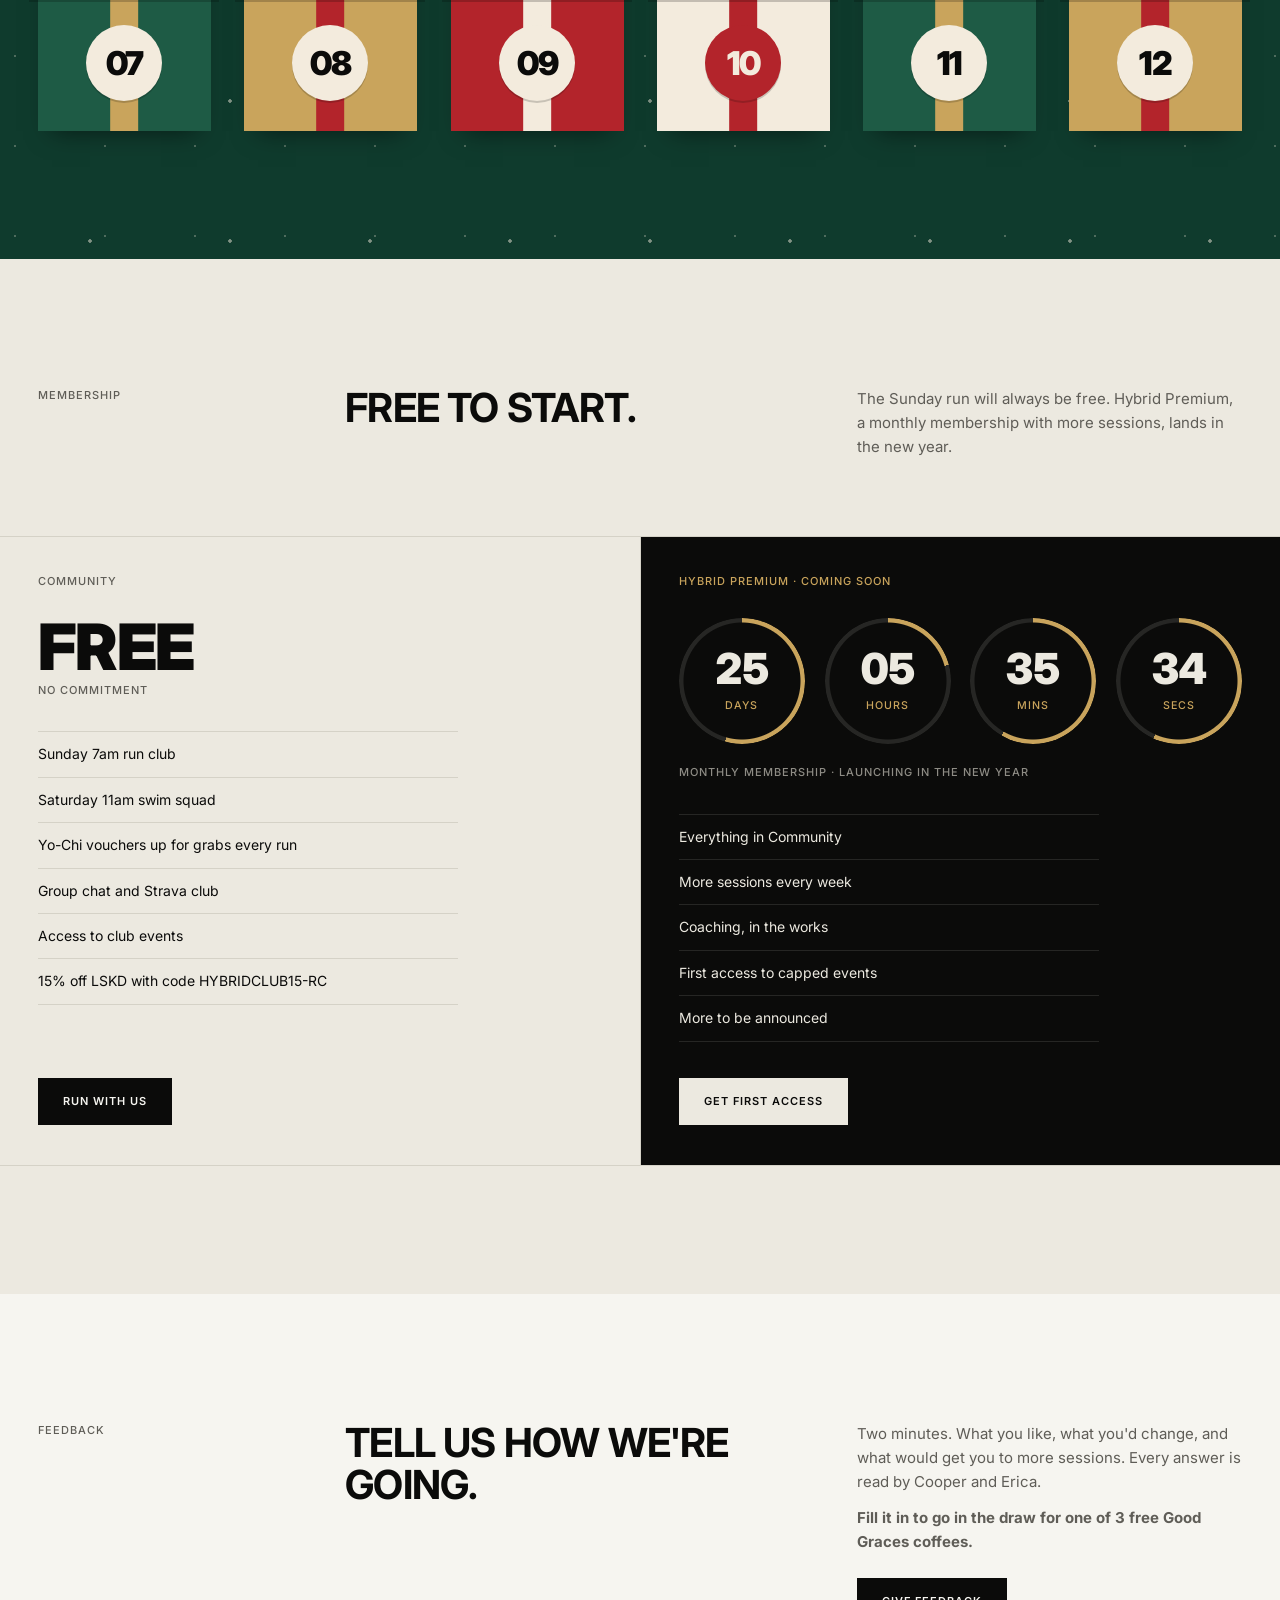
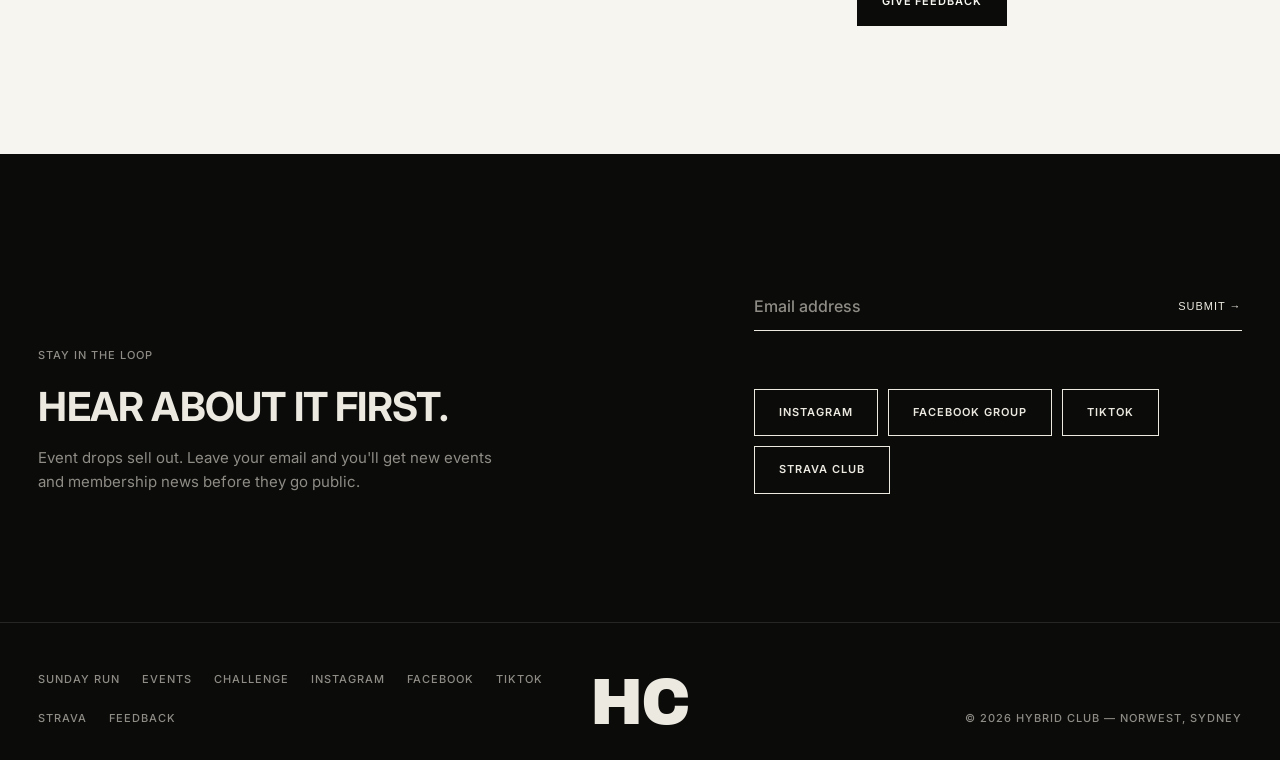
==== commit 1ddddbfa: "Add Upcoming Events section driven by Google Sheet Co-Authored-By: Claude Opus 5.5 <noreply@anthropi" ====
--- a/index.html
+++ b/index.html
@@ -22,7 +22,7 @@
       <a href="challenge.html">Challenge</a>
       <a href="#run">Sunday Run</a>
       <a href="#founders">Founders</a>
-      <a href="#events">Events</a>
+      <a href="#upcoming">Events</a>
       <a href="#partners">Partners</a>
       <a href="#feedback">Feedback</a>
     </div>
@@ -220,6 +220,21 @@
         </div>
         <p class="bio">I'm from the Hills in Sydney. I've found my love of fitness over the years, whether that's running, lifting weights or attempting a crazy Pilates move. <em>As a nurse I know first-hand how important a healthy life is</em>, from two litres of water a day to eight hours of sleep. I hope Hybrid Club is a place where we share that journey and help each other along the way.</p>
       </article>
+    </div>
+  </div>
+</section>
+
+<section id="upcoming">
+  <div class="wrap">
+    <div class="head">
+      <span class="label muted">Coming up</span>
+      <h2>Upcoming events.</h2>
+      <div class="side">
+        <p class="copy">Free and open to everyone. Every pace welcome, just turn up.</p>
+      </div>
+    </div>
+    <div class="up-list" id="upList" aria-live="polite">
+      <p class="up-empty label muted">Loading events&hellip;</p>
     </div>
   </div>
 </section>
@@ -438,6 +453,46 @@
   (function(){
     const nav=document.getElementById('nav'), hero=document.getElementById('top');
     new IntersectionObserver(([e])=>nav.classList.toggle('solid',!e.isIntersecting),{rootMargin:'-60px 0px 0px 0px'}).observe(hero);
+  })();
+
+
+  // Upcoming events: read from the "Hybrid Club – Website Events" Google Sheet.
+  // Add, edit or delete rows in the Sheet and the site updates. Past dates drop off automatically.
+  (function(){
+    const SHEET='1XrK0IdPKzYk15ZpCAH0NsFSTAfC6nq1MfkOr7_VG2kM';
+    const URL='https://docs.google.com/spreadsheets/d/'+SHEET+'/gviz/tq?tqx=out:csv&sheet=Events';
+    const FALLBACK_LINK='https://www.instagram.com/hybridclubau/';
+    const list=document.getElementById('upList');
+    const esc=t=>String(t||'').replace(/[&<>"']/g,c=>({'&':'&amp;','<':'&lt;','>':'&gt;','"':'&quot;',"'":'&#39;'}[c]));
+    const empty=msg=>{list.innerHTML='<p class="up-empty copy">'+msg+'</p>';};
+    function csv(text){
+      const rows=[];let row=[],f='',q=false;
+      for(let i=0;i<text.length;i++){const c=text[i];
+        if(q){if(c=='"'){if(text[i+1]=='"'){f+='"';i++;}else q=false;}else f+=c;}
+        else if(c=='"')q=true; else if(c==','){row.push(f);f='';}
+        else if(c=='\n'){row.push(f);rows.push(row);row=[];f='';} else if(c!='\r')f+=c;}
+      if(f||row.length){row.push(f);rows.push(row);} return rows;
+    }
+    function parseDate(v){
+      v=(v||'').trim(); let m=v.match(/^(\d{1,2})\/(\d{1,2})\/(\d{2,4})$/);
+      if(m){let y=+m[3]; if(y<100)y+=2000; return new Date(y,m[2]-1,+m[1]);}
+      m=v.match(/^(\d{4})-(\d{1,2})-(\d{1,2})/); if(m)return new Date(+m[1],m[2]-1,+m[3]);
+      const d=new Date(v); return isNaN(d)?null:new Date(d.getFullYear(),d.getMonth(),d.getDate());
+    }
+    fetch(URL).then(r=>{if(!r.ok)throw 0;return r.text();}).then(t=>{
+      const today=new Date(); today.setHours(0,0,0,0);
+      const ev=csv(t).slice(1).map(r=>({d:parseDate(r[0]),time:r[1],name:r[2],loc:r[3],info:r[4],link:(r[5]||'').trim(),btn:(r[6]||'').trim()}))
+        .filter(e=>e.d&&e.name&&e.d>=today).sort((a,b)=>a.d-b.d);
+      if(!ev.length){empty('Next event announced soon. Follow <a href="'+FALLBACK_LINK+'" target="_blank" rel="noopener"><u>@hybridclubau</u></a> so you don\'t miss it.');return;}
+      list.innerHTML=ev.map(e=>{
+        const day=e.d.toLocaleDateString('en-AU',{weekday:'short'}), dm=e.d.toLocaleDateString('en-AU',{day:'numeric',month:'short'});
+        const link=e.link||FALLBACK_LINK, btn=e.btn||(e.link?'RSVP':'Join us');
+        return '<article class="up"><div class="up-date"><span class="label muted">'+esc(day)+'</span><span class="up-dm">'+esc(dm)+'</span></div>'+
+          '<div class="up-main"><h3>'+esc(e.name)+'</h3><p class="label muted">'+[e.time,e.loc].filter(Boolean).map(esc).join(' &middot; ')+'</p>'+
+          (e.info?'<p class="copy">'+esc(e.info)+'</p>':'')+'</div>'+
+          '<a class="btn ghost" href="'+esc(link)+'" target="_blank" rel="noopener">'+esc(btn)+' &rarr;</a></article>';
+      }).join('');
+    }).catch(()=>empty('Follow <a href="'+FALLBACK_LINK+'" target="_blank" rel="noopener"><u>@hybridclubau</u></a> for upcoming runs and events.'));
   })();
 
   // Emails go straight to the Hybrid Club list in Kit (form 10141033)
--- a/site.css
+++ b/site.css
@@ -376,3 +376,18 @@
     .tier .btn{align-self:stretch}
     .rows div{grid-template-columns:96px 1fr}
   }
+
+  /* ================= UPCOMING EVENTS ================= */
+  .up-list{border-top:1px solid var(--line-d)}
+  .up{display:grid;grid-template-columns:repeat(12,1fr);gap:24px;align-items:center;padding:28px 0;border-bottom:1px solid var(--line-d)}
+  .up-date{grid-column:1 / 4;display:flex;flex-direction:column;gap:6px}
+  .up-dm{font-weight:700;font-size:clamp(22px,2.2vw,28px);text-transform:uppercase;letter-spacing:-.015em;line-height:1}
+  .up-main{grid-column:4 / 10;display:flex;flex-direction:column;gap:8px}
+  .up-main h3{font-weight:700;font-size:20px;text-transform:uppercase;letter-spacing:-.01em}
+  .up .btn{grid-column:10 / 13;justify-self:end}
+  .up-empty{padding:28px 0}
+  @media (max-width:900px){
+    .up{grid-template-columns:1fr;gap:12px}
+    .up-date,.up-main,.up .btn{grid-column:1 / -1;justify-self:start}
+    .up-date{flex-direction:row;align-items:baseline;gap:10px}
+  }
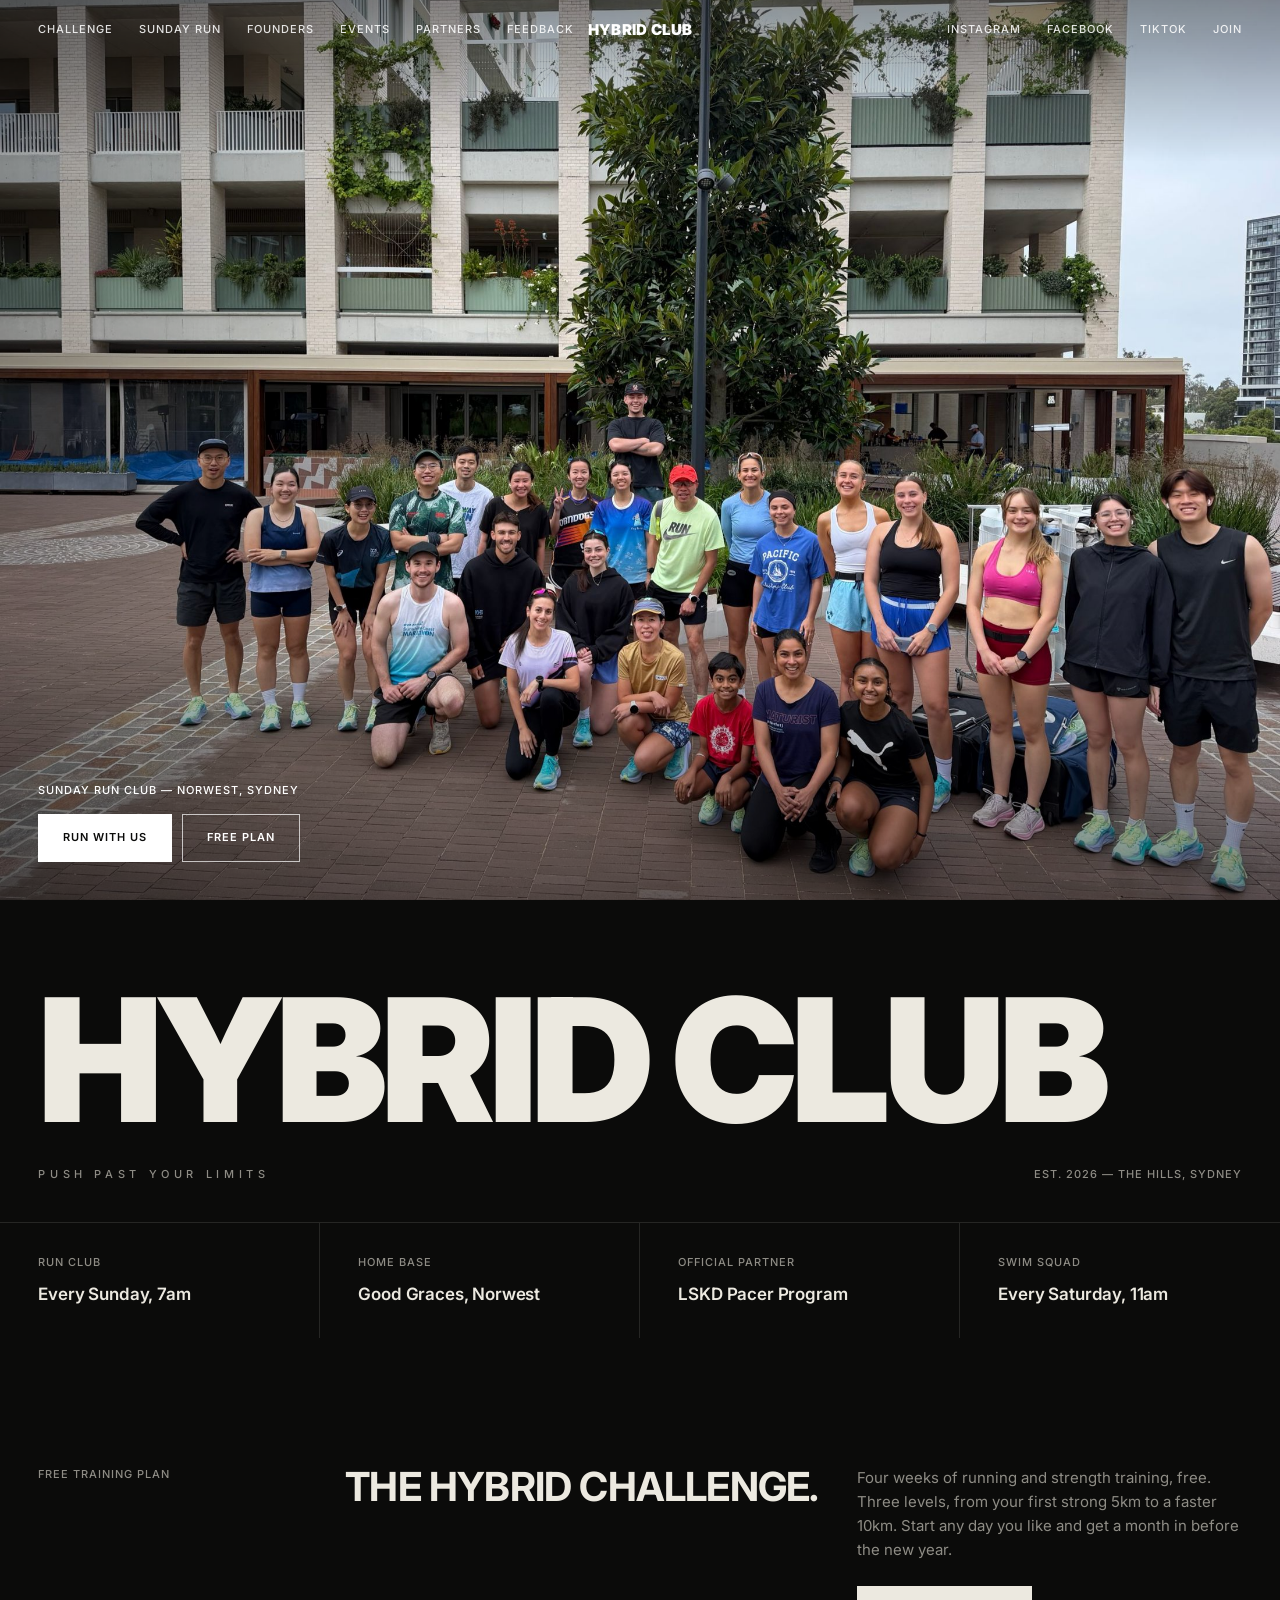
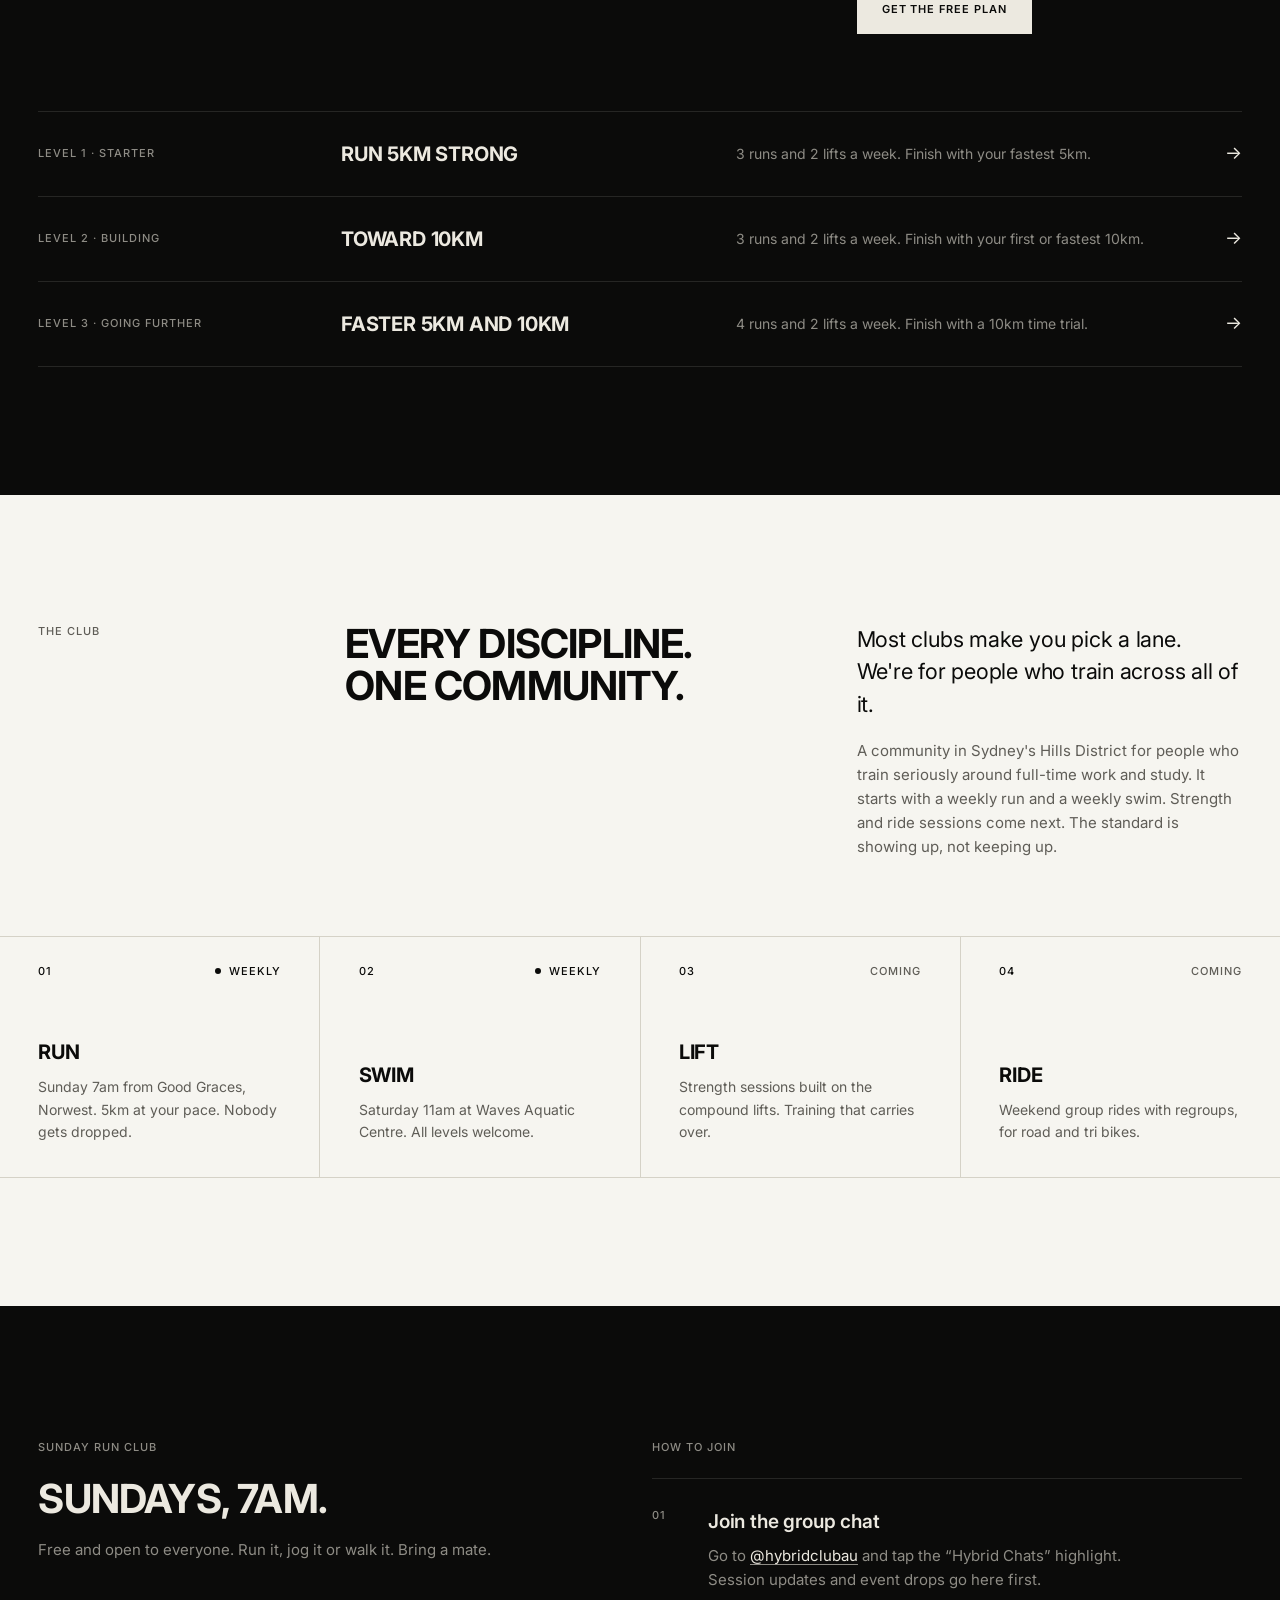
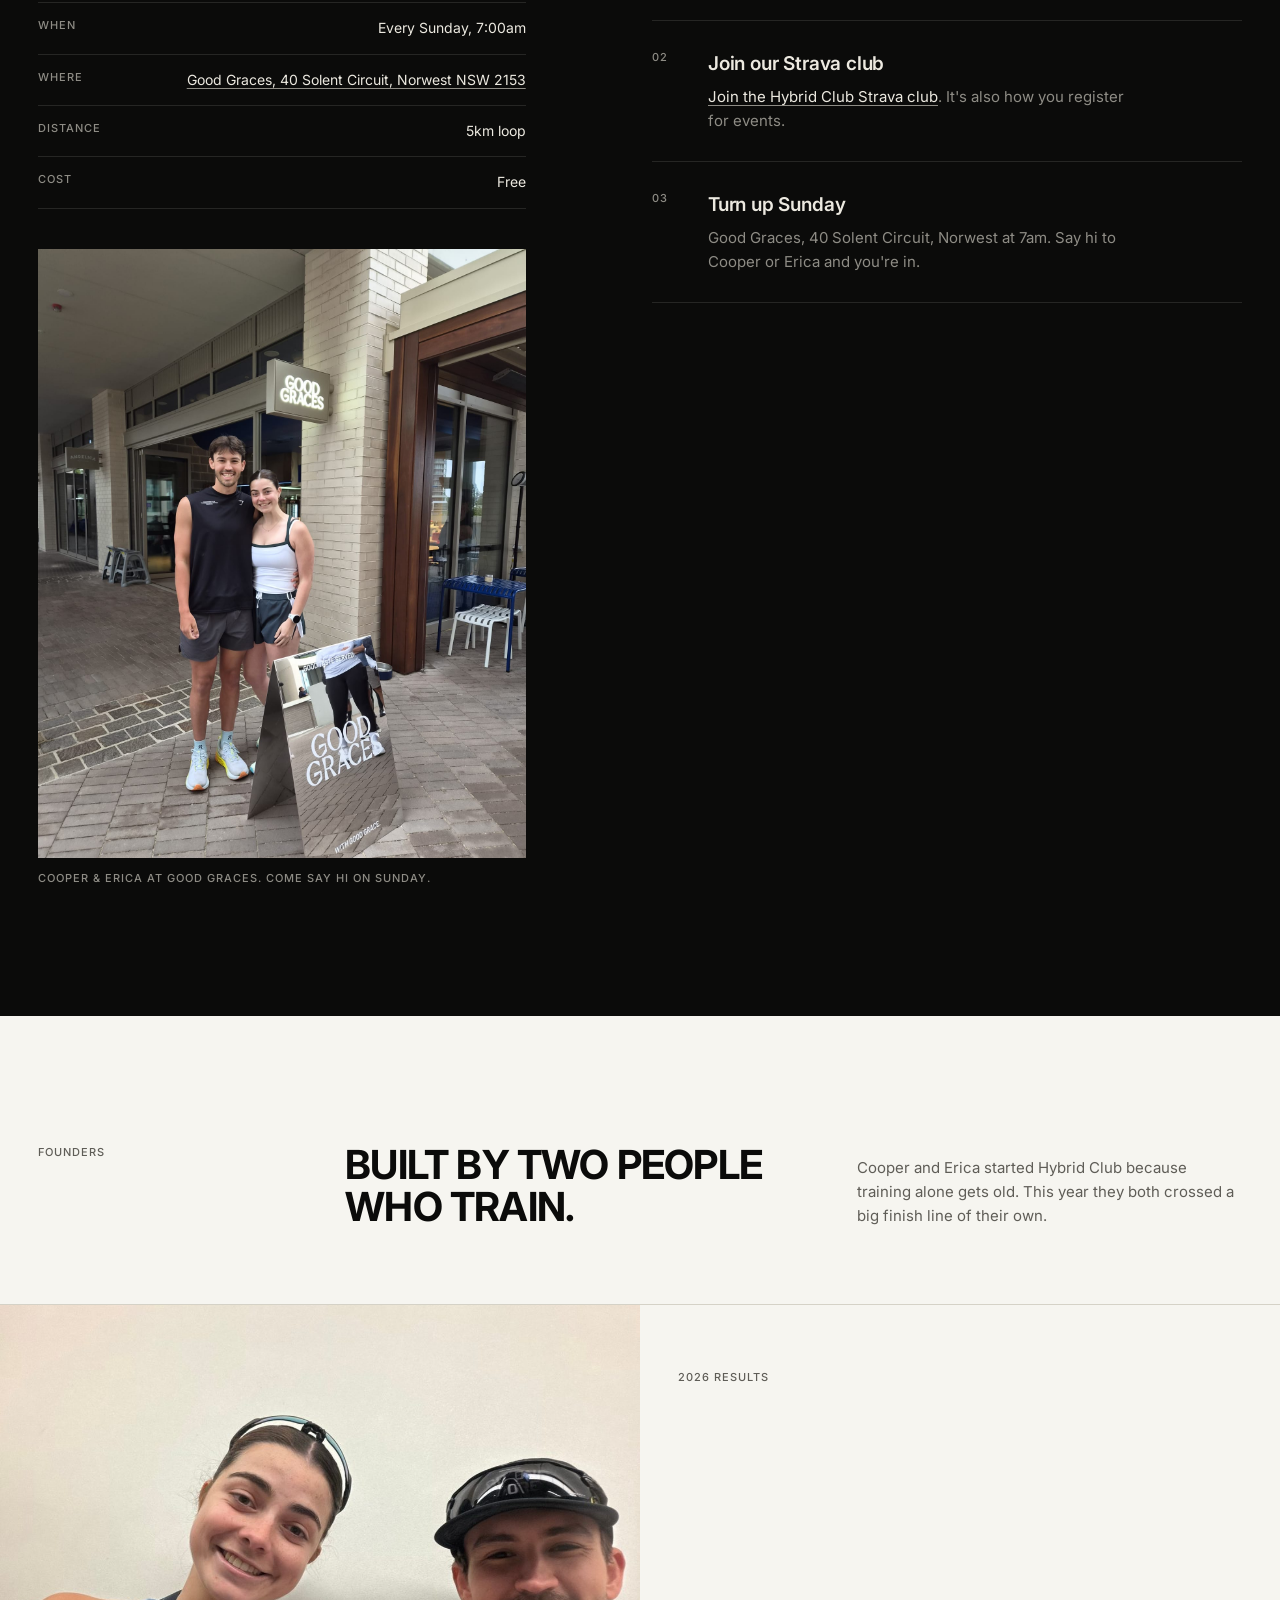
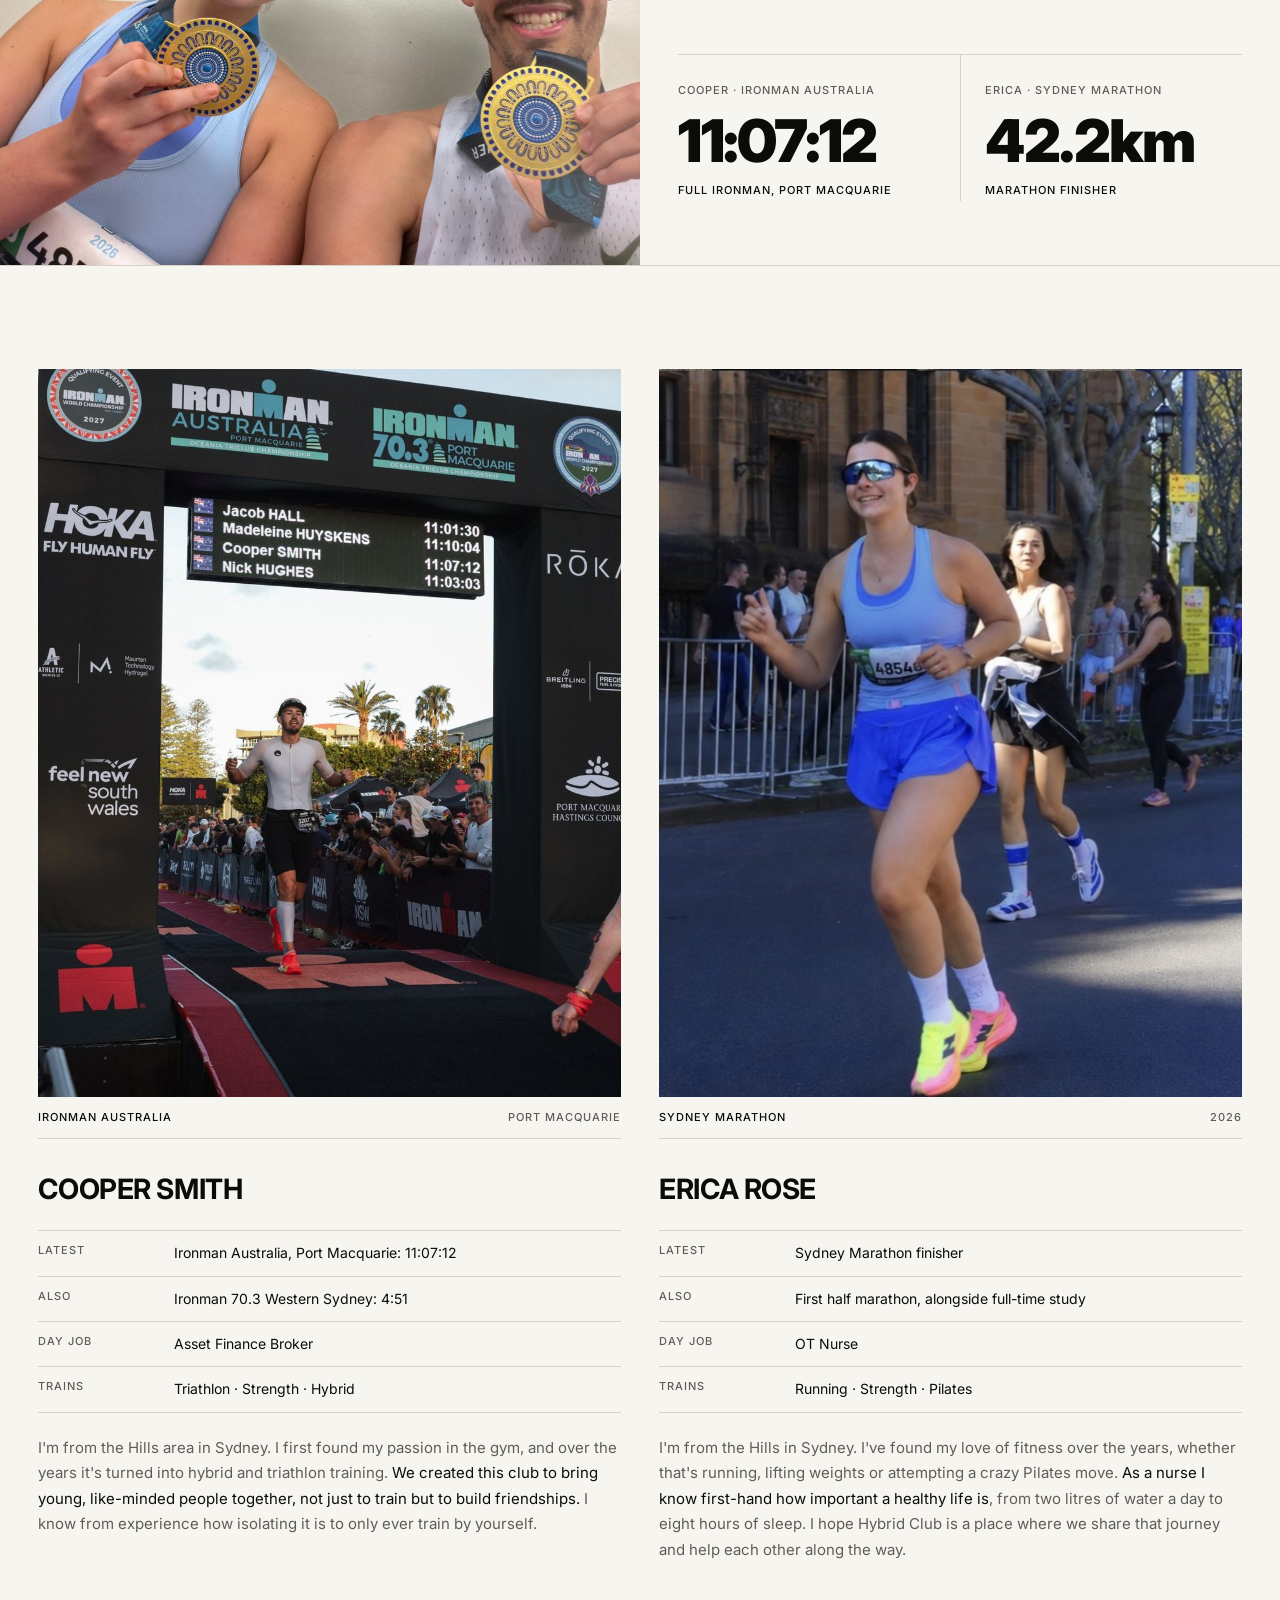
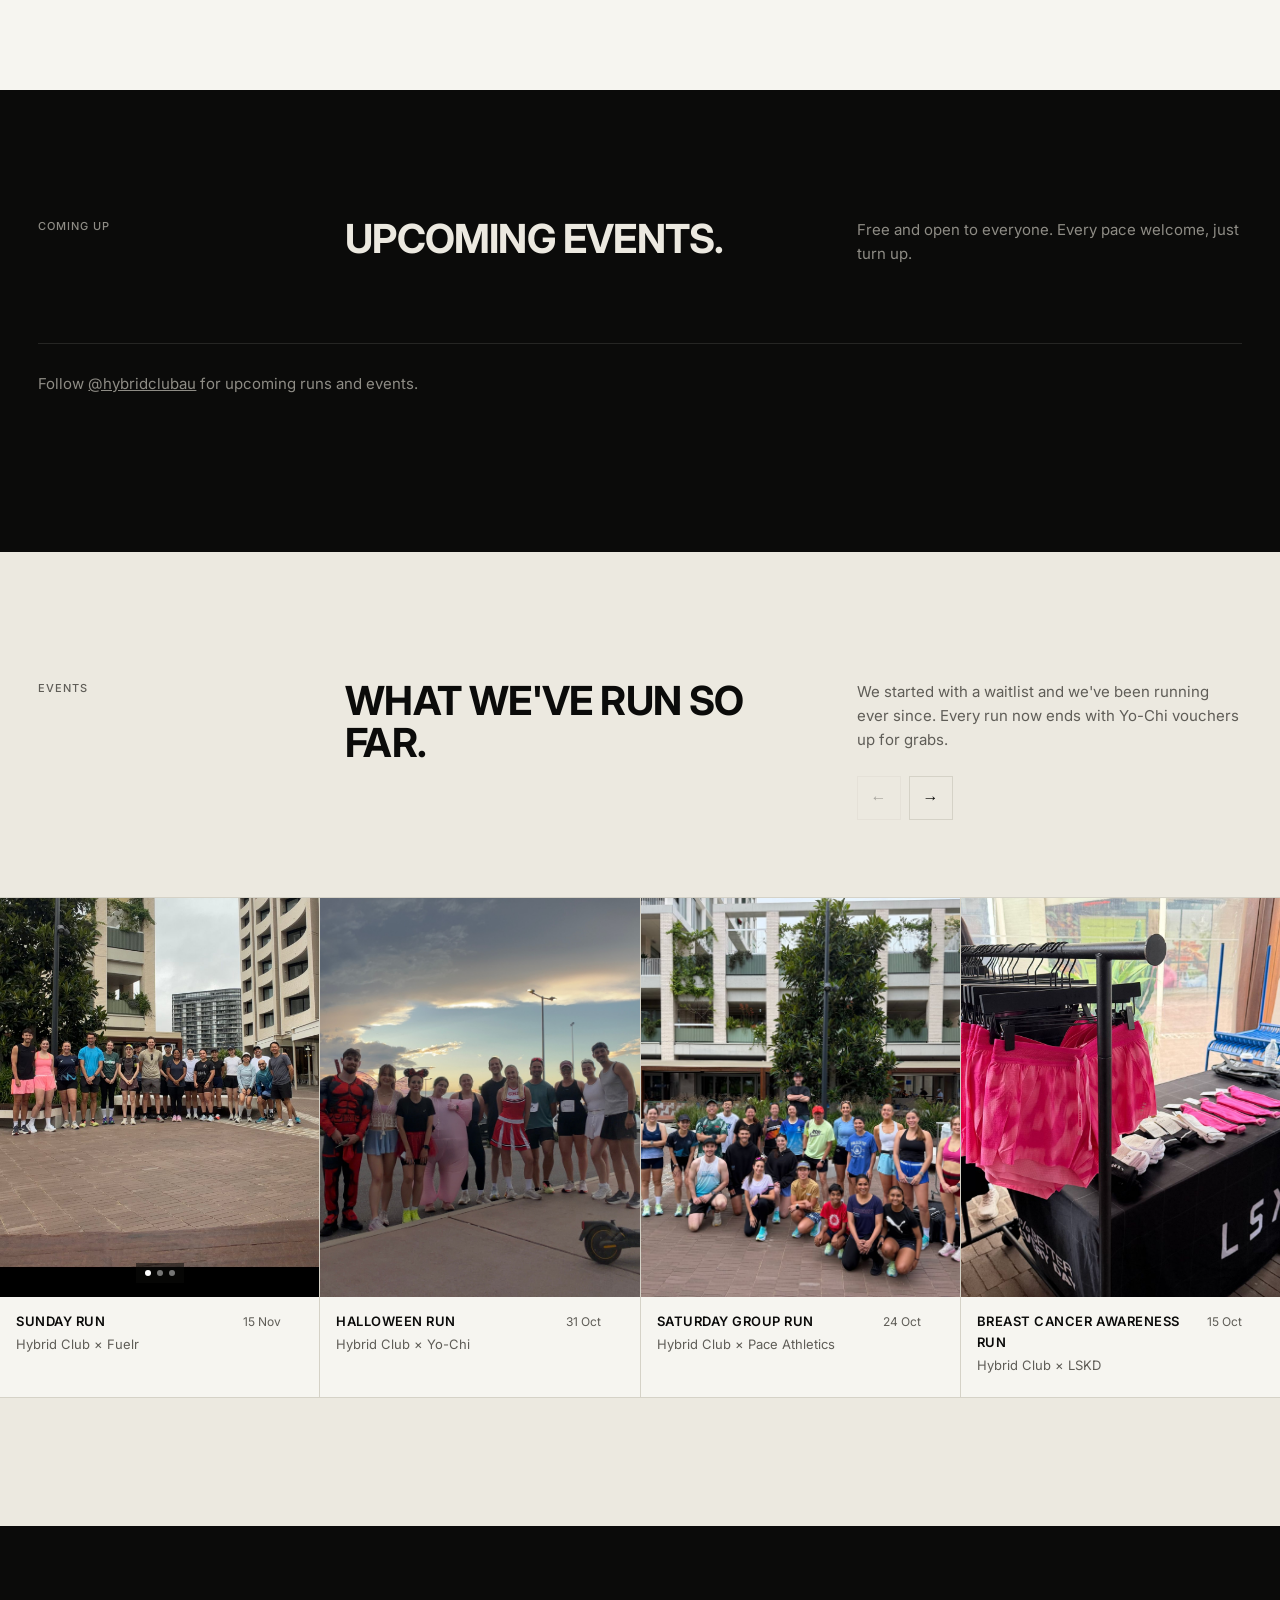
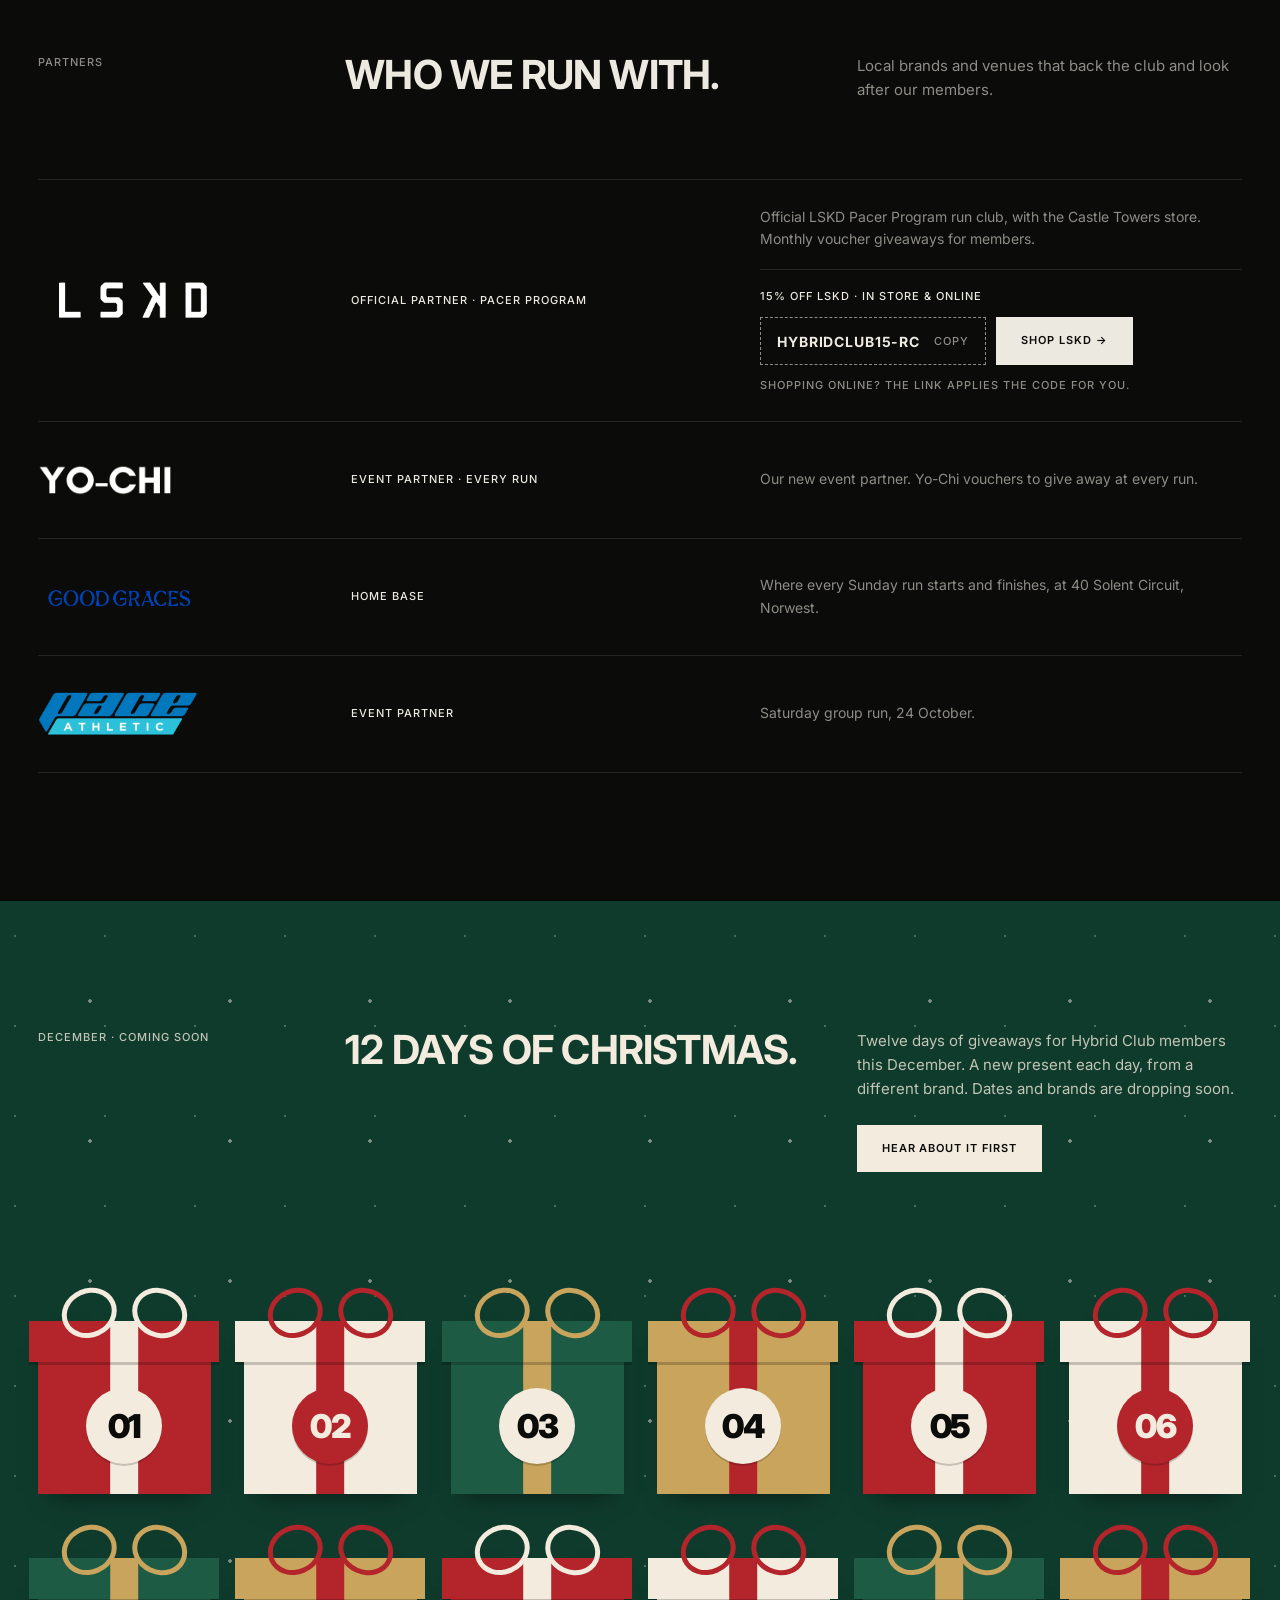
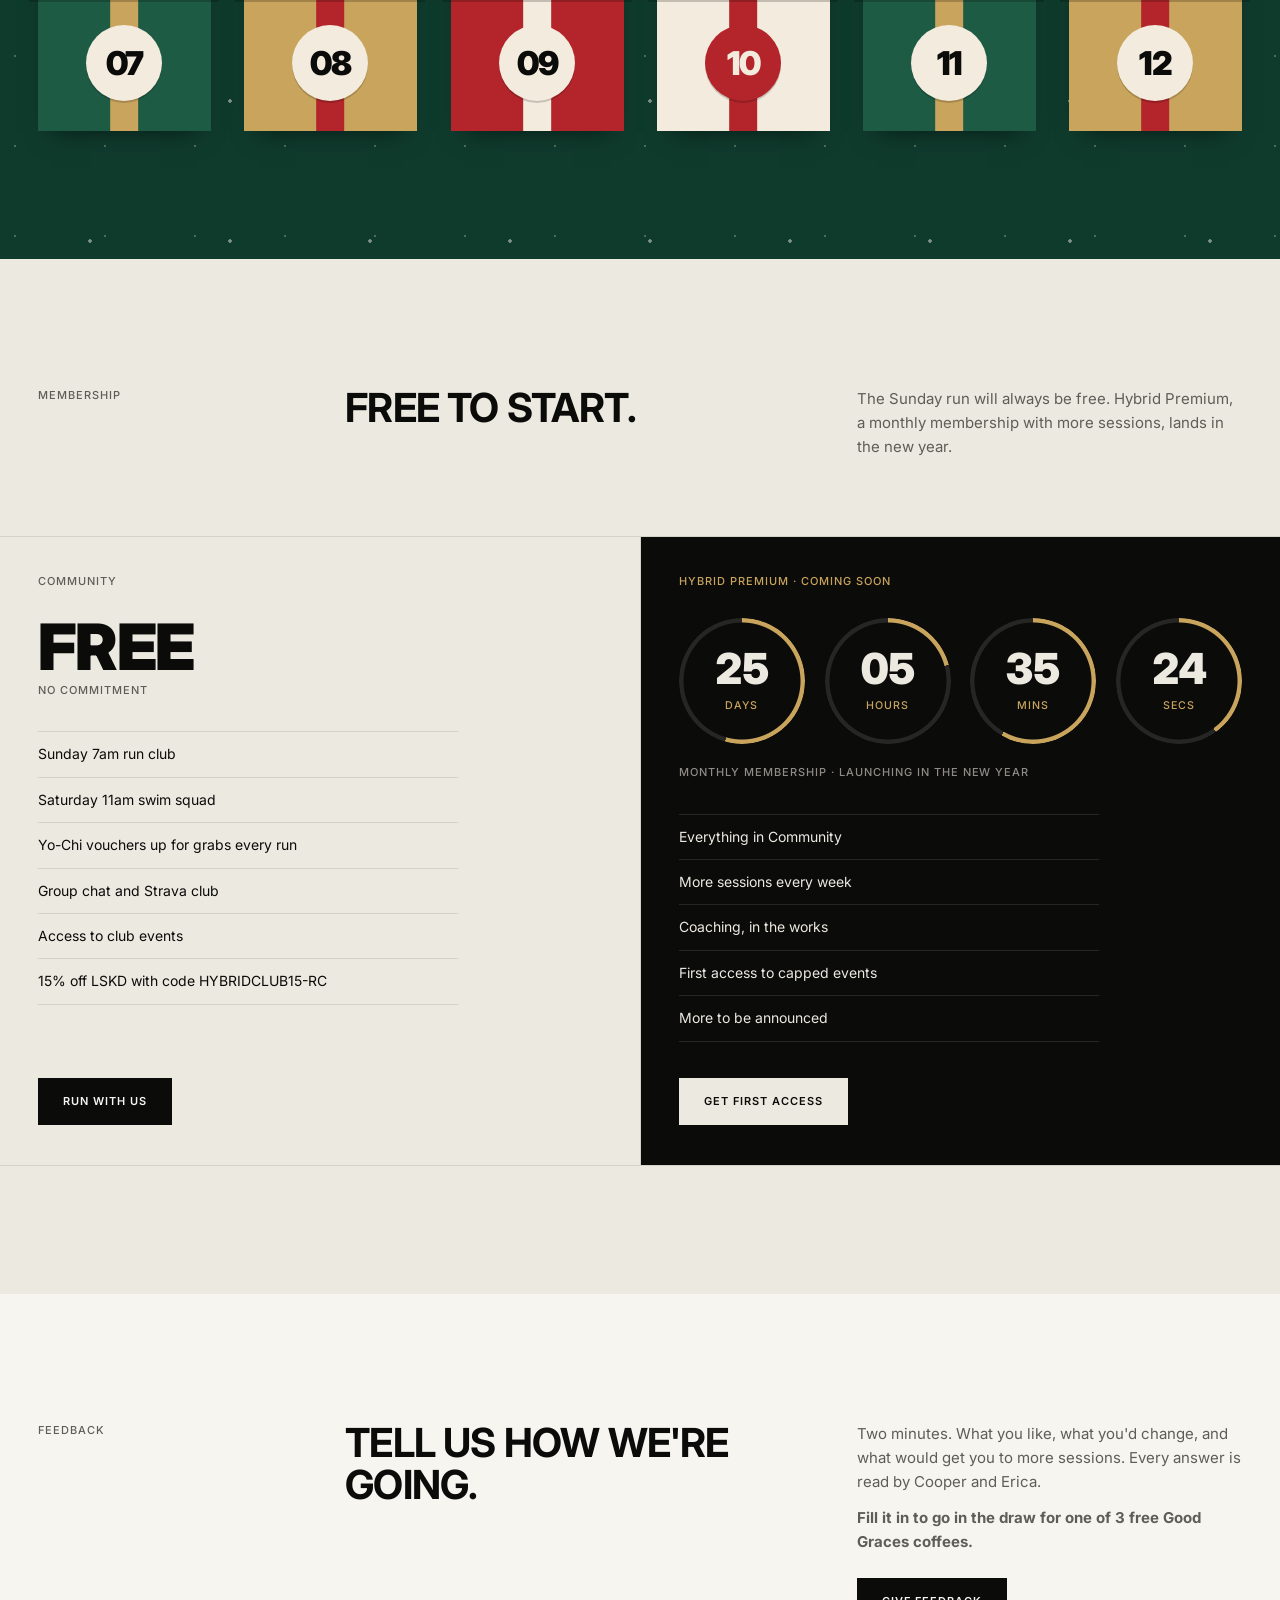
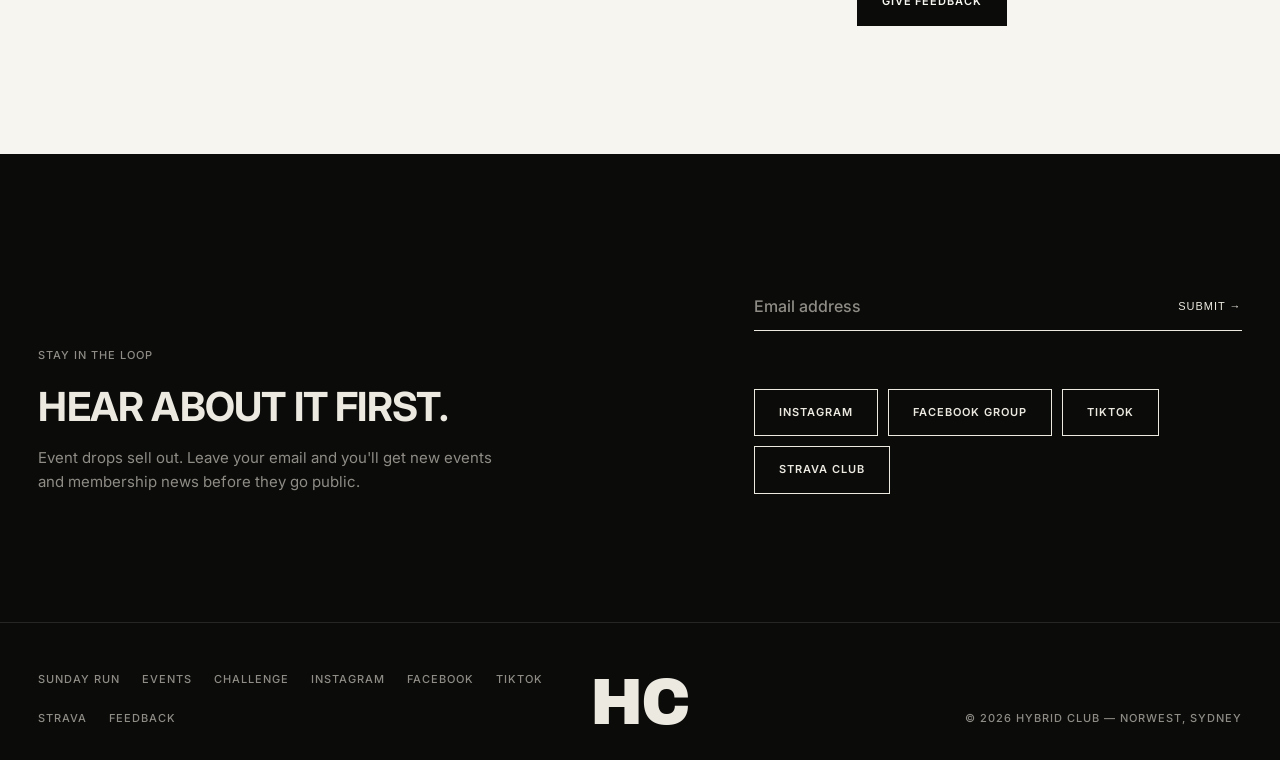
==== commit 003dc4ba: "Upcoming events: show times as 7pm not 19:00 Co-Authored-By: Claude Opus 5.5 <noreply@anthropic.com>" ====
--- a/index.html
+++ b/index.html
@@ -481,7 +481,8 @@
     }
     fetch(URL).then(r=>{if(!r.ok)throw 0;return r.text();}).then(t=>{
       const today=new Date(); today.setHours(0,0,0,0);
-      const ev=csv(t).slice(1).map(r=>({d:parseDate(r[0]),time:r[1],name:r[2],loc:r[3],info:r[4],link:(r[5]||'').trim(),btn:(r[6]||'').trim()}))
+      const tm=v=>{v=(v||'').trim();const m=v.match(/^(\d{1,2}):(\d{2})(?::\d{2})?$/);if(!m)return v;let h=+m[1];const ap=h>=12?'pm':'am';h=h%12||12;return h+(m[2]=='00'?'':':'+m[2])+ap;};
+      const ev=csv(t).slice(1).map(r=>({d:parseDate(r[0]),time:tm(r[1]),name:r[2],loc:r[3],info:r[4],link:(r[5]||'').trim(),btn:(r[6]||'').trim()}))
         .filter(e=>e.d&&e.name&&e.d>=today).sort((a,b)=>a.d-b.d);
       if(!ev.length){empty('Next event announced soon. Follow <a href="'+FALLBACK_LINK+'" target="_blank" rel="noopener"><u>@hybridclubau</u></a> so you don\'t miss it.');return;}
       list.innerHTML=ev.map(e=>{
